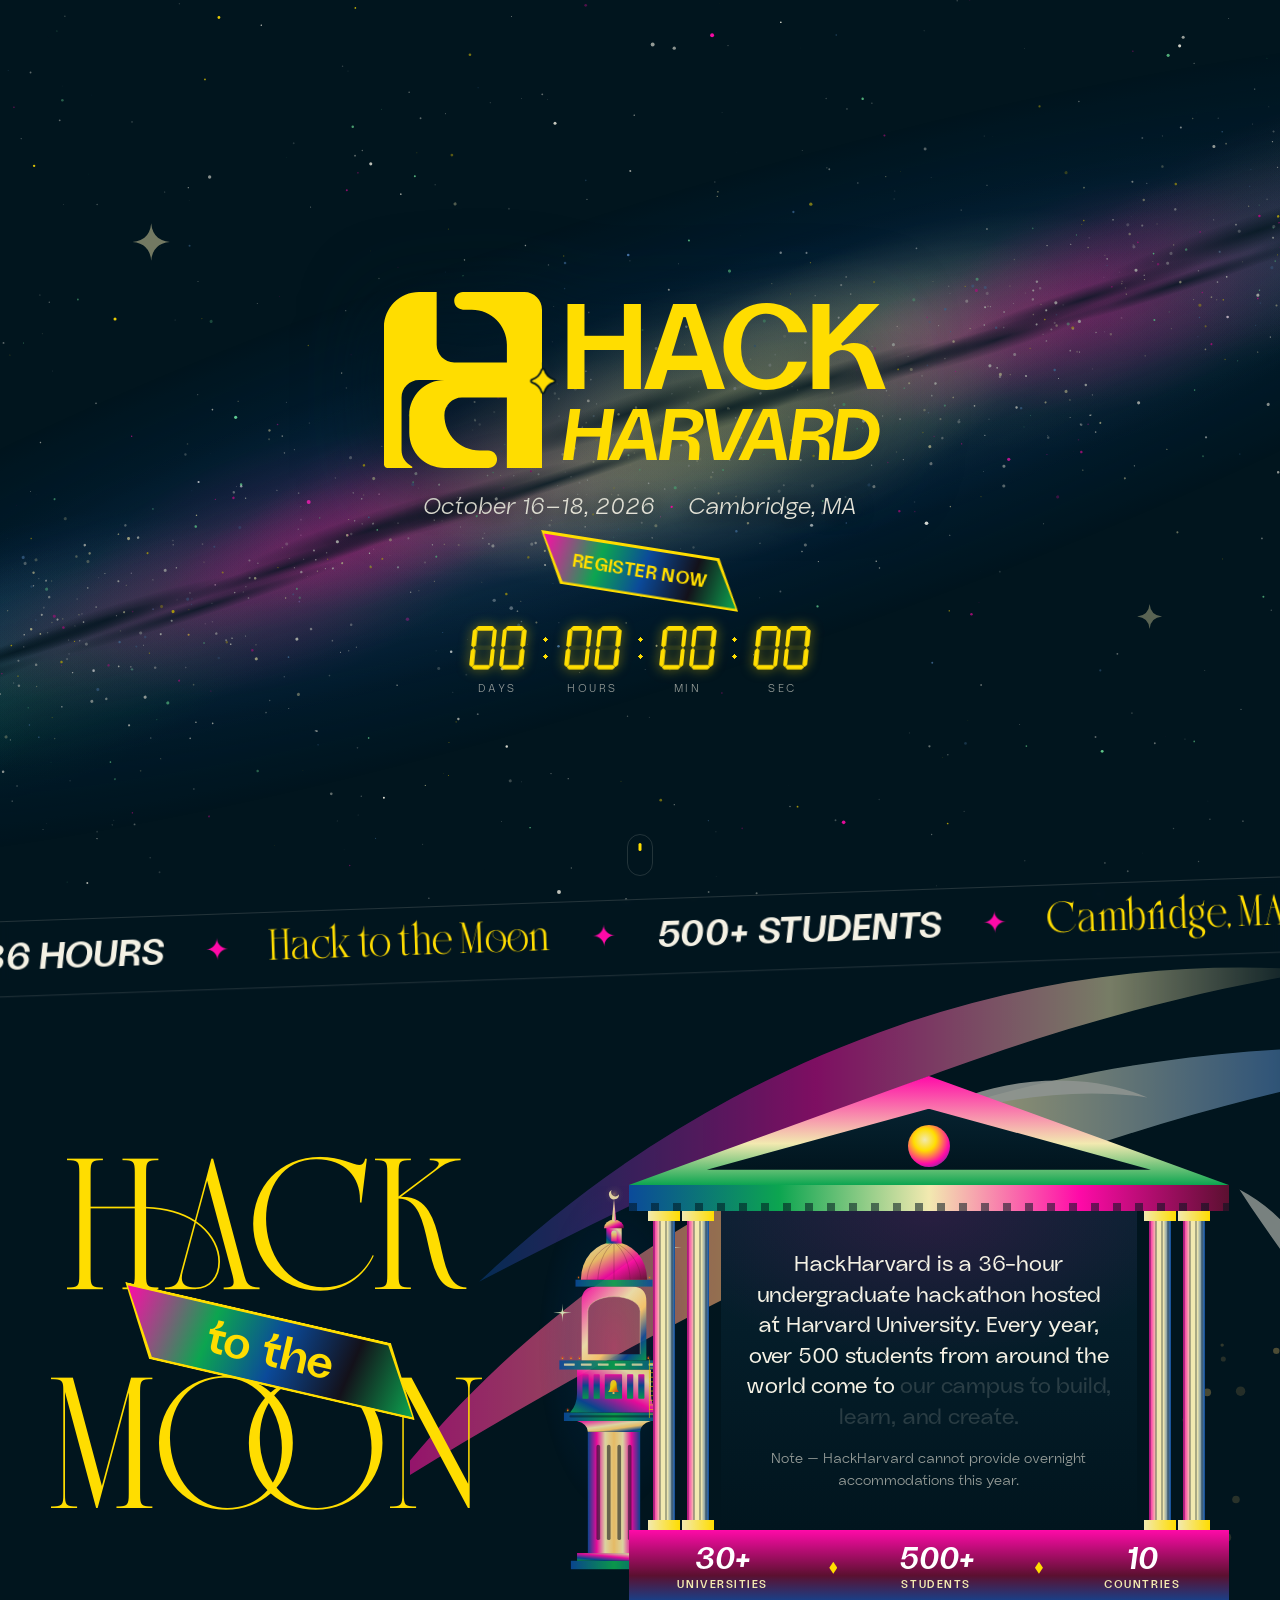
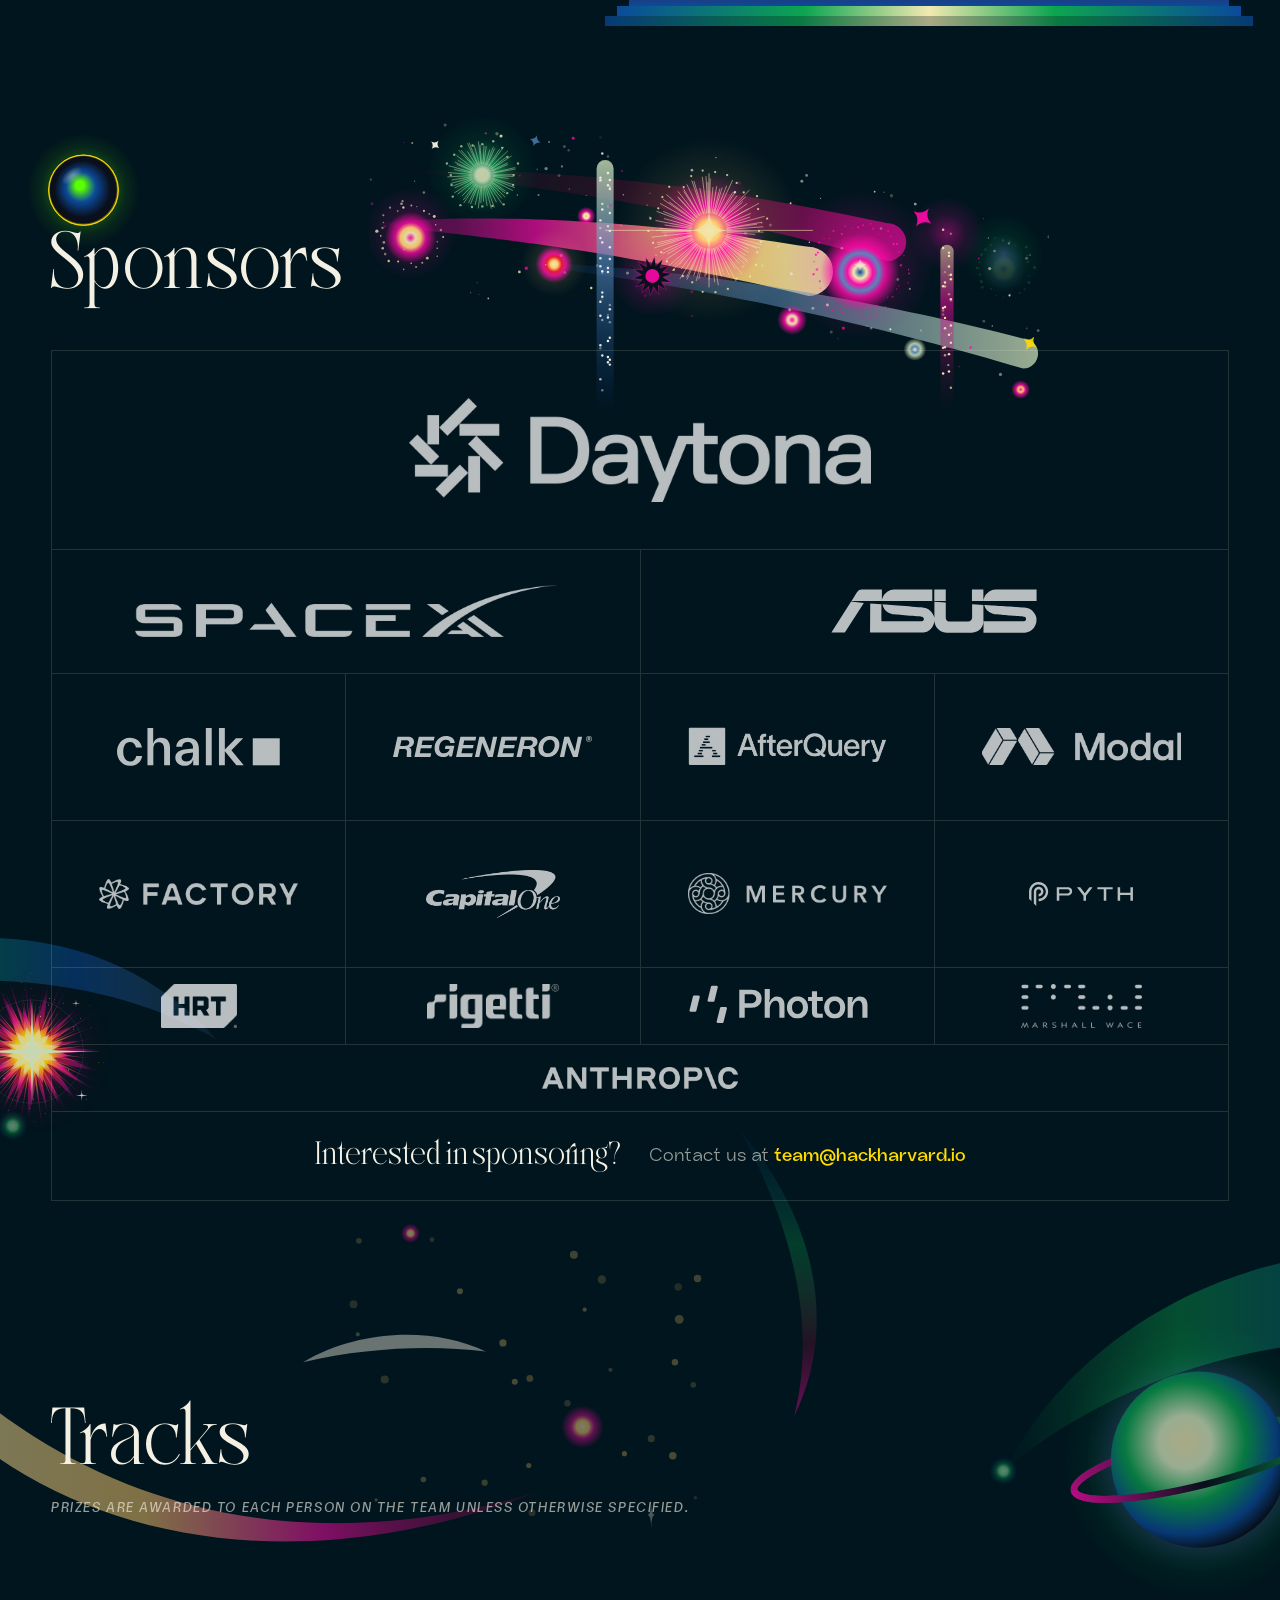
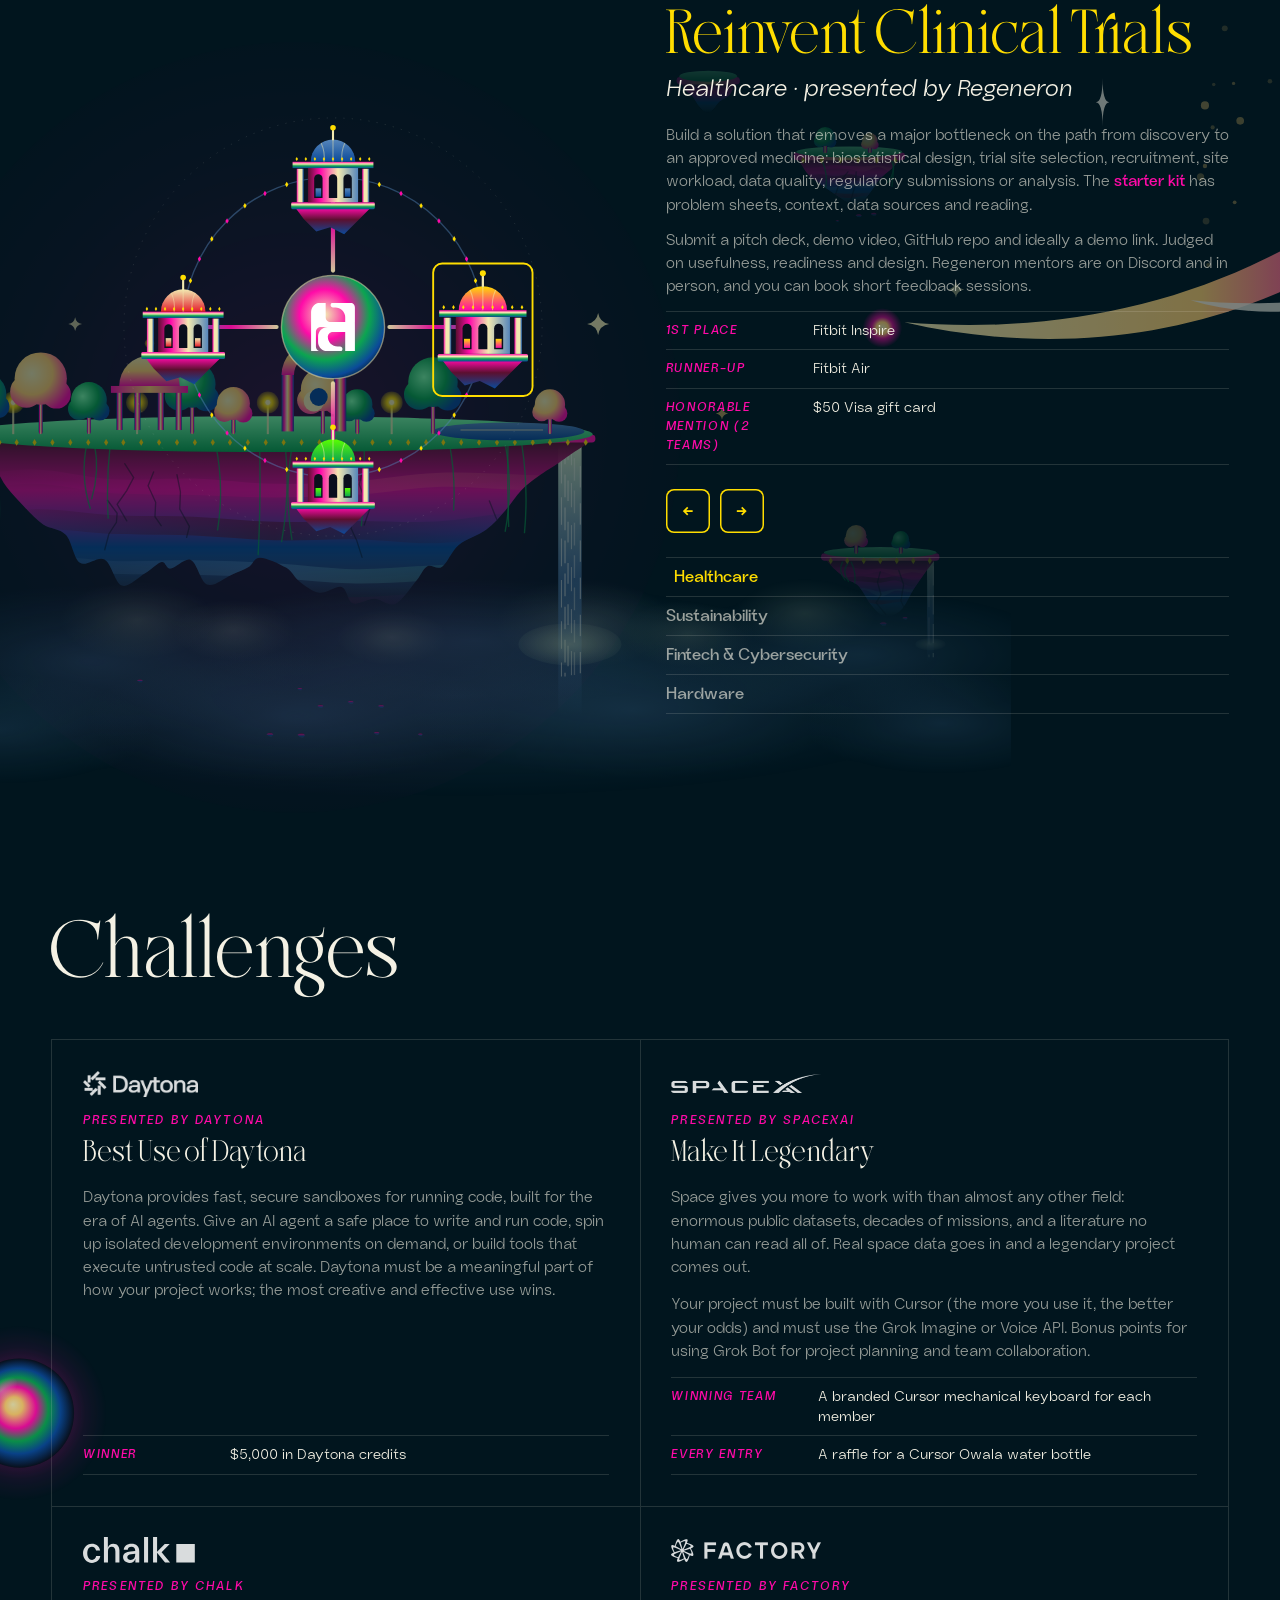
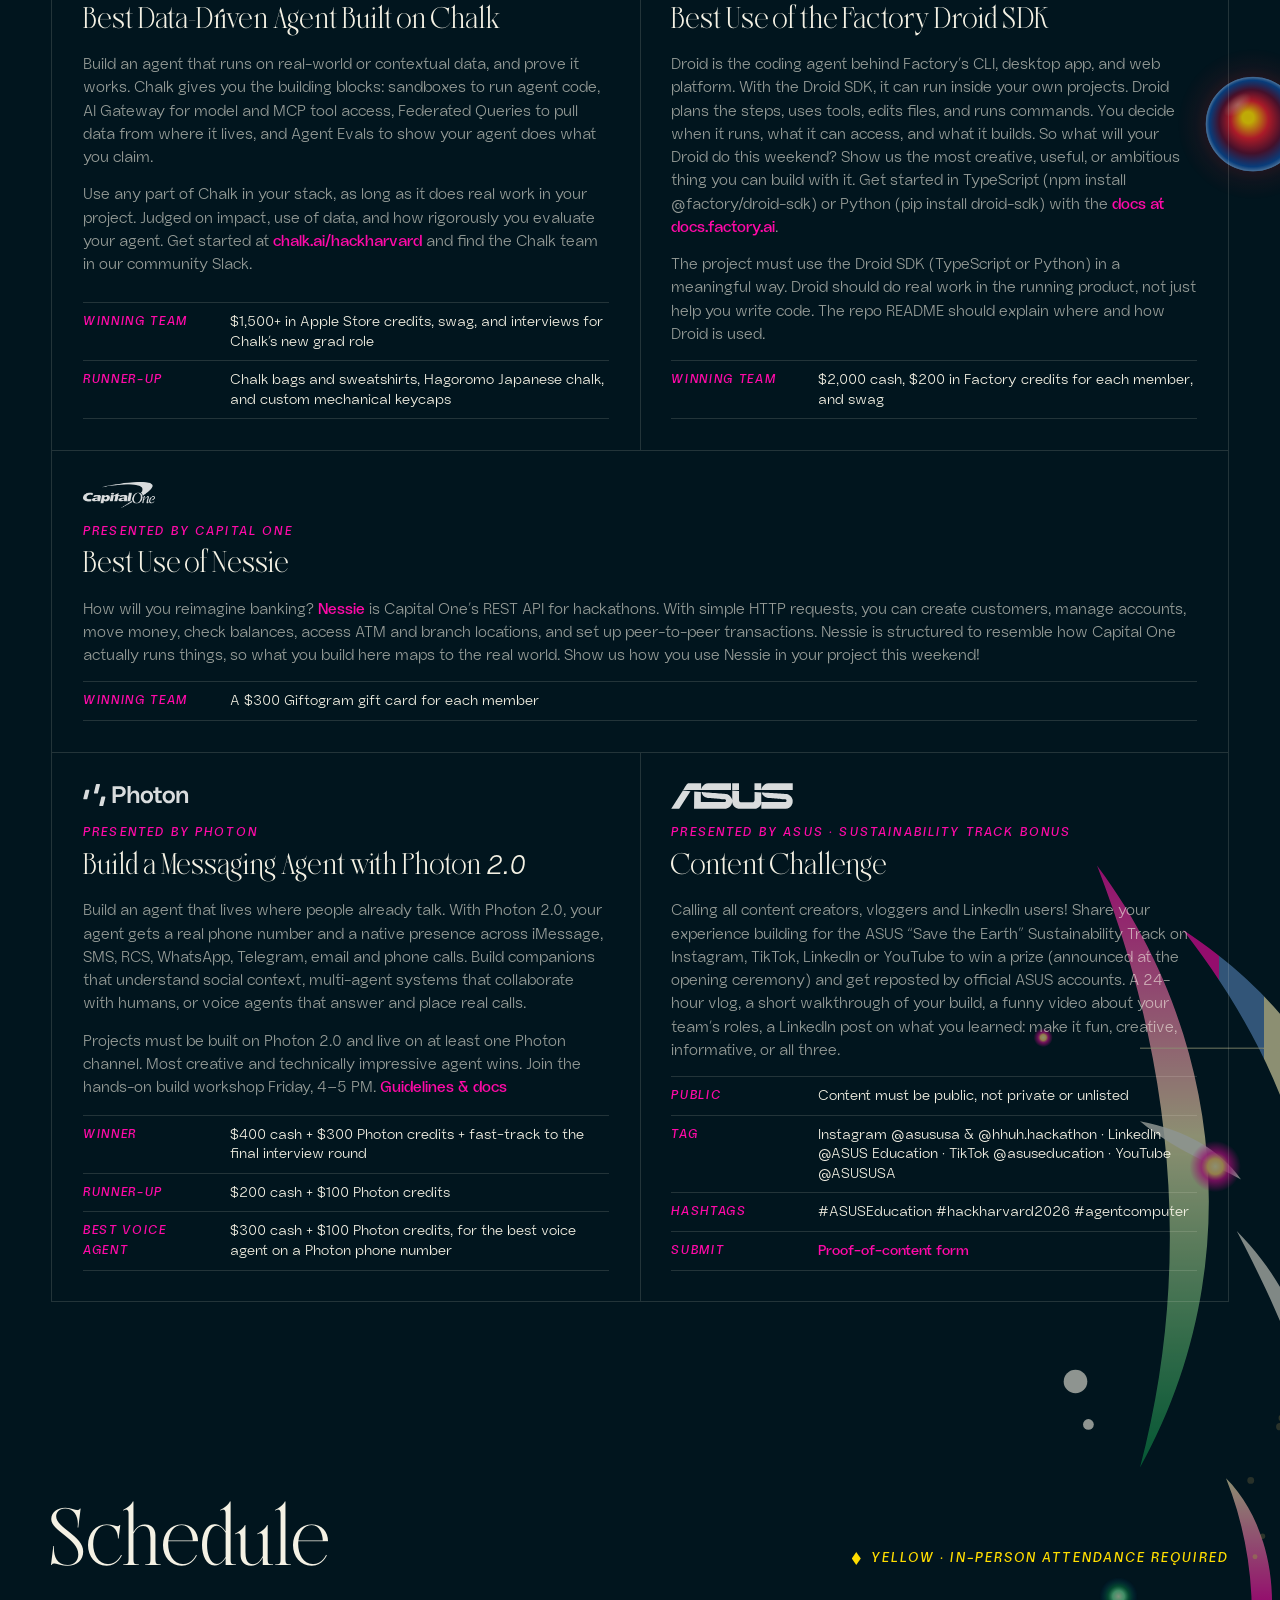
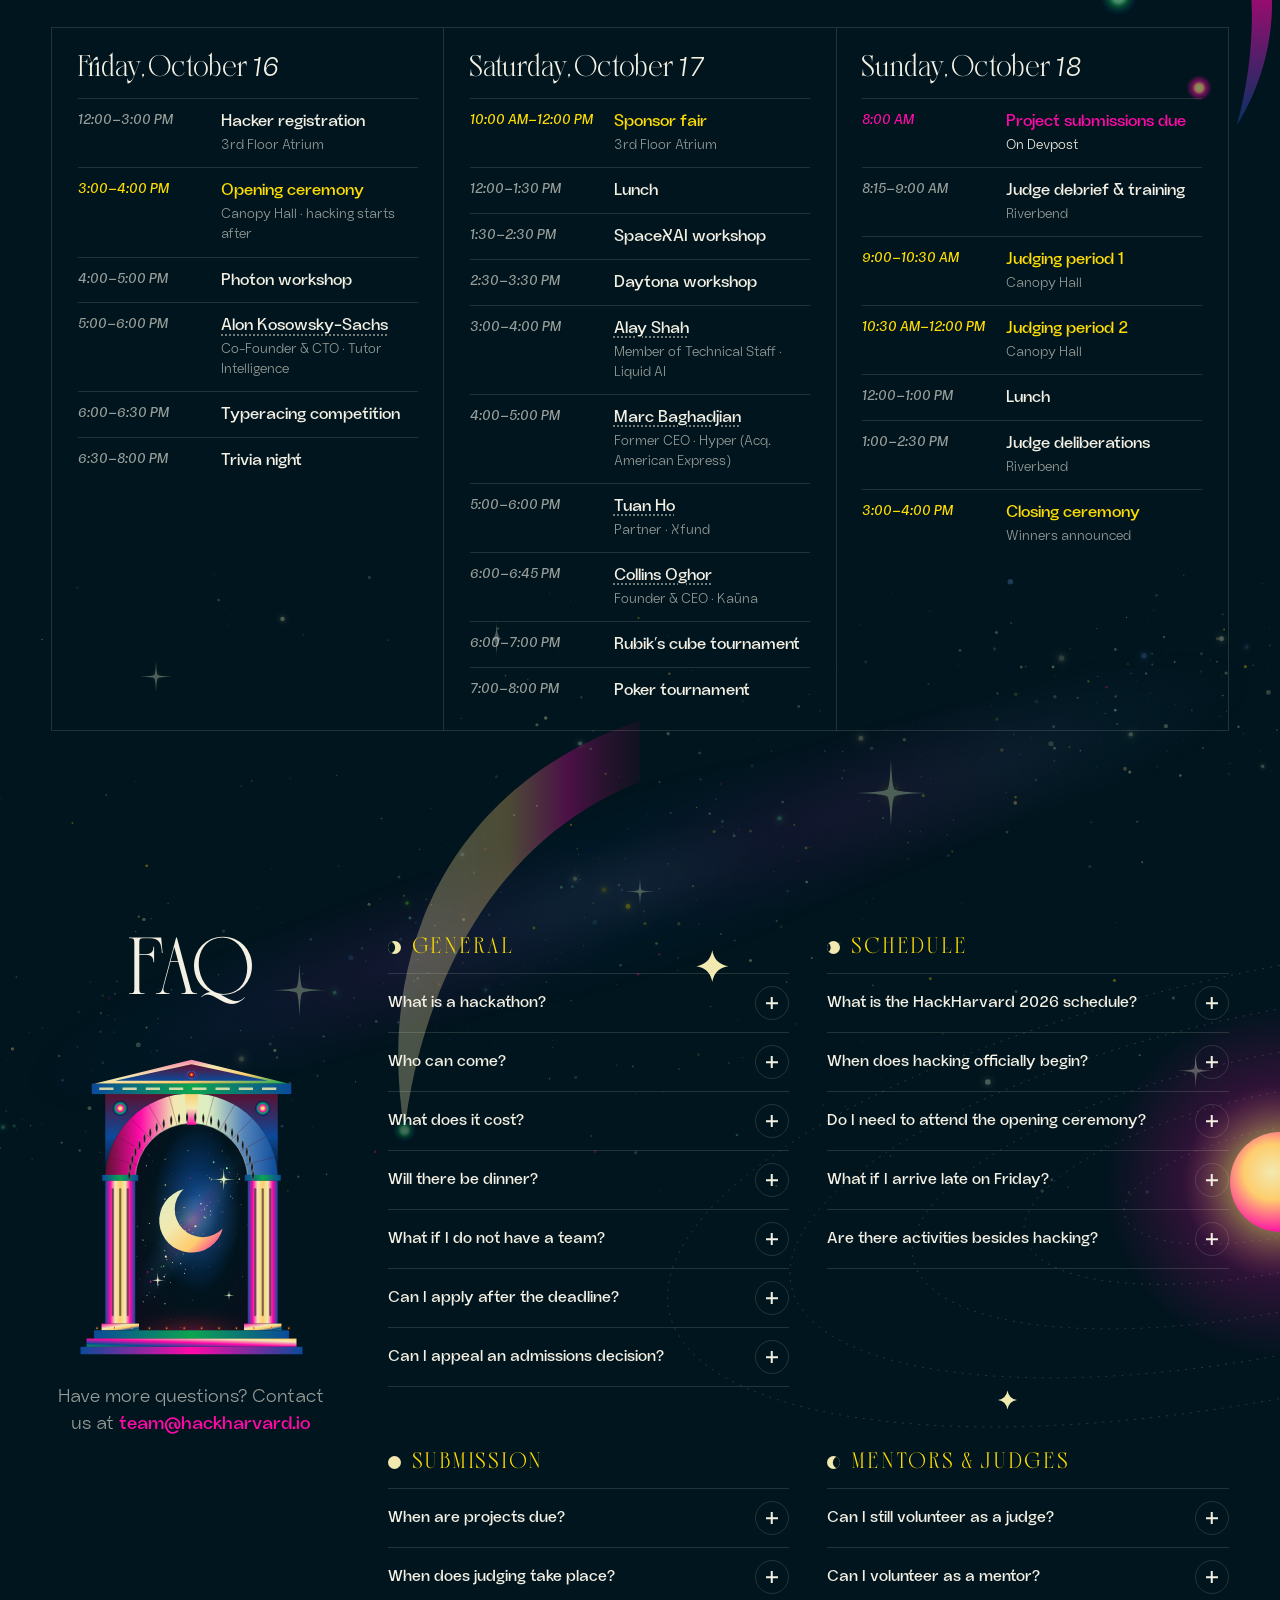
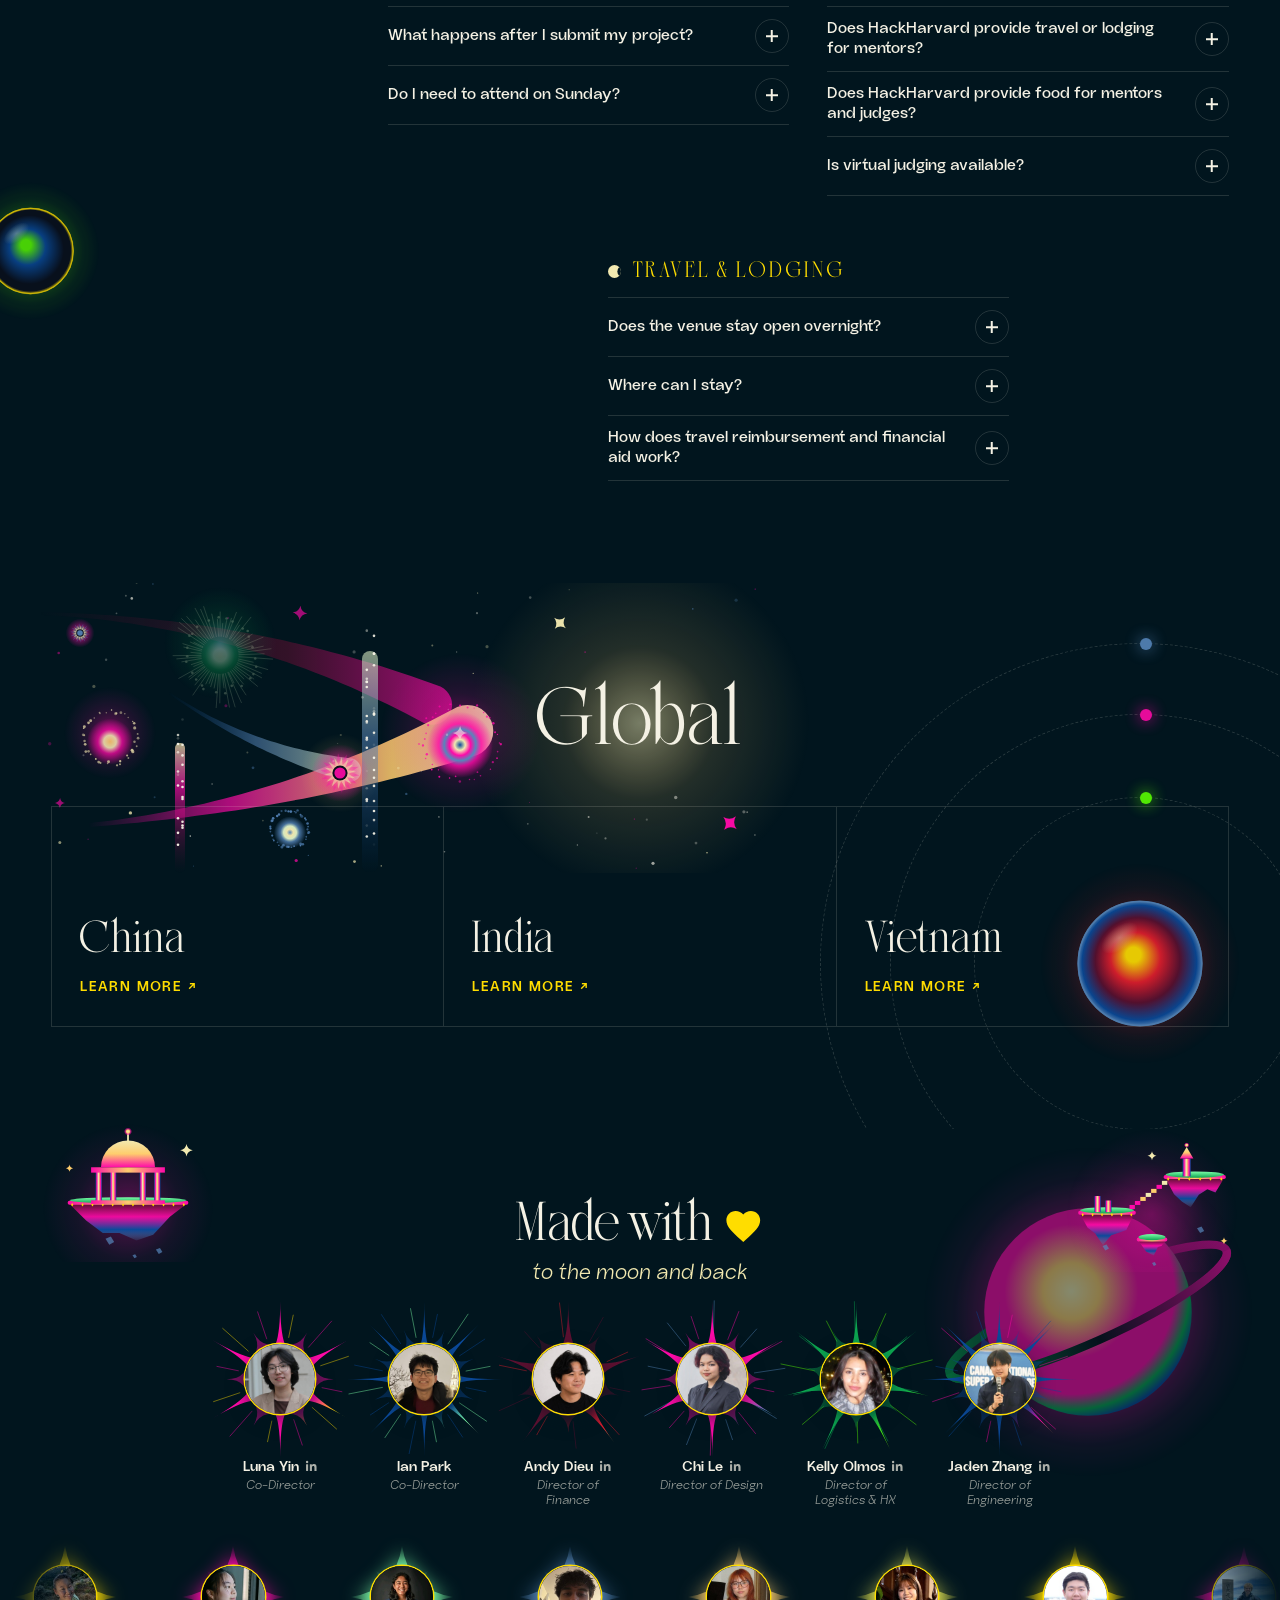
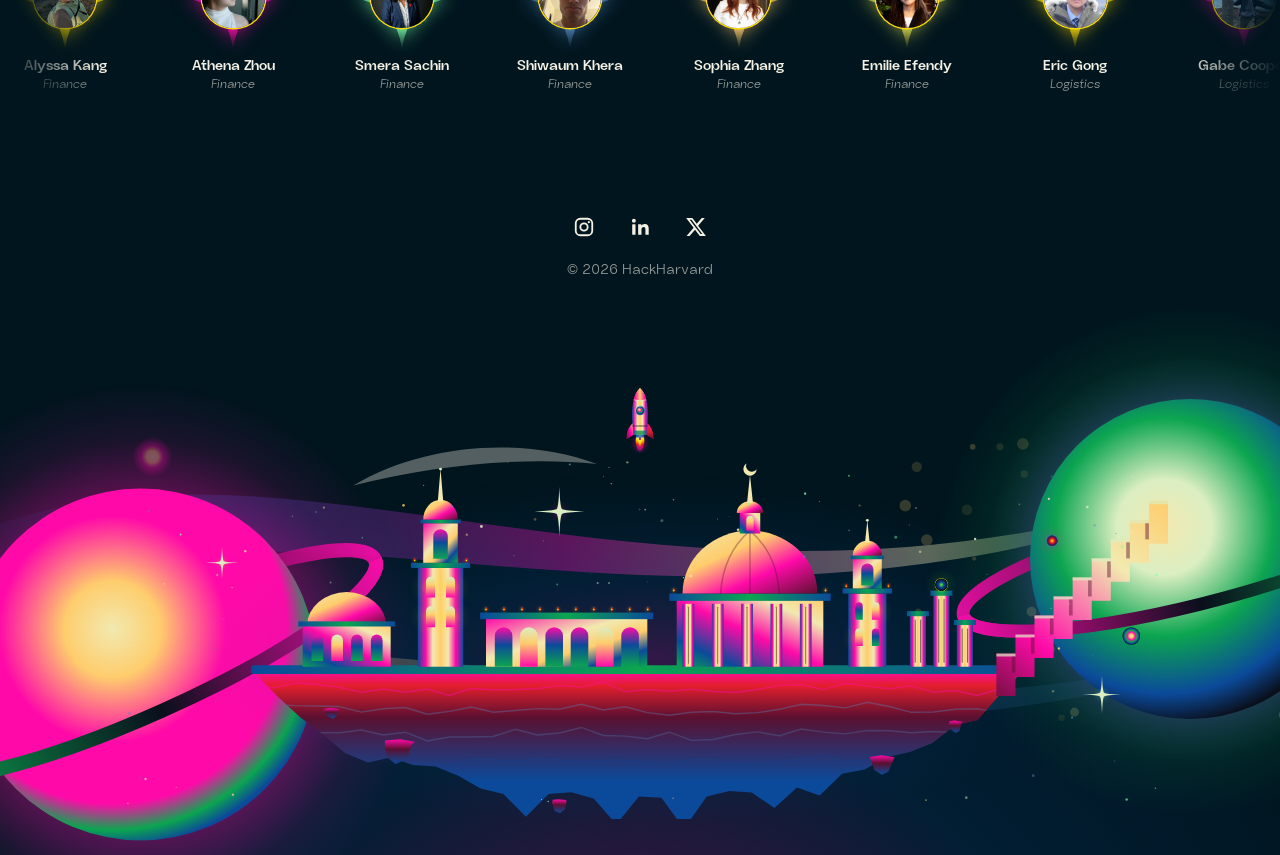
==== index.html @ cd0a4788 "Update Marc Baghadjian's schedule line Co-Authored-By: Claude Opus 5.5 <noreply@anthropic.com>" ====
<!doctype html>
<html lang="en">
<head>
  <meta charset="utf-8" />
  <meta name="viewport" content="width=device-width, initial-scale=1" />
  <title>HackHarvard 2026 — Hack to the Moon</title>
  <meta name="description" content="HackHarvard is a 36-hour undergraduate hackathon hosted at Harvard University. October 16–18, 2026 · Cambridge, MA." />
  <meta name="theme-color" content="#01151e" />
  <meta property="og:title" content="HackHarvard 2026 — Hack to the Moon" />
  <meta property="og:description" content="A 36-hour undergraduate hackathon at Harvard University. October 16–18, 2026 · Cambridge, MA." />
  <meta property="og:image" content="assets/img/og-art.jpg" />
  <link rel="icon" type="image/png" sizes="32x32" href="assets/img/favicon-32.png?v=20261016a" />
  <link rel="apple-touch-icon" href="assets/img/apple-touch-icon.png?v=20261016a" />
  <link rel="preload" href="assets/fonts/Makcasa-Regular.woff2" as="font" type="font/woff2" crossorigin />
  <link rel="preload" href="assets/fonts/AVEstiana-Black.woff2" as="font" type="font/woff2" crossorigin />
  <link rel="preload" href="assets/fonts/AVEstiana-BlackOblique.woff2" as="font" type="font/woff2" crossorigin />
  <link rel="stylesheet" href="css/style.css?v=20261016a" />
</head>
<body class="is-loading">

  <!-- Preloader: beams draw and spin, a star becomes the supernova, moon phases fill, then a flash reveals the site -->
  <div class="loader" aria-hidden="true">
    <svg class="loader__art" viewBox="-420 -320 840 640" data-loader-art></svg>
    <div class="loader__flash"></div>
  </div>

  <canvas class="stars" aria-hidden="true"></canvas>

  <header class="nav">
    <nav class="nav__links" aria-label="Primary">
      <a href="#about">About</a>
      <a href="#sponsors">Sponsors</a>
      <a href="#tracks">Tracks</a>
      <a href="#challenges">Challenges</a>
      <a href="#schedule">Schedule</a>
      <a href="#faq">FAQ</a>
    </nav>
    <div class="nav__right">
      <nav class="nav__links" aria-label="More">
        <a href="#global">Global</a>
        <a href="#team">Team</a>
      </nav>
      <div class="phase" title="Scroll progress" aria-hidden="true"><span class="phase__shadow"></span></div>
      <a class="btn btn--small" href="https://portal.hackharvard.io">Portal</a>
      <button class="nav__burger" aria-label="Open menu" aria-expanded="false"><span></span><span></span></button>
    </div>
  </header>

  <div class="menu" aria-hidden="true">
    <a href="#about">About</a><a href="#sponsors">Sponsors</a><a href="#tracks">Tracks</a><a href="#challenges">Challenges</a><a href="#schedule">Schedule</a>
    <a href="#faq">FAQ</a><a href="#global">Global</a><a href="#team">Team</a>
    <a class="btn" href="https://portal.hackharvard.io">Portal</a>
  </div>

  <main id="top">

    <!-- ============ HERO ============ -->
    <section class="hero">
      <div class="hero__bg" aria-hidden="true">
        <img class="deco deco--milkyway" src="assets/svg/stardust-milkyway.svg" alt="" />
      </div>

      <div class="hero__copy">
        <!-- Main lockup: H mark (with the brand's sparkle star) + HACK / HARVARD (italic) -->
        <h1 class="lockup" aria-label="HackHarvard">
          <span class="lockup__markwrap">
            <span class="lockup__mark" aria-hidden="true"></span>
            <span class="spark" aria-hidden="true">
              <span class="spark__ring"></span>
              <svg viewBox="-50 -50 100 100">
                <g class="spark__star"><path class="spark__gap" d="M0 -21Q5 -5 21 0Q5 5 0 21Q-5 5 -21 0Q-5 -5 0 -21Z"/><path d="M0 -21Q5 -5 21 0Q5 5 0 21Q-5 5 -21 0Q-5 -5 0 -21Z"/></g>
                <path class="spark__glint" d="M0 -46Q1 -6 3 -3Q6 -1 46 0Q6 1 3 3Q1 6 0 46Q-1 6 -3 3Q-6 1 -46 0Q-6 -1 -3 -3Q-1 -6 0 -46Z"/>
              </svg>
            </span>
          </span>
          <span class="lockup__text">
            <span class="lockup__line"><span>HACK</span></span>
            <span class="lockup__line"><em>HARVARD</em></span>
          </span>
        </h1>
        <p class="hero__date">October 16–18, 2026 <span>·</span> Cambridge, MA</p>
        <div class="hero__cta">
          <a class="btn btn--hero" href="https://portal.hackharvard.io">Register now</a>
        </div>
        <!-- Countdown: glowing seven-segment digits (built in js/main.js), blinking colons -->
        <div class="countdown" role="timer" aria-label="Countdown to HackHarvard">
          <div><b data-cd="d">00</b><span>days</span></div><i class="countdown__colon" aria-hidden="true"></i>
          <div><b data-cd="h">00</b><span>hours</span></div><i class="countdown__colon" aria-hidden="true"></i>
          <div><b data-cd="m">00</b><span>min</span></div><i class="countdown__colon" aria-hidden="true"></i>
          <div><b data-cd="s">00</b><span>sec</span></div>
        </div>
      </div>

      <a class="scroll-hint" href="#about" aria-label="Scroll down"><span></span></a>
    </section>

    <!-- ============ MARQUEE ============ -->
    <div class="marquee-wrap" aria-hidden="true">
    <div class="marquee">
      <div class="marquee__track">
        <span>36 hours</span><i>✦</i><span class="serif">Hack to the Moon</span><i>✦</i><span>500+ students</span><i>✦</i>
        <span class="serif">Cambridge, MA</span><i>✦</i><span>10 countries</span><i>✦</i><span class="serif">Harvard University</span><i>✦</i><span>Oct 16–18</span><i>✦</i>
        <span>36 hours</span><i>✦</i><span class="serif">Hack to the Moon</span><i>✦</i><span>500+ students</span><i>✦</i>
        <span class="serif">Cambridge, MA</span><i>✦</i><span>10 countries</span><i>✦</i><span class="serif">Harvard University</span><i>✦</i><span>Oct 16–18</span><i>✦</i>
      </div>
    </div>
    </div>

    <!-- ============ ABOUT ============ -->
    <section class="section about" id="about">
      <img class="deco deco--ribbons deco--ribbons-sweep" data-depth=".06" src="assets/svg/ribbons-sweep.svg" alt="" aria-hidden="true" />
      <img class="deco deco--orb-about" data-depth="-.2" src="assets/svg/orb-secondary.svg" alt="" aria-hidden="true" />

      <!-- HACK to the MOON lockup (same component as the footer) -->
      <h2 class="moonlock reveal" aria-label="Hack to the Moon">
        <span class="moonlock__word" aria-hidden="true">HACK</span>
        <span class="moonlock__mid" aria-hidden="true">
          <span class="btn moonlock__tag">to the</span>
        </span>
        <span class="moonlock__word" aria-hidden="true">MOON</span>
      </h2>

      <!-- About copy set inside a utopian Greek temple standing on a podium -->
      <div class="temple reveal" style="--d:.15s">
        <!-- bell tower stands just left of the temple -->
        <div class="deco deco--tower" data-depth=".05" data-tower>
          <img src="assets/svg/utopia-tower.svg?v=20261016a" alt="" aria-hidden="true" />
          <output class="tower__wpm" aria-live="polite"><b></b><span>WPM</span><small></small></output>
          <button class="tower__bell" type="button" aria-label="Ring the bell to reset the typing test" tabindex="-1">
            <svg viewBox="176 346 48 58" aria-hidden="true"><defs><linearGradient id="bell-g" x1="0" y1="0" x2="1" y2="1"><stop offset="0" stop-color="var(--butter)"/><stop offset=".5" stop-color="var(--yellow)"/><stop offset="1" stop-color="var(--red)"/></linearGradient></defs>
              <path d="M200,350C190,350 188,362 188,374C188,384 184,390 180,394H220C216,390 212,384 212,374C212,362 210,350 200,350Z" fill="url(#bell-g)"/><circle cx="200" cy="398" r="4" fill="var(--butter)"/></svg>
          </button>
        </div>
        <div class="temple__pediment" aria-hidden="true"><span class="temple__orb"></span></div>
        <div class="temple__entablature" aria-hidden="true"></div>
        <div class="temple__body">
          <span class="temple__col" aria-hidden="true"></span>
          <span class="temple__col" aria-hidden="true"></span>
          <div class="temple__cella">
            <p class="scrub" data-scrub>HackHarvard is a 36-hour undergraduate hackathon hosted at Harvard University. Every year, over 500 students from around the world come to our campus to build, learn, and create.</p>
            <p class="temple__note">Note — HackHarvard cannot provide overnight accommodations this year.</p>
          </div>
          <span class="temple__col" aria-hidden="true"></span>
          <span class="temple__col" aria-hidden="true"></span>
        </div>
        <div class="temple__podium">
          <div class="stat"><b data-count="30" data-suffix="+">0</b><span>universities</span></div>
          <i aria-hidden="true"></i>
          <div class="stat"><b data-count="500" data-suffix="+">0</b><span>students</span></div>
          <i aria-hidden="true"></i>
          <div class="stat"><b data-count="10">0</b><span>countries</span></div>
        </div>
        <div class="temple__step" aria-hidden="true"></div>
        <div class="temple__step temple__step--2" aria-hidden="true"></div>
      </div>
    </section>

    <!-- ============ SPONSORS ============ -->
    <section class="section sponsors" id="sponsors">
      <img class="deco deco--ribbons deco--ribbons-arc" data-depth="-.05" src="assets/svg/ribbons-arc.svg" alt="" aria-hidden="true" />
      <img class="deco deco--planet-sponsors" data-depth="-.1" src="assets/svg/planet-tide.svg" alt="" aria-hidden="true" />
      <div class="sponsors__head">
        <h2 class="title reveal">Sponsors</h2>
        <!-- a comet garden of blooms, ray bursts and light pillars arcing down from the title, behind the logos -->
        <div class="sponsors__garden" aria-hidden="true"><img src="assets/svg/sponsors-garden.svg?v=20261006a" alt="" /></div>
      </div>
      <!-- Ordered by sponsorship level, highest first -->
      <div class="logo-grid">
        <!-- the supernova sits on the grid's left edge, on the line between AfterQuery and Mercury -->
        <img class="deco deco--nova" data-depth="-.12" src="assets/svg/explosion-supernova.svg" alt="" aria-hidden="true" />
        <a class="logo logo--diamond reveal" href="https://www.daytona.io" target="_blank" rel="noopener"><img src="assets/img/sponsors/daytona.png" alt="Daytona" loading="lazy" /></a>
        <a class="logo logo--feature reveal" href="https://x.ai/" target="_blank" rel="noopener"><img src="assets/img/sponsors/spacexai.png" alt="SpaceXAI" loading="lazy" /></a>
        <a class="logo logo--feature reveal" href="https://www.asus.com" target="_blank" rel="noopener"><img src="assets/img/sponsors/asus.svg" alt="ASUS" loading="lazy" style="max-height: 44px" /></a>
        <a class="logo reveal" href="https://chalk.ai" target="_blank" rel="noopener"><img src="assets/img/sponsors/chalk.svg" alt="Chalk" loading="lazy" style="max-height: 38px" /></a>
        <a class="logo reveal" href="https://www.regeneron.com" target="_blank" rel="noopener"><img src="assets/img/sponsors/regeneron.svg" alt="Regeneron" loading="lazy" /></a>
        <a class="logo reveal" href="https://www.afterquery.com" target="_blank" rel="noopener"><img src="assets/img/sponsors/afterquery.png" alt="AfterQuery" loading="lazy" /></a>
        <a class="logo reveal" href="https://modal.com" target="_blank" rel="noopener"><img src="assets/img/sponsors/modal.png" alt="Modal" loading="lazy" /></a>
        <a class="logo reveal" href="https://factory.com" target="_blank" rel="noopener"><img src="assets/img/sponsors/factory.png" alt="Factory" loading="lazy" /></a>
        <a class="logo reveal" href="https://www.capitalone.com" target="_blank" rel="noopener"><img src="assets/img/sponsors/capitalone.png" alt="Capital One" loading="lazy" /></a>
        <a class="logo reveal" href="https://mercury.com" target="_blank" rel="noopener"><img src="assets/img/sponsors/mercury.png" alt="Mercury" loading="lazy" /></a>
        <a class="logo reveal" href="https://www.pyth.network" target="_blank" rel="noopener"><img src="assets/img/sponsors/pyth.svg" alt="Pyth Network" loading="lazy" style="max-height: 36px" /></a>
        <a class="logo logo--strip reveal" href="https://www.hudsonrivertrading.com" target="_blank" rel="noopener"><img src="assets/img/sponsors/hrt.png" alt="Hudson River Trading" loading="lazy" /></a>
        <a class="logo logo--strip reveal" href="https://www.rigetti.com" target="_blank" rel="noopener"><img src="assets/img/sponsors/rigetti.png" alt="Rigetti Computing" loading="lazy" /></a>
        <a class="logo logo--strip reveal" href="https://photon.codes" target="_blank" rel="noopener"><img src="assets/img/sponsors/photon.svg" alt="Photon" loading="lazy" /></a>
        <a class="logo logo--strip reveal" href="https://www.mwam.com" target="_blank" rel="noopener"><img src="assets/img/sponsors/marshall.png" alt="Marshall Wace" loading="lazy" /></a>
        <a class="logo logo--last reveal" href="https://www.anthropic.com" target="_blank" rel="noopener"><img src="assets/img/sponsors/anthropic.png" alt="Anthropic" loading="lazy" /></a>
        <div class="sponsor-cta reveal">
          <p class="sponsor-cta__q">Interested in sponsoring?</p>
          <a class="sponsor-cta__link" href="mailto:team@hackharvard.io?subject=Sponsoring%20HackHarvard%202026">
            Contact us at <span class="sponsor-cta__mail">team@hackharvard.io</span>
          </a>
        </div>
      </div>
    </section>

    <!-- ============ TRACKS ============ -->
    <section class="section tracks" id="tracks">
      <!-- a floating park (gazebo, moon arch, lamp-lit paths, a pond spilling into a waterfall) behind the wheel -->
      <img class="deco deco--park" data-depth=".05" src="assets/svg/tracks-park.svg" alt="" aria-hidden="true" />
      <img class="deco deco--ribbons deco--ribbons-orbit" data-depth=".05" src="assets/svg/ribbons-orbit.svg" alt="" aria-hidden="true" />
      <img class="deco deco--orb-tracks" data-depth="-.25" src="assets/svg/orb-main.svg" alt="" aria-hidden="true" />
      <h2 class="title reveal">Tracks</h2>
      <p class="tracks__note reveal">Prizes are awarded to each person on the team unless otherwise specified.</p>

      <div class="sat-wrap reveal">
        <div class="sat" data-satellite>
          <svg class="sat__svg" viewBox="-330 -330 660 660" role="group" aria-label="Track station — select a pavilion">
            <defs>
              <!-- banded, iridescent fills borrowed from the utopia arch / skyline art -->
              <linearGradient id="uBand" x1="0" x2="0" y1="0" y2="1">
                <stop offset="0" stop-color="#ff0aa8"/><stop offset=".35" stop-color="#f2e9b0"/><stop offset=".65" stop-color="#0ca550"/><stop offset="1" stop-color="#0b4a9a"/>
              </linearGradient>
              <linearGradient id="uCol" x1="0" x2="1">
                <stop offset="0" stop-color="#ff0aa8"/><stop offset=".3" stop-color="#f2e9b0"/><stop offset=".7" stop-color="#f2e9b0"/><stop offset="1" stop-color="#0b4a9a"/>
              </linearGradient>
              <linearGradient id="uBody" x1="0" x2="1">
                <stop offset="0" stop-color="#5b1030"/><stop offset=".25" stop-color="#ff0aa8"/><stop offset=".6" stop-color="#f2e9b0"/><stop offset="1" stop-color="#5686bb"/>
              </linearGradient>
              <linearGradient id="uRock" x1="0" x2="0" y1="0" y2="1">
                <stop offset="0" stop-color="#ff0aa8"/><stop offset=".45" stop-color="#5b1030"/><stop offset="1" stop-color="#0b4a9a"/>
              </linearGradient>
              <linearGradient id="uSpoke" x1="0" x2="1">
                <stop offset="0" stop-color="#f2e9b0"/><stop offset=".5" stop-color="#ff0aa8"/><stop offset="1" stop-color="#5686bb"/>
              </linearGradient>
              <radialGradient id="uCore" cx=".42" cy=".38" r=".7">
                <stop offset="0" stop-color="#f2e9b0"/><stop offset=".35" stop-color="#ff0aa8"/><stop offset=".62" stop-color="#0ca550"/><stop offset=".85" stop-color="#0b4a9a"/><stop offset="1" stop-color="#01151e"/>
              </radialGradient>
              <linearGradient id="m0" x1="0" x2="0" y1="0" y2="1"><stop offset="0" stop-color="#ffdd00"/><stop offset="1" stop-color="#ff0aa8"/></linearGradient>
              <linearGradient id="m1" x1="0" x2="0" y1="0" y2="1"><stop offset="0" stop-color="#5aff00"/><stop offset="1" stop-color="#0ca550"/></linearGradient>
              <linearGradient id="m2" x1="0" x2="0" y1="0" y2="1"><stop offset="0" stop-color="#f2e9b0"/><stop offset="1" stop-color="#e41e2d"/></linearGradient>
              <linearGradient id="m3" x1="0" x2="0" y1="0" y2="1"><stop offset="0" stop-color="#5686bb"/><stop offset="1" stop-color="#0b4a9a"/></linearGradient>
              <linearGradient id="m4" x1="0" x2="0" y1="0" y2="1"><stop offset="0" stop-color="#7dffaa"/><stop offset="1" stop-color="#0ca550"/></linearGradient>
              <mask id="satLogo" maskContentUnits="userSpaceOnUse">
                <image href="assets/img/h-mark.svg" x="-31.5" y="-35" width="63" height="70" />
              </mask>
            </defs>
            <circle class="sat__orbit" r="300"/>
            <!-- spokes + ring rotate; pavilions ride the ring and stay upright -->
            <g class="sat__rig" data-rig></g>
            <g class="sat__core">
              <circle r="74" fill="url(#uCore)"/>
              <circle r="74" fill="none" stroke="#f2e9b0" stroke-opacity=".5" stroke-width="2"/>
              <rect x="-40" y="-40" width="80" height="80" fill="#ffffff" mask="url(#satLogo)"/>
            </g>
            <g data-mods></g>
          </svg>
        </div>

        <div class="sat-info" aria-live="polite">
          <h3 class="sat-info__title" data-track-title>Reinvent Clinical Trials</h3>
          <p class="sat-info__name" data-track-name>Healthcare · presented by Regeneron</p>
          <div class="sat-info__body" data-track-body></div>
          <div class="sat-info__nav">
            <button class="btn btn--outline btn--icon" data-track-prev aria-label="Previous track">←</button>
            <button class="btn btn--outline btn--icon" data-track-next aria-label="Next track">→</button>
          </div>
          <ol class="sat-info__list" data-track-list></ol>
        </div>
      </div>
    </section>

    <!-- ============ CHALLENGES ============ -->
    <section class="section challenges" id="challenges">
      <img class="deco deco--orb-challenges" data-depth="-.15" src="assets/svg/orb-full.svg" alt="" aria-hidden="true" />
      <h2 class="title reveal">Challenges</h2>
      <div class="chal">
        <article class="chal__card reveal">
          <img class="chal__logo" src="assets/img/sponsors/daytona.png" alt="Daytona" loading="lazy" />
          <p class="chal__by">Presented by Daytona</p>
          <h3>Best Use of Daytona</h3>
          <p>Daytona provides fast, secure sandboxes for running code, built for the era of AI agents. Give an AI agent a safe place to write and run code, spin up isolated development environments on demand, or build tools that execute untrusted code at scale. Daytona must be a meaningful part of how your project works; the most creative and effective use wins.</p>
          <ul class="prizes"><li><b>Winner</b><span>$5,000 in Daytona credits</span></li></ul>
        </article>
        <article class="chal__card reveal">
          <img class="chal__logo" src="assets/img/sponsors/spacexai.png" alt="SpaceXAI" loading="lazy" />
          <p class="chal__by">Presented by SpaceXAI</p>
          <h3>Make It Legendary</h3>
          <p>Space gives you more to work with than almost any other field: enormous public datasets, decades of missions, and a literature no human can read all of. Real space data goes in and a legendary project comes out.</p>
          <p>Your project must be built with Cursor (the more you use it, the better your odds) and must use the Grok Imagine or Voice API. Bonus points for using Grok Bot for project planning and team collaboration.</p>
          <ul class="prizes">
            <li><b>Winning team</b><span>A branded Cursor mechanical keyboard for each member</span></li>
            <li><b>Every entry</b><span>A raffle for a Cursor Owala water bottle</span></li>
          </ul>
        </article>
        <article class="chal__card reveal">
          <img class="chal__logo" src="assets/img/sponsors/chalk.svg" alt="Chalk" loading="lazy" />
          <p class="chal__by">Presented by Chalk</p>
          <h3>Best Data-Driven Agent Built on Chalk</h3>
          <p>Build an agent that runs on real-world or contextual data, and prove it works. Chalk gives you the building blocks: sandboxes to run agent code, AI Gateway for model and MCP tool access, Federated Queries to pull data from where it lives, and Agent Evals to show your agent does what you claim.</p>
          <p>Use any part of Chalk in your stack, as long as it does real work in your project. Judged on impact, use of data, and how rigorously you evaluate your agent. Get started at <a href="https://chalk.ai/hackharvard" target="_blank" rel="noopener">chalk.ai/hackharvard</a> and find the Chalk team in our community Slack.</p>
          <ul class="prizes">
            <li><b>Winning team</b><span>$1,500+ in Apple Store credits, swag, and interviews for Chalk’s new grad role</span></li>
            <li><b>Runner-up</b><span>Chalk bags and sweatshirts, Hagoromo Japanese chalk, and custom mechanical keycaps</span></li>
          </ul>
        </article>
        <article class="chal__card reveal">
          <img class="chal__logo" src="assets/img/sponsors/factory.png" alt="Factory" loading="lazy" />
          <p class="chal__by">Presented by Factory</p>
          <h3>Best Use of the Factory Droid SDK</h3>
          <p>Droid is the coding agent behind Factory’s CLI, desktop app, and web platform. With the Droid SDK, it can run inside your own projects. Droid plans the steps, uses tools, edits files, and runs commands. You decide when it runs, what it can access, and what it builds. So what will your Droid do this weekend? Show us the most creative, useful, or ambitious thing you can build with it. Get started in TypeScript (npm install @factory/droid-sdk) or Python (pip install droid-sdk) with the <a href="https://docs.factory.ai" target="_blank" rel="noopener">docs at docs.factory.ai</a>.</p>
          <p>The project must use the Droid SDK (TypeScript or Python) in a meaningful way. Droid should do real work in the running product, not just help you write code. The repo README should explain where and how Droid is used.</p>
          <ul class="prizes"><li><b>Winning team</b><span>$2,000 cash, $200 in Factory credits for each member, and swag</span></li></ul>
        </article>
        <article class="chal__card chal__card--wide reveal">
          <img class="chal__logo" src="assets/img/sponsors/capitalone.png" alt="Capital One" loading="lazy" />
          <p class="chal__by">Presented by Capital One</p>
          <h3>Best Use of Nessie</h3>
          <p>How will you reimagine banking? <a href="https://nessieisreal.com/" target="_blank" rel="noopener">Nessie</a> is Capital One’s REST API for hackathons. With simple HTTP requests, you can create customers, manage accounts, move money, check balances, access ATM and branch locations, and set up peer-to-peer transactions. Nessie is structured to resemble how Capital One actually runs things, so what you build here maps to the real world. Show us how you use Nessie in your project this weekend!</p>
          <ul class="prizes"><li><b>Winning team</b><span>A $300 Giftogram gift card for each member</span></li></ul>
        </article>
        <article class="chal__card reveal">
          <img class="chal__logo" src="assets/img/sponsors/photon.svg" alt="Photon" loading="lazy" />
          <p class="chal__by">Presented by Photon</p>
          <h3>Build a Messaging Agent with Photon <span>2.0</span></h3>
          <p>Build an agent that lives where people already talk. With Photon 2.0, your agent gets a real phone number and a native presence across iMessage, SMS, RCS, WhatsApp, Telegram, email and phone calls. Build companions that understand social context, multi-agent systems that collaborate with humans, or voice agents that answer and place real calls.</p>
          <p>Projects must be built on Photon 2.0 and live on at least one Photon channel. Most creative and technically impressive agent wins. Join the hands-on build workshop Friday, 4–5 PM. <a href="https://somethingreat.notion.site/Hackathon-Guidelines-for-Photon-2-0-3f8e443f36bb81f9893fed0d08a4c01d" target="_blank" rel="noopener">Guidelines &amp; docs</a></p>
          <ul class="prizes">
            <li><b>Winner</b><span>$400 cash + $300 Photon credits + fast-track to the final interview round</span></li>
            <li><b>Runner-up</b><span>$200 cash + $100 Photon credits</span></li>
            <li><b>Best voice agent</b><span>$300 cash + $100 Photon credits, for the best voice agent on a Photon phone number</span></li>
          </ul>
        </article>
        <article class="chal__card reveal">
          <img class="chal__logo" src="assets/img/sponsors/asus.svg" alt="ASUS" loading="lazy" />
          <p class="chal__by">Presented by ASUS · Sustainability track bonus</p>
          <h3>Content Challenge</h3>
          <p>Calling all content creators, vloggers and LinkedIn users! Share your experience building for the ASUS “Save the Earth” Sustainability Track on Instagram, TikTok, LinkedIn or YouTube to win a prize (announced at the opening ceremony) and get reposted by official ASUS accounts. A 24-hour vlog, a short walkthrough of your build, a funny video about your team’s roles, a LinkedIn post on what you learned: make it fun, creative, informative, or all three.</p>
          <ul class="chal__reqs">
            <li><b>Public</b><span>Content must be public, not private or unlisted</span></li>
            <li><b>Tag</b><span>Instagram @asususa &amp; @hhuh.hackathon · LinkedIn @ASUS Education · TikTok @asuseducation · YouTube @ASUSUSA</span></li>
            <li><b>Hashtags</b><span>#ASUSEducation #hackharvard2026 #agentcomputer</span></li>
            <li><b>Submit</b><span><a href="https://forms.cloud.microsoft/r/ALeANFVf7C?origin=lprLink" target="_blank" rel="noopener">Proof-of-content form</a></span></li>
          </ul>
        </article>
      </div>
    </section>

    <!-- ============ SCHEDULE ============ -->
    <section class="section schedule" id="schedule">
      <img class="deco deco--ribbons deco--ribbons-cascade" data-depth=".08" src="assets/svg/ribbons-cascade.svg" alt="" aria-hidden="true" />
      <img class="deco deco--orb-schedule" data-depth="-.18" src="assets/svg/orb-secondary.svg" alt="" aria-hidden="true" />
      <div class="schedule__head">
        <h2 class="title reveal">Schedule</h2>
        <p class="schedule__legend reveal"><i aria-hidden="true"></i>Yellow · in-person attendance required</p>
      </div>
      <div class="sched">
      <div class="sched__day reveal">
        <h3>Friday, October <span>16</span></h3>
        <ol>
          <li><time>12:00–3:00 PM</time><div><b>Hacker registration</b><span>3rd Floor Atrium</span></div></li>
          <li class="is-key"><time>3:00–4:00 PM</time><div><b>Opening ceremony</b><span>Canopy Hall · hacking starts after</span></div></li>
          <li><time>4:00–5:00 PM</time><div><b>Photon workshop</b></div></li>
          <li><time>5:00–6:00 PM</time><div><b><a href="https://www.linkedin.com/in/alon-kosowsky-sachs" target="_blank" rel="noopener">Alon Kosowsky-Sachs</a></b><span>Co-Founder &amp; CTO · Tutor Intelligence</span></div></li>
          <li><time>6:00–6:30 PM</time><div><b>Typeracing competition</b></div></li>
          <li><time>6:30–8:00 PM</time><div><b>Trivia night</b></div></li>
        </ol>
      </div>
      <div class="sched__day reveal">
        <h3>Saturday, October <span>17</span></h3>
        <ol>
          <li class="is-key"><time>10:00 AM–12:00 PM</time><div><b>Sponsor fair</b><span>3rd Floor Atrium</span></div></li>
          <li><time>12:00–1:30 PM</time><div><b>Lunch</b></div></li>
          <li><time>1:30–2:30 PM</time><div><b>SpaceXAI workshop</b></div></li>
          <li><time>2:30–3:30 PM</time><div><b>Daytona workshop</b></div></li>
          <li><time>3:00–4:00 PM</time><div><b><a href="https://www.linkedin.com/in/alayrshah" target="_blank" rel="noopener">Alay Shah</a></b><span>Member of Technical Staff · Liquid AI</span></div></li>
          <li><time>4:00–5:00 PM</time><div><b><a href="https://www.linkedin.com/in/marcbaghadjian" target="_blank" rel="noopener">Marc Baghadjian</a></b><span>Former CEO · Hyper (Acq. American Express)</span></div></li>
          <li><time>5:00–6:00 PM</time><div><b><a href="https://www.linkedin.com/in/hotuan" target="_blank" rel="noopener">Tuan Ho</a></b><span>Partner · Xfund</span></div></li>
          <li><time>6:00–6:45 PM</time><div><b><a href="https://www.linkedin.com/in/collinsoghor" target="_blank" rel="noopener">Collins Oghor</a></b><span>Founder &amp; CEO · Kaüna</span></div></li>
          <li><time>6:00–7:00 PM</time><div><b>Rubik’s cube tournament</b></div></li>
          <li><time>7:00–8:00 PM</time><div><b>Poker tournament</b></div></li>
        </ol>
      </div>
      <div class="sched__day reveal">
        <h3>Sunday, October <span>18</span></h3>
        <ol>
          <li class="is-due"><time>8:00 AM</time><div><b>Project submissions due</b><span>On Devpost</span></div></li>
          <li><time>8:15–9:00 AM</time><div><b>Judge debrief &amp; training</b><span>Riverbend</span></div></li>
          <li class="is-key"><time>9:00–10:30 AM</time><div><b>Judging period 1</b><span>Canopy Hall</span></div></li>
          <li class="is-key"><time>10:30 AM–12:00 PM</time><div><b>Judging period 2</b><span>Canopy Hall</span></div></li>
          <li><time>12:00–1:00 PM</time><div><b>Lunch</b></div></li>
          <li><time>1:00–2:30 PM</time><div><b>Judge deliberations</b><span>Riverbend</span></div></li>
          <li class="is-key"><time>3:00–4:00 PM</time><div><b>Closing ceremony</b><span>Winners announced</span></div></li>
        </ol>
      </div>
      </div>
    </section>

    <!-- ============ FAQ ============ -->
    <section class="section faq" id="faq">
      <img class="deco deco--stardust" data-depth=".05" src="assets/svg/stardust-field.svg" alt="" aria-hidden="true" />
      <!-- A big solar system drifting behind the questions: planets orbit on tilted ellipses (each counter-spins to stay round once flattened) -->
      <svg class="deco sol" data-depth=".04" viewBox="-310 -130 620 260" aria-hidden="true">
        <defs><radialGradient id="sol-halo"><stop offset="0" style="stop-color:var(--cream);stop-opacity:0.9"/><stop offset="0.25" style="stop-color:var(--butter);stop-opacity:0.55"/><stop offset="0.55" style="stop-color:var(--magenta);stop-opacity:0.18"/><stop offset="1" style="stop-color:var(--magenta);stop-opacity:0"/></radialGradient><radialGradient id="sol-sun" cx=".42" cy=".4" r=".62"><stop offset="0" style="stop-color:var(--cream)"/><stop offset="0.45" style="stop-color:var(--butter)"/><stop offset="1" style="stop-color:var(--magenta)"/></radialGradient><linearGradient id="sol-ring" x1="0" x2="1"><stop offset="0" style="stop-color:var(--green)"/><stop offset="0.5" style="stop-color:var(--ink)"/><stop offset="1" style="stop-color:var(--magenta)"/></linearGradient><radialGradient id="sol-p0" cx=".38" cy=".38" r=".7"><stop offset="0" style="stop-color:var(--cream)"/><stop offset="0.5" style="stop-color:var(--magenta)"/><stop offset="1" style="stop-color:var(--wine)"/></radialGradient><radialGradient id="sol-p1" cx=".38" cy=".38" r=".7"><stop offset="0" style="stop-color:var(--glow)"/><stop offset="0.5" style="stop-color:var(--green)"/><stop offset="1" style="stop-color:var(--blue)"/></radialGradient><radialGradient id="sol-p2" cx=".38" cy=".38" r=".7"><stop offset="0" style="stop-color:var(--cream)"/><stop offset="0.5" style="stop-color:var(--butter)"/><stop offset="1" style="stop-color:var(--magenta)"/></radialGradient><radialGradient id="sol-p3" cx=".38" cy=".38" r=".7"><stop offset="0" style="stop-color:var(--glow)"/><stop offset="0.5" style="stop-color:var(--blue-l)"/><stop offset="1" style="stop-color:var(--blue)"/></radialGradient><radialGradient id="sol-p4" cx=".38" cy=".38" r=".7"><stop offset="0" style="stop-color:var(--cream)"/><stop offset="0.5" style="stop-color:var(--mint)"/><stop offset="1" style="stop-color:var(--green)"/></radialGradient></defs>
        <path class="sol__spark" d="M0 -7Q1 -1 7 0Q1 1 0 7Q-1 1 -7 0Q-1 -1 0 -7Z" transform="translate(-250 -95) scale(1)" style="--d:0s"/><path class="sol__spark" d="M0 -7Q1 -1 7 0Q1 1 0 7Q-1 1 -7 0Q-1 -1 0 -7Z" transform="translate(232 -104) scale(0.7)" style="--d:-1.2s"/><path class="sol__spark" d="M0 -7Q1 -1 7 0Q1 1 0 7Q-1 1 -7 0Q-1 -1 0 -7Z" transform="translate(-120 96) scale(0.6)" style="--d:-2.1s"/><path class="sol__spark" d="M0 -7Q1 -1 7 0Q1 1 0 7Q-1 1 -7 0Q-1 -1 0 -7Z" transform="translate(286 62) scale(0.9)" style="--d:-0.6s"/><path class="sol__spark" d="M0 -7Q1 -1 7 0Q1 1 0 7Q-1 1 -7 0Q-1 -1 0 -7Z" transform="translate(40 -118) scale(0.5)" style="--d:-1.7s"/>
        <g transform="rotate(-12)"><g transform="scale(1 0.34)"><circle class="sol__orbit" r="70"/><circle class="sol__orbit" r="115"/><circle class="sol__orbit" r="165"/><circle class="sol__orbit" r="220"/><circle class="sol__orbit" r="275"/></g></g>
        <circle class="sol__halo" r="78" fill="url(#sol-halo)"/>
        <circle class="sol__sun" r="22" fill="url(#sol-sun)"/>
        <g transform="rotate(-12)"><g transform="scale(1 0.34)"><g class="sol__spin" style="--t:9s;--d:-0.0s"><g transform="translate(70 0)"><g class="sol__keep"><ellipse rx="6" ry="17.65" fill="url(#sol-p0)"/></g></g></g><g class="sol__spin" style="--t:15s;--d:-5.55s"><g transform="translate(115 0)"><g class="sol__keep"><ellipse rx="9" ry="26.47" fill="url(#sol-p1)"/></g></g></g><g class="sol__spin" style="--t:24s;--d:-17.76s"><g transform="translate(165 0)"><g class="sol__keep"><ellipse rx="26.400000000000002" ry="17.65" fill="none" stroke="url(#sol-ring)" stroke-width="2.4"/><ellipse rx="12" ry="35.29" fill="url(#sol-p2)"/></g></g></g><g class="sol__spin" style="--t:34s;--d:-3.74s"><g transform="translate(220 0)"><g class="sol__keep"><ellipse rx="8" ry="23.53" fill="url(#sol-p3)"/></g></g></g><g class="sol__spin" style="--t:48s;--d:-23.04s"><g transform="translate(275 0)"><g class="sol__keep"><ellipse rx="5" ry="14.71" fill="url(#sol-p4)"/></g></g></g></g></g>
      </svg>
      <img class="deco deco--ribbons deco--ribbons-veil" data-depth=".06" src="assets/svg/ribbons-veil.svg" alt="" aria-hidden="true" />
      <img class="deco deco--planet-faq" data-depth="-.12" src="assets/svg/planet-rose.svg" alt="" aria-hidden="true" />
      <div class="faq__aside">
        <h2 class="title reveal">FAQ</h2>
        <div class="gate" data-gate aria-hidden="true">
          <img class="deco deco--gate" src="assets/svg/utopia-arch-gate.svg" alt="" />
          <svg class="gate__lamps" viewBox="0 0 600 800"></svg>
        </div>
        <p class="faq__contact">Have more questions? Contact us at <a href="mailto:team@hackharvard.io">team@hackharvard.io</a></p>
      </div>
      <!-- grouped by topic; each label carries one step of a moon-phase sequence -->
      <div class="faq__list">
        <div class="faq__group" role="group" aria-labelledby="faq-general">
          <h3 class="faq__label" id="faq-general"><span class="faq__phase" style="--x:-45%" aria-hidden="true"></span>General</h3>
        <details class="reveal"><summary>What is a hackathon?<i></i></summary>
          <div><p>A weekend-long building sprint where students team up to make software, hardware, art, tools, and experiments from scratch.</p></div></details>
        <details class="reveal"><summary>Who can come?<i></i></summary>
          <div><p>HackHarvard is open to undergraduate students. Teams can include students from different schools and experience levels.</p></div></details>
        <details class="reveal"><summary>What does it cost?<i></i></summary>
          <div><p>The event is free for accepted hackers, including lunch, workshops, mentorship, and event programming. Lunch is available in limited quantities on a first-come, first-served basis for hackers at the venue, so we also recommend exploring the restaurants in Harvard Square and Allston.</p></div></details>
        <details class="reveal"><summary>Will there be dinner?<i></i></summary>
          <div><p>Dinner will not be served at the venue due to various limitations and restrictions, and because hackers are not required to be at the venue during mealtimes. Lunch is provided in limited quantities to support hackers on-site during the daytime programming, and we order carefully to avoid food waste. We highly recommend exploring the restaurants Harvard Square and Allston have to offer.</p></div></details>
        <details class="reveal"><summary>What if I do not have a team?<i></i></summary>
          <div><p>You can form a team at the event. There will be time and space to meet other hackers before building begins.</p></div></details>
        <details class="reveal"><summary>Can I apply after the deadline?<i></i></summary>
          <div><p>Applications are closed. Late applications and requests to take another participant’s place are not guaranteed and will only be considered if space becomes available.</p></div></details>
        <details class="reveal"><summary>Can I appeal an admissions decision?<i></i></summary>
          <div><p>Applicants may contact the HackHarvard team with a substantive reason for reconsideration. Appeals are reviewed individually and do not guarantee admission.</p></div></details>
        </div>
        <div class="faq__group" role="group" aria-labelledby="faq-schedule">
          <h3 class="faq__label" id="faq-schedule"><span class="faq__phase" style="--x:-72%" aria-hidden="true"></span>Schedule</h3>
        <details class="reveal"><summary>What is the HackHarvard 2026 schedule?<i></i></summary>
          <div><p>See the full <a href="#schedule">schedule</a> for every talk, workshop and activity, Friday through Sunday.</p></div></details>
        <details class="reveal"><summary>When does hacking officially begin?<i></i></summary>
          <div><p>Hacking officially begins after the opening ceremony at approximately 4:00 PM on Friday, October 16.</p></div></details>
        <details class="reveal"><summary>Do I need to attend the opening ceremony?<i></i></summary>
          <div><p>The opening ceremony takes place Friday from 3:00–4:00 PM. We strongly encourage all hackers to attend so they do not miss important event information.</p></div></details>
        <details class="reveal"><summary>What if I arrive late on Friday?<i></i></summary>
          <div><p>Please contact the HackHarvard team as soon as possible if you expect to miss the 12:00–3:00 PM registration window. Late arrival may affect your ability to participate.</p></div></details>
        <details class="reveal"><summary>Are there activities besides hacking?<i></i></summary>
          <div><p>Yes. HackHarvard includes talks, workshops, sponsor activities, mentorship, and other programming. Friday evening features a Photon workshop, a talk from Tutor Intelligence CTO Alon Kosowsky-Sachs, a typeracing competition and trivia night with prizes. Saturday includes a sponsor fair in the morning, workshops from SpaceX AI and Daytona, talks on AI, startups, venture capital, and healthcare, and a Rubik’s cube tournament and poker tournament in the evening.</p></div></details>
        </div>
        <div class="faq__group" role="group" aria-labelledby="faq-submission">
          <h3 class="faq__label" id="faq-submission"><span class="faq__phase" style="--x:101%" aria-hidden="true"></span>Submission</h3>
        <details class="reveal"><summary>When are projects due?<i></i></summary>
          <div><p>All projects must be submitted on Devpost by 8:00 AM on Sunday, October 18.</p></div></details>
        <details class="reveal"><summary>When does judging take place?<i></i></summary>
          <div><p>Judging takes place from 9:00 AM–12:00 PM on Sunday, October 18. Judges will complete training and debriefing from 8:00–9:00 AM.</p></div></details>
        <details class="reveal"><summary>What happens after I submit my project?<i></i></summary>
          <div><p>After submissions close at 8:00 AM, judges evaluate projects from 9:00 AM–12:00 PM. Judges deliberate from 1:00–2:30 PM, and winners are announced during the closing ceremony.</p></div></details>
        <details class="reveal"><summary>Do I need to attend on Sunday?<i></i></summary>
          <div><p>Yes. Hackers need to be at the venue for judging (9:00 AM–12:00 PM) to demo their projects to judges, and for the closing ceremony (3:00–4:00 PM), where winners are announced.</p></div></details>
        </div>
        <div class="faq__group" role="group" aria-labelledby="faq-mentors">
          <h3 class="faq__label" id="faq-mentors"><span class="faq__phase" style="--x:45%" aria-hidden="true"></span>Mentors &amp; judges</h3>
        <details class="reveal"><summary>Can I still volunteer as a judge?<i></i></summary>
          <div><p>The judge panel is currently full. Mentor opportunities may still be available.</p></div></details>
        <details class="reveal"><summary>Can I volunteer as a mentor?<i></i></summary>
          <div><p>Yes. Mentors may come and go during Friday and Saturday. The busiest building periods are generally Friday from 4:00–8:00 PM and Saturday from 12:00–8:00 PM.</p></div></details>
        <details class="reveal"><summary>Does HackHarvard provide travel or lodging for mentors?<i></i></summary>
          <div><p>HackHarvard does not currently provide travel reimbursement or lodging for mentors.</p></div></details>
        <details class="reveal"><summary>Does HackHarvard provide food for mentors and judges?<i></i></summary>
          <div><p>No. Our priority is providing lunch for hackers. We recommend exploring Harvard Square and Allston and the restaurants they have to offer, and we’re happy to give recommendations!</p></div></details>
        <details class="reveal"><summary>Is virtual judging available?<i></i></summary>
          <div><p>No. Judging for HackHarvard 2026 will take place in person.</p></div></details>
        </div>
        <div class="faq__group" role="group" aria-labelledby="faq-travel">
          <h3 class="faq__label" id="faq-travel"><span class="faq__phase" style="--x:72%" aria-hidden="true"></span>Travel &amp; lodging</h3>
        <details class="reveal"><summary>Does the venue stay open overnight?<i></i></summary>
          <div><p>No. The venue closes overnight, and overnight stays are not permitted. Participants must arrange their own accommodations and return the following day. Daily re-check-in is not required.</p></div></details>
        <details class="reveal"><summary>Where can I stay?<i></i></summary>
          <div><p>Participants are responsible for arranging their own accommodations for the duration of HackHarvard. While we are not able to offer housing this year, we encourage attendees to explore nearby hotels, hostels, or short-term rentals.</p></div></details>
        <details class="reveal"><summary>How does travel reimbursement and financial aid work?<i></i></summary>
          <div><p>Travel reimbursement and financial aid are limited and are not guaranteed. Selected participants will receive separate communication with information about eligibility, amounts, covered expenses, and next steps. Participants should not assume funding will be available unless they receive confirmation.</p></div></details>
        </div>
      </div>
    </section>

    <!-- ============ GLOBAL ============ -->
    <section class="section global" id="global">
      <img class="deco deco--ribbons deco--ribbons-drift" data-depth="-.05" src="assets/svg/ribbons-drift.svg" alt="" aria-hidden="true" />
      <div class="orbit" aria-hidden="true">
        <img class="orbit__core" src="assets/svg/orb-full.svg" alt="" />
        <div class="orbit__ring r1"><span></span></div>
        <div class="orbit__ring r2"><span></span></div>
        <div class="orbit__ring r3"><span></span></div>
      </div>
      <img class="deco deco--comet" data-depth=".15" src="assets/svg/stardust-comet-trail.svg" alt="" aria-hidden="true" />
      <svg class="constellation" viewBox="0 0 400 400" aria-hidden="true" data-constellation></svg>
      <div class="global__head">
        <h2 class="title reveal">Global</h2>
        <div class="global__garden" aria-hidden="true"><img src="assets/svg/global-garden.svg?v=20261006b" alt="" /></div>
      </div>
      <div class="sites">
        <a class="site reveal" href="https://hhuh.io/china">
          <h3>China</h3>
          <b>Learn more ↗</b>
        </a>
        <a class="site reveal" style="--d:.1s" href="https://hhuh.io/india">
          <h3>India</h3>
          <b>Learn more ↗</b>
        </a>
        <a class="site reveal" style="--d:.2s" href="https://hhuh.io/vietnam">
          <h3>Vietnam</h3>
          <b>Learn more ↗</b>
        </a>
      </div>
    </section>

    <!-- ============ TEAM ============ -->
    <section class="section team" id="team">
      <!-- two floating islands flank the heading -->
      <img class="deco deco--island deco--island-dome" src="assets/svg/island-dome.svg" alt="" aria-hidden="true" />
      <img class="deco deco--island deco--island-steps" src="assets/svg/island-steps.svg" alt="" aria-hidden="true" />
      <img class="deco deco--ribbons deco--ribbons-wave" data-depth="-.04" src="assets/svg/ribbons-wave.svg" alt="" aria-hidden="true" />
      <h2 class="title team__title reveal">Made with
        <svg class="heart" viewBox="0 0 24 24" role="img" aria-label="love">
          <path d="M12 21.35l-1.45-1.32C5.4 15.36 2 12.28 2 8.5 2 5.42 4.42 3 7.5 3c1.74 0 3.41.81 4.5 2.09C13.09 3.81 14.76 3 16.5 3 19.58 3 22 5.42 22 8.5c0 3.78-3.4 6.86-8.55 11.54L12 21.35z"/>
        </svg>
      </h2>
      <p class="team__sub reveal">to the moon and back</p>
    </section>
    <!-- Team planets: built in js/main.js from the TEAM list (placeholders for now) -->
    <div class="team__rows" data-team aria-label="The HackHarvard 2026 team"></div>

    <!-- ============ FOOTER ============ -->
    <footer class="footer">
      <div class="footer__bar">
        <nav class="footer__social" aria-label="Social">
          <a href="https://www.instagram.com/hhuh.hackathon/" target="_blank" rel="noopener" aria-label="Instagram"><svg viewBox="0 0 24 24" aria-hidden="true"><rect x="3" y="3" width="18" height="18" rx="5" fill="none" stroke="currentColor" stroke-width="2"/><circle cx="12" cy="12" r="4" fill="none" stroke="currentColor" stroke-width="2"/><circle cx="17.3" cy="6.7" r="1.2"/></svg></a>
          <a href="https://www.linkedin.com/company/hackharvard/" target="_blank" rel="noopener" aria-label="LinkedIn"><svg viewBox="0 0 24 24" aria-hidden="true"><rect x="3.5" y="9" width="3.6" height="11.5" rx=".6"/><circle cx="5.3" cy="5.2" r="2.1"/><path d="M10 9h3.4v1.7c.6-1.1 2-2 3.8-2 3.1 0 4.3 2 4.3 5.1v6.7h-3.6v-6c0-1.5-.4-2.6-1.9-2.6-1.6 0-2.4 1.1-2.4 2.6v6H10z"/></svg></a>
          <a href="https://x.com/Hack_Harvard" target="_blank" rel="noopener" aria-label="X"><svg viewBox="0 0 24 24" aria-hidden="true"><path d="M18.244 2.25h3.308l-7.227 8.26 8.502 11.24H16.17l-5.214-6.817L4.99 21.75H1.68l7.73-8.835L1.254 2.25H8.08l4.713 6.231zm-1.161 17.52h1.833L7.084 4.126H5.117z"/></svg></a>
        </nav>
        <span>© 2026 HackHarvard</span>
      </div>
      <button class="rocket" aria-label="Back to top" title="Back to top">
        <img src="assets/svg/rocket.svg" alt="" />
      </button>
      <img class="deco deco--planet deco--planet-l" src="assets/svg/planet-rose.svg" alt="" aria-hidden="true" />
      <img class="deco deco--planet deco--planet-r" src="assets/svg/planet-tide.svg" alt="" aria-hidden="true" />
      <img class="deco deco--skyline" src="assets/svg/utopia-skyline.svg" alt="" aria-hidden="true" />
    </footer>
  </main>

  <script src="js/main.js?v=20261016a" defer></script>
  <script src="js/egg.js?v=20261016a" defer></script>
</body>
</html>
---- css/style.css ----
/* ==========================================================================
   HackHarvard 2026 — "Hack to the Moon"
   Type: Makcasa (display/header) + AV Estiana (number, title, body, date)
   ========================================================================== */

@font-face { font-family: "Makcasa"; src: url("../assets/fonts/Makcasa-Regular.woff2") format("woff2"); font-weight: 400; unicode-range: U+0000-002F, U+003A-10FFFF; font-display: swap; }
@font-face { font-family: "Estiana"; src: url("../assets/fonts/AVEstiana-Light.woff2") format("woff2"); font-weight: 300; font-display: swap; }
@font-face { font-family: "Estiana"; src: url("../assets/fonts/AVEstiana-LightOblique.woff2") format("woff2"); font-weight: 300; font-style: italic; font-display: swap; }
@font-face { font-family: "Estiana"; src: url("../assets/fonts/AVEstiana-Regular.woff2") format("woff2"); font-weight: 400; font-display: swap; }
@font-face { font-family: "Estiana"; src: url("../assets/fonts/AVEstiana-Medium.woff2") format("woff2"); font-weight: 500; font-display: swap; }
@font-face { font-family: "Estiana"; src: url("../assets/fonts/AVEstiana-MediumOblique.woff2") format("woff2"); font-weight: 500; font-style: italic; font-display: swap; }
@font-face { font-family: "Estiana"; src: url("../assets/fonts/AVEstiana-Bold.woff2") format("woff2"); font-weight: 700; font-display: swap; }
@font-face { font-family: "Estiana"; src: url("../assets/fonts/AVEstiana-BoldOblique.woff2") format("woff2"); font-weight: 700; font-style: italic; font-display: swap; }
@font-face { font-family: "Estiana"; src: url("../assets/fonts/AVEstiana-Black.woff2") format("woff2"); font-weight: 900; font-display: swap; }
@font-face { font-family: "Estiana"; src: url("../assets/fonts/AVEstiana-BlackOblique.woff2") format("woff2"); font-weight: 900; font-style: italic; font-display: swap; }

:root {
  /* Theme palette ("on season") */
  --space: #01151e;       /* matches the illustration background */
  --space-2: #062230;
  --ink: #0a0f1c;
  --yellow: #ffdd00;      /* wordmark */
  --magenta: #ff0aa8;
  --green: #0ca550;
  --lime: #5aff00;
  --mint: #7dffaa;
  --blue: #0b4a9a;
  --blue-l: #5686bb;
  --cream: #f2e9b0;
  --red: #e41e2d;         /* main brand red */
  --glow: #dbeec2;        /* pale core of orbs and novas */
  --butter: #fecd6d;      /* warm mid-tone of glows and domes */
  --wine: #5b1030;        /* deep mauve shadow end of gradients */

  --text: #f4f1e4;
  --muted: rgba(244, 241, 228, .62);
  --line: rgba(244, 241, 228, .14);

  --serif: "Makcasa", "Estiana", serif;
  --sans: "Estiana", sans-serif;

  --gutter: clamp(16px, 4vw, 56px);
  --max: 1320px;
  --ease: cubic-bezier(.2, .8, .2, 1);
  --ease-in-out: cubic-bezier(.7, 0, .2, 1);
}

*, *::before, *::after { box-sizing: border-box; }
html { scroll-behavior: smooth; -webkit-text-size-adjust: 100%; overflow-x: clip; }
body {
  margin: 0;
  background: var(--space);
  color: var(--text);
  font-family: var(--sans);
  font-weight: 300;
  font-size: 18px;
  line-height: 1.55;
  overflow-x: hidden; overflow-x: clip;
  -webkit-font-smoothing: antialiased;
  -webkit-tap-highlight-color: transparent;
}
body.is-loading { overflow: hidden; }
img { max-width: 100%; display: block; }
a { color: inherit; }
button { font: inherit; color: inherit; background: none; border: 0; cursor: pointer; padding: 0; }
::selection { background: var(--magenta); color: #fff; }
:focus-visible { outline: 2px solid var(--yellow); outline-offset: 3px; border-radius: 4px; }

/* ---------- Background stars ---------- */
.stars { position: fixed; inset: 0; width: 100%; height: 100%; z-index: -1; pointer-events: none; }

/* ---------- Preloader: moons build out → yellow boom + beams + supernova over them → flash ---------- */
.loader { position: fixed; inset: 0; z-index: 100; display: grid; place-items: center; overflow: hidden; background: var(--space); transition: background-color .5s ease .2s; }
.loader__art { position: relative; width: min(96vw, 900px); height: auto; overflow: visible; transition: opacity .5s ease .15s, scale .9s var(--ease); }
.loader__flash {
  position: absolute; left: 50%; top: 50%; width: 110vmax; aspect-ratio: 1; translate: -50% -50%; border-radius: 50%; opacity: 0; scale: 0; pointer-events: none;
  background: radial-gradient(circle, #fff 0%, var(--cream) 22%, rgba(255, 221, 0, .85) 42%, rgba(255, 10, 168, .45) 62%, rgba(255, 10, 168, 0) 71%);
}
.loader.is-open { background-color: transparent; pointer-events: none; }
.loader.is-open .loader__art { opacity: 0; scale: 1.25; }
.loader.is-open .loader__flash { animation: flash .9s var(--ease) forwards; }

.lb-beams { animation: spin 3s linear infinite; }
.lb-ray { stroke-width: 1; vector-effect: non-scaling-stroke; opacity: 0; transition: opacity .45s ease; }
.lb-spin { animation: spin 4s linear infinite; }
.lb-star, .lb-burst { opacity: 0; }
.lb-star { transform: scale(0) rotate(-180deg); }
.lb-burst { transform: scale(.15) rotate(-60deg); }
/* 1 · moon phases build out from the middle */
.lb-fill { opacity: 0; transform-box: fill-box; transform-origin: center; transform: scale(.4); transition: opacity .25s var(--ease), transform .35s var(--ease); transition-delay: calc(.05s + var(--i) * .15s); }
.is-playing .lb-fill { opacity: 1; transform: none; }
/* 2 · the moons stay; the boom happens on top of them */
/* 3 · … then the small yellow boom, beams of light and the supernova */
.is-boom .lb-ray { opacity: 1; transition-delay: calc(.35s + var(--i) * .01s); }
.is-boom .lb-star { animation: starPop .75s var(--ease) .3s both; }
@keyframes starPop { 0% { opacity: 1; transform: scale(0) rotate(-180deg); } 60% { opacity: 1; transform: none; } 100% { opacity: 0; transform: scale(1.15); } }
.is-boom .lb-burst { opacity: 1; transform: none; transition: opacity .3s ease .75s, transform .55s var(--ease) .75s; }
@keyframes flash { 0% { opacity: 0; scale: .1; } 20% { opacity: 1; scale: 1.3; } 45% { opacity: .9; } 100% { opacity: 0; scale: 2.6; } }

/* ---------- Nav ---------- */
.nav {
  position: fixed; top: 0; left: 0; right: 0; z-index: 30;
  display: flex; align-items: center; justify-content: space-between; gap: 24px;
  padding: 14px var(--gutter) 28px;
  background: linear-gradient(180deg, rgba(0, 0, 0, .78), rgba(0, 0, 0, 0));
  transition: opacity .5s var(--ease), transform .5s var(--ease);
}
.nav:not(.is-shown) { opacity: 0; transform: translateY(-100%); pointer-events: none; }
.nav__links { display: flex; gap: 6px; margin-left: -12px; }
.nav__links a {
  position: relative; text-decoration: none; font-size: 15px; font-weight: 400; padding: 8px 12px; color: var(--muted);
  transition: color .3s;
}
.nav__links a::after {
  content: ""; position: absolute; left: 50%; bottom: 2px; width: 4px; height: 4px; border-radius: 50%;
  background: var(--yellow); transform: translateX(-50%) scale(0); transition: transform .3s var(--ease);
}
.nav__links a:hover, .nav__links a.is-active { color: var(--text); }
.nav__links a.is-active::after { transform: translateX(-50%) scale(1); }
.nav__right { display: flex; align-items: center; gap: 14px; margin-left: auto; flex: none; }
.nav__right .nav__links { margin: 0 4px 0 0; }

/* Moon-phase scroll indicator */
.phase {
  --p: 0; width: 26px; height: 26px; border-radius: 50%; position: relative; overflow: hidden;
  background: radial-gradient(circle at 35% 35%, var(--cream), var(--yellow));
  box-shadow: 0 0 18px rgba(255, 221, 0, calc(var(--p) * .6));
}
.phase__shadow { position: absolute; inset: -1px; border-radius: 50%; background: var(--space-2); transform: translateX(calc(var(--p) * 105% + 12%)); }

.nav__burger { display: none; width: 40px; height: 40px; position: relative; }
.nav__burger span { position: absolute; left: 9px; right: 9px; height: 1.5px; background: var(--text); transition: transform .4s var(--ease); }
.nav__burger span:first-child { top: 15px; }
.nav__burger span:last-child { top: 24px; }
.menu-open .nav__burger span:first-child { transform: translateY(4.5px) rotate(45deg); }
.menu-open .nav__burger span:last-child { transform: translateY(-4.5px) rotate(-45deg); }

.menu {
  position: fixed; inset: 0; z-index: 29; background: var(--space); padding: 120px var(--gutter) 40px;
  display: flex; flex-direction: column; gap: 6px;
  clip-path: circle(0% at calc(100% - 40px) 40px); transition: clip-path .7s var(--ease-in-out);
}
.menu a:not(.btn) { font: 400 clamp(40px, 12vw, 64px)/1.1 var(--serif); text-decoration: none; }
.menu .btn { margin-top: 24px; align-self: flex-start; }
.menu-open .menu { clip-path: circle(150% at calc(100% - 40px) 40px); }
.menu-open { overflow: hidden; }

/* ---------- Buttons: the tilted "APPLY" tag, or a plain yellow outline ---------- */
.btn {
  position: relative; isolation: isolate; display: inline-flex; align-items: center; justify-content: center;
  padding: 20px 56px; rotate: 9deg;
  color: var(--yellow); text-decoration: none;
  font: 900 24px/1 var(--sans); letter-spacing: .02em; text-transform: uppercase;
  transition: filter .4s;
}
.btn::before, .btn::after { content: ""; position: absolute; z-index: -1; clip-path: polygon(0 0, 87% 0, 100% 100%, 13% 100%); }
.btn::before { inset: 0; background: var(--yellow); }                         /* outline */
.btn::after {                                                                     /* fill */
  inset: 2.5px 3px;
  background: linear-gradient(100deg, var(--magenta) 0%, #0ca550 30%, var(--blue) 52%, #13111a 76%, #0ca550 100%);
}
.btn:hover { filter: brightness(1.15) drop-shadow(0 8px 22px rgba(255, 10, 168, .45)); }
.btn--outline { rotate: 0deg; border-radius: 8px; background: transparent; box-shadow: inset 0 0 0 1.5px var(--yellow); font-size: 15px; }
.btn--outline::before, .btn--outline::after { content: none; }
.btn--outline:hover { filter: none; background: rgba(255, 221, 0, .1); }
.btn--small { padding: 9px 26px; font-size: 14px; rotate: 6deg; }
.btn--hero { white-space: nowrap; padding: 16px 36px; font-size: 18px; }
.btn--icon { width: 44px; height: 44px; padding: 0; justify-content: center; font-size: 17px; letter-spacing: 0; }
.tag { align-self: flex-start; padding: 7px 12px; border-radius: 999px; box-shadow: inset 0 0 0 1px var(--yellow); font: italic 500 12px/1 var(--sans); letter-spacing: .14em; text-transform: uppercase; color: var(--yellow); }

/* ---------- Shared section bits ---------- */
.section { position: relative; max-width: var(--max); margin: 0 auto; padding: clamp(64px, 8vw, 104px) var(--gutter); }
.title { font: 400 clamp(48px, 6.5vw, 96px)/.9 var(--serif); margin: 0 0 clamp(28px, 3.5vw, 48px); letter-spacing: -.01em; }
.dot { display: inline-block; width: 6px; height: 6px; border-radius: 50%; background: var(--lime); box-shadow: 0 0 12px var(--lime); animation: pulse 2s infinite; }

/* Reveal on scroll */
.reveal { opacity: 0; transform: translateY(40px); filter: blur(6px); transition: opacity 1s var(--ease), transform 1s var(--ease), filter 1s var(--ease); transition-delay: var(--d, 0s); }
.reveal.is-in { opacity: 1; transform: none; filter: none; }

/* ---------- Hero ---------- */
.hero {
  position: relative; min-height: 100svh;
  display: grid; place-items: center; text-align: center;
  padding: 88px var(--gutter) 80px; overflow: hidden;
}
.hero__bg { position: absolute; inset: 0; z-index: -1; pointer-events: none; overflow: hidden; }
.hero__bg .deco--milkyway { left: 50%; top: 50%; width: max(130vw, 170vh); translate: -50% -50%; opacity: 0; animation: milkyway 36s ease-in-out infinite; will-change: transform; transition: opacity 2.4s var(--ease) .2s; }
.is-ready .hero__bg .deco--milkyway { opacity: .68; }
.hero__copy { position: relative; display: grid; justify-items: center; margin-top: 9vh; }

/* Main lockup: H mark + HACK / HARVARD */
.lockup {
  display: flex; align-items: center; gap: .16em; margin: 0;
  font: 900 clamp(52px, 9.5vw, 148px)/.86 var(--sans); letter-spacing: -.02em; text-transform: uppercase;
  color: var(--yellow); filter: drop-shadow(0 10px 40px rgba(1, 21, 30, .9));
}
.lockup__mark {
  flex: none; height: var(--mark-h, 1.5em); aspect-ratio: 307.92 / 342.13; background: currentColor;
  -webkit-mask: url("../assets/img/h-mark.svg") center / contain no-repeat;
          mask: url("../assets/img/h-mark.svg") center / contain no-repeat;
}
/* ---- logo star: the brand's four-point sparkle on the H's right edge, popping in then twinkling ---- */
.lockup__markwrap { position: relative; display: block; flex: none; }
.lockup__markwrap .lockup__mark { display: block; }
.spark { position: absolute; left: 100.5%; top: 50.5%; width: calc(var(--mark-h, 1.5em) * .29);  /* placed as in the brand logo */ aspect-ratio: 1; translate: -50% -50%; pointer-events: none; }
.spark svg { position: absolute; inset: 0; width: 100%; height: 100%; overflow: visible; }
.spark__star { fill: currentColor; stroke: currentColor; stroke-width: 2; stroke-linejoin: round; transform-origin: 0 0; scale: 0; }   /* round join = soft tips */
.spark__star .spark__gap { fill: var(--space); stroke: var(--space); stroke-width: 9; }                                            /* the thin gap around the star, as in the logo */
.spark__glint { fill: var(--cream); transform-origin: 0 0; rotate: 45deg; scale: 0; opacity: 0; filter: drop-shadow(0 0 3px var(--yellow)) drop-shadow(0 0 6px rgba(255, 221, 0, .6)); }   /* long thin flare laid over the star */
.spark__ring { position: absolute; inset: 0; border-radius: 50%; border: 2px solid var(--yellow); opacity: 0; }
.is-ready .spark__star { animation: sparkPop .9s var(--ease) .35s both, sparkTwinkle 4.5s ease-in-out 2.4s infinite; }
.is-ready .spark__glint { animation: sparkGlint 2.2s ease-in-out 1.1s infinite; }
.is-ready .spark__ring { animation: sparkRing 1.2s var(--ease) .4s both; }
@keyframes sparkPop { 0% { scale: 0; rotate: -90deg; } 45% { scale: 2.4; rotate: 0deg; } 100% { scale: 1; rotate: 0deg; } }
@keyframes sparkRing { 0% { opacity: .9; scale: .1; } 100% { opacity: 0; scale: 3.2; } }
@keyframes sparkTwinkle { 0%, 70%, 100% { scale: 1; rotate: 0deg; } 80% { scale: 1.6; rotate: 45deg; } 90% { scale: .9; rotate: 90deg; } }
@keyframes sparkGlint { 0%, 100% { opacity: 0; scale: .2; rotate: 25deg; } 35% { opacity: 1; scale: 1; rotate: 45deg; } 55% { opacity: .5; scale: .6; rotate: 52deg; } 75% { opacity: .9; scale: .85; rotate: 60deg; } }   /* stays on the diagonals: an 8-point sparkle */
.lockup__text { display: flex; flex-direction: column; align-items: flex-start; text-align: left; }
.lockup__line { display: block; overflow: hidden; padding: .04em .08em 0 0; }
.lockup__line > * { display: inline-block; }
.lockup em { font-style: italic; }
.lockup__line--fit { font-size: var(--fit, .58em); }
.hero__date { font: italic 300 clamp(17px, 1.8vw, 24px)/1.3 var(--sans); margin: 24px 0 24px; text-shadow: 0 2px 18px rgba(1, 21, 30, .95); }
.hero__date span { color: var(--magenta); margin: 0 8px; }
.hero__cta { display: flex; flex-wrap: wrap; justify-content: center; gap: 14px; }

/* ---------- Countdown: glowing seven-segment digits with blinking colons, straight on the sky ---------- */
.countdown { display: flex; align-items: flex-start; gap: clamp(10px, 1.8vw, 18px); margin-top: 30px; }
.countdown div { display: grid; gap: 10px; justify-items: center; }
.countdown b { display: flex; gap: .12em; font-size: clamp(30px, 3.4vw, 46px); color: var(--yellow); transform: skewX(-6deg); filter: drop-shadow(0 0 6px rgba(255, 221, 0, .55)); }
.countdown div > span { font-size: 11px; letter-spacing: .24em; text-transform: uppercase; color: var(--muted); }
.countdown__colon { align-self: flex-start; width: 5px; height: clamp(30px, 3.4vw, 46px);
  background: radial-gradient(circle, var(--yellow) 60%, transparent 62%) center 28% / 5px 5px no-repeat, radial-gradient(circle, var(--yellow) 60%, transparent 62%) center 72% / 5px 5px no-repeat;
  animation: pulse 1s steps(1) infinite; }
/* seven-segment digit: unlit segments stay faintly visible, like a real display */
.seg { position: relative; width: .56em; height: 1em; }
.seg i { position: absolute; background: currentColor; opacity: .09; }
.seg .a, .seg .d, .seg .g { left: .06em; right: .06em; height: .11em; clip-path: polygon(.055em 0, calc(100% - .055em) 0, 100% 50%, calc(100% - .055em) 100%, .055em 100%, 0 50%); }
.seg .a { top: 0; } .seg .g { top: calc(50% - .055em); } .seg .d { bottom: 0; }
.seg .b, .seg .c, .seg .e, .seg .f { width: .11em; height: calc(50% - .06em); clip-path: polygon(50% 0, 100% .055em, 100% calc(100% - .055em), 50% 100%, 0 calc(100% - .055em), 0 .055em); }
.seg .f { left: 0; top: .055em; } .seg .b { right: 0; top: .055em; } .seg .e { left: 0; bottom: .055em; } .seg .c { right: 0; bottom: .055em; }
.seg[data-n="0"] :is(.a, .b, .c, .d, .e, .f) { opacity: 1; }
.seg[data-n="1"] :is(.b, .c) { opacity: 1; }
.seg[data-n="2"] :is(.a, .b, .d, .e, .g) { opacity: 1; }
.seg[data-n="3"] :is(.a, .b, .c, .d, .g) { opacity: 1; }
.seg[data-n="4"] :is(.b, .c, .f, .g) { opacity: 1; }
.seg[data-n="5"] :is(.a, .c, .d, .f, .g) { opacity: 1; }
.seg[data-n="6"] :is(.a, .c, .d, .e, .f, .g) { opacity: 1; }
.seg[data-n="7"] :is(.a, .b, .c) { opacity: 1; }
.seg[data-n="8"] :is(.a, .b, .c, .d, .e, .f, .g) { opacity: 1; }
.seg[data-n="9"] :is(.a, .b, .c, .d, .f, .g) { opacity: 1; }
.sr { position: absolute; width: 1px; height: 1px; overflow: hidden; clip-path: inset(50%); white-space: nowrap; }

/* Hero entrance (runs after loader) */

.scroll-hint { position: absolute; left: 50%; bottom: 24px; width: 26px; height: 42px; border: 1px solid var(--line); border-radius: 20px; transform: translateX(-50%); }
.scroll-hint span { position: absolute; left: 50%; top: 8px; width: 3px; height: 8px; border-radius: 2px; background: var(--yellow); transform: translateX(-50%); animation: scrolly 2s var(--ease) infinite; }

/* ---------- Marquee ---------- */
.marquee {
  overflow: hidden; border-block: 1px solid var(--line); padding: 14px 0;
  transform: rotate(-2deg) scale(1.03); background: rgba(1, 21, 30, .6); backdrop-filter: blur(4px);
}
.marquee__track { display: flex; align-items: center; gap: 40px; width: max-content; animation: marquee 40s linear infinite; }
.marquee span { font: italic 900 clamp(22px, 2.8vw, 38px)/1 var(--sans); text-transform: uppercase; white-space: nowrap; }
.marquee span.serif { font: 400 clamp(26px, 3.4vw, 46px)/1 var(--serif); text-transform: none; color: var(--yellow); }
.marquee i { font-style: normal; color: var(--magenta); font-size: 28px; }


/* ---------- About: copy inside a utopian Greek temple on a podium ---------- */
.about { display: grid; grid-template-columns: auto minmax(0, 1fr); gap: clamp(32px, 5vw, 80px); align-items: center; }
.temple { position: relative; max-width: 600px; width: 100%; justify-self: end; display: grid; justify-items: center; }
.temple__pediment { position: relative; width: 100%; aspect-ratio: 5.5 / 1; clip-path: polygon(50% 0, 100% 100%, 0 100%); background: linear-gradient(180deg, var(--magenta), var(--cream) 62%, var(--green)); }
.temple__pediment::after { /* tympanum */
  content: ""; position: absolute; inset: 30% 13% 14%; clip-path: polygon(50% 0, 100% 100%, 0 100%);
  background: linear-gradient(180deg, #062230, var(--space));
}
.temple__orb {
  position: absolute; left: 50%; top: 64%; z-index: 1; width: 7%; aspect-ratio: 1; translate: -50% -50%; border-radius: 50%;
  background: radial-gradient(circle at 40% 35%, var(--cream), var(--yellow) 30%, var(--magenta) 65%, var(--blue));
  animation: lamp 3s ease-in-out infinite;
}
.temple__entablature {
  width: 100%; height: 26px;
  background: repeating-linear-gradient(90deg, rgba(1, 21, 30, .55) 0 8px, transparent 8px 22px) bottom / 100% 8px no-repeat,
              linear-gradient(90deg, var(--blue), var(--green) 25%, var(--cream) 50%, var(--magenta) 75%, #5b1030);
}
.temple__body { width: 92%; display: grid; grid-template-columns: auto auto minmax(0, 1fr) auto auto; gap: clamp(6px, 1vw, 12px); }
.temple__col {
  position: relative; width: clamp(14px, 1.8vw, 22px); margin: 10px 0;
  background: repeating-linear-gradient(90deg, rgba(1, 21, 30, .3) 0 2px, transparent 2px 6px),
              linear-gradient(90deg, var(--magenta), var(--cream) 35%, var(--cream) 65%, var(--blue));
}
.temple__col::before, .temple__col::after { content: ""; position: absolute; left: -5px; right: -5px; height: 10px; background: linear-gradient(90deg, var(--cream), var(--yellow)); }
.temple__col::before { top: -10px; }
.temple__col::after { bottom: -10px; }
.temple__cella {
  display: grid; align-content: center; text-align: center; padding: clamp(24px, 3vw, 40px) clamp(12px, 2vw, 26px);
  background: radial-gradient(110% 80% at 50% 0%, rgba(255, 10, 168, .14), transparent 60%), linear-gradient(180deg, #062230, var(--space));
}
.scrub { font: 400 clamp(17px, 1.7vw, 23px)/1.4 var(--sans); margin: 0; letter-spacing: -.01em; }
.scrub .w { opacity: .16; transition: opacity .3s, color .3s; }
.scrub .w.on { opacity: 1; }
.scrub .w.hl.on { color: var(--yellow); font-style: italic; }
.scrub.is-typing .w { opacity: 1; }
.scrub.is-typing .w.hl { font-style: italic; }
.scrub .c { opacity: .16; transition: opacity .15s, color .15s; }
.scrub .c.t { opacity: 1; }
.scrub .w.hl .c.t { color: var(--yellow); }
.scrub .w .c.x { color: var(--magenta); }
.scrub .c.cur { box-shadow: -2px 0 var(--cream); }
.temple__note { margin: 16px 0 0; color: var(--muted); font-size: 14px; }
.temple__podium {
  width: 100%; display: flex; align-items: center; justify-content: space-around; padding: 16px 18px;
  background: linear-gradient(180deg, var(--magenta), #5b1030 60%, var(--blue));
}
.temple__podium .stat { display: grid; justify-items: center; gap: 5px; }
.temple__podium b { font: italic 900 clamp(24px, 2.4vw, 32px)/.9 var(--sans); color: #fff; }
.temple__podium span { font: 700 11px/1 var(--sans); letter-spacing: .14em; text-transform: uppercase; color: var(--cream); }
.temple__podium i { width: 8px; height: 12px; clip-path: polygon(50% 0, 100% 50%, 50% 100%, 0 50%); background: var(--yellow); animation: lamp 2.4s ease-in-out infinite; }
.temple__step { width: 104%; height: 10px; background: linear-gradient(90deg, var(--blue), var(--green) 30%, var(--cream) 50%, var(--green) 70%, var(--blue)); }
.temple__step--2 { width: 108%; opacity: .7; }

/* ---------- Tracks: interactive satellite ---------- */
.sat-wrap { display: grid; grid-template-columns: minmax(0, 1fr) minmax(0, 1fr); gap: clamp(24px, 4vw, 64px); align-items: center; }
.sat { position: relative; isolation: isolate; width: 100%; max-width: 460px; justify-self: center; touch-action: pan-y; user-select: none; -webkit-user-select: none; }
.sat__svg { width: 100%; height: auto; overflow: visible; cursor: grab; animation: bob 7s ease-in-out infinite; }
.sat.is-dragging .sat__svg { cursor: grabbing; }
.sat__orbit { fill: none; stroke: rgba(244, 241, 228, .16); stroke-dasharray: 2 10; }
.sat__core { pointer-events: none; }
.module { cursor: pointer; outline: none; }
.module__body { transition: transform .5s var(--ease), filter .5s; transform-box: fill-box; transform-origin: center; }
.module__ring { fill: none; stroke: var(--yellow); stroke-width: 2.5; opacity: 0; transition: opacity .4s; }
.module__float { animation: bob 5s ease-in-out infinite; animation-delay: var(--delay, 0s); }
.module__lamp { animation: lamp 2.4s ease-in-out infinite; animation-delay: var(--delay, 0s); }
.module:hover .module__body, .module:focus-visible .module__body { filter: brightness(1.12); }
.module.is-active .module__body { transform: scale(1.08); }
.module.is-active .module__ring { opacity: 1; }
.sat-info { position: relative; }
.sat-info__title { font: 400 clamp(44px, 5vw, 76px)/.92 var(--serif); margin: 0 0 10px; color: var(--yellow); min-height: 1.84em; display: flex; align-items: flex-end; }
.sat-info__title.swap { animation: swapIn .6s var(--ease); }
.sat-info__name { font: italic 300 clamp(18px, 1.8vw, 24px)/1 var(--sans); margin: 0 0 24px; }
.sat-info__body { display: grid; margin-bottom: 24px; }
.sat-info__card { grid-area: 1 / 1; opacity: 0; visibility: hidden; transition: opacity .5s var(--ease), visibility .5s; }
.sat-info__card.is-active { opacity: 1; visibility: visible; }
.sat-info__card p { margin: 0 0 12px; color: var(--muted); font-size: 15px; line-height: 1.55; }
.sat-info__card a, .chal a { color: var(--magenta); font-weight: 500; text-decoration: underline; text-decoration-color: transparent; text-underline-offset: 4px; transition: text-decoration-color .3s; }
.sat-info__card a:hover, .chal a:hover { text-decoration-color: currentColor; }
.tracks__note { margin: calc(clamp(28px, 3.5vw, 48px) * -.6) 0 clamp(20px, 2.5vw, 32px); font: italic 500 13px/1.4 var(--sans); letter-spacing: .12em; text-transform: uppercase; color: var(--muted); }
.prizes, .chal__reqs { list-style: none; margin: 4px 0 0; padding: 0; border-top: 1px solid var(--line); }
.prizes li, .chal__reqs li { display: grid; grid-template-columns: 9.5em 1fr; gap: 14px; padding: 9px 0; border-bottom: 1px solid var(--line); font-size: 14px; line-height: 1.4; }
.prizes b, .chal__reqs b { font: italic 500 12px/1.6 var(--sans); letter-spacing: .14em; text-transform: uppercase; color: var(--magenta); }
.sat-info__nav { display: flex; gap: 10px; margin-bottom: 24px; }
.sat-info__list { list-style: none; margin: 0; padding: 0; border-top: 1px solid var(--line); }
.sat-info__list button {
  width: 100%; display: flex; justify-content: space-between; align-items: center; padding: 11px 0; border-bottom: 1px solid var(--line);
  font: 500 16px/1 var(--sans); color: var(--muted); text-align: left; transition: color .3s, padding .4s var(--ease);
}
.sat-info__list button:hover { color: var(--text); padding-left: 8px; }
.sat-info__list button[aria-current="true"] { color: var(--yellow); padding-left: 8px; }

/* ---------- Challenges ---------- */
.chal { display: grid; grid-template-columns: 1fr 1fr; border-top: 1px solid var(--line); border-left: 1px solid var(--line); }
.chal__card { display: flex; flex-direction: column; border-right: 1px solid var(--line); border-bottom: 1px solid var(--line); padding: clamp(22px, 2.4vw, 34px); }
.chal__card--wide { grid-column: 1 / -1; }
.chal__logo { align-self: flex-start; height: 26px; width: auto; max-width: 150px; margin-bottom: 16px; object-fit: contain; object-position: left; filter: brightness(0) invert(1); opacity: .85; }
.chal__by { margin: 0 0 10px; font: italic 500 12px/1.3 var(--sans); letter-spacing: .18em; text-transform: uppercase; color: var(--magenta); }
.chal__card h3 { margin: 0 0 16px; font: 400 clamp(26px, 2.4vw, 36px)/1.05 var(--serif); }
.chal__card h3 span { font: italic 300 .86em/1 var(--sans); }   /* Makcasa has no numerals */
.chal__card > p:not(.chal__by) { margin: 0 0 14px; color: var(--muted); font-size: 15px; line-height: 1.55; }
.chal__card .prizes, .chal__reqs { margin-top: auto; }
.deco--orb-challenges { right: -50px; top: 6%; width: clamp(110px, 12vw, 180px); opacity: .75; animation: float 11s ease-in-out infinite; }

/* ---------- Sponsors ---------- */
.logo-grid { position: relative; display: grid; grid-template-columns: repeat(8, 1fr); border-top: 1px solid var(--line); border-left: 1px solid var(--line); }
.logo {
  position: relative; display: grid; place-items: center; grid-column: span 2; aspect-ratio: 2 / 1; padding: 12% 16%;
  border-right: 1px solid var(--line); border-bottom: 1px solid var(--line); overflow: hidden;
}
.logo::before {
  content: ""; position: absolute; inset: 0; opacity: 0; transition: opacity .5s;
  background: radial-gradient(circle at var(--mx, 50%) var(--my, 50%), rgba(255, 10, 168, .25), transparent 60%);
}
.logo:hover::before { opacity: 1; }
.logo img { max-height: 48px; width: auto; object-fit: contain; filter: brightness(0) invert(1); opacity: .72; transition: opacity .4s, transform .5s var(--ease); }
.logo:hover img { opacity: 1; transform: scale(1.06); }
.logo--diamond { grid-column: 1 / -1; aspect-ratio: auto; padding: 4% 14%; }
.logo--diamond img { max-height: 104px; }
.logo--feature { grid-column: span 4; aspect-ratio: auto; padding: 6% 14%; }
.logo--last { grid-column: 1 / -1; aspect-ratio: auto; padding: 22px 14%; }
.logo--last img { max-height: 22px; }
.logo--strip { aspect-ratio: auto; padding: 16px 12%; }
.logo--strip img { max-height: 44px; }
.logo--feature img { max-height: 72px; }

/* sponsor call-to-action: a strip that continues the logo grid; the whole strip is the link */
.sponsor-cta {
  position: relative; overflow: hidden; display: flex; align-items: center;
  grid-column: 1 / -1; justify-content: center; gap: 12px 28px; flex-wrap: wrap; padding: 26px clamp(20px, 3vw, 36px); border-right: 1px solid var(--line); border-bottom: 1px solid var(--line);
}
.sponsor-cta::before {
  content: ""; position: absolute; inset: 0; opacity: 0; transition: opacity .5s; pointer-events: none;
  background: radial-gradient(circle at var(--mx, 50%) var(--my, 50%), rgba(255, 10, 168, .25), transparent 60%);
}
.sponsor-cta:hover::before { opacity: 1; }
.sponsor-cta__q { margin: 0; font: 400 clamp(26px, 2.6vw, 38px)/1.1 var(--serif); }
.sponsor-cta__link { font: 300 clamp(16px, 1.4vw, 19px)/1.4 var(--sans); color: var(--muted); text-decoration: none; }   /* a plain line, not a button */
.sponsor-cta__link::after { content: ""; position: absolute; inset: 0; }          /* stretch the click area over the strip */
.sponsor-cta__mail { color: var(--yellow); font-weight: 500; text-decoration: underline; text-decoration-color: transparent; text-underline-offset: 4px; transition: text-decoration-color .3s; }
.sponsor-cta:hover .sponsor-cta__mail { text-decoration-color: currentColor; }

.confetti { position: fixed; inset: 0; z-index: 90; pointer-events: none; overflow: hidden; }
.confetti__bit { position: absolute; margin: -6px 0 0 -6px; opacity: 0; }
.confetti__bit--spark { clip-path: polygon(50% 0, 60% 40%, 100% 50%, 60% 60%, 50% 100%, 40% 60%, 0 50%, 40% 40%); }
.confetti__bit--diamond { clip-path: polygon(50% 0, 100% 50%, 50% 100%, 0 50%); }
.confetti__bit--dot { border-radius: 50%; }
.skymark { position: absolute; height: auto; overflow: visible; translate: -50% -50%; }
.skymark line { stroke: var(--text); stroke-width: 1; }
.skymark circle { fill: var(--text); }

/* ---------- Global ---------- */
.global { overflow: hidden; }
.global .title { text-align: center; }
.global__head { position: relative; }
.global__garden { position: absolute; left: 50%; top: 50%; z-index: -1; width: min(1200px, 100vw); translate: -50% -50%; pointer-events: none; user-select: none; }
.global__garden img { display: block; width: 100%; height: auto; max-width: none; }
.orbit { position: absolute; right: -180px; top: 60px; width: 640px; height: 640px; z-index: -1; opacity: .9; transition: opacity .5s; }
.orbit__ring { position: absolute; border: 1px dashed rgba(244, 241, 228, .18); border-radius: 50%; animation: spin linear infinite; }
.orbit__ring span { position: absolute; top: -6px; left: 50%; width: 12px; height: 12px; border-radius: 50%; }
.r1 { inset: 24%; animation-duration: 14s; } .r1 span { background: var(--lime); box-shadow: 0 0 16px var(--lime); }
.r2 { inset: 11%; animation-duration: 24s; animation-direction: reverse; } .r2 span { background: var(--magenta); box-shadow: 0 0 16px var(--magenta); }
.r3 { inset: 0; animation-duration: 38s; } .r3 span { background: var(--blue-l); box-shadow: 0 0 16px var(--blue-l); }

.constellation { position: absolute; right: 4%; top: 24px; width: min(420px, 38vw); height: auto; aspect-ratio: 1; z-index: -1; pointer-events: none; overflow: visible; }
.constellation g { opacity: 0; transition: opacity .5s; }
.constellation g.is-on { opacity: 1; }
.constellation path { fill: none; stroke: var(--cream); stroke-opacity: .55; stroke-width: 1; stroke-dasharray: 1; stroke-dashoffset: 1; vector-effect: non-scaling-stroke; }
.constellation .is-on path { stroke-dashoffset: 0; transition: stroke-dashoffset 1.6s var(--ease); }
.constellation circle { transform-box: fill-box; transform-origin: center; scale: 0; transition: scale .5s var(--ease); transition-delay: var(--d, 0s); }
.constellation .is-on circle { scale: 1; }
.constellation .cap { fill: var(--yellow); filter: drop-shadow(0 0 4px var(--yellow)); }
.global.is-tracing .orbit { opacity: .25; }   /* the orbit dims while a country is traced */
.sites { display: grid; grid-template-columns: repeat(3, 1fr); border-top: 1px solid var(--line); border-left: 1px solid var(--line); }
.site {
  position: relative; overflow: hidden; display: flex; flex-direction: column; justify-content: flex-end; gap: 12px; padding: 28px; min-height: 220px; text-decoration: none;
  border-right: 1px solid var(--line); border-bottom: 1px solid var(--line);
}
.site::before {
  content: ""; position: absolute; inset: 0; opacity: 0; transition: opacity .5s; pointer-events: none;
  background: radial-gradient(circle at var(--mx, 50%) var(--my, 50%), rgba(255, 10, 168, .25), transparent 60%);
}
.site:hover::before { opacity: 1; }
.site > * { position: relative; }
.site h3 { font: 400 clamp(40px, 3.6vw, 56px)/1 var(--serif); margin: 0; }
.site b { font-weight: 700; font-size: 14px; letter-spacing: .1em; text-transform: uppercase; color: var(--yellow); }

/* ---------- Team: made with ♥ — planets carousel ---------- */
.team { padding-top: clamp(48px, 6vw, 72px); padding-bottom: 12px; text-align: center; }   /* tight, so heading + both rows fit one screen */
.team__title { display: inline-flex; align-items: center; gap: .18em; margin-bottom: 8px; font-size: clamp(36px, 4.4vw, 64px); }
.heart { width: .72em; height: .72em; fill: var(--yellow); }
.team__sub { margin: 0; font: italic 300 clamp(16px, 1.6vw, 21px)/1.3 var(--sans); color: var(--cream); }
.team__rows { display: grid; gap: clamp(16px, 2vw, 28px); padding: 28px 0 clamp(48px, 6vw, 80px); }

/* featured: seven hand-built utopian planets, static */
.team__featured { display: flex; flex-wrap: nowrap; justify-content: center; align-items: flex-start; gap: clamp(20px, 3vw, 44px); max-width: var(--max); margin: 0 auto; padding: 0 var(--gutter); }
.uplanet { margin: 0; flex: 0 1 132px; min-width: 0; display: grid; grid-template-rows: auto 1fr; align-content: start; justify-items: center; gap: 26px; }
.uplanet__art { position: relative; width: 100%; aspect-ratio: 1; transition: scale .5s var(--ease); }
.uplanet:hover .uplanet__art { scale: 1.06; }
.member__link { position: relative; display: inline-flex; align-items: center; gap: 5px; color: inherit; text-decoration: none; transition: color .3s; }
.member__link::after { content: ""; position: absolute; inset: -8px -4px; }   /* bigger tap area without shifting layout */
.member__link svg { width: 14px; height: 14px; fill: currentColor; opacity: .7; transition: opacity .3s; }
.member__link:hover, .member__link:focus-visible { color: var(--cream); }
.member__link:hover svg, .member__link:focus-visible svg { opacity: 1; }
.uplanet__art, .tstar__art { isolation: isolate; }
.uplanet__art svg { position: absolute; z-index: 0; inset: -27%; width: 154%; height: 154%; overflow: visible; }
.uplanet .face { left: 17%; top: 17%; width: 66%; }
.uplanet__nova { transform-origin: 0 0; animation: spin 40s linear infinite; }
.uplanet__nova--rev { animation-direction: reverse; }
.uplanet__rays { transform-origin: 0 0; animation: spin 70s linear infinite reverse; }
.uplanet:hover .uplanet__nova { animation-duration: 8s; }

/* shared face spot (placeholder silhouette until a photo is added) */
.face {
  position: absolute; z-index: 2; border-radius: 50%; overflow: hidden; aspect-ratio: 1;
  transform: translateZ(0);   /* own layer: iOS Safari otherwise paints the animated star SVGs over the photo */
  box-shadow: 0 0 0 1.5px var(--yellow), 0 6px 18px rgba(1, 21, 30, .6);
  background: radial-gradient(circle at 50% 38%, rgba(242, 233, 176, .55) 0 17%, transparent 18%),
              radial-gradient(ellipse 34% 26% at 50% 94%, rgba(242, 233, 176, .55) 0 97%, transparent 100%),
              linear-gradient(180deg, #062230, var(--space));
}
.face img { width: 100%; height: 100%; object-fit: cover; }

/* carousel: everyone else as stars */
.team__row { overflow: hidden; -webkit-mask-image: linear-gradient(90deg, transparent, #000 8%, #000 92%, transparent); mask-image: linear-gradient(90deg, transparent, #000 8%, #000 92%, transparent); }
.team__track { display: flex; align-items: flex-start; gap: clamp(20px, 3vw, 40px); width: max-content; padding: 12px 0; animation: marquee 80s linear infinite; }
.team__row:hover .team__track { animation-play-state: paused; }
/* director filter: hovering a director shows only their members (a still, centred row when they fit) */
.uplanet { outline: none; transition: opacity .4s var(--ease); }
.uplanet:focus-visible .uplanet__art { scale: 1.06; }
.uplanet.is-link { cursor: pointer; }
.team__rows.is-filtered .uplanet:not(.is-active) { opacity: .4; }
.team__rows.is-static .team__track { animation: none; width: auto; max-width: var(--max); margin: 0 auto; flex-wrap: wrap; justify-content: center; row-gap: 28px; }
.team__rows.is-static .team__track > [aria-hidden] { display: none !important; }   /* beats the copy's inline display: contents */
.team__rows.is-filtered .tstar:not(.is-out) { animation: memberIn .5s var(--ease) both; }
.tstar.is-out { display: none; }
.tstar { margin: 0; min-width: 130px; display: grid; justify-items: center; gap: 8px; }
.tstar__art { position: relative; width: 104px; aspect-ratio: 1; display: grid; place-items: center; }
.tstar__art svg { position: absolute; z-index: 0; inset: 0; width: 100%; height: 100%; overflow: visible; filter: drop-shadow(0 0 10px var(--glow)); animation: twinkleStar 4s ease-in-out infinite; animation-delay: var(--delay); }
.tstar .face { width: 60%; position: relative; box-shadow: 0 0 0 1.5px var(--yellow); }
.uplanet figcaption, .tstar figcaption { display: grid; gap: 3px; text-align: center; }
.uplanet figcaption b, .tstar figcaption b { font: 700 14px/1.2 var(--sans); white-space: nowrap; }
.uplanet figcaption span, .tstar figcaption span { font: italic 300 12px/1.25 var(--sans); color: var(--muted); }
@keyframes twinkleStar { 0%, 100% { opacity: .85; } 50% { opacity: 1; } }

/* ---------- Schedule: three joined day columns, like the sponsor grid ---------- */
.schedule__head { display: flex; align-items: baseline; justify-content: space-between; flex-wrap: wrap; gap: 8px 24px; }
.sched { display: grid; grid-template-columns: repeat(3, 1fr); border-top: 1px solid var(--line); border-left: 1px solid var(--line); }
.sched__day { border-right: 1px solid var(--line); border-bottom: 1px solid var(--line); padding: 26px clamp(18px, 2vw, 28px) 18px; }
.sched__day h3 { margin: 0 0 14px; font: 400 clamp(26px, 2.4vw, 36px)/1 var(--serif); }
.sched__day h3 span { font: italic 300 .86em/1 var(--sans); letter-spacing: -.01em; }  /* Makcasa has no numerals */
.sched__day ol { list-style: none; margin: 0; padding: 0; }
.sched__day li { display: grid; grid-template-columns: 7.2em 1fr; gap: 14px; padding: 12px 0; border-top: 1px solid var(--line); }
.sched__day time { font: italic 500 13px/1.35 var(--sans); color: var(--muted); font-variant-numeric: tabular-nums; }
.sched__day b { display: block; font: 500 16px/1.3 var(--sans); }
.sched__day li span { display: block; margin-top: 3px; font-size: 13px; color: var(--muted); }
.sched__day li a { text-decoration: underline dotted; text-decoration-color: var(--muted); text-underline-offset: 4px; transition: color .3s, text-decoration-color .3s; }
.sched__day li a:hover { color: var(--magenta); text-decoration-color: currentColor; }
.sched__day li.is-key b, .sched__day li.is-key time,
.sched__day--key li b, .sched__day--key li time, .sched__day--key h3 { color: var(--yellow); }   /* yellow = must be at the venue */
.sched__day li.is-due b, .sched__day li.is-due time { color: var(--magenta); }
.sched__day li.is-due span { color: var(--text); }
.schedule__legend { display: flex; align-items: center; gap: 10px; margin: 0; font: italic 500 13px/1.3 var(--sans); letter-spacing: .16em; text-transform: uppercase; color: var(--yellow); }
.schedule__legend i { flex: none; width: 9px; height: 13px; clip-path: polygon(50% 0, 100% 50%, 50% 100%, 0 50%); background: var(--yellow); }

/* ---------- FAQ ---------- */
.faq { display: grid; grid-template-columns: minmax(240px, .75fr) 2.25fr; gap: 56px; align-items: start; }
.faq__aside { position: sticky; top: 100px; text-align: center; }
.faq__contact { margin: 28px auto 0; max-width: 300px; font: 300 clamp(16px, 1.4vw, 18px)/1.5 var(--sans); color: var(--muted); }
.faq__contact a, .faq details a { color: var(--magenta); font-weight: 500; text-decoration: underline; text-decoration-color: transparent; text-underline-offset: 4px; transition: text-decoration-color .3s; }
.faq__contact a:hover, .faq details a:hover { text-decoration-color: currentColor; }
.faq__list { display: grid; grid-template-columns: 1fr 1fr; gap: 64px clamp(28px, 3vw, 48px); align-items: start; }
.faq__group:last-child { grid-column: 1 / -1; justify-self: center; width: calc(50% - clamp(28px, 3vw, 48px) / 2); }
.faq__label { display: flex; align-items: center; gap: 12px; margin: 0; padding-bottom: 14px; border-bottom: 1px solid var(--line); font: 400 clamp(20px, 1.8vw, 26px)/1 var(--serif); letter-spacing: .12em; text-transform: uppercase; color: var(--yellow); }
/* moon-phase marker: a cream disc with a space-coloured disc slid across it (--x), stepping crescent → full → crescent down the page */
.faq__phase { position: relative; flex: none; width: 13px; height: 13px; border-radius: 50%; overflow: hidden; background: var(--cream); }
.faq__phase::after { content: ""; position: absolute; inset: 0; border-radius: 50%; background: var(--space); transform: translateX(var(--x)); }
.faq details { border-bottom: 1px solid var(--line); }
.faq summary {
  list-style: none; cursor: pointer; display: flex; justify-content: space-between; align-items: center; gap: 24px;
  padding: 12px 0; font: 500 clamp(15px, 1.2vw, 17px)/1.3 var(--sans); transition: color .3s, padding .4s var(--ease);
}
.faq summary::-webkit-details-marker { display: none; }
.faq summary:hover { color: var(--yellow); padding-left: 8px; }
.faq summary i { flex: none; width: 34px; height: 34px; border-radius: 50%; border: 1px solid var(--line); position: relative; transition: transform .5s var(--ease), border-color .3s, color .3s; }
.faq summary i::before, .faq summary i::after { content: ""; position: absolute; left: 50%; top: 50%; width: 12px; height: 1.5px; background: currentColor; transform: translate(-50%, -50%); }
.faq summary i::after { transform: translate(-50%, -50%) rotate(90deg); }
.faq details[open] summary i { transform: rotate(135deg); border-color: var(--yellow); color: var(--yellow); }
.faq details > div { overflow: hidden; }
.faq details p { margin: 0; padding: 0 40px 16px 0; color: var(--muted); font-size: 15px; }
.faq details ul { margin: -8px 0 14px; padding: 0 40px 0 18px; color: var(--muted); font-size: 15px; }
.faq details li { margin: 4px 0; }
.faq details p b { color: var(--text); font-weight: 500; }
.faq details p + ul { margin-top: -14px; }
.faq details p:has(+ ul) { padding-bottom: 18px; }

/* ---------- Footer ---------- */
main { overflow-y: clip; }   /* decorations (e.g. the team ribbon) must not extend the page below the footer */
.footer { position: relative; isolation: isolate; text-align: center; padding: 0 var(--gutter) 28px; overflow: hidden; }
.footer::before {
  content: ""; position: absolute; left: 50%; bottom: -50vw; width: 120vw; height: 80vw; transform: translateX(-50%); z-index: -1; border-radius: 50%;
  background: radial-gradient(closest-side, rgba(255, 10, 168, .28), rgba(11, 74, 154, .18) 50%, transparent);
}
.moonlock { display: grid; justify-items: center; width: max-content; max-width: 100%; margin: 0 auto; font: 400 clamp(76px, 15vw, 220px)/.78 var(--serif); color: var(--yellow); }
/* solar system behind the FAQ: planet-scale, the sun half off the right edge, dim enough to read over */
.sol { right: -55vw; top: 26%; width: 110vw; height: auto; overflow: visible; }
.sol__orbit { fill: none; stroke: var(--text); stroke-opacity: .16; stroke-width: 1; stroke-dasharray: 2 6; vector-effect: non-scaling-stroke; }
.sol__spin { transform-origin: 0 0; animation: spin var(--t) linear infinite; animation-delay: var(--d); }
.sol__keep { transform-box: fill-box; transform-origin: center; animation: spin var(--t) linear infinite reverse; animation-delay: var(--d); }
.sol__sun { transform-box: fill-box; transform-origin: center; animation: nova 6s ease-in-out infinite; }
.sol__halo { transform-box: fill-box; transform-origin: center; animation: nova 6s ease-in-out infinite reverse; }
.sol__spark { fill: var(--cream); animation: twinkle 2.4s ease-in-out infinite alternate; animation-delay: var(--d); }
.moonlock__mid { position: relative; width: 100%; height: .36em; z-index: 1; }
.moonlock__tag { position: absolute; left: 50%; top: 50%; translate: -50% -50%; rotate: 13deg; padding: .26em 2em; font: 700 .24em/1 var(--sans); text-transform: none; letter-spacing: 0; white-space: nowrap; cursor: default; }
.moonlock__tag:hover { filter: none; }
.rocket { display: block; width: 42px; margin: clamp(64px, 8vw, 104px) auto 0; transition: transform .4s var(--ease); }
.rocket:hover { transform: translateY(-8px); }
.rocket img { width: 100%; animation: hover 3s ease-in-out infinite; }
.rocket.is-launching { animation: launch 1.2s var(--ease-in-out) forwards; }
.footer__bar { display: flex; flex-direction: column; align-items: center; gap: 10px; max-width: var(--max); margin: 0 auto; padding-top: 24px; font-size: 14px; color: var(--muted); }
.footer__social { display: flex; gap: 12px; }
.footer__social a { display: grid; place-items: center; width: 44px; height: 44px; color: var(--text); transition: color .3s, transform .4s var(--ease); }
.footer__social a:hover { color: var(--yellow); transform: translateY(-3px); }
.footer__social svg { width: 22px; height: 22px; fill: currentColor; }

/* ---------- Decorative assets (all gently in motion) ---------- */
.deco { position: absolute; pointer-events: none; user-select: none; z-index: -1; max-width: none; translate: 0 var(--sy, 0px); }
.marquee-wrap { position: relative; }
.deco--tower { right: calc(100% - min(4.8vw, 64px)); bottom: 2%; height: clamp(260px, 30vw, 400px); width: auto; aspect-ratio: 2 / 5; container-type: inline-size; opacity: .9; animation: float 11s ease-in-out infinite; }
.temple > :not(.deco) { position: relative; }
.deco.deco--tower { z-index: 0; }
.deco--tower img { display: block; width: 100%; height: 100%; }
.tower__wpm { position: absolute; left: 33%; top: 30.5%; width: 34%; height: 13.3%; display: grid; place-content: center; justify-items: center; color: var(--cream); opacity: 0; transition: opacity .8s var(--ease); }
.tower__wpm b { font: italic 900 14cqw/1 var(--sans); letter-spacing: -.02em; color: var(--yellow); }
.tower__wpm span { font: 700 3.4cqw/1 var(--sans); letter-spacing: .4em; margin: .6em -.4em 0 0; color: var(--magenta); }
.tower__wpm small { font: 500 3cqw/1 var(--sans); letter-spacing: .2em; margin: .9em -.2em 0 0; color: var(--cream); }
.deco--tower.is-done .tower__wpm { opacity: 1; }
.tower__bell { position: absolute; left: 45.375%; top: 50.15%; width: 8.5%; padding: 0; border: 0; background: none; cursor: pointer; pointer-events: auto; transform-origin: 50% 8%; }
.tower__bell svg { display: block; width: 100%; height: auto; }
.tower__bell.is-ringing { animation: ring .9s var(--ease); }
@keyframes ring { 20% { rotate: 16deg; } 45% { rotate: -11deg; } 70% { rotate: 5deg; } 100% { rotate: 0deg; } }
.deco--orb-about { left: 2%; bottom: 8%; width: clamp(90px, 9vw, 140px); animation: float 8s ease-in-out infinite reverse; }
.deco--orb-tracks { left: -70px; bottom: 6%; width: clamp(120px, 14vw, 210px); opacity: .85; animation: float 9s ease-in-out infinite; }
.deco--comet { left: -2%; bottom: 2%; width: min(520px, 44vw); opacity: .85; animation: comet 10s ease-in-out infinite; }
.deco--nova { --w: clamp(150px, 13vw, 200px); grid-area: 4 / 1; left: calc(var(--w) * -.62); top: calc(var(--w) * -.5); width: var(--w); opacity: .9; animation: spin 120s linear infinite, nova 6s ease-in-out infinite; }
.gate { position: relative; z-index: 0; width: min(280px, 80%); margin: 8px auto 0; animation: float 12s ease-in-out infinite; }
.gate::before { content: ""; position: absolute; inset: -18% -30%; z-index: -1; border-radius: 50%; opacity: 0; transition: opacity 1.2s var(--ease);
  background: radial-gradient(closest-side, rgba(255, 221, 0, .32), rgba(255, 10, 168, .16) 55%, transparent); }
.gate.is-full::before { opacity: 1; }
.deco--gate { position: relative; display: block; width: 100%; transition: filter 1.2s var(--ease); }
.gate.is-full .deco--gate { filter: brightness(1.18) saturate(1.1); }
.gate__lamps { position: absolute; inset: 0; width: 100%; height: 100%; overflow: visible; }
.gate__lamp { fill: var(--ink); stroke: var(--cream); stroke-opacity: .35; stroke-width: 1.5; transform-box: fill-box; transform-origin: center; transition: fill .5s, stroke-opacity .5s, scale .6s var(--ease); }
.gate__lamp.is-lit { fill: var(--yellow); stroke: var(--cream); stroke-opacity: 1; scale: 1.25; filter: drop-shadow(0 0 6px rgba(255, 221, 0, .9)); }   /* one lamp per question opened */
.orbit__core { position: absolute; left: 34%; top: 34%; width: 32%; animation: nova 7s ease-in-out infinite; }
/* big ribbon backdrops (one composition per section, from the brand art): soft, slow, behind everything */
.deco--ribbons { opacity: .58; animation: drift 26s ease-in-out infinite alternate; }
.deco--ribbons-sweep { right: -22vw; top: -10%; width: min(1240px, 90vw); }
.deco--ribbons-arc { left: -20vw; bottom: -30%; width: min(1160px, 84vw); opacity: .5; animation-duration: 31s; }
.deco--ribbons-cascade { right: -26vw; top: -12%; width: min(1160px, 84vw); animation-duration: 23s; }
.deco--ribbons-wave { left: -6vw; top: -40%; width: 112vw; opacity: .4; animation-duration: 34s; }
/* floating islands: small utopian outposts framing open space at the page edges (never behind copy) */
.deco--island { animation: float 10s ease-in-out infinite; }
.deco--island-steps { right: 3vw; top: 0; width: clamp(140px, 14vw, 210px); }
.deco--island-dome { left: 3vw; top: -10px; width: clamp(140px, 14vw, 200px); animation-duration: 12s; animation-direction: reverse; }
.deco--ribbons-orbit { right: -24vw; top: -14%; width: min(1180px, 86vw); opacity: .5; animation-duration: 29s; }
.deco--ribbons-veil { left: -30vw; top: 2%; width: min(1100px, 80vw); opacity: .4; animation-duration: 33s; }
.deco--ribbons-drift { left: -10vw; top: 8%; width: 120vw; opacity: .5; animation-duration: 27s; }
/* Sponsors heading: a comet garden trails off to the right of the title */
.sponsors__head { display: flex; align-items: flex-start; gap: clamp(12px, 2vw, 28px); margin-bottom: clamp(28px, 3.5vw, 48px); }
.sponsors__head .title { margin: 0; flex: none; }
.sponsors__garden { position: relative; z-index: -1; container-type: inline-size; align-self: stretch; flex: 0 1 680px; min-width: 0; pointer-events: none; user-select: none; }   /* only as tall as the title */
.sponsors__garden img { position: absolute; left: 0; top: calc(50% - 23cqw); width: 100%; height: auto; max-width: none; }   /* still; the streak's yellow head sits level with the title (23cqw = its depth in the art), the rest of the arc hangs behind the grid */
.deco--planet-sponsors { right: -60px; bottom: -110px; width: clamp(200px, 22vw, 340px); opacity: .7; animation: float 17s ease-in-out infinite; }
.deco--orb-schedule { left: -40px; bottom: 4%; width: clamp(100px, 11vw, 170px); opacity: .8; animation: float 10s ease-in-out infinite reverse; }
.deco--planet-faq { right: 2%; bottom: 0; width: clamp(220px, 26vw, 400px); opacity: .55; animation: float 18s ease-in-out infinite reverse; }
.deco--stardust { left: -6vw; top: 8%; width: 112vw; opacity: .35; }
/* Tracks backdrop: a whole floating park behind the wheel; the right side is kept faint so the track list reads */
.deco--park { left: -7vw; bottom: calc(-2% - 10.75vw); width: 86vw; opacity: .48; }   /* extra canvas below = room for the cloud bank */   /* island edge + waterfall land in the gap left of the list */
.deco--planet { z-index: -1; animation: float 16s ease-in-out infinite; }
.deco--planet-l { left: -11vw; top: 30%; width: clamp(300px, 44vw, 760px); }
.deco--planet-r { right: -13vw; bottom: 6%; width: clamp(280px, 40vw, 680px); animation-duration: 19s; animation-direction: reverse; }
.deco--planet.is-draggable { pointer-events: auto; cursor: grab; touch-action: none; -webkit-user-drag: none; }
.deco--planet.is-held { cursor: grabbing; animation-play-state: paused; }
.egg-note { position: absolute; z-index: -1; width: 180px; margin: 0; translate: -50% -50%; text-align: center; font: italic 300 14px/1.4 var(--sans); color: var(--muted); opacity: 0; transition: opacity .6s; }
.egg-note.is-shown { opacity: 1; }
.egg-sol { width: min(900px, 130vw); height: auto; overflow: visible; translate: -50% -50%; }
.deco--skyline { position: relative; z-index: 0; display: block; width: min(1100px, 100%); margin: 0 auto 8px; animation: float 13s ease-in-out infinite; }

/* ---------- Keyframes ---------- */
@keyframes marquee { to { transform: translateX(-50%); } }
@keyframes memberIn { from { opacity: 0; transform: translateY(12px); } to { opacity: 1; transform: none; } }
@keyframes float { 0%, 100% { transform: translateY(0) rotate(0); } 50% { transform: translateY(-16px) rotate(.6deg); } }
@keyframes milkyway { 0%, 100% { transform: rotate(0deg) scale(1); } 50% { transform: rotate(2.5deg) scale(1.05) translate(1%, -1.5%); } }   /* transform only: an animated filter repaints the whole layer each frame */
@keyframes drift { from { transform: translate(-2%, 0) rotate(-1deg); } to { transform: translate(2%, 3%) rotate(1deg); } }
@keyframes comet { 0%, 100% { transform: translate(0, 0); opacity: .85; } 50% { transform: translate(-24px, 12px); opacity: .55; } }
@keyframes nova { 0%, 100% { scale: 1; opacity: .9; } 50% { scale: 1.08; opacity: 1; } }
@keyframes hover { 0%, 100% { transform: translateY(0) rotate(-2deg); } 50% { transform: translateY(-6px) rotate(2deg); } }
@keyframes twinkle { from { opacity: .3; } to { opacity: .7; } }
@keyframes bob { 0%, 100% { transform: translateY(0); } 50% { transform: translateY(-12px); } }
@keyframes breathe { 0%, 100% { opacity: .7; transform: scale(1); } 50% { opacity: 1; transform: scale(1.12); } }
@keyframes pulse { 0%, 100% { opacity: 1; } 50% { opacity: .3; } }
@keyframes lamp { 0%, 100% { opacity: .35; } 50% { opacity: 1; } }
@keyframes sweep { from { background-position: 0 0, 0 -40%; } to { background-position: 0 0, 0 140%; } }
@keyframes scrolly { 0% { opacity: 0; transform: translate(-50%, 0); } 40% { opacity: 1; } 100% { opacity: 0; transform: translate(-50%, 14px); } }
@keyframes spin { to { transform: rotate(360deg); } }
@keyframes swapIn { from { opacity: 0; transform: translateY(24px); filter: blur(6px); } to { opacity: 1; transform: none; filter: none; } }
@keyframes launch { 0% { transform: translateY(0); } 20% { transform: translateY(10px); } 100% { transform: translateY(-120vh); } }

/* ---------- Responsive ---------- */
@media (max-width: 1080px) {
  .nav__links { display: none; }
  .nav__burger { display: block; }
  .faq { grid-template-columns: 1fr; gap: 0; }
  .faq__aside { display: contents; }                       /* its children join the single column… */
  .faq__contact { order: 1; margin-top: 28px; }             /* …so the contact line can follow the questions */
  .gate { display: none; }
  .deco--tower { height: 24vw; }
}
@media (max-width: 960px) {
  .team__featured { flex-wrap: wrap; }
  .uplanet { flex-basis: 140px; }
  .about { grid-template-columns: 1fr; }
  .deco--tower { left: auto; right: -24px; bottom: auto; top: 46%; height: 200px; opacity: .35; }
  .tower__wpm, .tower__bell { display: none; }
  .deco--orb-about { display: none; }
  .temple { justify-self: stretch; max-width: none; }
}
@media (max-width: 900px) {
  .sat-wrap { grid-template-columns: 1fr; }
  .sat { max-width: 400px; }
}
@media (max-width: 820px) {
  .section { overflow-x: clip; }
  .sched { grid-template-columns: 1fr; }
  .chal { grid-template-columns: 1fr; }
  .schedule__head { justify-content: center; }
  .schedule__legend { display: block; text-align: center; letter-spacing: .12em; }
  .schedule__legend i { display: inline-block; margin-right: 8px; vertical-align: -1px; }
  .sched__day { text-align: left; }
  .section, .title { text-align: center; }
  .about { justify-items: center; }
  .sat-info { text-align: center; }
  .sat-info__title { justify-content: center; }
  .sat-info__body, .tracks__note { text-align: left; }
  .sat-info__nav { justify-content: center; }
  .sat-info__list button { justify-content: center; }
  .site { align-items: center; text-align: center; }
  .sponsor-cta { flex-direction: column; text-align: center; }
  .tag { align-self: center; }
  .faq summary { text-align: left; }
  .faq__list { grid-template-columns: 1fr; }
  .faq__list .faq__group { grid-column: auto; width: auto; justify-self: stretch; }
  .faq__contact { margin: 28px auto 0; text-align: center; }
  .gate { margin: 8px auto 0; }
  .footer__bar { flex-direction: column; align-items: center; text-align: center; }
  .deco--nova { --w: 150px; opacity: .6; }
  .sites { grid-template-columns: 1fr; }
  .site { min-height: 140px; }
  .orbit { width: 420px; height: 420px; right: -200px; top: 20px; opacity: .5; }
  .deco--comet { width: 70vw; opacity: .5; }
  .scroll-hint { display: none; }
}
@media (max-width: 560px) {
  .prizes li, .chal__reqs li { grid-template-columns: 1fr; gap: 2px; }
  .deco--orb-challenges { display: none; }
  .sponsors__head { flex-wrap: wrap; }
  .sponsors__garden { flex-basis: 100%; height: 64px; }
  .sponsors__garden img { top: -30%; }
  .global__garden { width: 150vw; }
  .deco--tower { display: none; }
  .deco--comet { top: auto; bottom: -30px; opacity: .35; }
  .uplanet { flex-basis: 104px; }
  .uplanet__art svg { inset: -14%; width: 128%; height: 128%; }   /* keep spikes off the neighbouring photos */
  .team__featured { gap: 22px 10px; }
  body { font-size: 16px; }
  .logo-grid { grid-template-columns: repeat(4, 1fr); }
  .logo--strip, .logo--last, .sponsor-cta { grid-column: 1 / -1; }
  .deco--nova { grid-area: 5 / 1; }   /* 2-up rows: AfterQuery sits above Factory here */
  .countdown { gap: 6px; }
  .countdown b { font-size: 28px; }
  .countdown__colon { height: 28px; }
  .temple__podium { padding: 14px 8px; }
  .lockup { font-size: 13.5vw; }
  .btn--hero { padding: 14px 30px; font-size: 16px; }
  .deco--ribbons { width: 120vw; opacity: .3; }
  .deco--park { width: 150vw; left: -25vw; bottom: -41vw; opacity: .35; }   /* island sits in the gap under the track list */
  .sol { width: 170vw; right: -85vw; top: 40%; }
  .deco--island { width: 30vw; top: auto; bottom: -20px; }
  .deco--island-steps { right: -6vw; }
  .deco--island-dome { left: -6vw; }
  .deco--ribbons-sweep { right: -50vw; }
  .deco--ribbons-arc { left: -50vw; }
  .deco--ribbons-cascade { right: -45vw; }
  .deco--ribbons-orbit { right: -50vw; }
  .deco--ribbons-veil { left: -40vw; }
  .deco--ribbons-drift { width: 160vw; left: -30vw; }
  .deco--planet-sponsors { width: 44vw; right: -16vw; bottom: -60px; }
  .deco--orb-schedule { display: none; }
  .deco--planet-faq { width: 52vw; right: -24vw; bottom: 4%; opacity: .35; }
  .deco--planet-l { width: 64vw; left: -26vw; top: 46%; }
  .deco--planet-r { width: 58vw; right: -22vw; bottom: 14%; }
  .egg-note { width: 104px; font-size: 12px; }
  .faq details p { padding-right: 0; }
}

@media (prefers-reduced-motion: reduce) {
  .spark__star { scale: 1 !important; animation: none !important; }
  .spark__glint, .spark__ring { display: none; }
  .team__row { overflow-x: auto; }
  .team__track { animation: none !important; }
  .tstar__art svg { animation: none !important; }
  .tstar { animation: none !important; }
  *, *::before, *::after { animation-duration: .01ms !important; animation-iteration-count: 1 !important; transition-duration: .01ms !important; scroll-behavior: auto !important; }
  .reveal { opacity: 1 !important; transform: none !important; filter: none !important; }
  .hero__bg .deco--milkyway { opacity: .68 !important; }
}
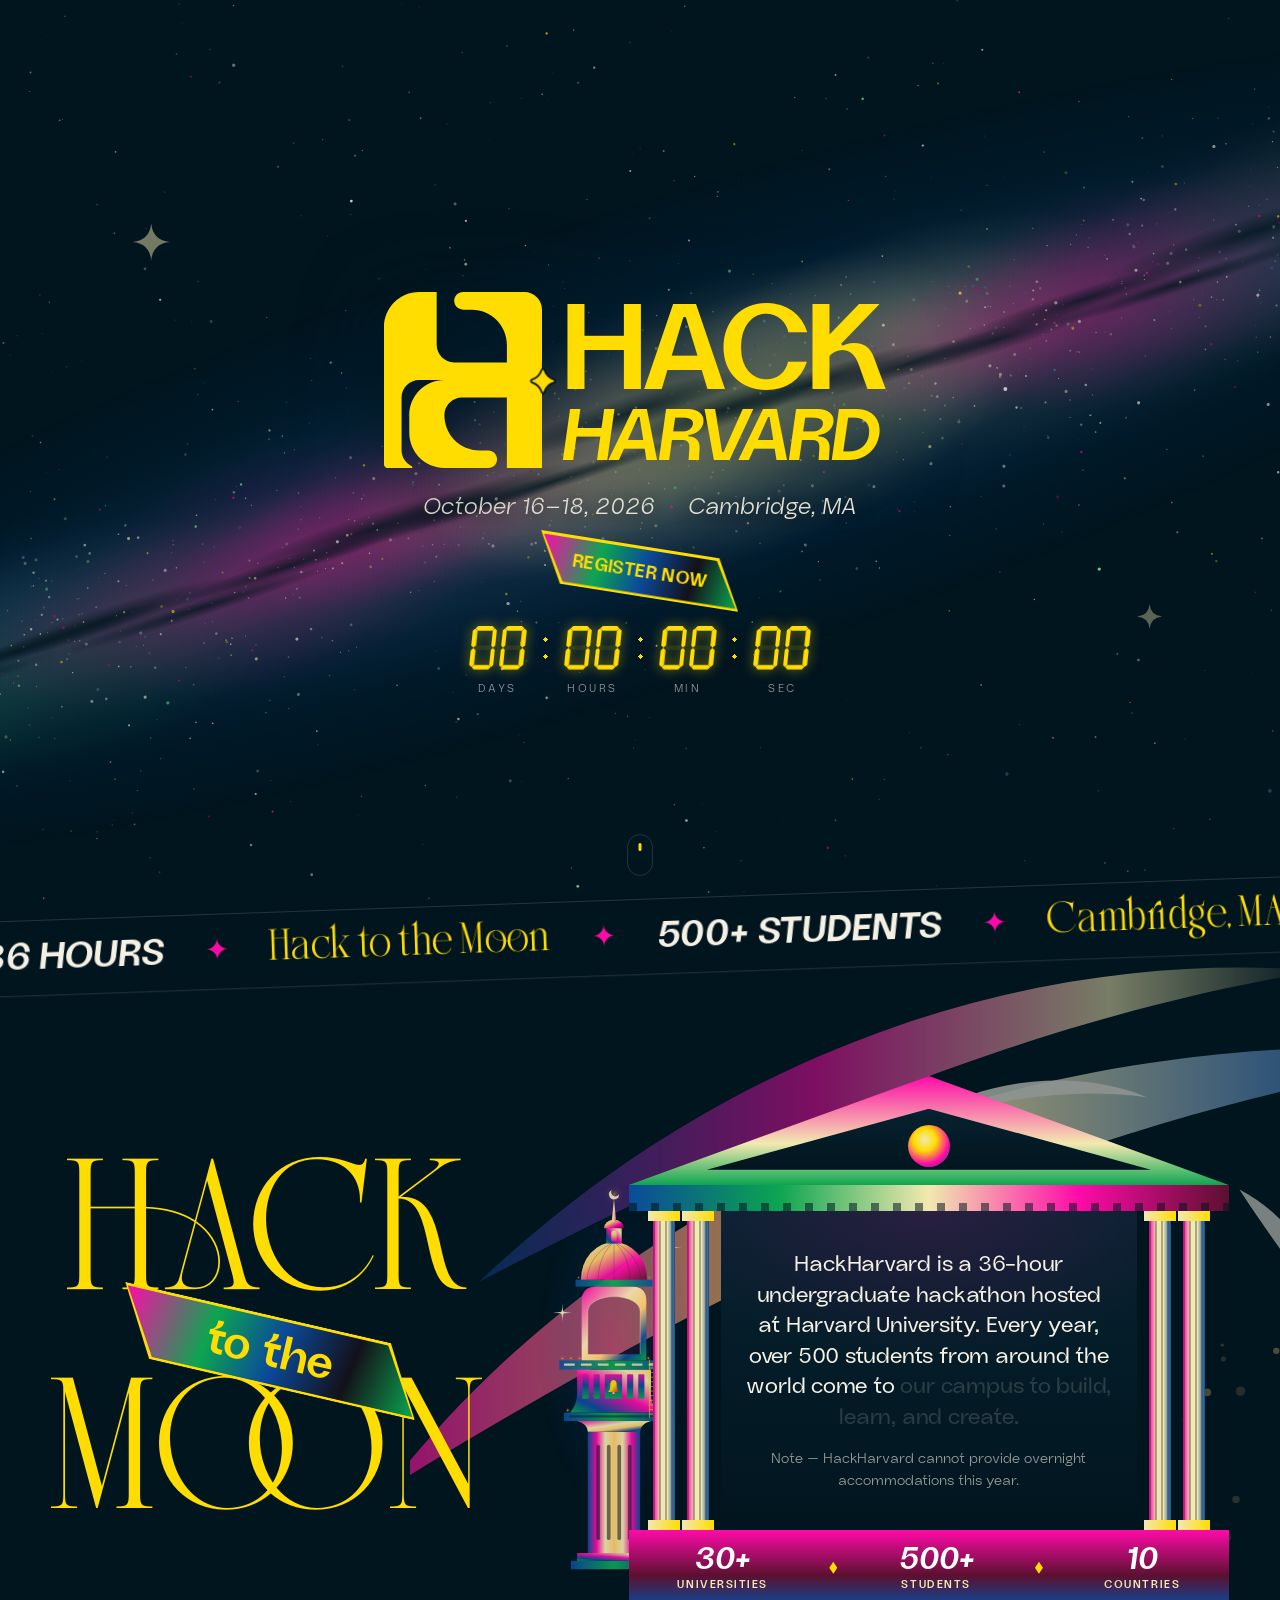
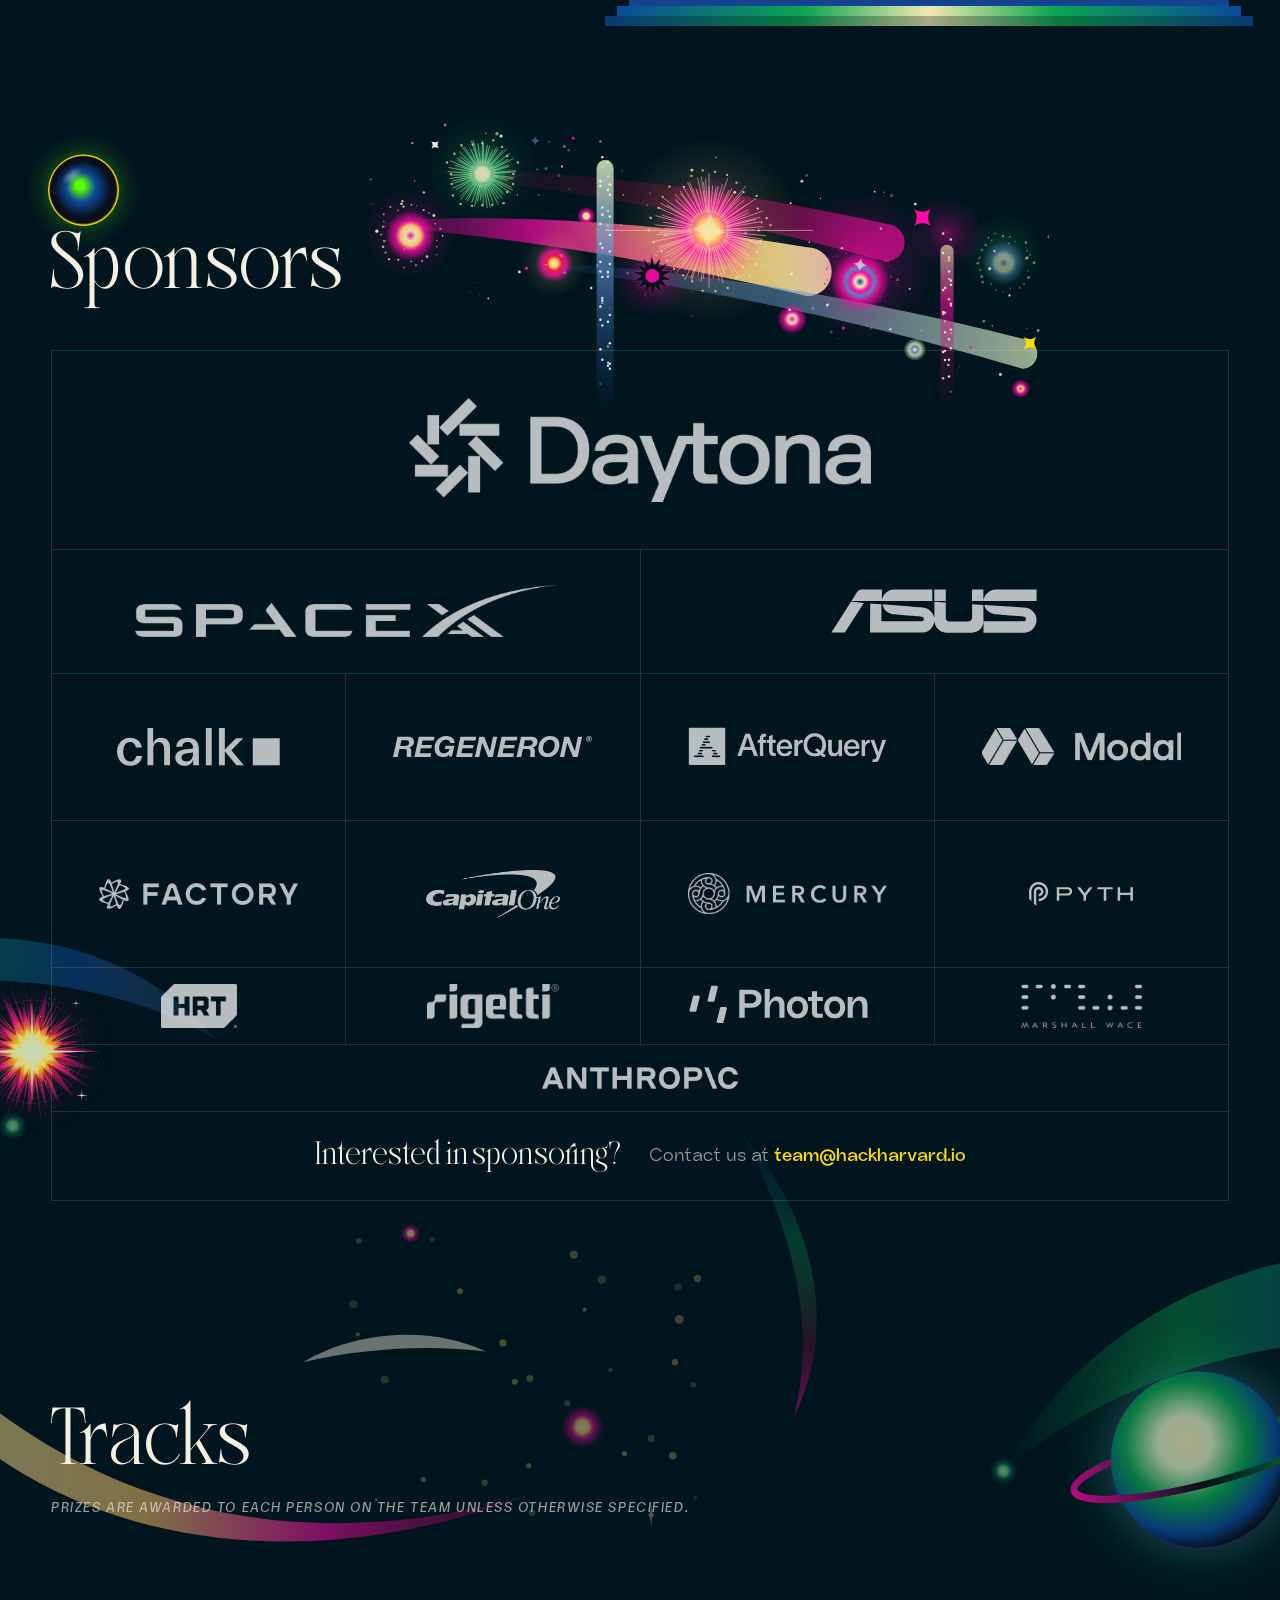
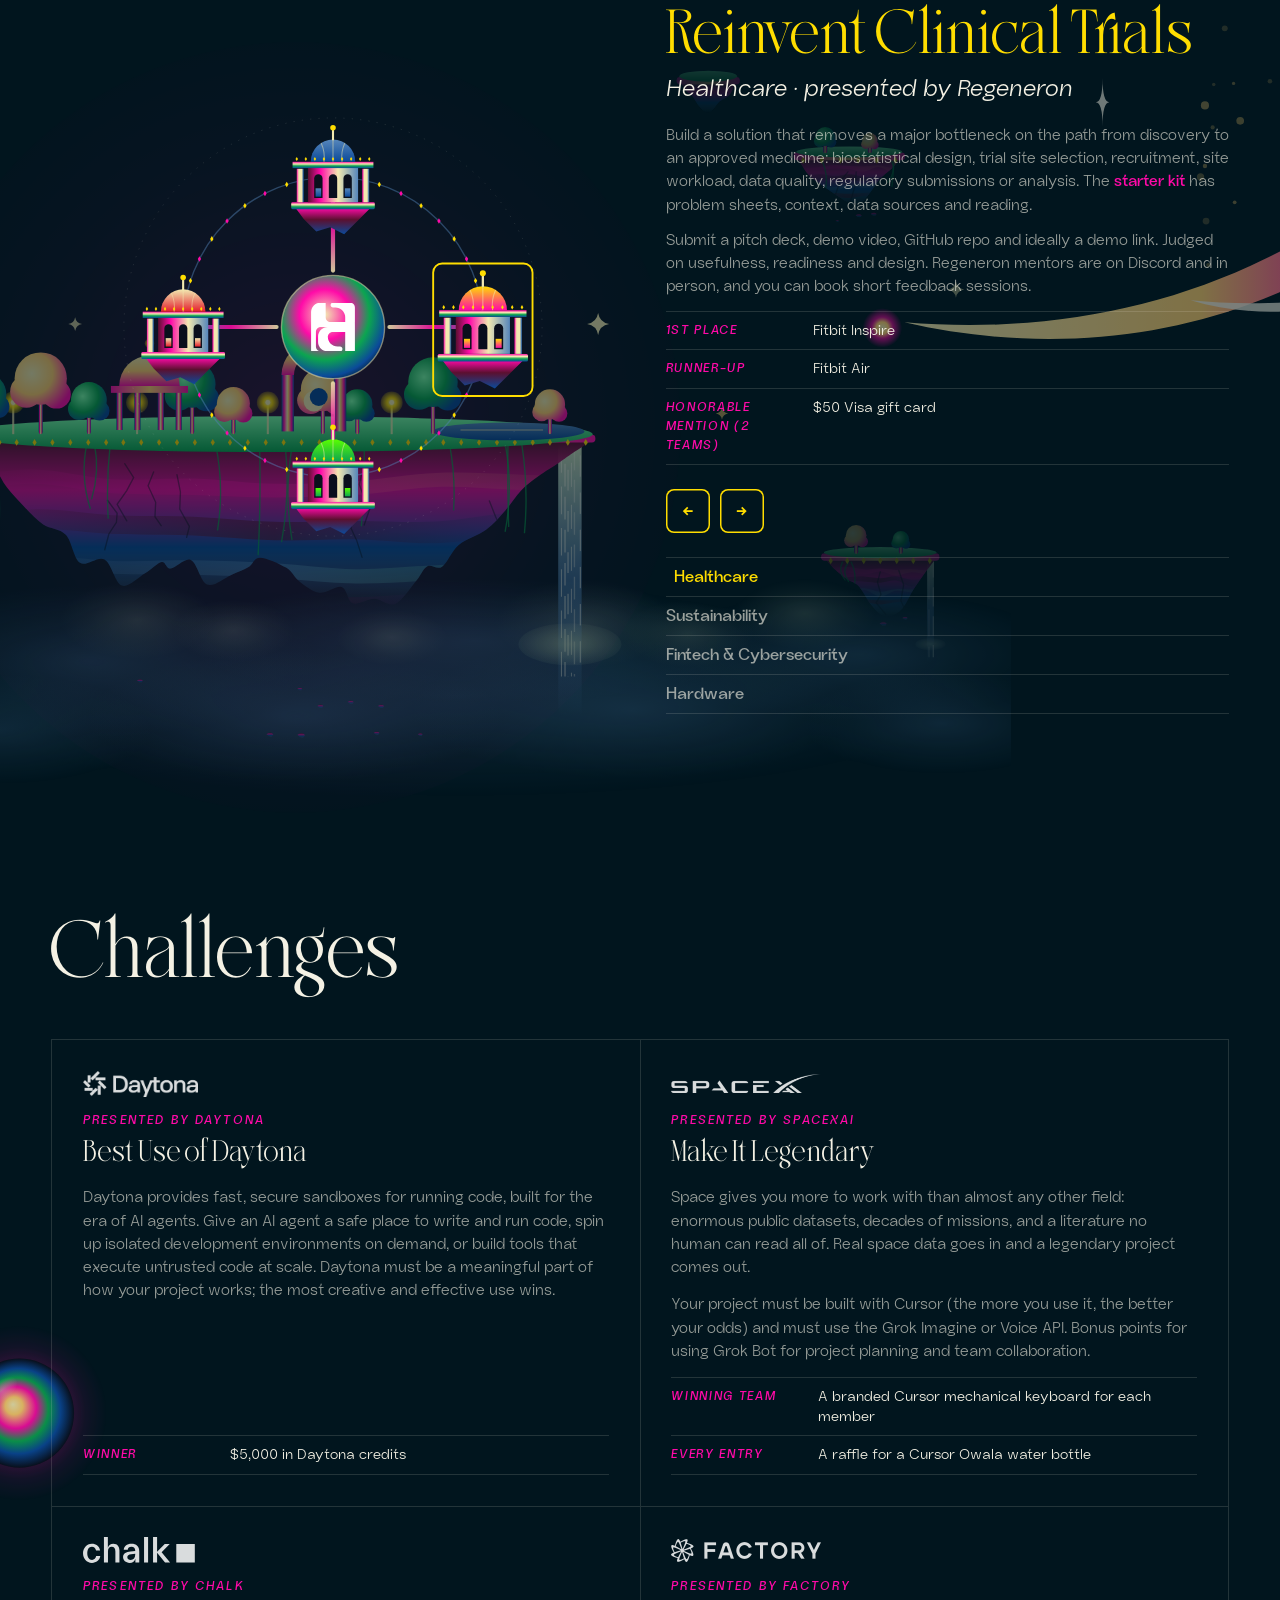
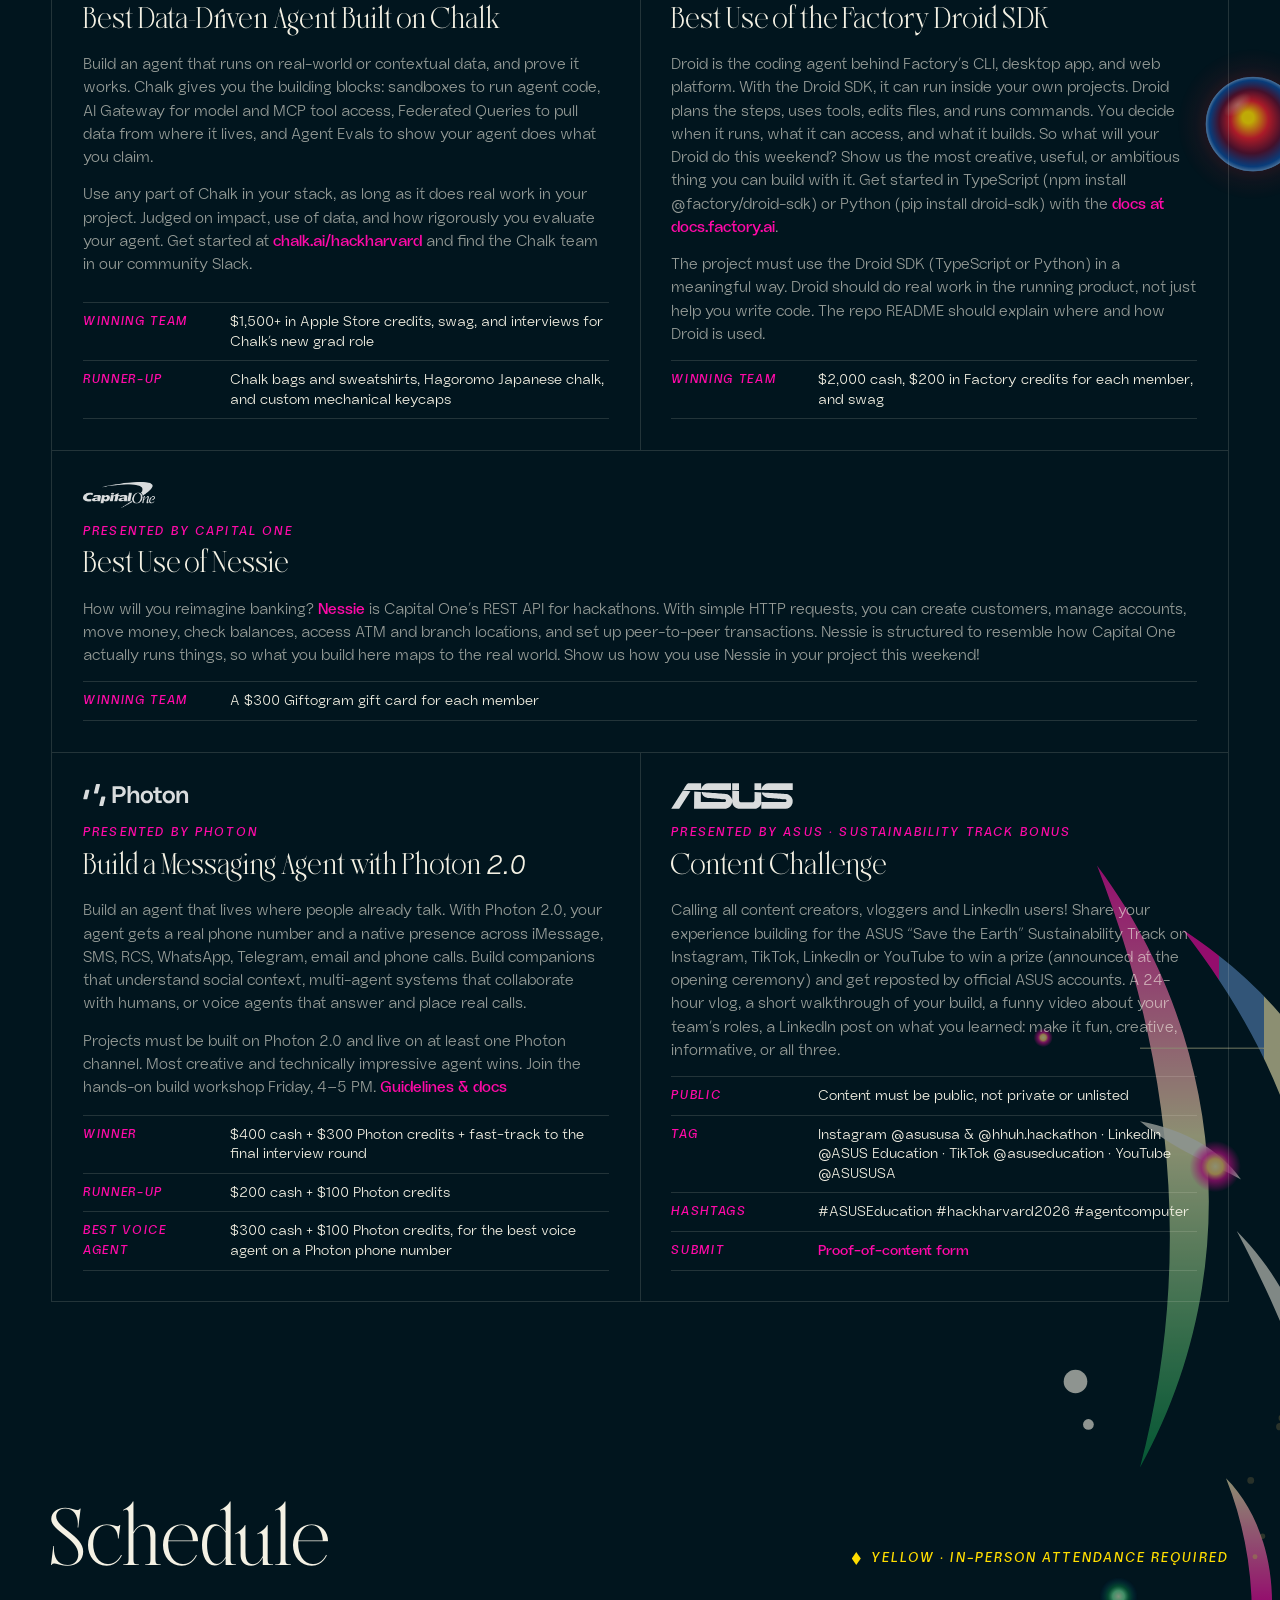
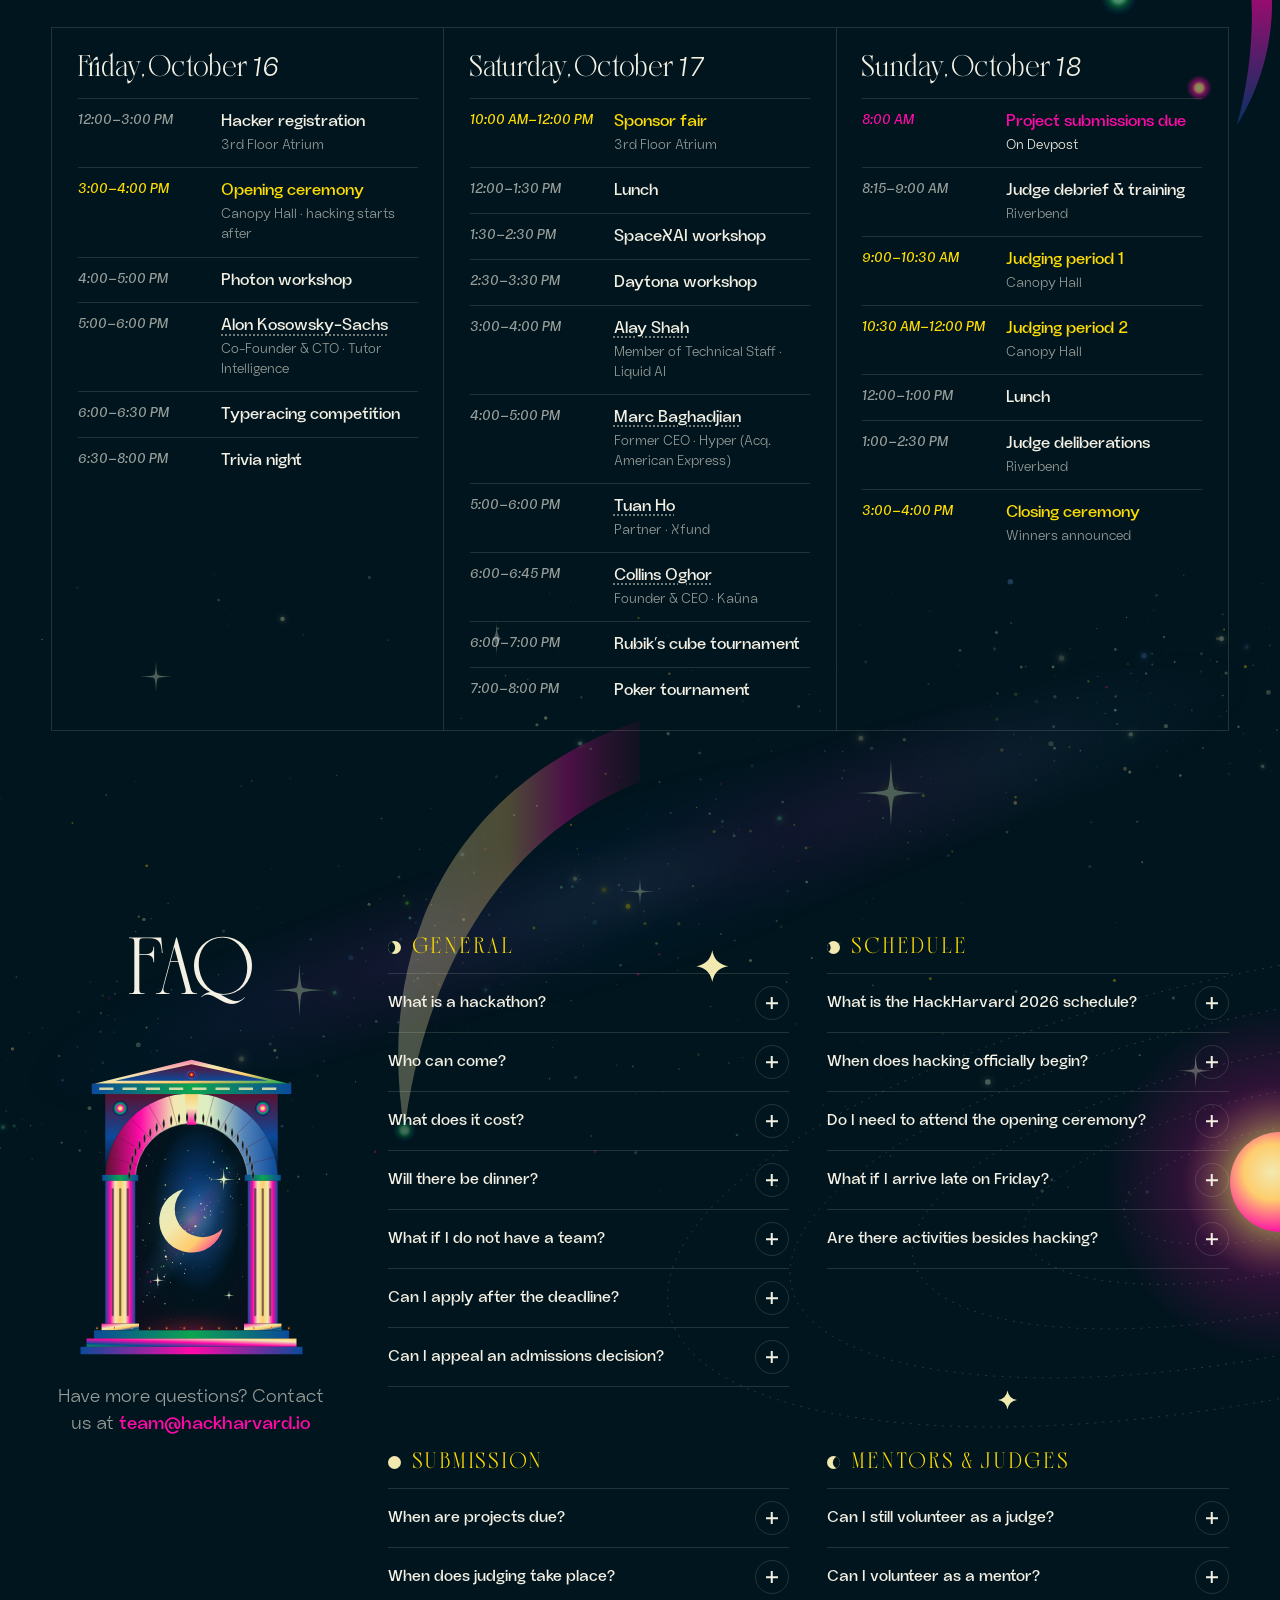
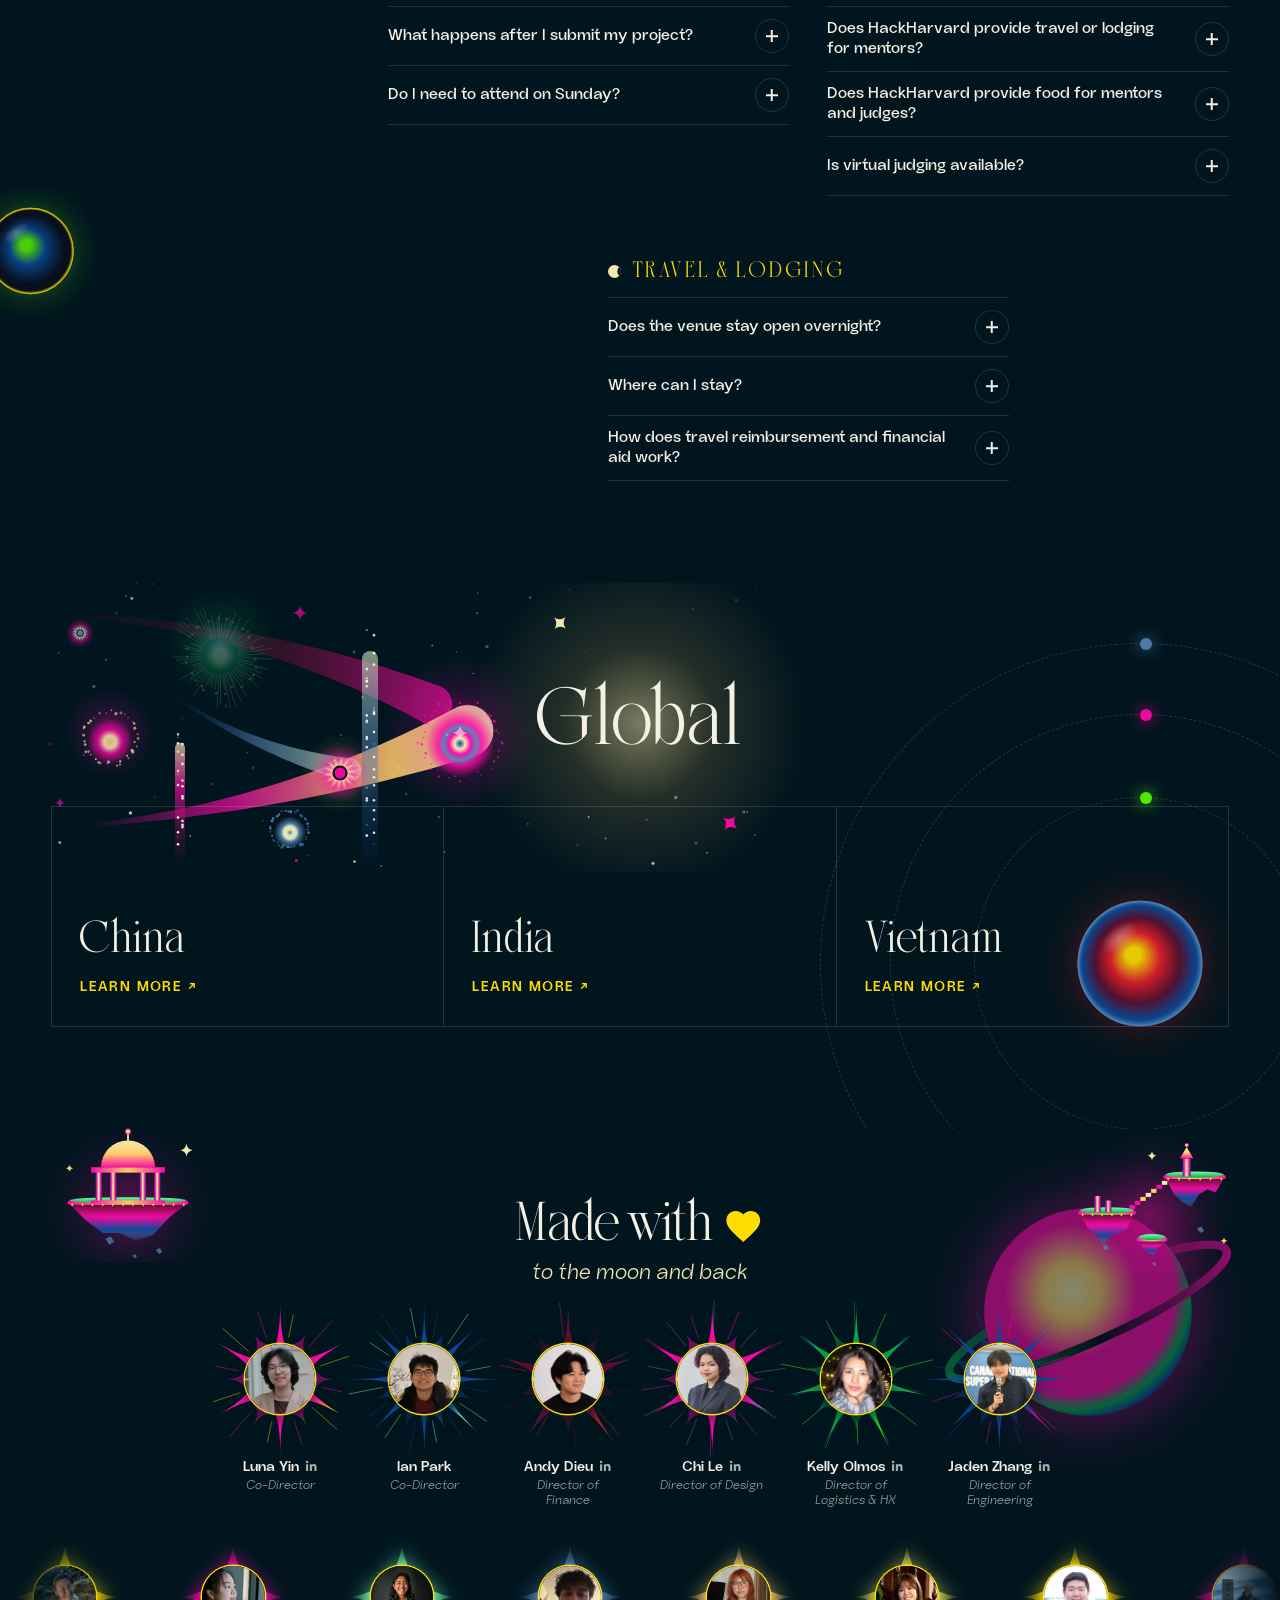
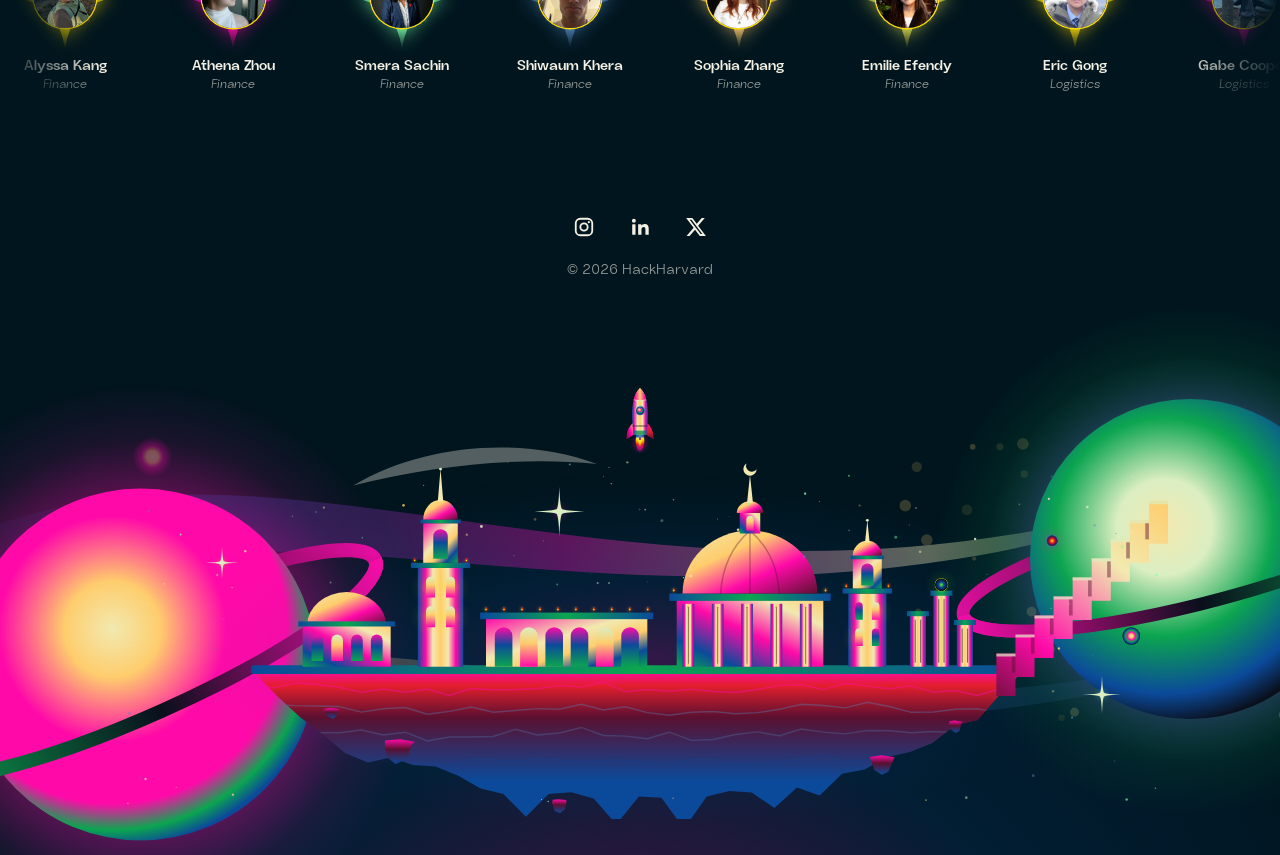
==== commit 58bdf90c: "Team: remove Joshua Gupta, Radha Munver and Rick Yang; add Michael's last name Co-Authored-By: Claud" ====
--- a/index.html
+++ b/index.html
@@ -9,12 +9,12 @@
   <meta property="og:title" content="HackHarvard 2026 — Hack to the Moon" />
   <meta property="og:description" content="A 36-hour undergraduate hackathon at Harvard University. October 16–18, 2026 · Cambridge, MA." />
   <meta property="og:image" content="assets/img/og-art.jpg" />
-  <link rel="icon" type="image/png" sizes="32x32" href="assets/img/favicon-32.png?v=20261016a" />
-  <link rel="apple-touch-icon" href="assets/img/apple-touch-icon.png?v=20261016a" />
+  <link rel="icon" type="image/png" sizes="32x32" href="assets/img/favicon-32.png?v=20261017a" />
+  <link rel="apple-touch-icon" href="assets/img/apple-touch-icon.png?v=20261017a" />
   <link rel="preload" href="assets/fonts/Makcasa-Regular.woff2" as="font" type="font/woff2" crossorigin />
   <link rel="preload" href="assets/fonts/AVEstiana-Black.woff2" as="font" type="font/woff2" crossorigin />
   <link rel="preload" href="assets/fonts/AVEstiana-BlackOblique.woff2" as="font" type="font/woff2" crossorigin />
-  <link rel="stylesheet" href="css/style.css?v=20261016a" />
+  <link rel="stylesheet" href="css/style.css?v=20261017a" />
 </head>
 <body class="is-loading">
 
@@ -124,7 +124,7 @@
       <div class="temple reveal" style="--d:.15s">
         <!-- bell tower stands just left of the temple -->
         <div class="deco deco--tower" data-depth=".05" data-tower>
-          <img src="assets/svg/utopia-tower.svg?v=20261016a" alt="" aria-hidden="true" />
+          <img src="assets/svg/utopia-tower.svg?v=20261017a" alt="" aria-hidden="true" />
           <output class="tower__wpm" aria-live="polite"><b></b><span>WPM</span><small></small></output>
           <button class="tower__bell" type="button" aria-label="Ring the bell to reset the typing test" tabindex="-1">
             <svg viewBox="176 346 48 58" aria-hidden="true"><defs><linearGradient id="bell-g" x1="0" y1="0" x2="1" y2="1"><stop offset="0" stop-color="var(--butter)"/><stop offset=".5" stop-color="var(--yellow)"/><stop offset="1" stop-color="var(--red)"/></linearGradient></defs>
@@ -541,7 +541,7 @@
     </footer>
   </main>
 
-  <script src="js/main.js?v=20261016a" defer></script>
-  <script src="js/egg.js?v=20261016a" defer></script>
+  <script src="js/main.js?v=20261017a" defer></script>
+  <script src="js/egg.js?v=20261017a" defer></script>
 </body>
 </html>
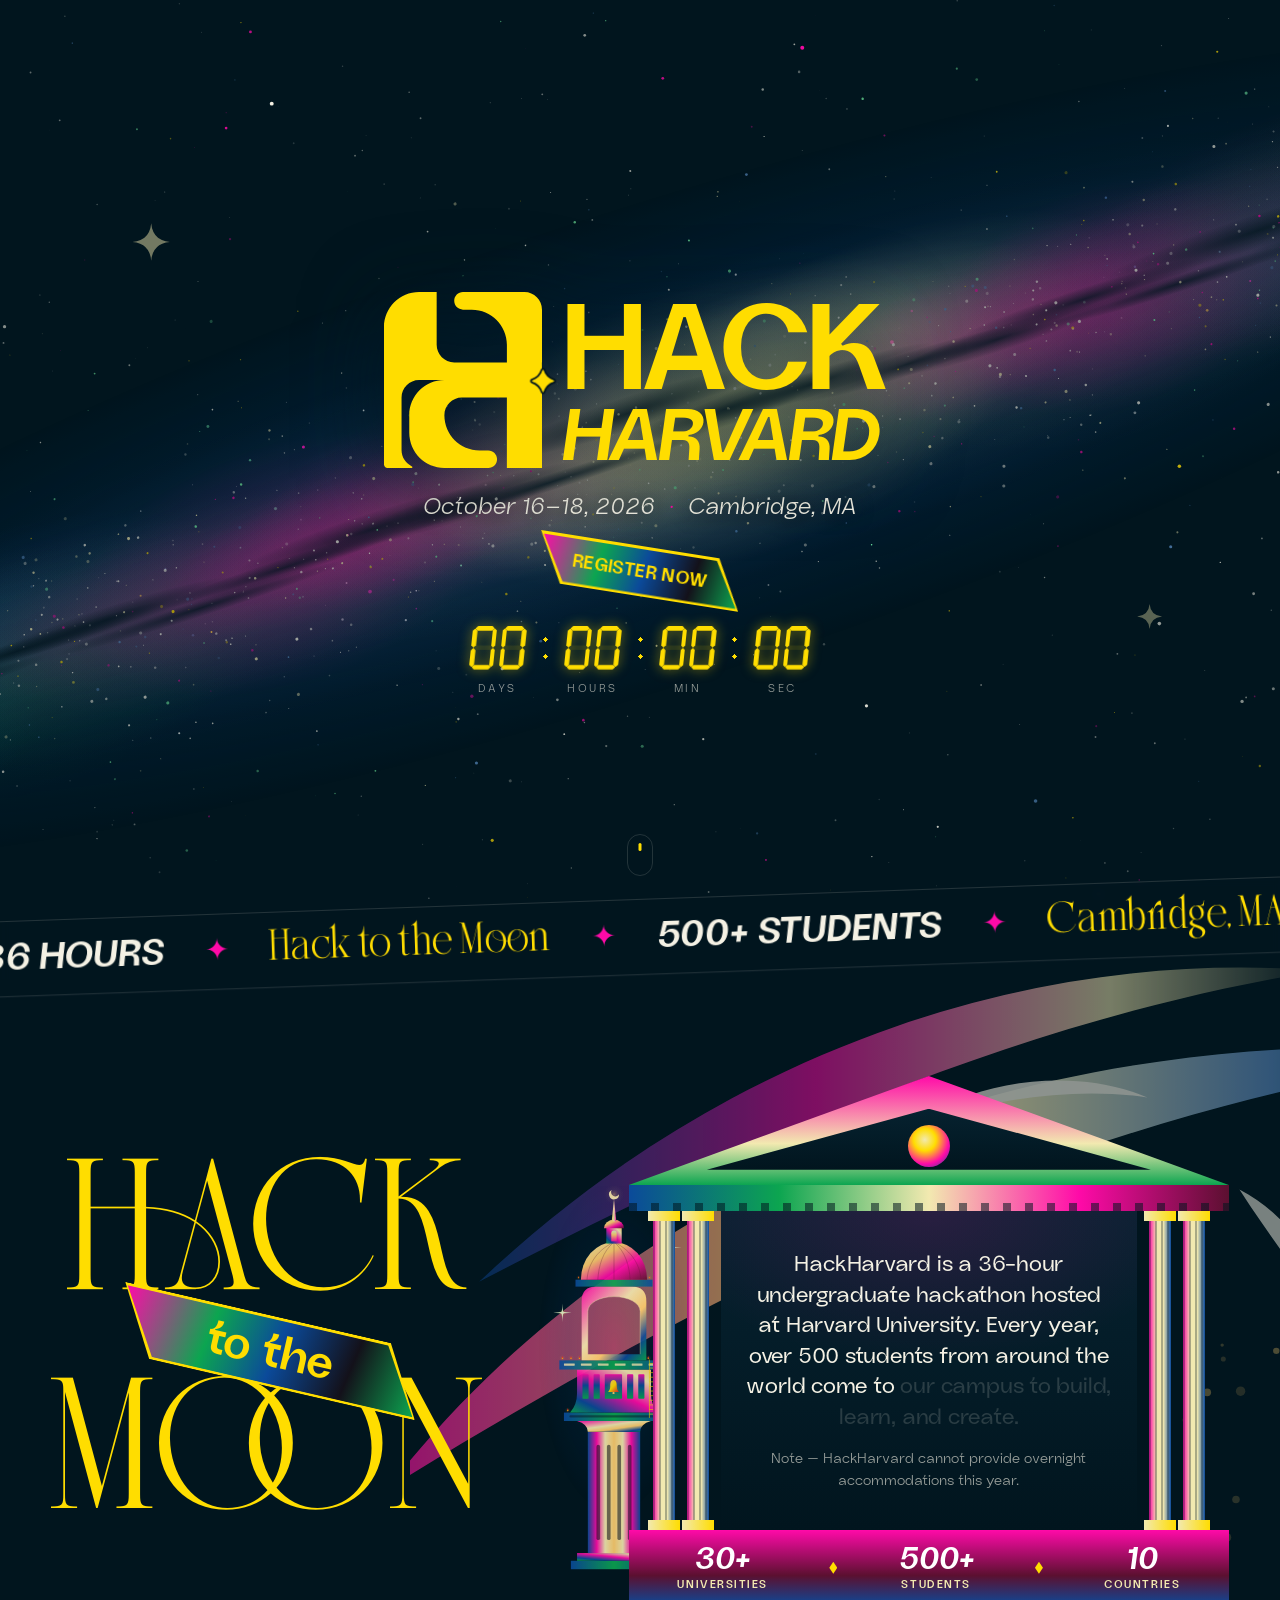
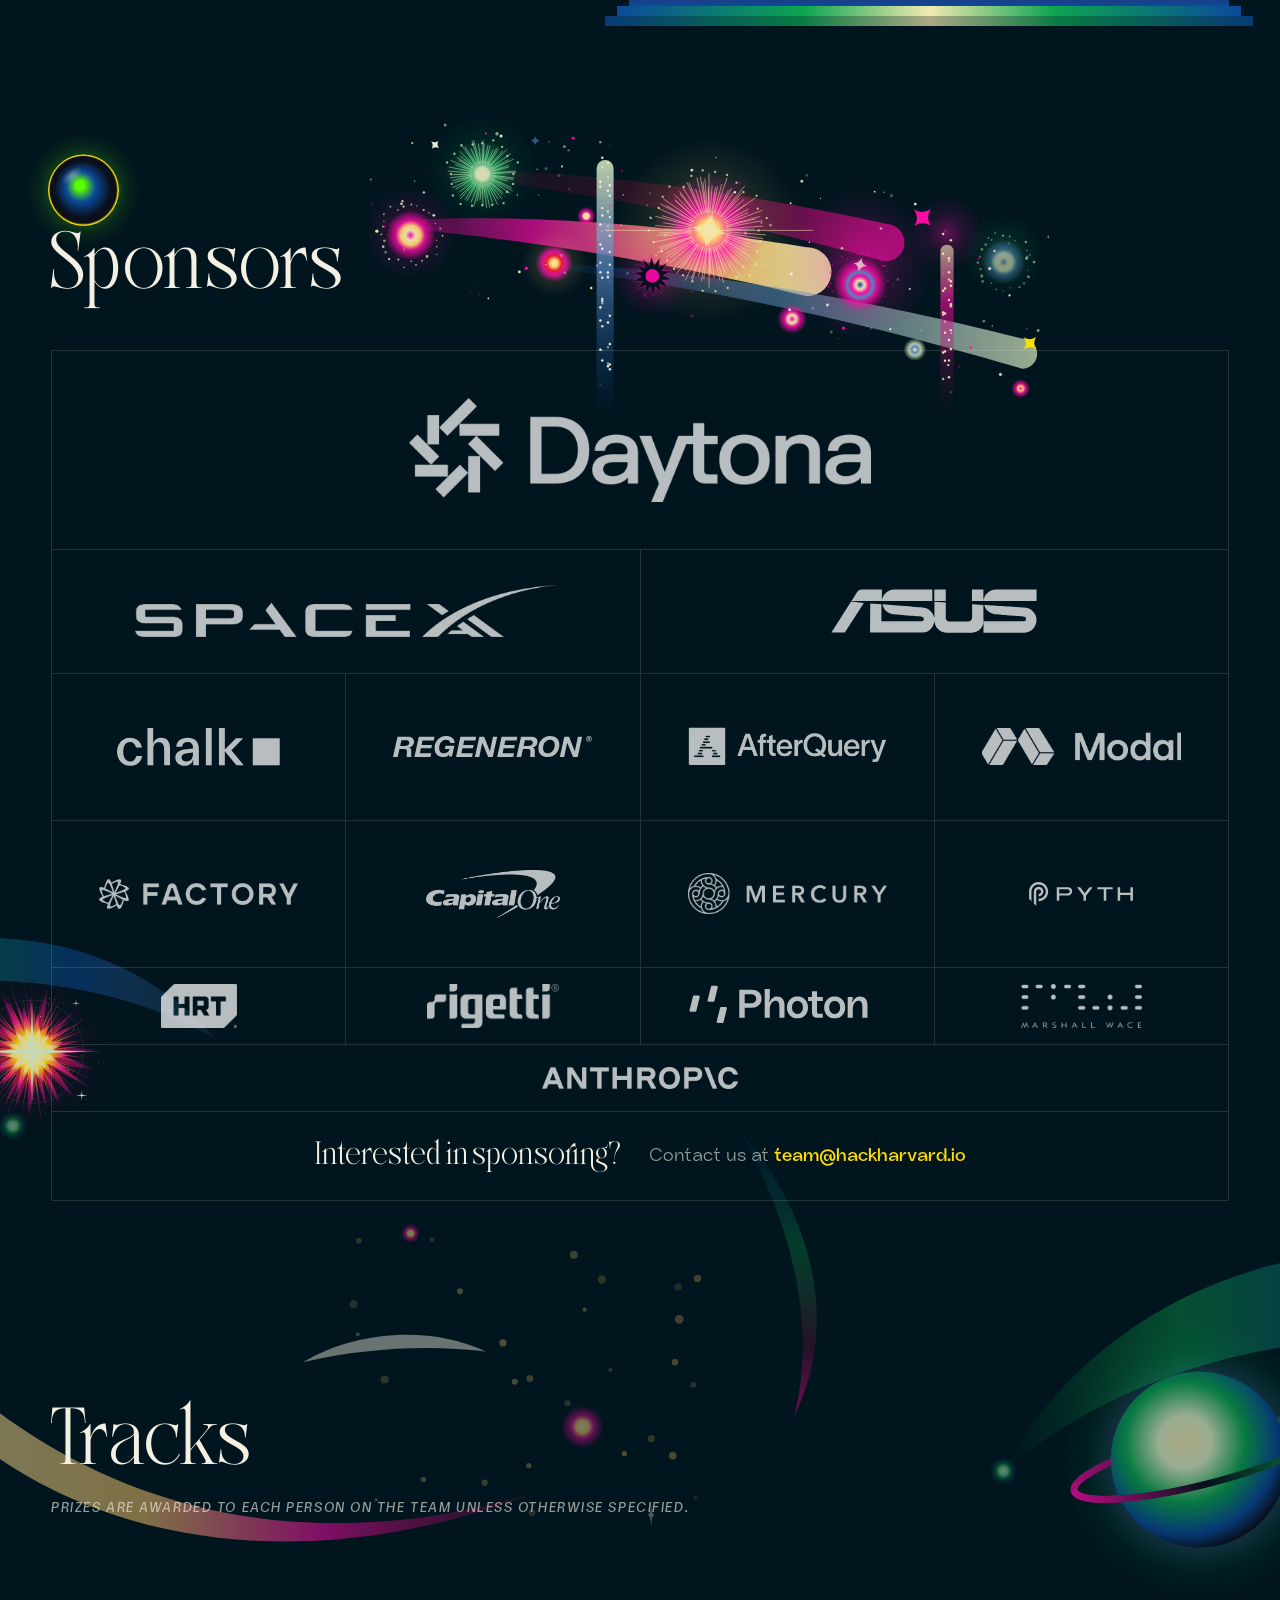
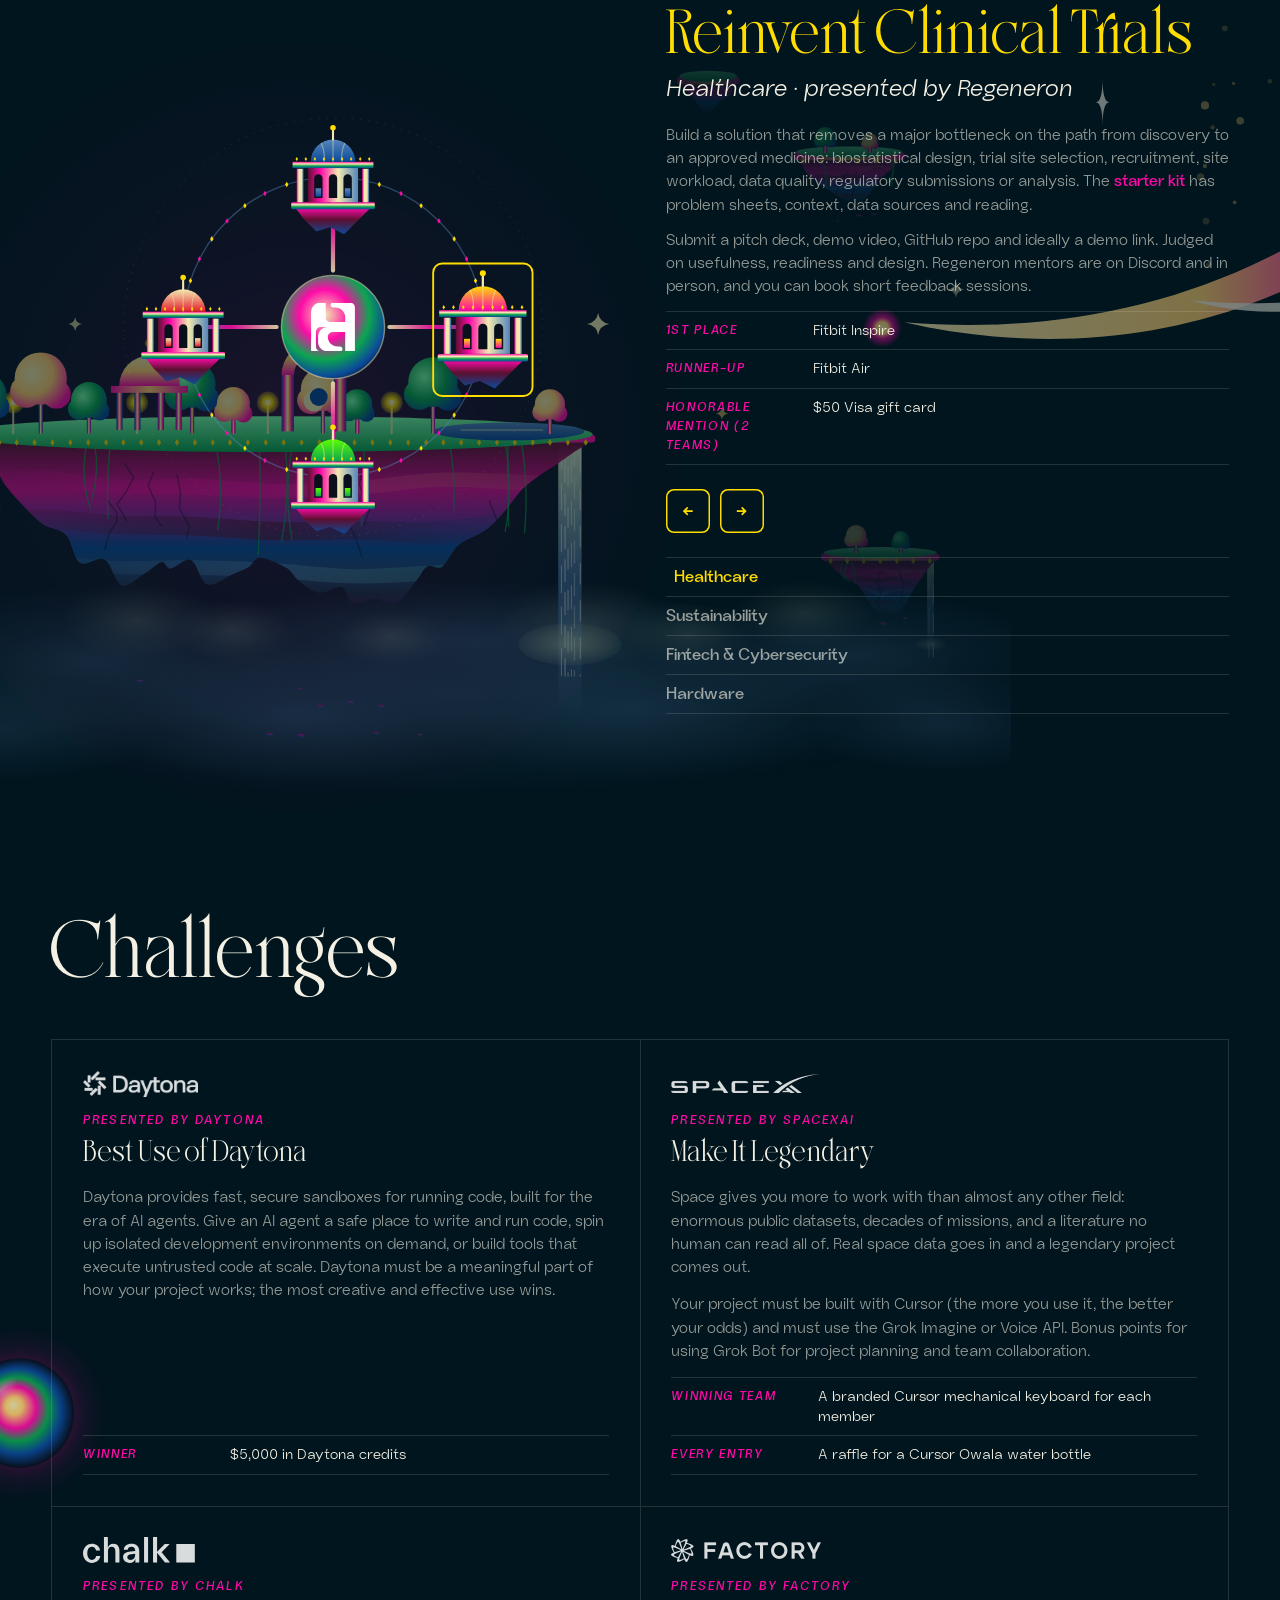
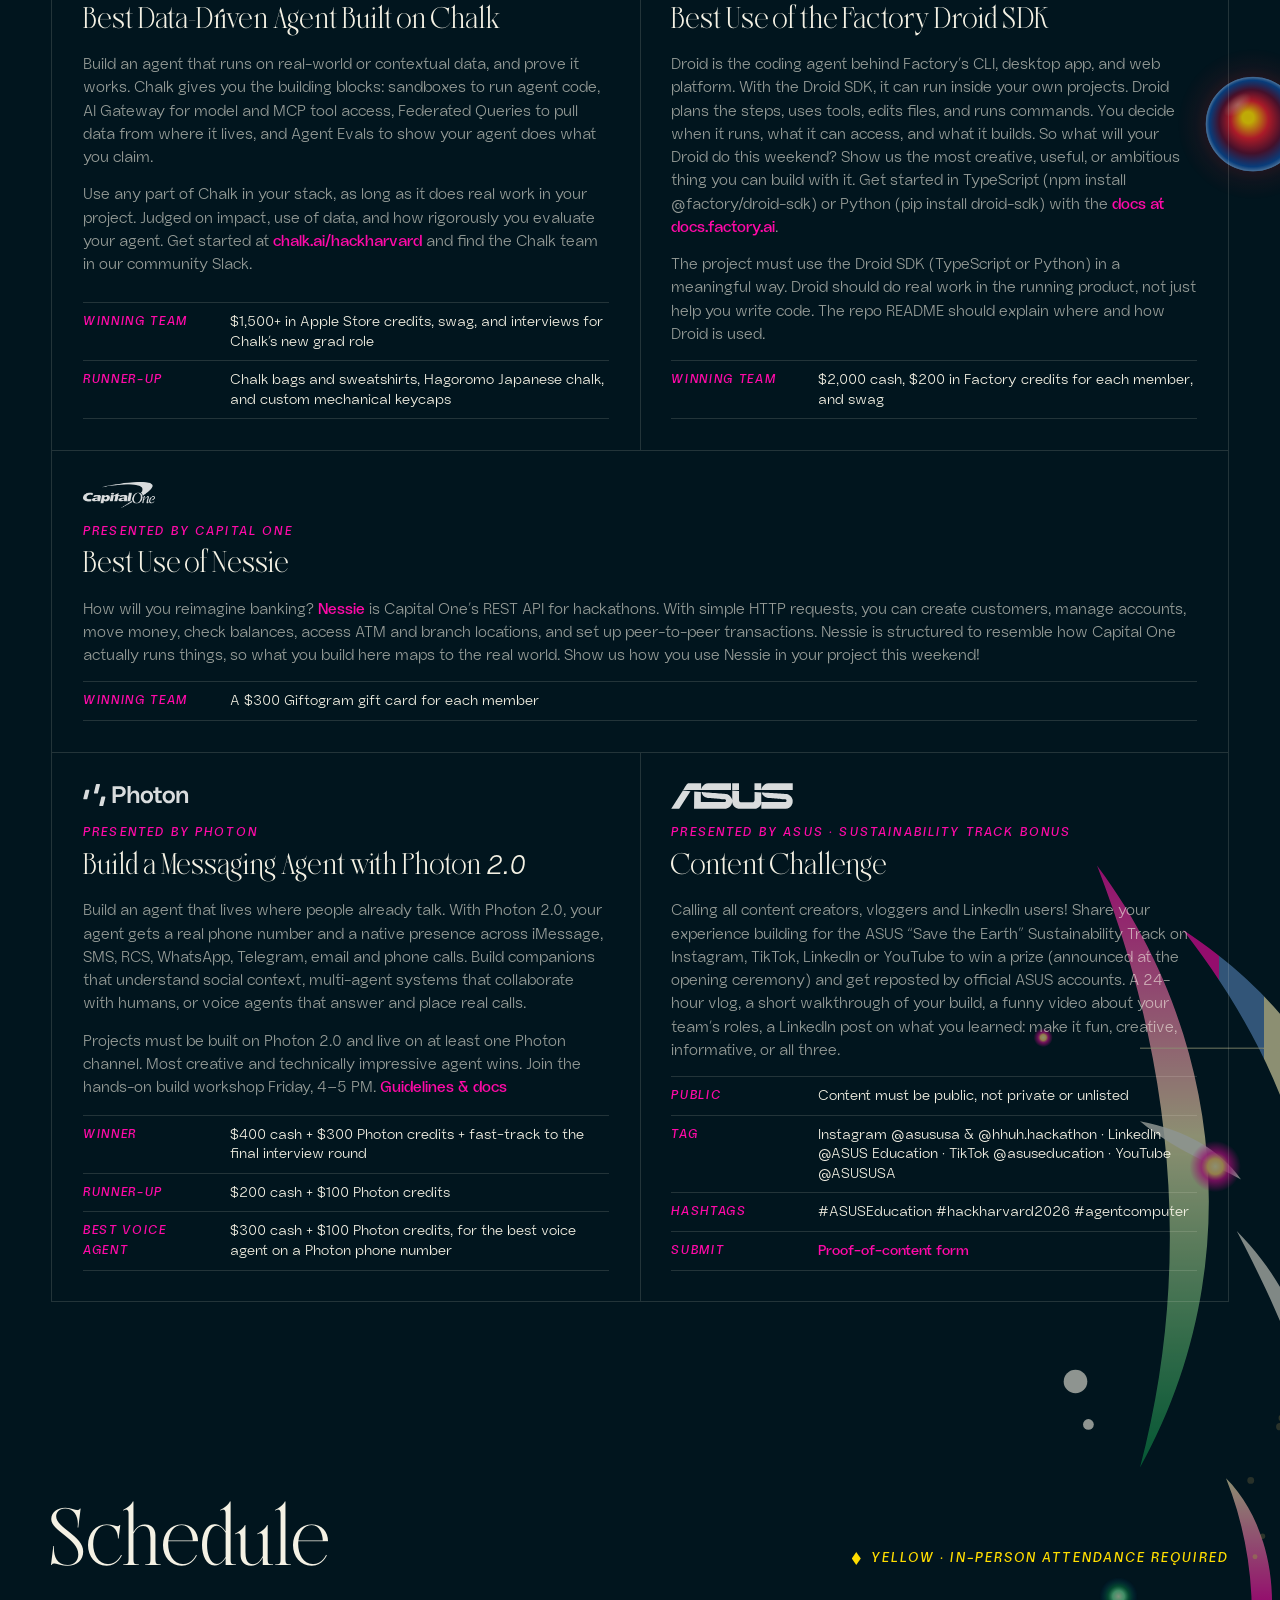
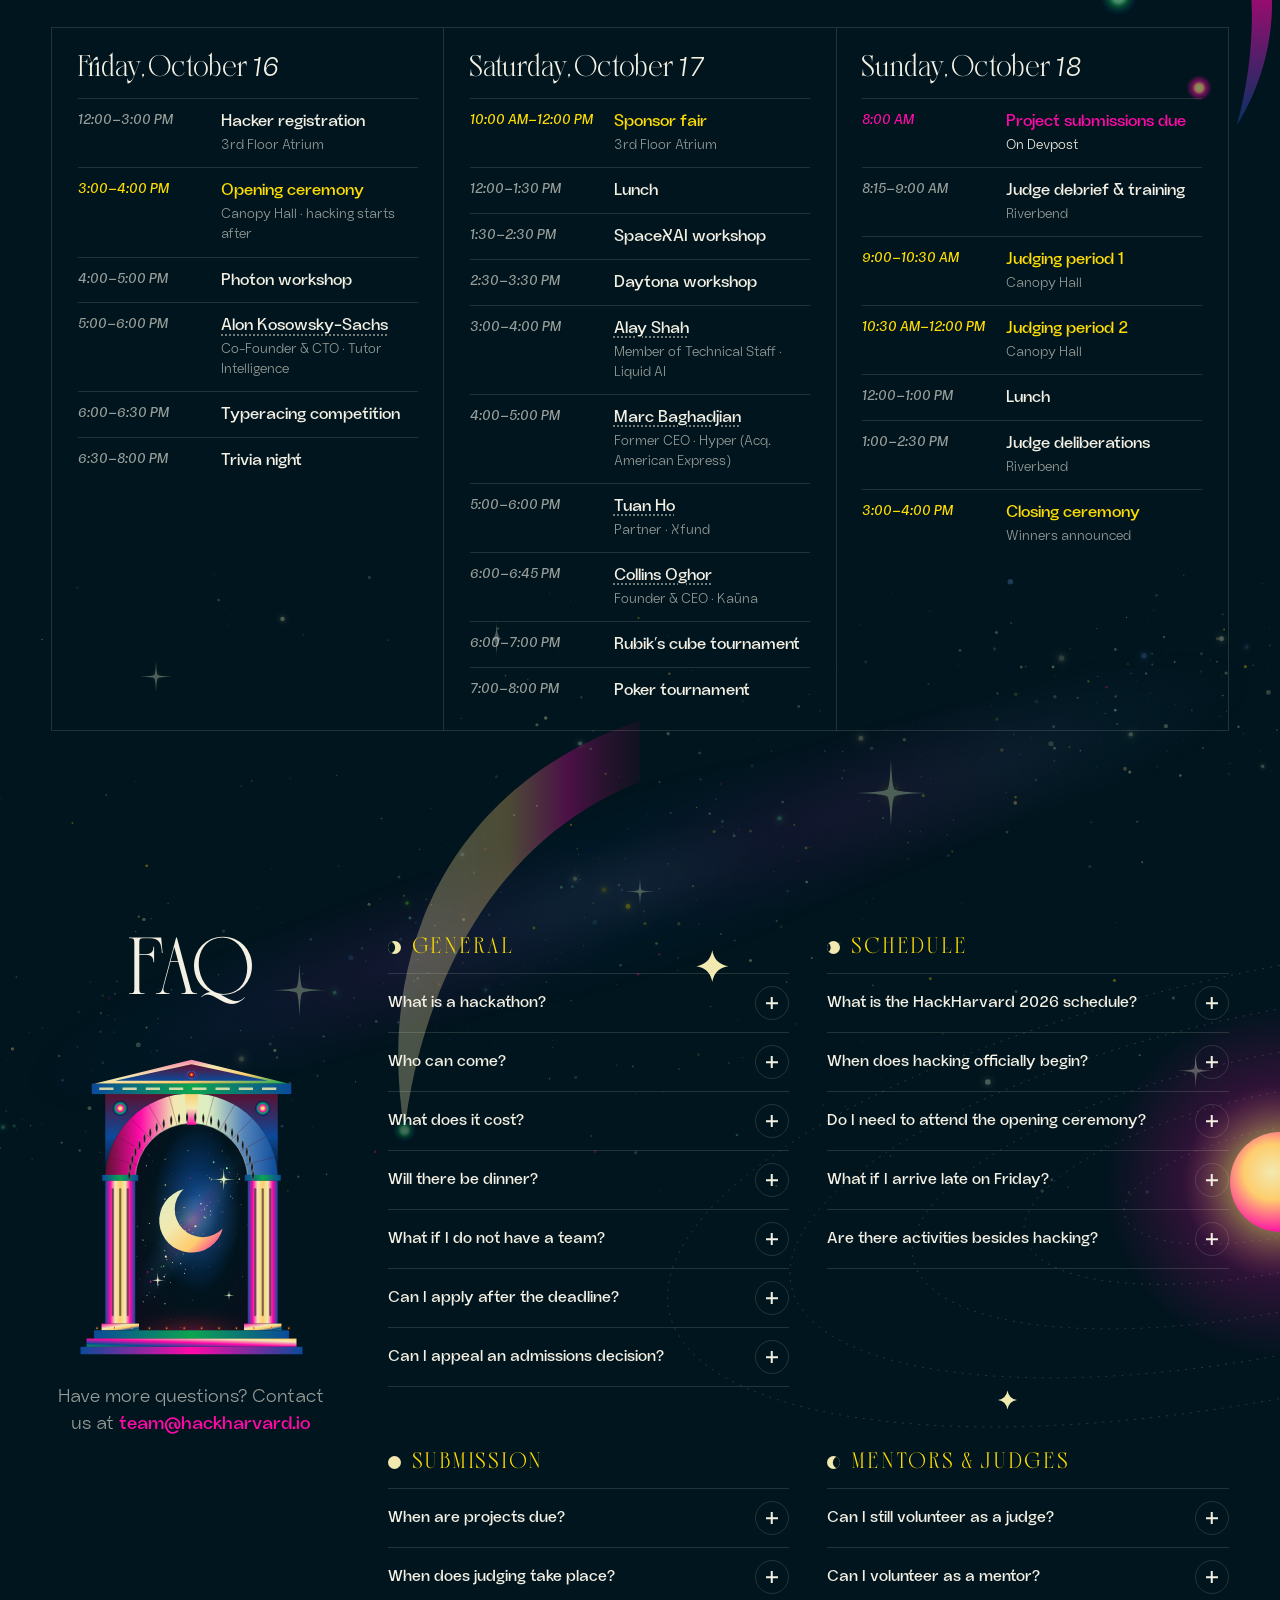
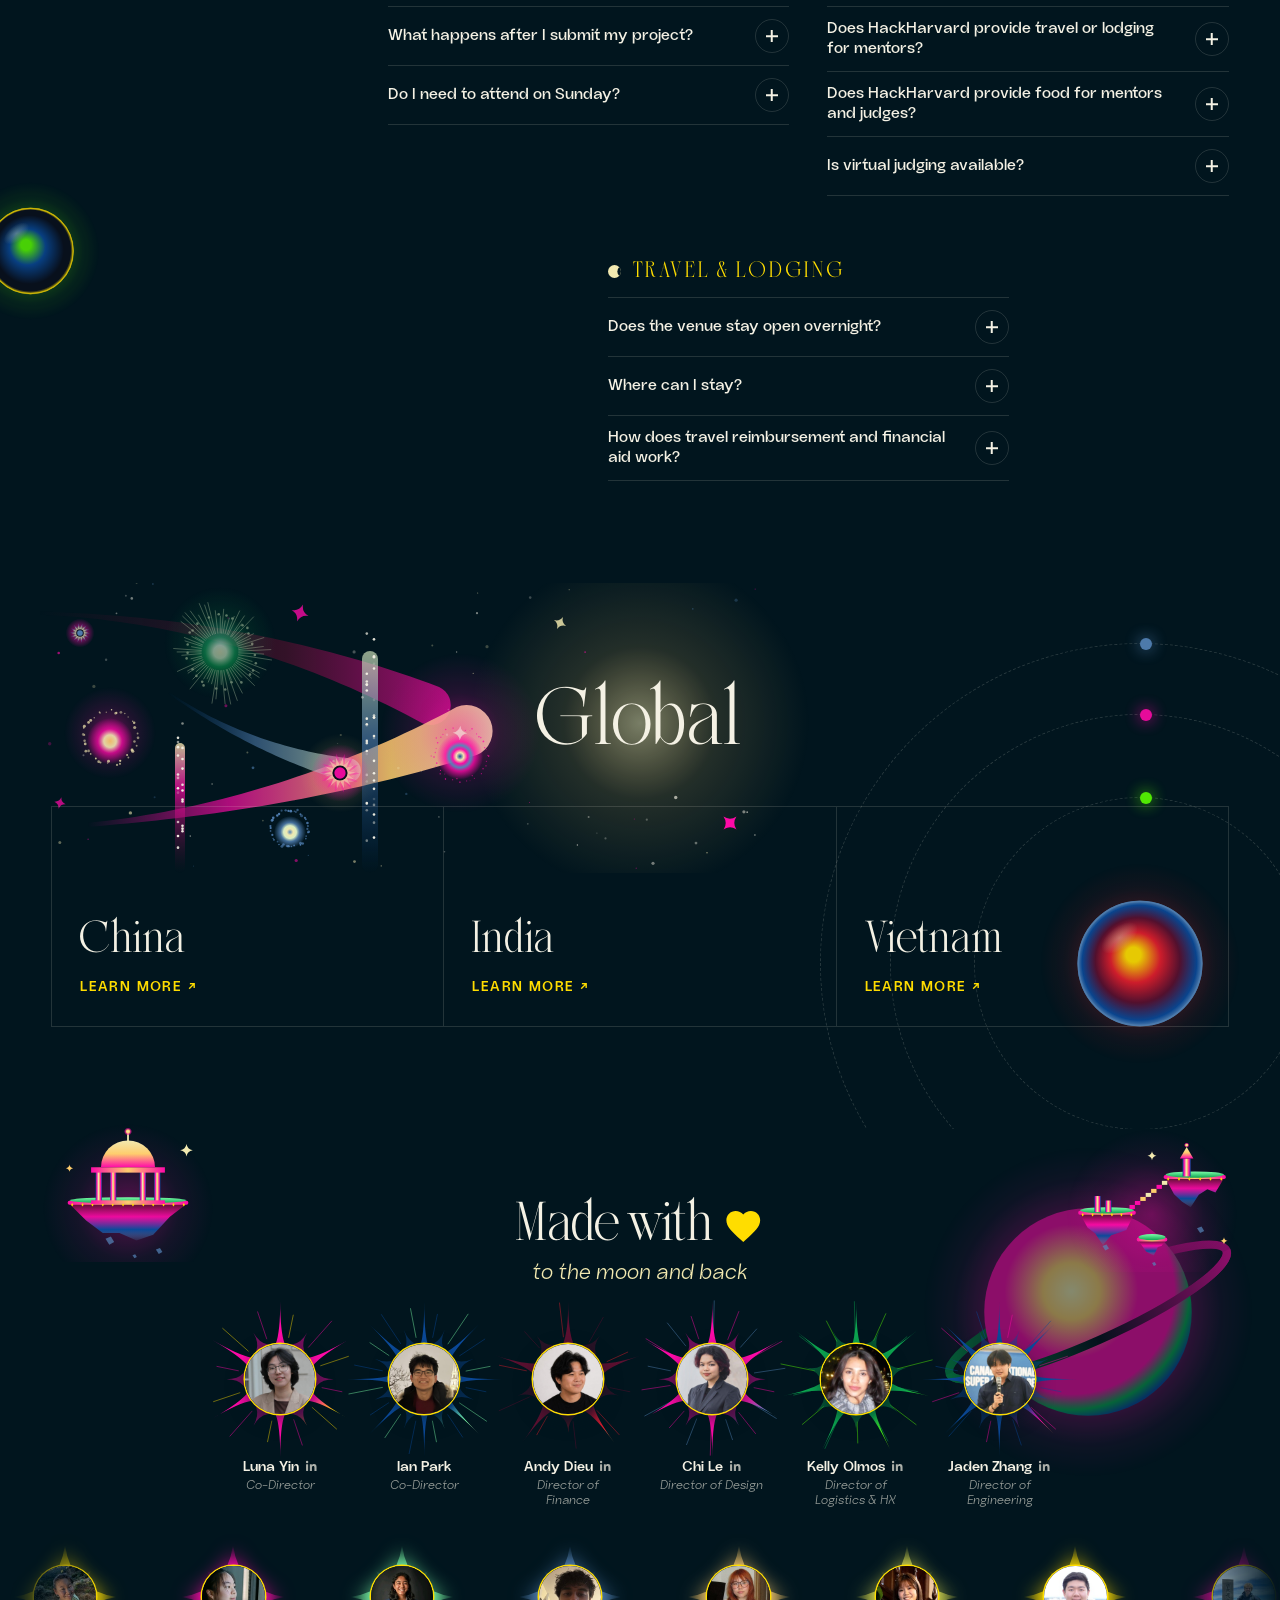
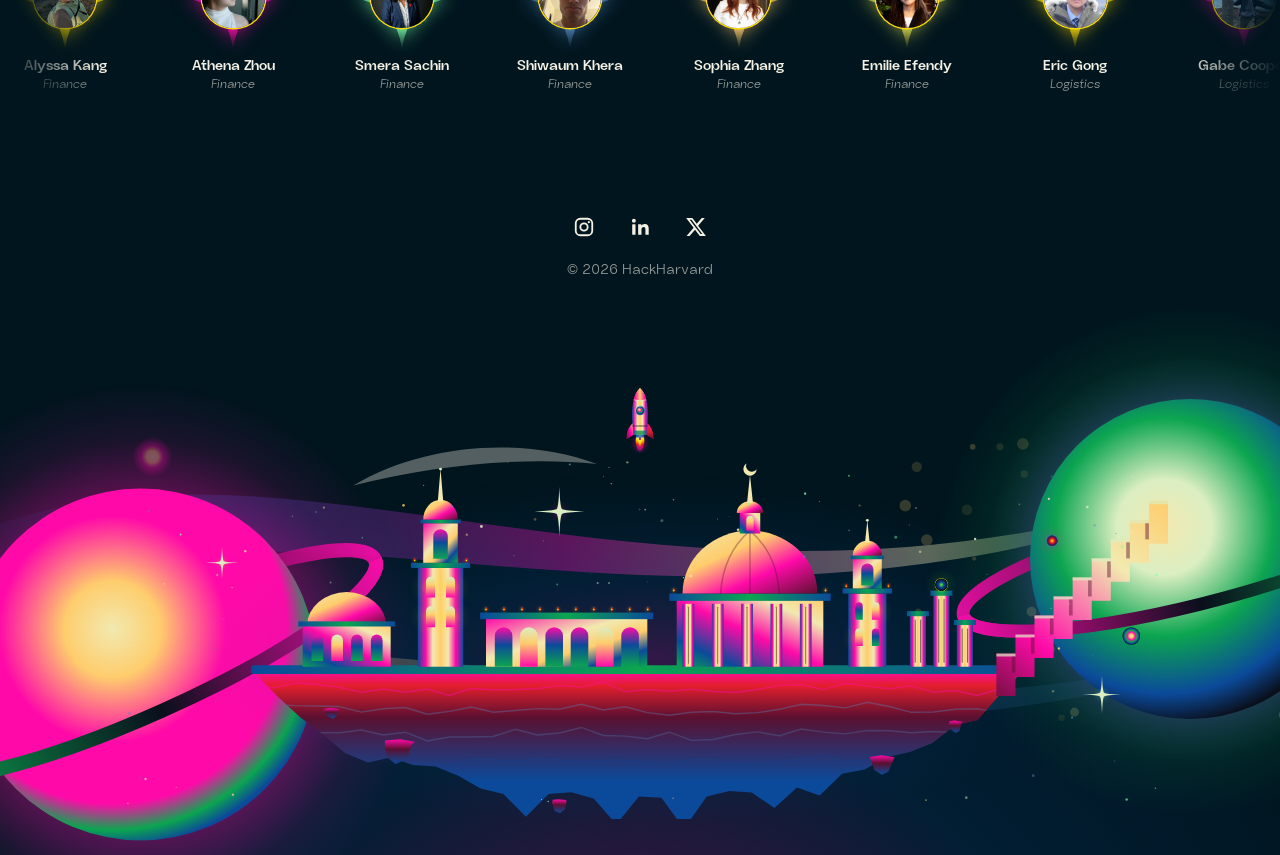
==== commit 4fd926a9: "Team: remove Ha Le, Amy Zhang and Radhik Wickramasinghe Co-Authored-By: Claude Opus 5.5 <noreply@ant" ====
--- a/index.html
+++ b/index.html
@@ -9,12 +9,12 @@
   <meta property="og:title" content="HackHarvard 2026 — Hack to the Moon" />
   <meta property="og:description" content="A 36-hour undergraduate hackathon at Harvard University. October 16–18, 2026 · Cambridge, MA." />
   <meta property="og:image" content="assets/img/og-art.jpg" />
-  <link rel="icon" type="image/png" sizes="32x32" href="assets/img/favicon-32.png?v=20261017a" />
-  <link rel="apple-touch-icon" href="assets/img/apple-touch-icon.png?v=20261017a" />
+  <link rel="icon" type="image/png" sizes="32x32" href="assets/img/favicon-32.png?v=20261017b" />
+  <link rel="apple-touch-icon" href="assets/img/apple-touch-icon.png?v=20261017b" />
   <link rel="preload" href="assets/fonts/Makcasa-Regular.woff2" as="font" type="font/woff2" crossorigin />
   <link rel="preload" href="assets/fonts/AVEstiana-Black.woff2" as="font" type="font/woff2" crossorigin />
   <link rel="preload" href="assets/fonts/AVEstiana-BlackOblique.woff2" as="font" type="font/woff2" crossorigin />
-  <link rel="stylesheet" href="css/style.css?v=20261017a" />
+  <link rel="stylesheet" href="css/style.css?v=20261017b" />
 </head>
 <body class="is-loading">
 
@@ -124,7 +124,7 @@
       <div class="temple reveal" style="--d:.15s">
         <!-- bell tower stands just left of the temple -->
         <div class="deco deco--tower" data-depth=".05" data-tower>
-          <img src="assets/svg/utopia-tower.svg?v=20261017a" alt="" aria-hidden="true" />
+          <img src="assets/svg/utopia-tower.svg?v=20261017b" alt="" aria-hidden="true" />
           <output class="tower__wpm" aria-live="polite"><b></b><span>WPM</span><small></small></output>
           <button class="tower__bell" type="button" aria-label="Ring the bell to reset the typing test" tabindex="-1">
             <svg viewBox="176 346 48 58" aria-hidden="true"><defs><linearGradient id="bell-g" x1="0" y1="0" x2="1" y2="1"><stop offset="0" stop-color="var(--butter)"/><stop offset=".5" stop-color="var(--yellow)"/><stop offset="1" stop-color="var(--red)"/></linearGradient></defs>
@@ -541,7 +541,7 @@
     </footer>
   </main>
 
-  <script src="js/main.js?v=20261017a" defer></script>
-  <script src="js/egg.js?v=20261017a" defer></script>
+  <script src="js/main.js?v=20261017b" defer></script>
+  <script src="js/egg.js?v=20261017b" defer></script>
 </body>
 </html>
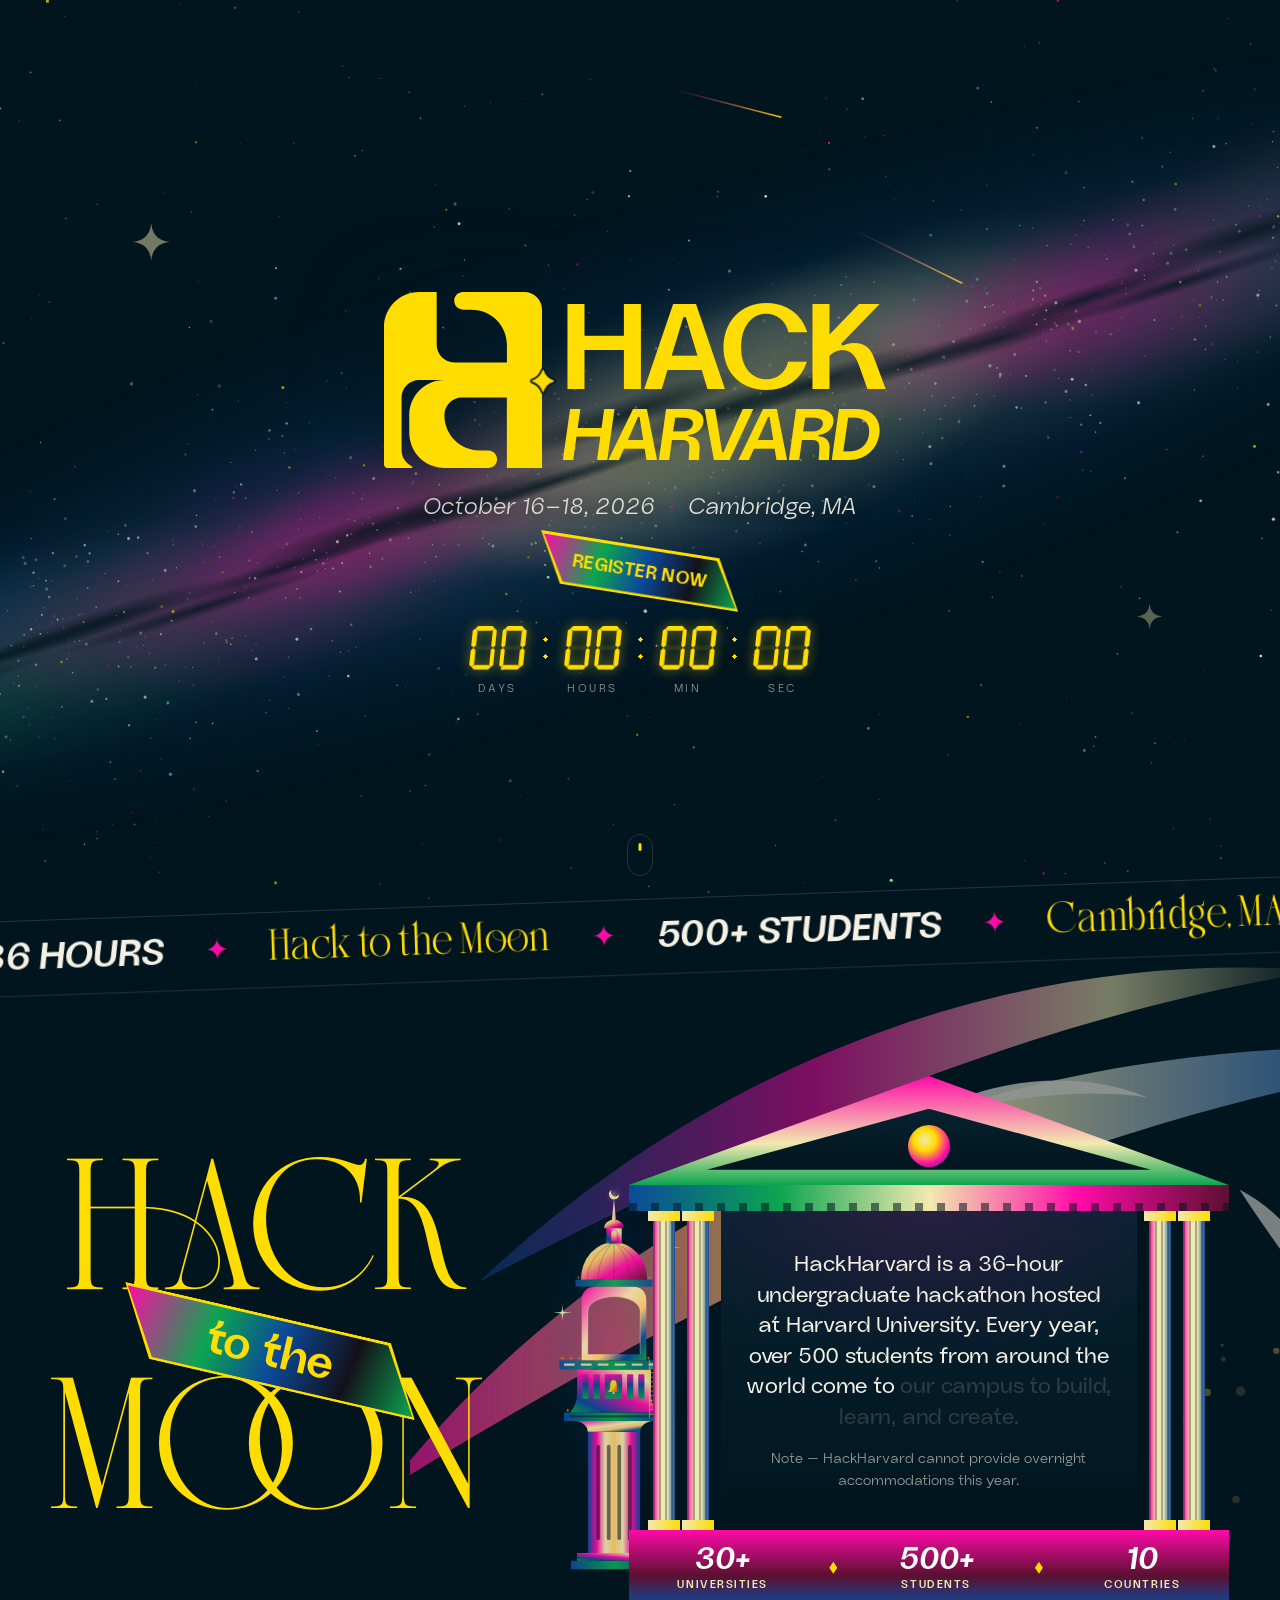
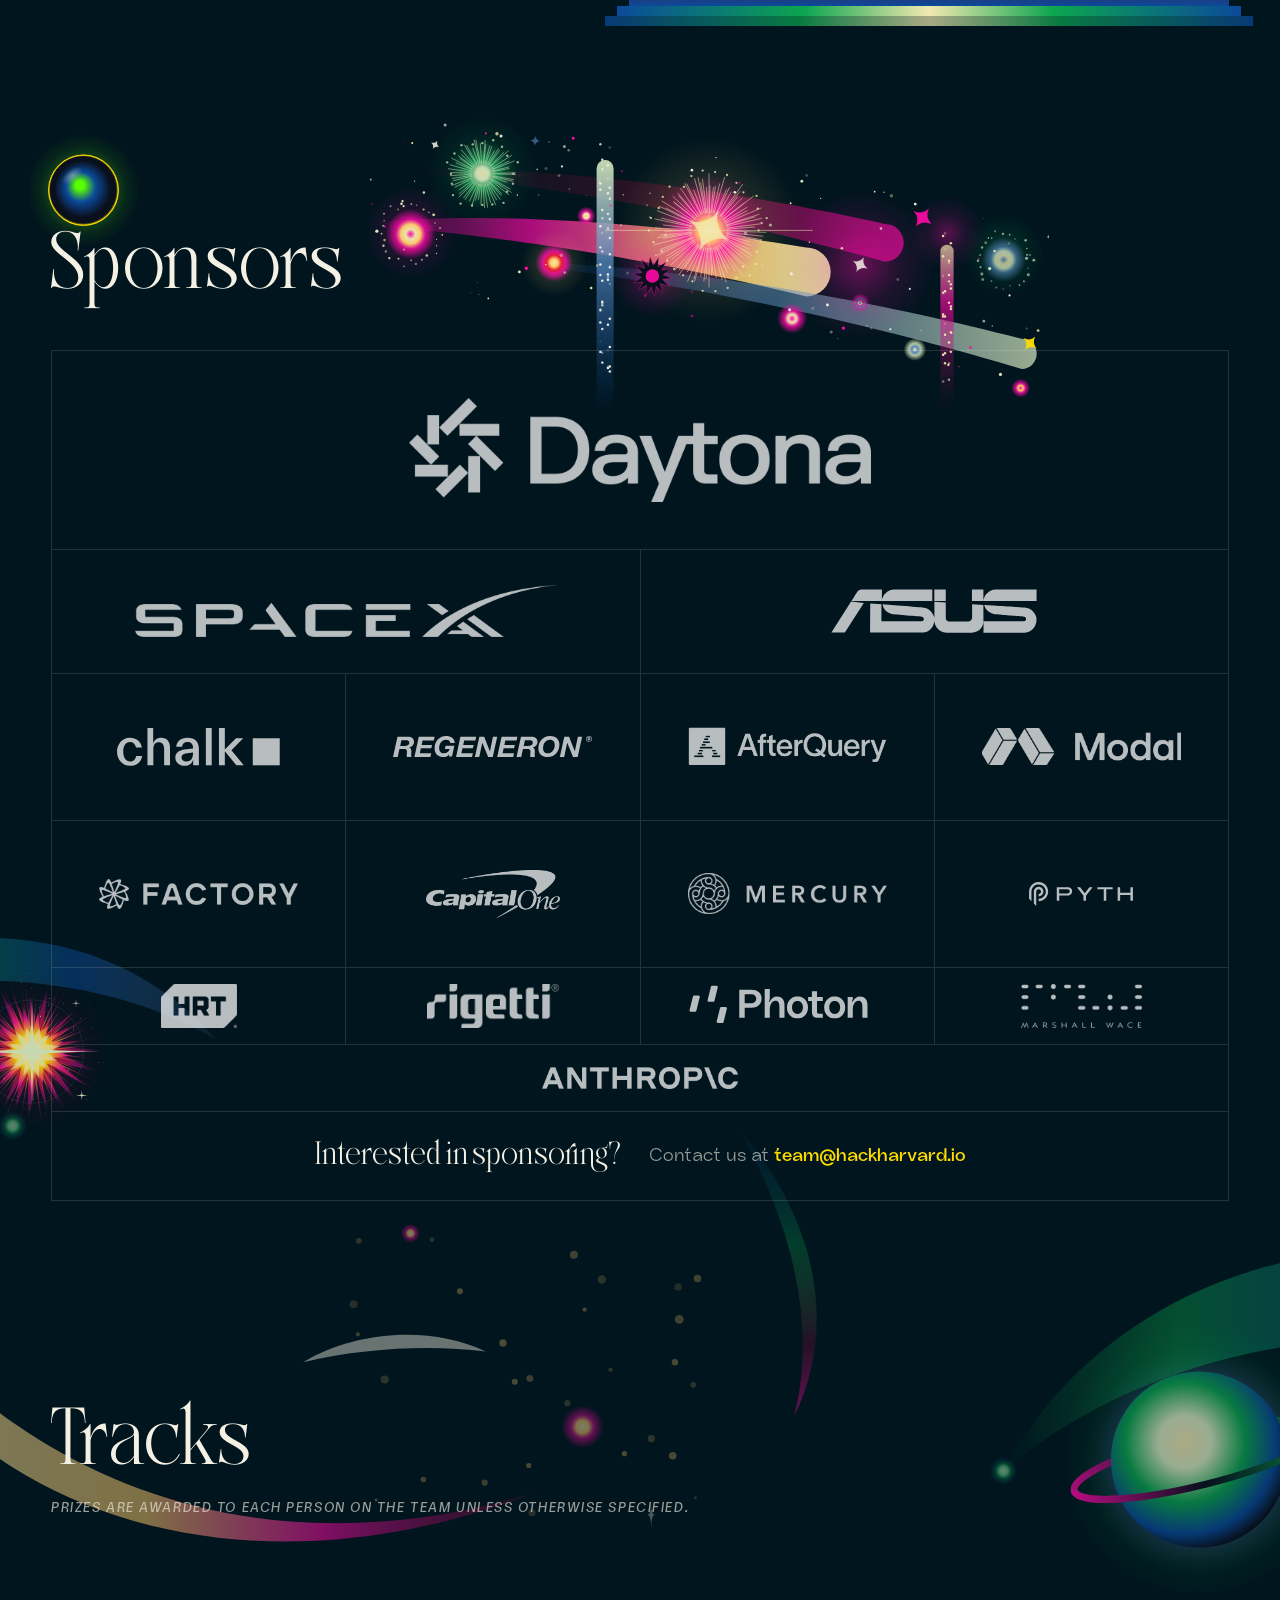
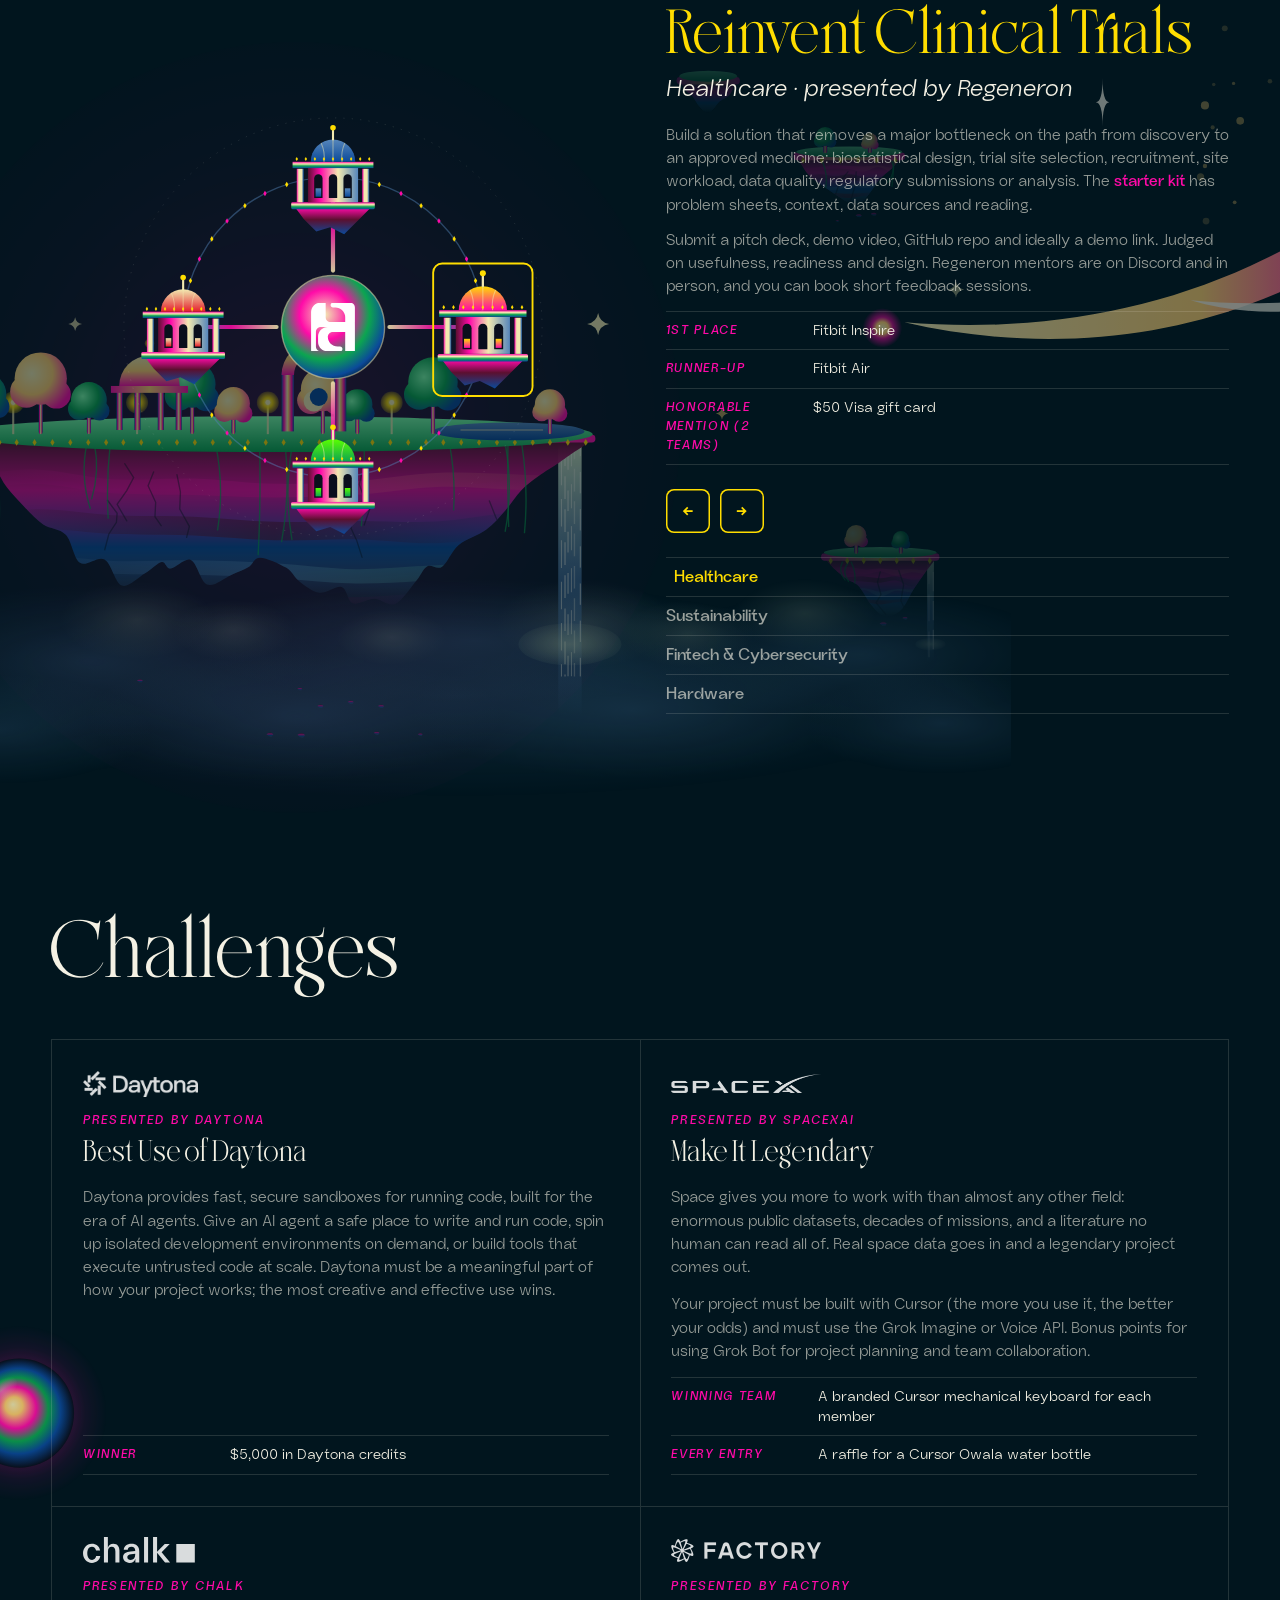
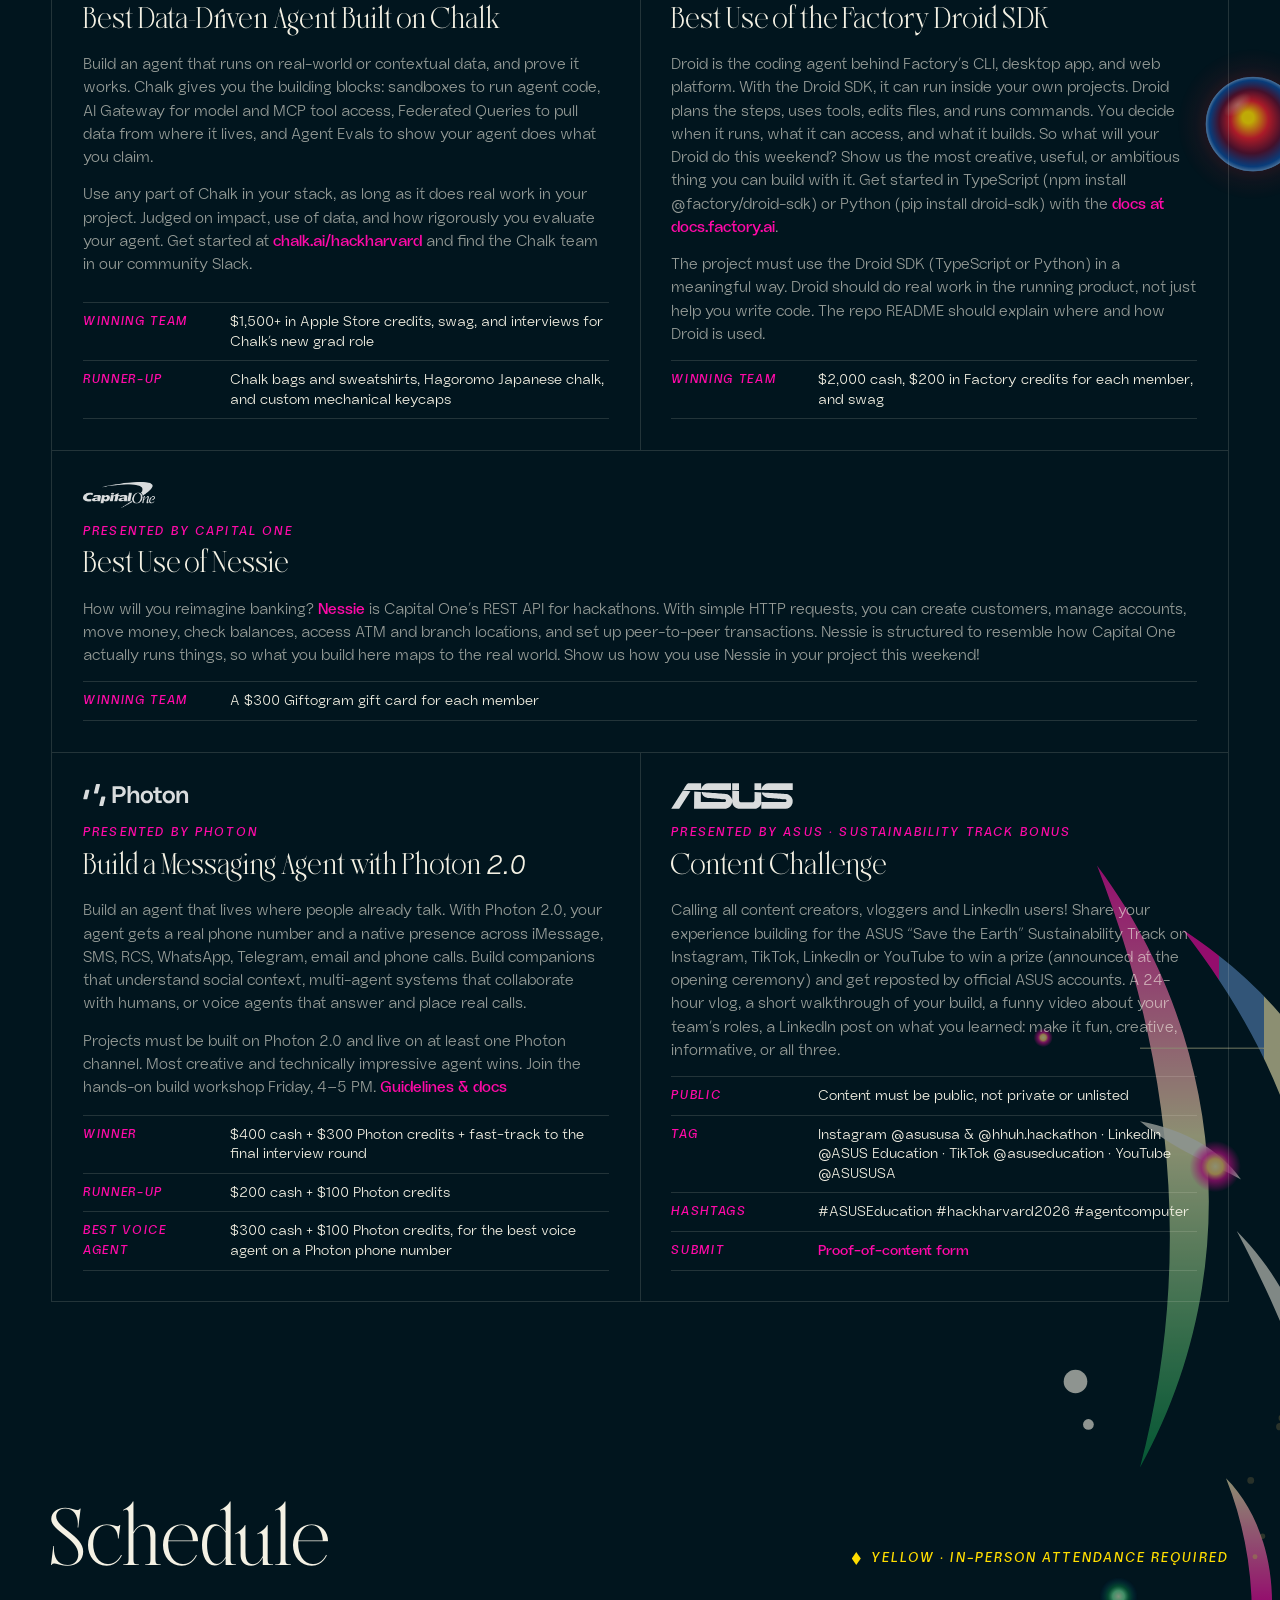
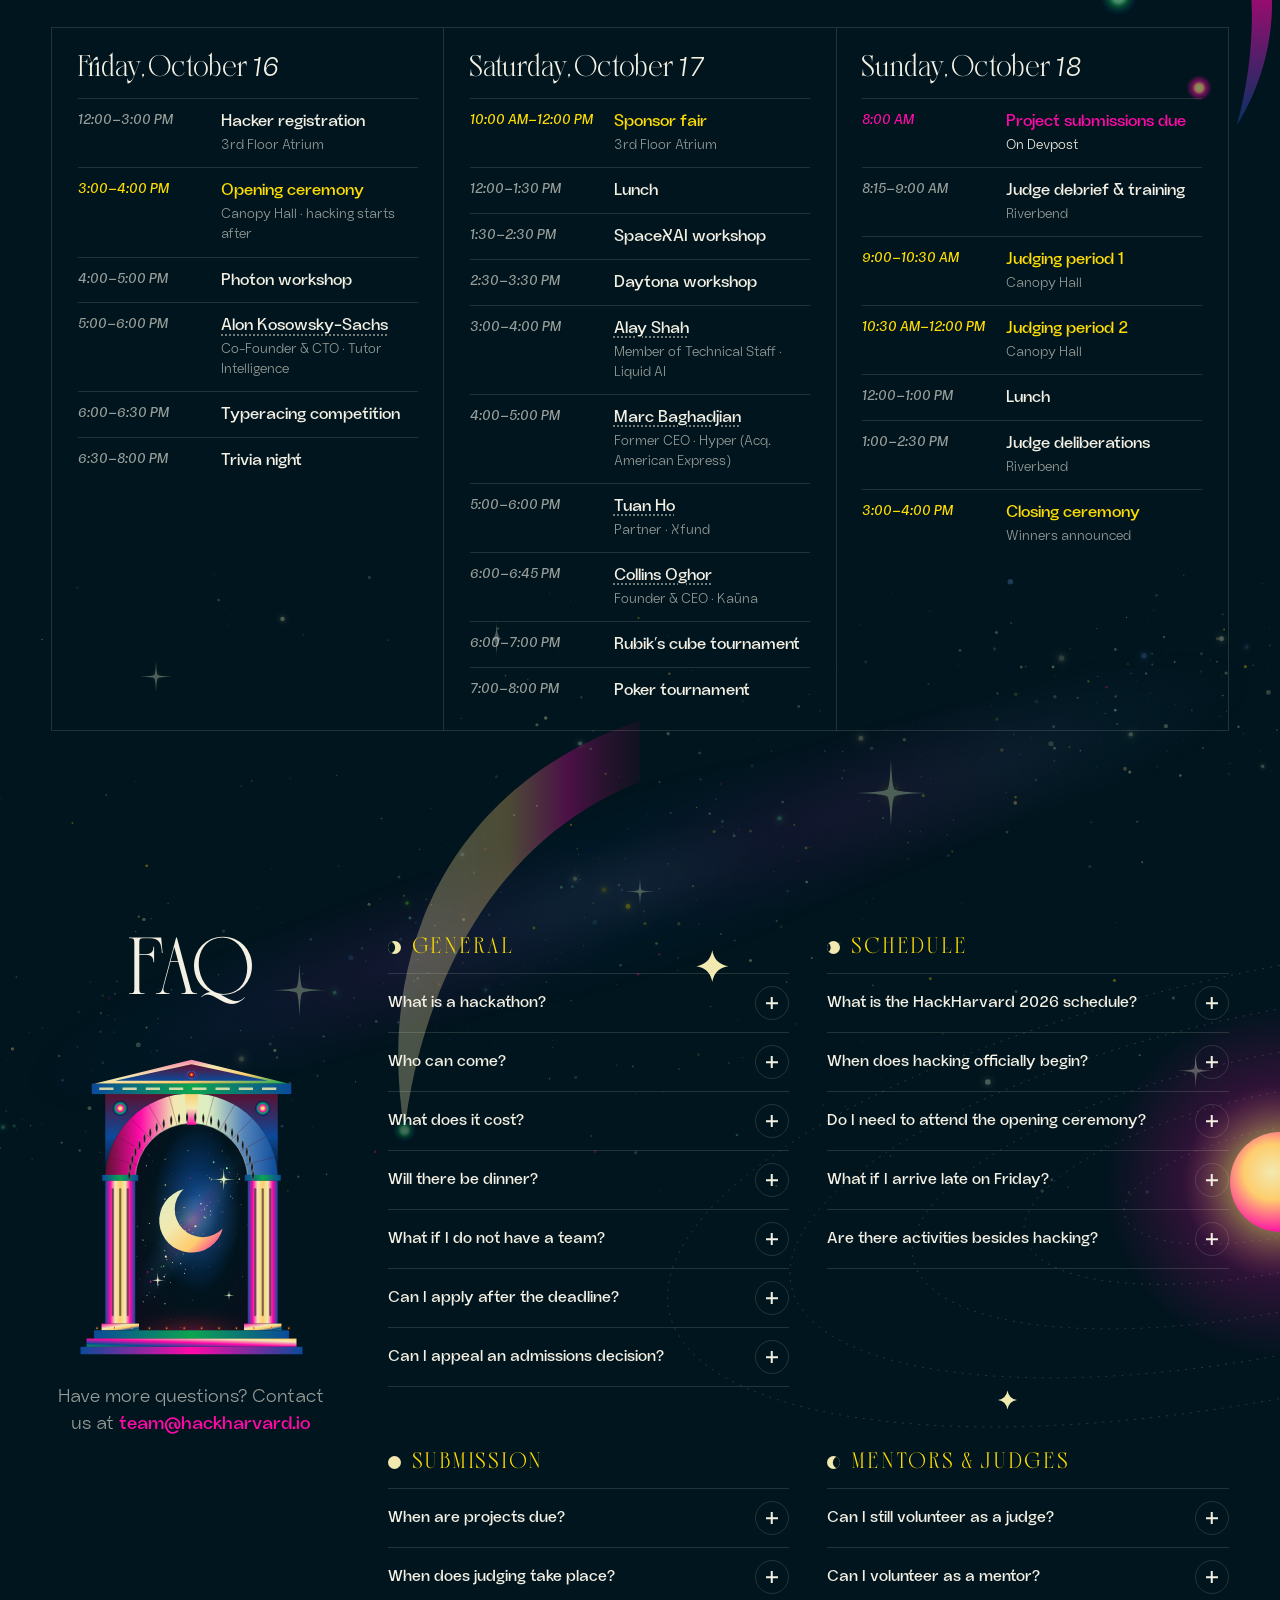
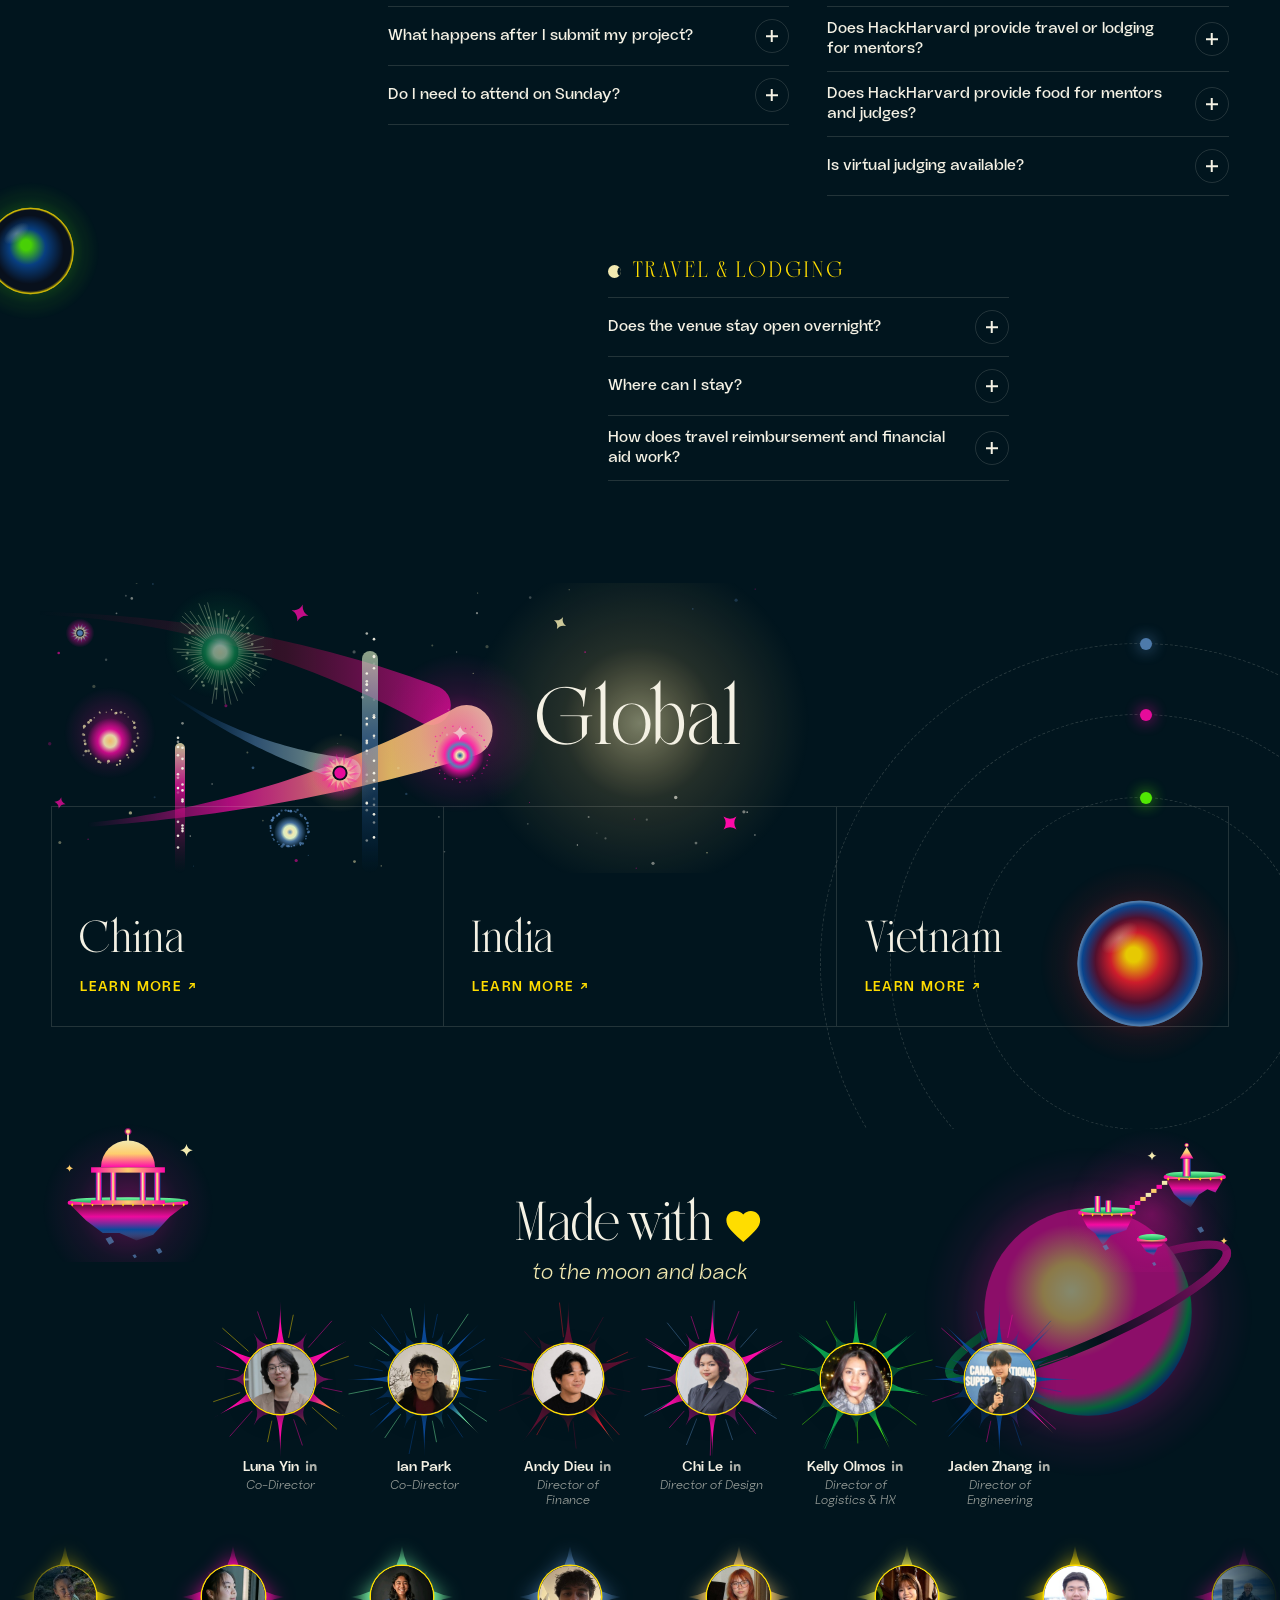
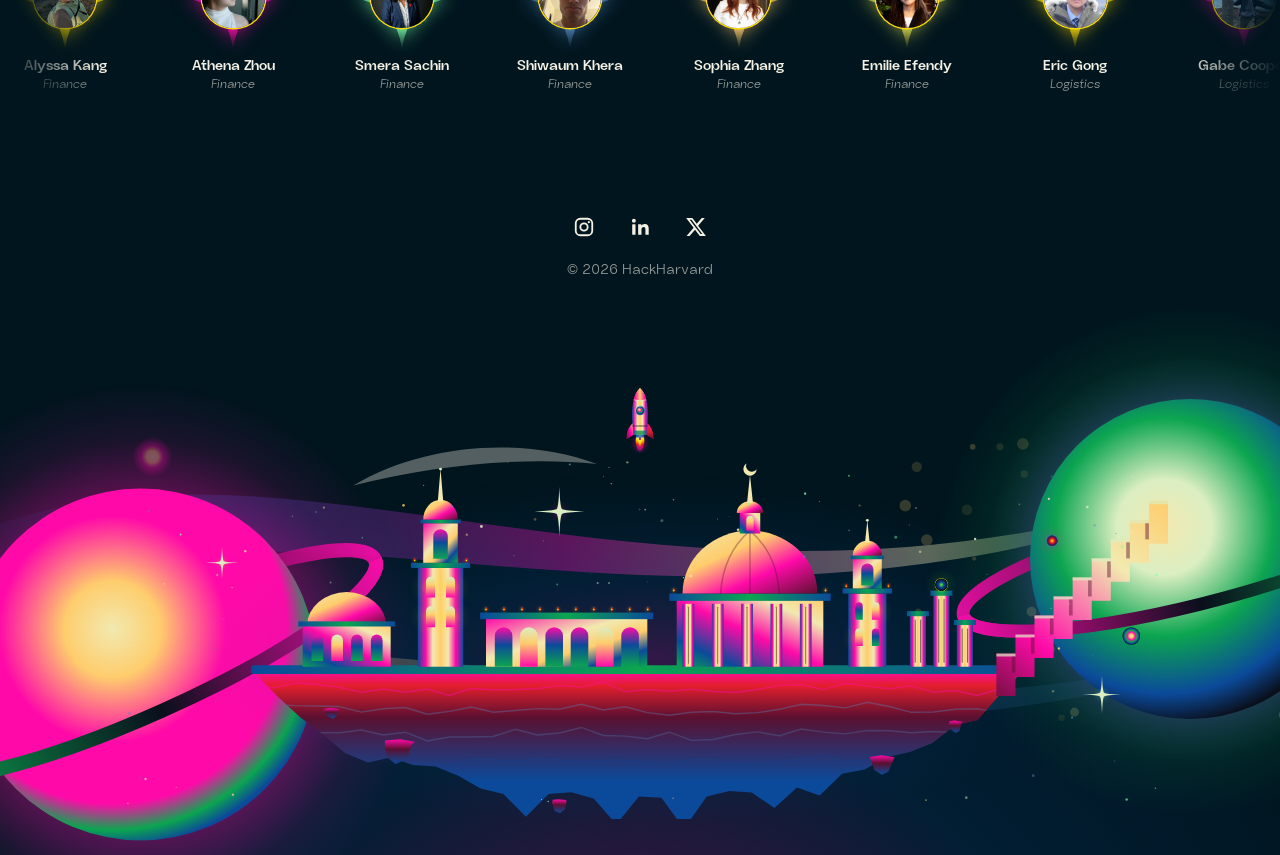
==== commit 484d5bcb: "Team: re-add Rick Yang, remove Anh Nguyen Co-Authored-By: Claude Opus 5.5 <noreply@anthropic.com>" ====
--- a/index.html
+++ b/index.html
@@ -9,12 +9,12 @@
   <meta property="og:title" content="HackHarvard 2026 — Hack to the Moon" />
   <meta property="og:description" content="A 36-hour undergraduate hackathon at Harvard University. October 16–18, 2026 · Cambridge, MA." />
   <meta property="og:image" content="assets/img/og-art.jpg" />
-  <link rel="icon" type="image/png" sizes="32x32" href="assets/img/favicon-32.png?v=20261017b" />
-  <link rel="apple-touch-icon" href="assets/img/apple-touch-icon.png?v=20261017b" />
+  <link rel="icon" type="image/png" sizes="32x32" href="assets/img/favicon-32.png?v=20261017d" />
+  <link rel="apple-touch-icon" href="assets/img/apple-touch-icon.png?v=20261017d" />
   <link rel="preload" href="assets/fonts/Makcasa-Regular.woff2" as="font" type="font/woff2" crossorigin />
   <link rel="preload" href="assets/fonts/AVEstiana-Black.woff2" as="font" type="font/woff2" crossorigin />
   <link rel="preload" href="assets/fonts/AVEstiana-BlackOblique.woff2" as="font" type="font/woff2" crossorigin />
-  <link rel="stylesheet" href="css/style.css?v=20261017b" />
+  <link rel="stylesheet" href="css/style.css?v=20261017d" />
 </head>
 <body class="is-loading">
 
@@ -124,7 +124,7 @@
       <div class="temple reveal" style="--d:.15s">
         <!-- bell tower stands just left of the temple -->
         <div class="deco deco--tower" data-depth=".05" data-tower>
-          <img src="assets/svg/utopia-tower.svg?v=20261017b" alt="" aria-hidden="true" />
+          <img src="assets/svg/utopia-tower.svg?v=20261017d" alt="" aria-hidden="true" />
           <output class="tower__wpm" aria-live="polite"><b></b><span>WPM</span><small></small></output>
           <button class="tower__bell" type="button" aria-label="Ring the bell to reset the typing test" tabindex="-1">
             <svg viewBox="176 346 48 58" aria-hidden="true"><defs><linearGradient id="bell-g" x1="0" y1="0" x2="1" y2="1"><stop offset="0" stop-color="var(--butter)"/><stop offset=".5" stop-color="var(--yellow)"/><stop offset="1" stop-color="var(--red)"/></linearGradient></defs>
@@ -541,7 +541,7 @@
     </footer>
   </main>
 
-  <script src="js/main.js?v=20261017b" defer></script>
-  <script src="js/egg.js?v=20261017b" defer></script>
+  <script src="js/main.js?v=20261017d" defer></script>
+  <script src="js/egg.js?v=20261017d" defer></script>
 </body>
 </html>
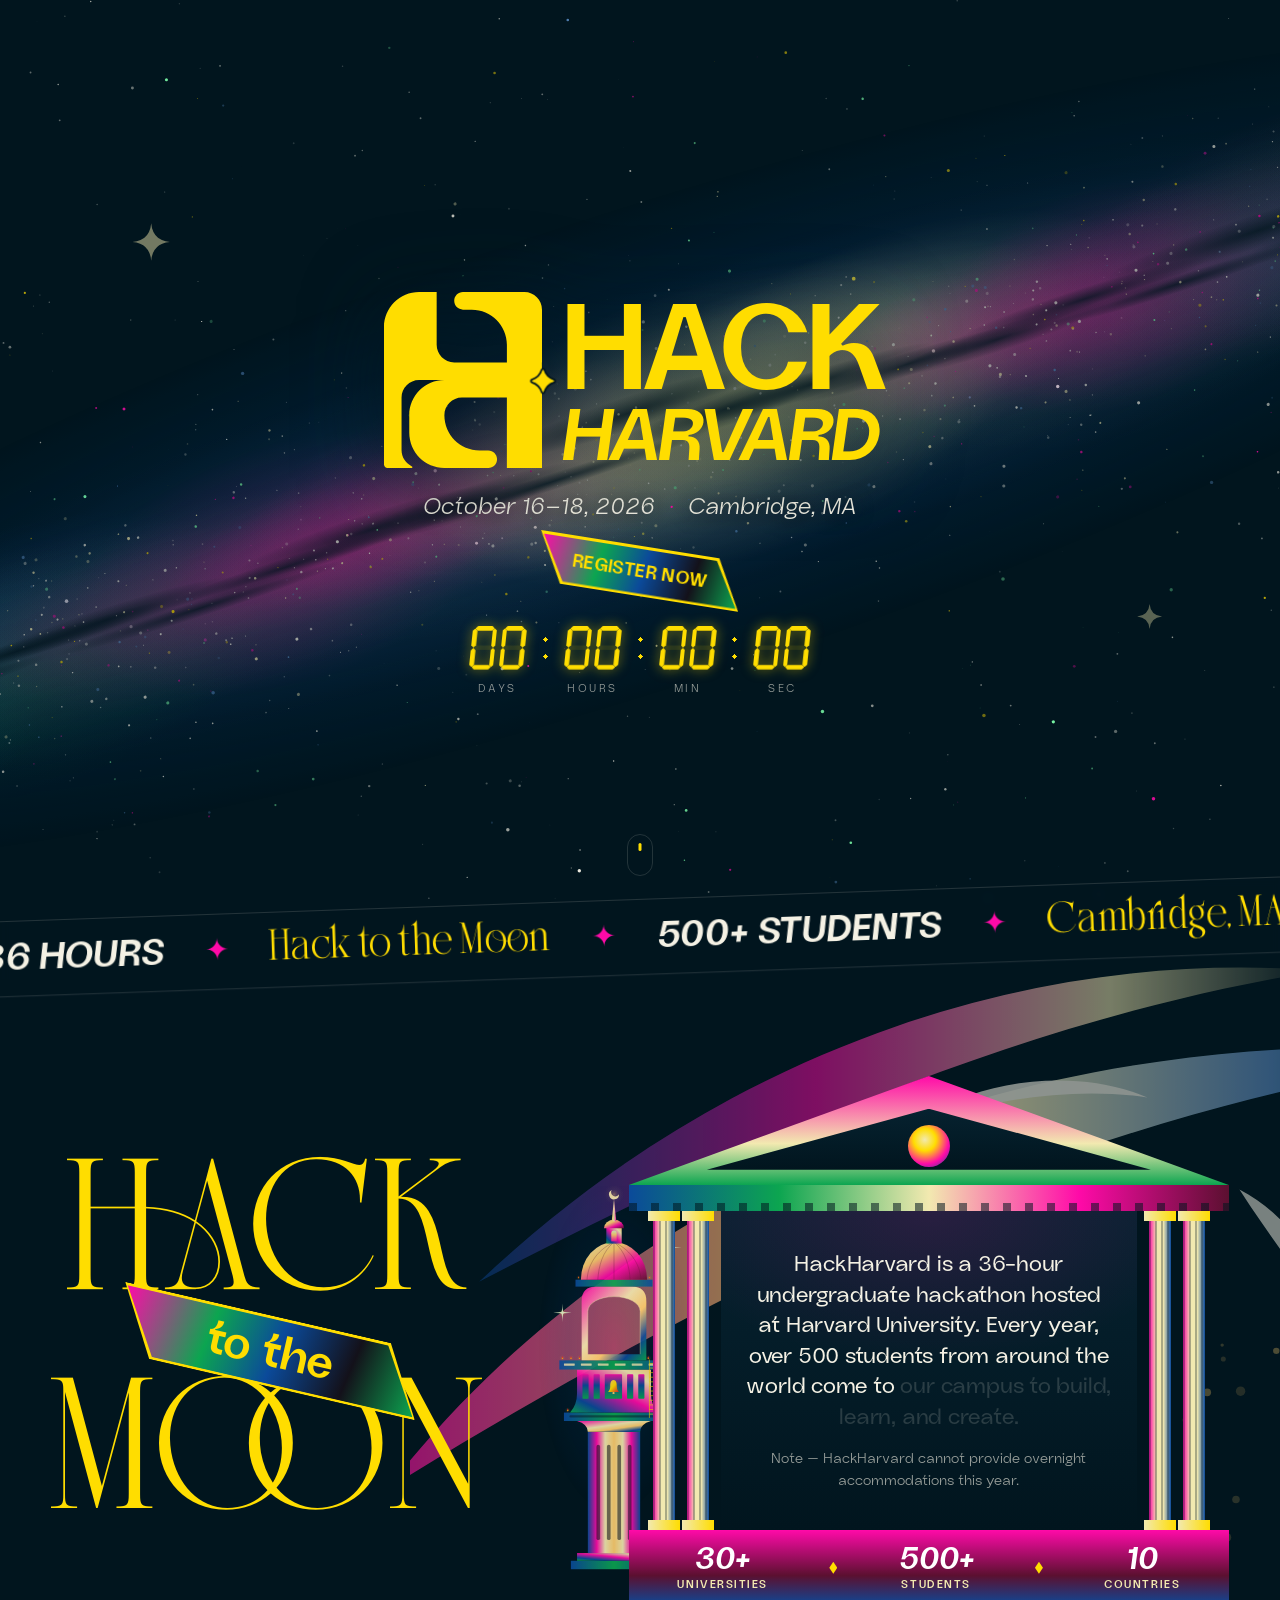
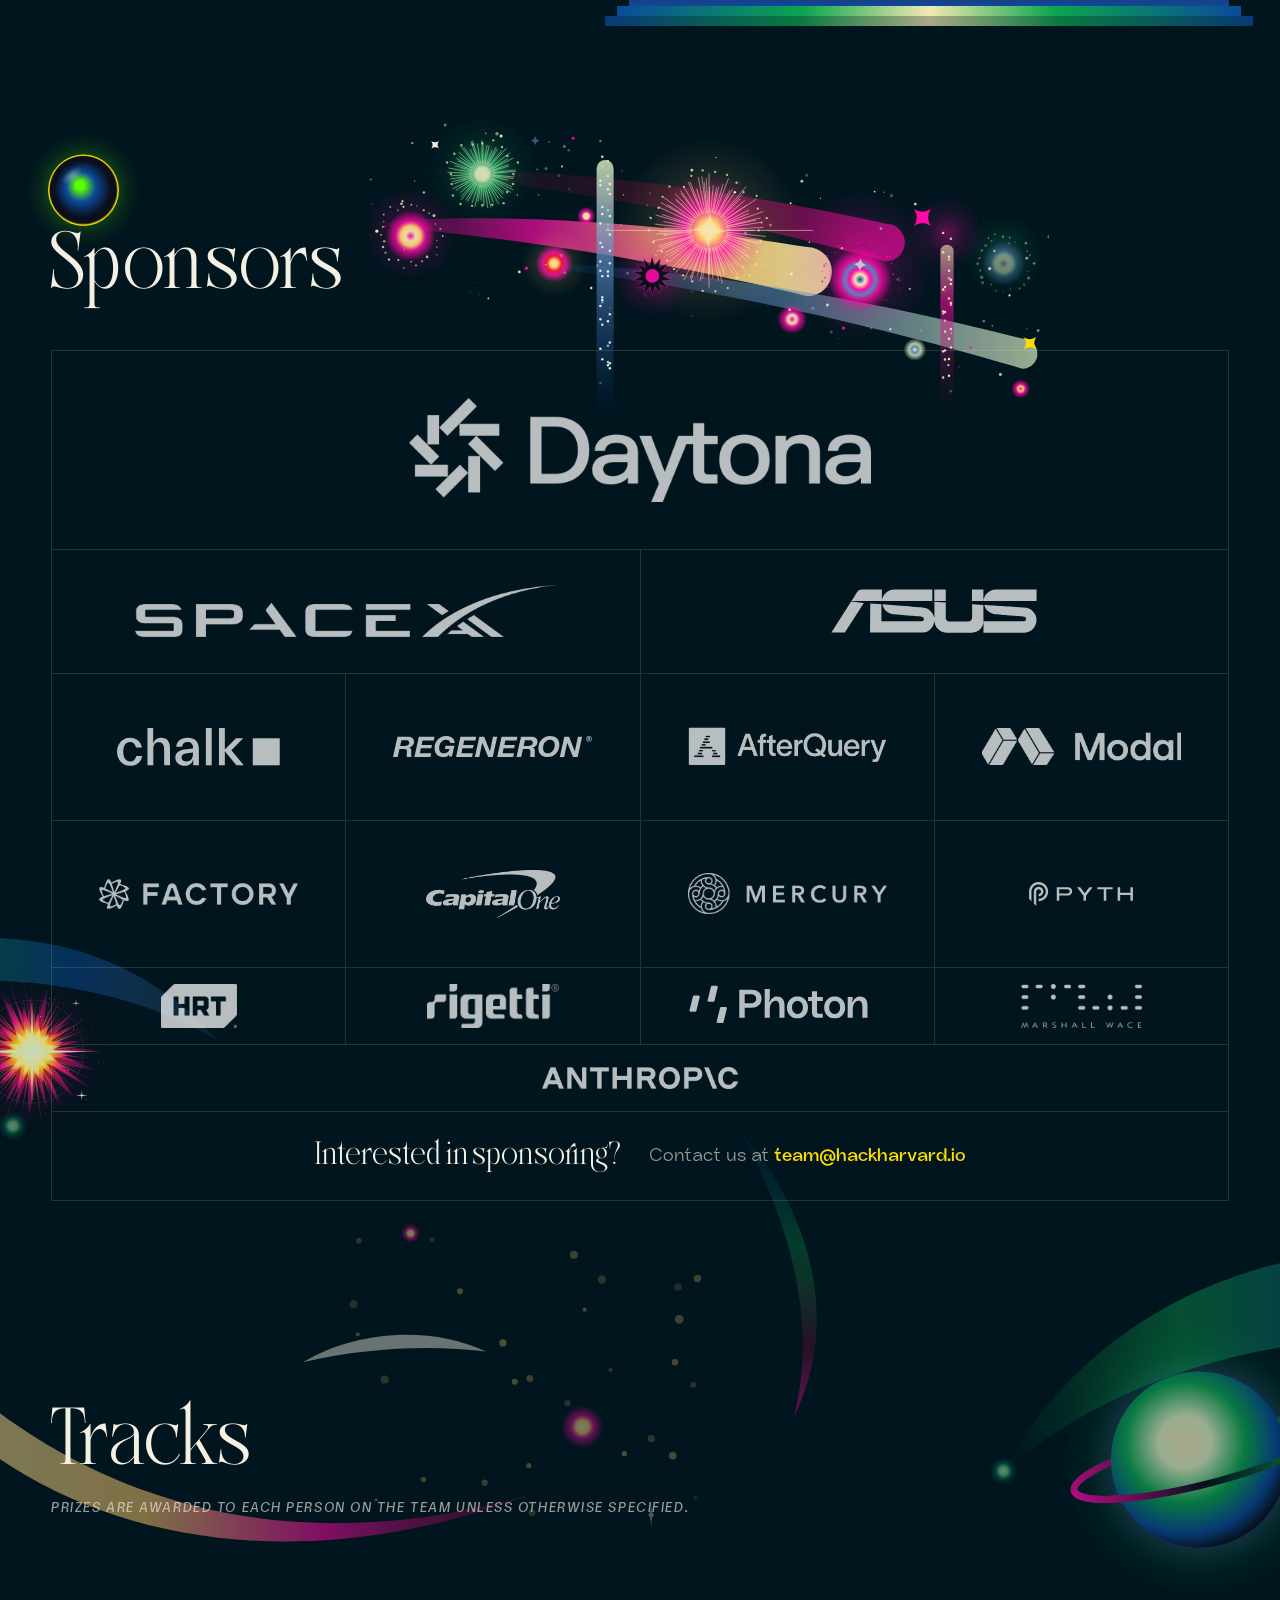
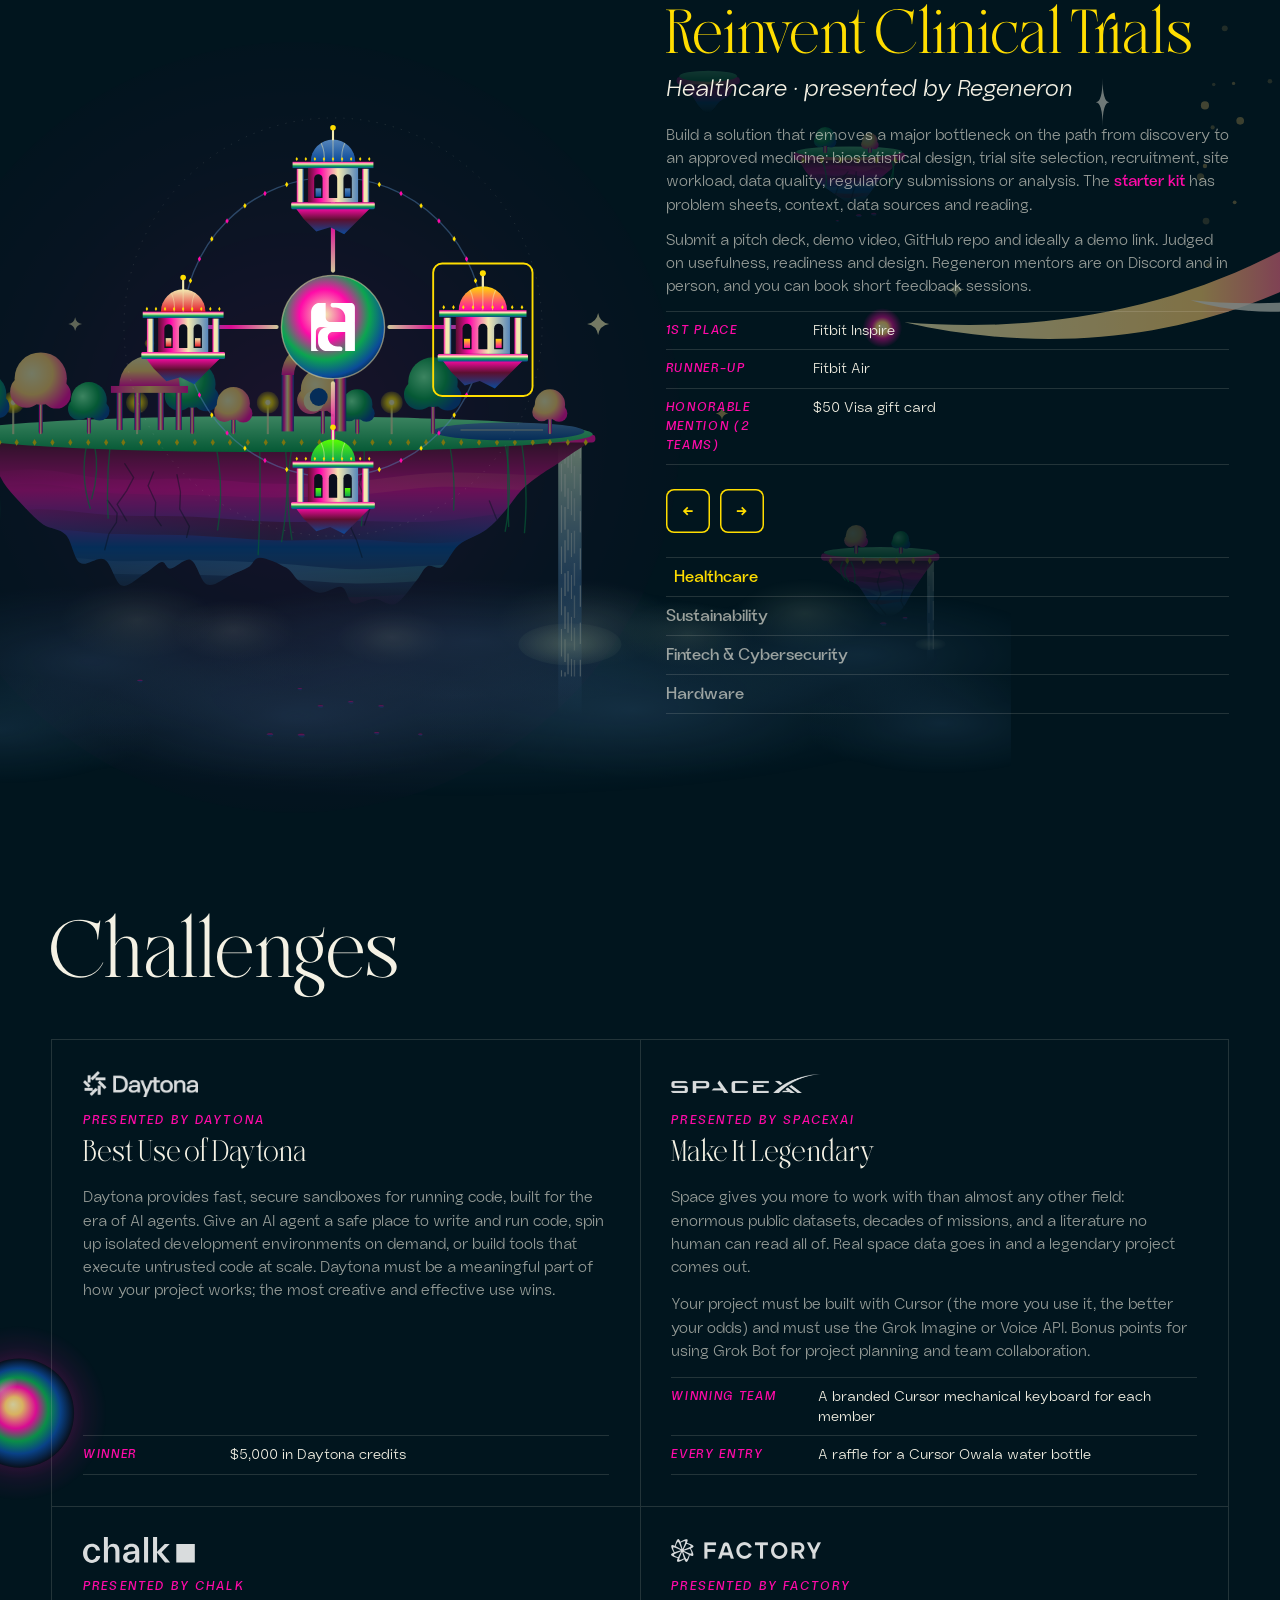
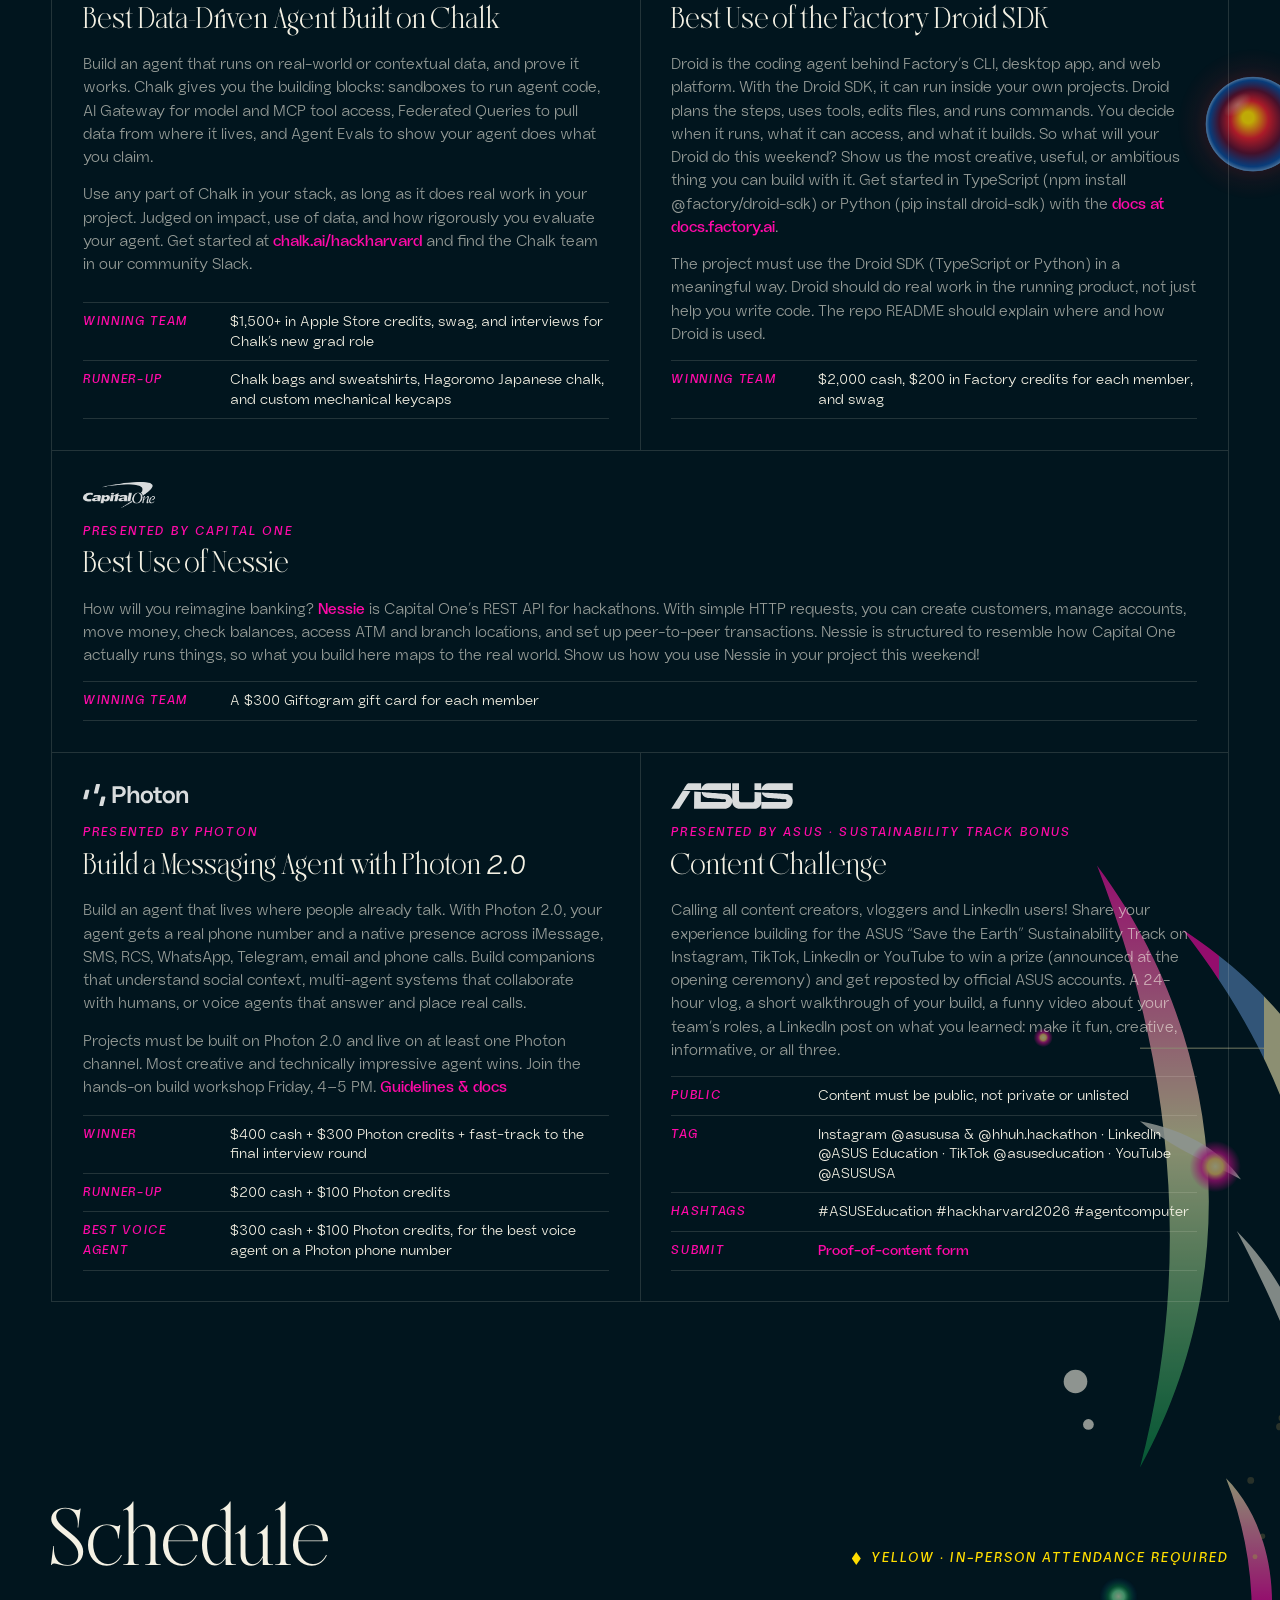
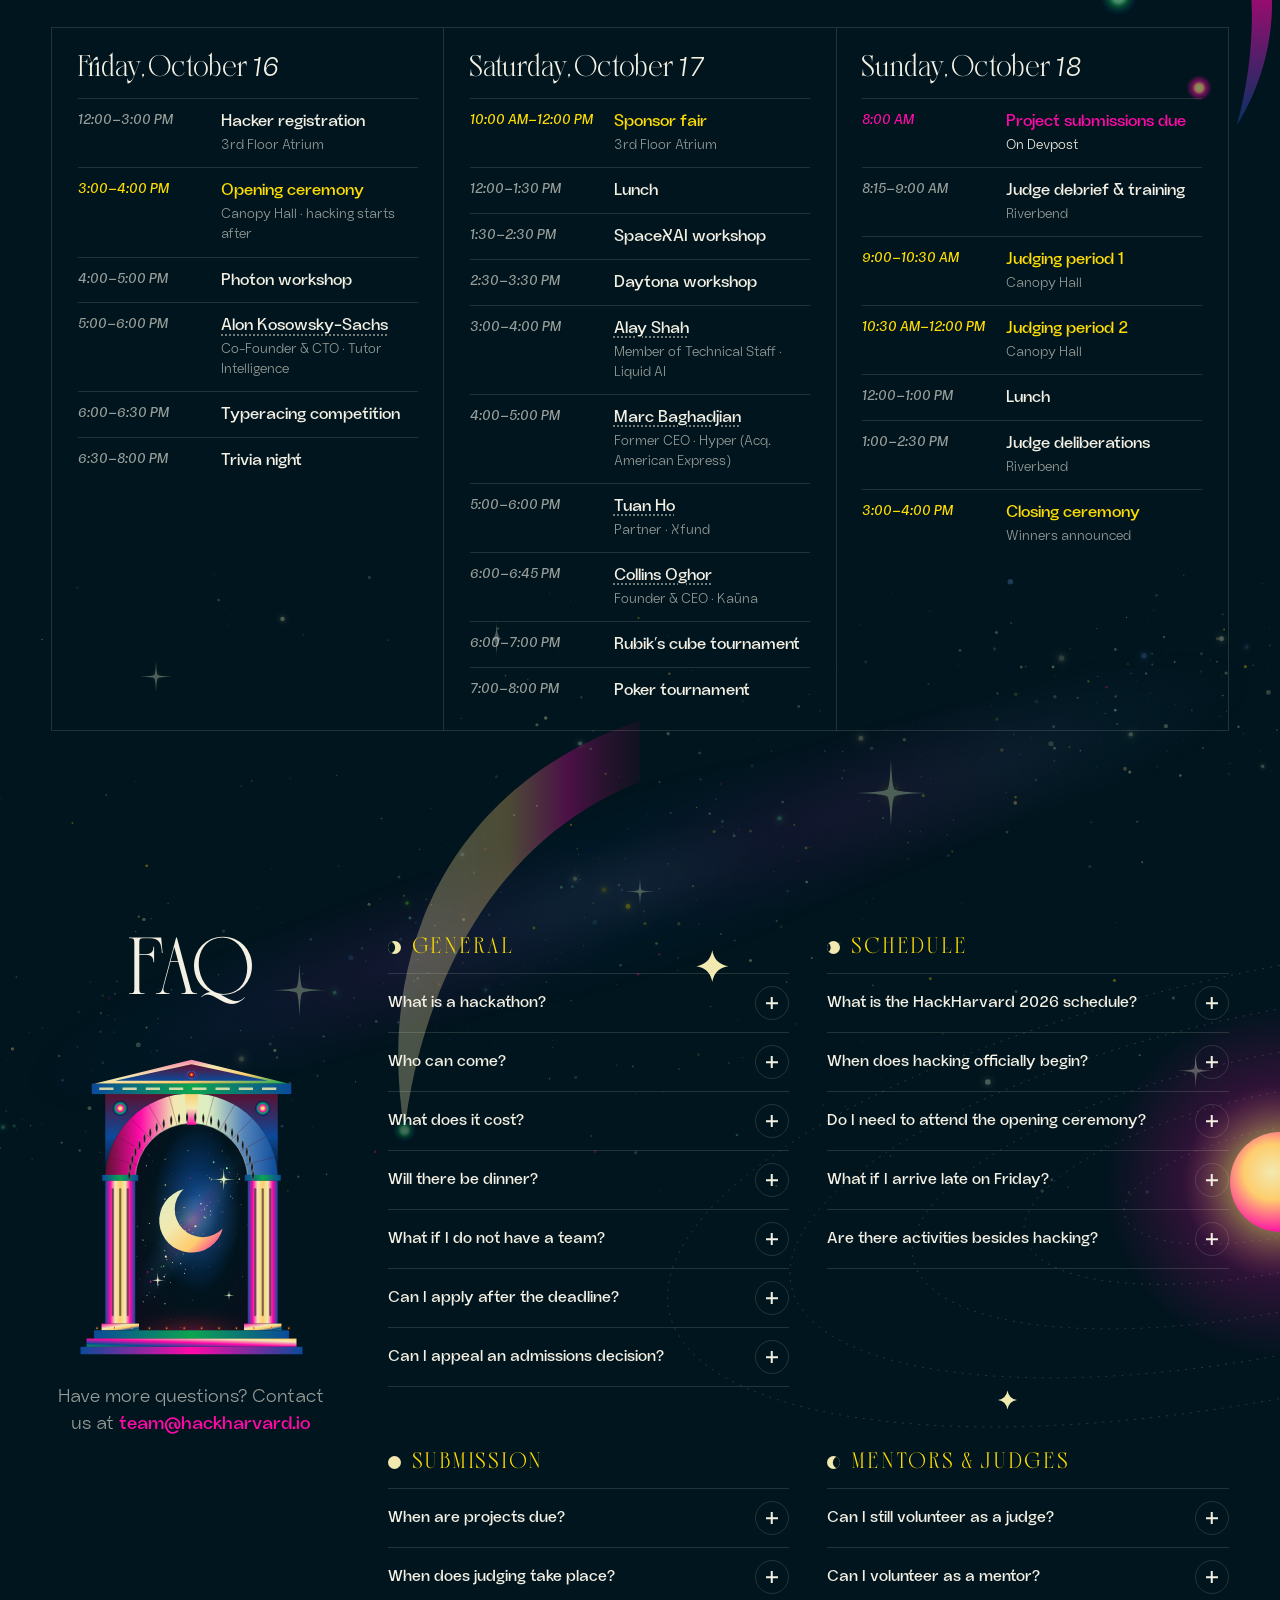
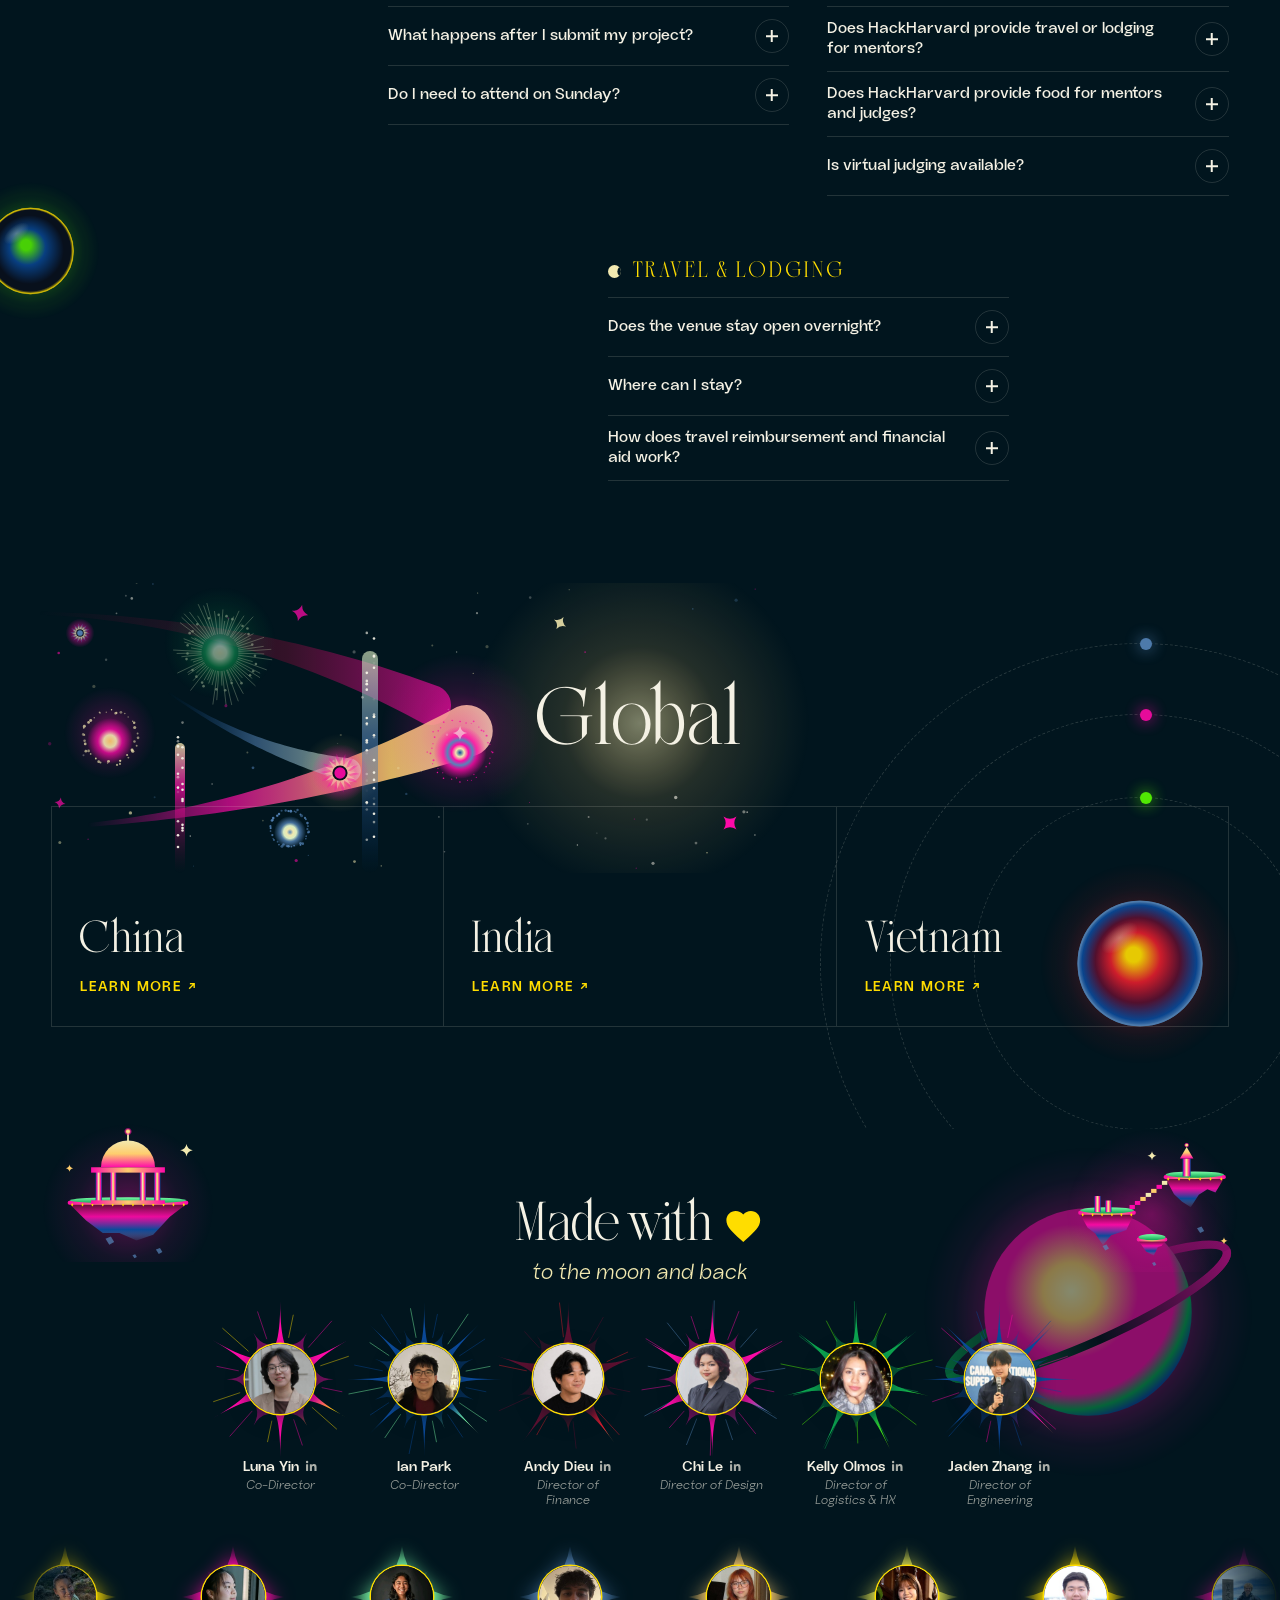
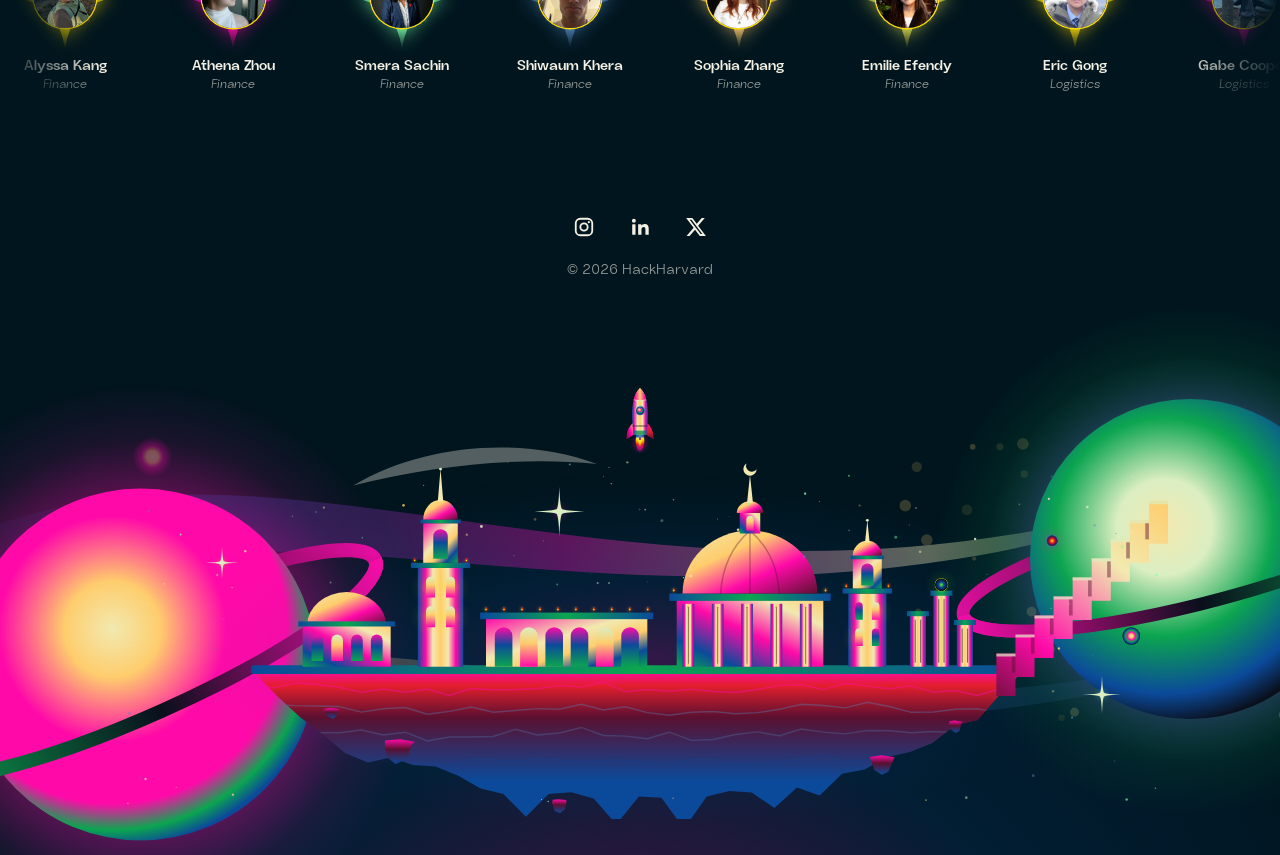
==== commit d2f009de: "Team: re-add Amy Zhang Co-Authored-By: Claude Opus 5.5 <noreply@anthropic.com>" ====
--- a/index.html
+++ b/index.html
@@ -9,12 +9,12 @@
   <meta property="og:title" content="HackHarvard 2026 — Hack to the Moon" />
   <meta property="og:description" content="A 36-hour undergraduate hackathon at Harvard University. October 16–18, 2026 · Cambridge, MA." />
   <meta property="og:image" content="assets/img/og-art.jpg" />
-  <link rel="icon" type="image/png" sizes="32x32" href="assets/img/favicon-32.png?v=20261017d" />
-  <link rel="apple-touch-icon" href="assets/img/apple-touch-icon.png?v=20261017d" />
+  <link rel="icon" type="image/png" sizes="32x32" href="assets/img/favicon-32.png?v=20261018a" />
+  <link rel="apple-touch-icon" href="assets/img/apple-touch-icon.png?v=20261018a" />
   <link rel="preload" href="assets/fonts/Makcasa-Regular.woff2" as="font" type="font/woff2" crossorigin />
   <link rel="preload" href="assets/fonts/AVEstiana-Black.woff2" as="font" type="font/woff2" crossorigin />
   <link rel="preload" href="assets/fonts/AVEstiana-BlackOblique.woff2" as="font" type="font/woff2" crossorigin />
-  <link rel="stylesheet" href="css/style.css?v=20261017d" />
+  <link rel="stylesheet" href="css/style.css?v=20261018a" />
 </head>
 <body class="is-loading">
 
@@ -124,7 +124,7 @@
       <div class="temple reveal" style="--d:.15s">
         <!-- bell tower stands just left of the temple -->
         <div class="deco deco--tower" data-depth=".05" data-tower>
-          <img src="assets/svg/utopia-tower.svg?v=20261017d" alt="" aria-hidden="true" />
+          <img src="assets/svg/utopia-tower.svg?v=20261018a" alt="" aria-hidden="true" />
           <output class="tower__wpm" aria-live="polite"><b></b><span>WPM</span><small></small></output>
           <button class="tower__bell" type="button" aria-label="Ring the bell to reset the typing test" tabindex="-1">
             <svg viewBox="176 346 48 58" aria-hidden="true"><defs><linearGradient id="bell-g" x1="0" y1="0" x2="1" y2="1"><stop offset="0" stop-color="var(--butter)"/><stop offset=".5" stop-color="var(--yellow)"/><stop offset="1" stop-color="var(--red)"/></linearGradient></defs>
@@ -541,7 +541,7 @@
     </footer>
   </main>
 
-  <script src="js/main.js?v=20261017d" defer></script>
-  <script src="js/egg.js?v=20261017d" defer></script>
+  <script src="js/main.js?v=20261018a" defer></script>
+  <script src="js/egg.js?v=20261018a" defer></script>
 </body>
 </html>
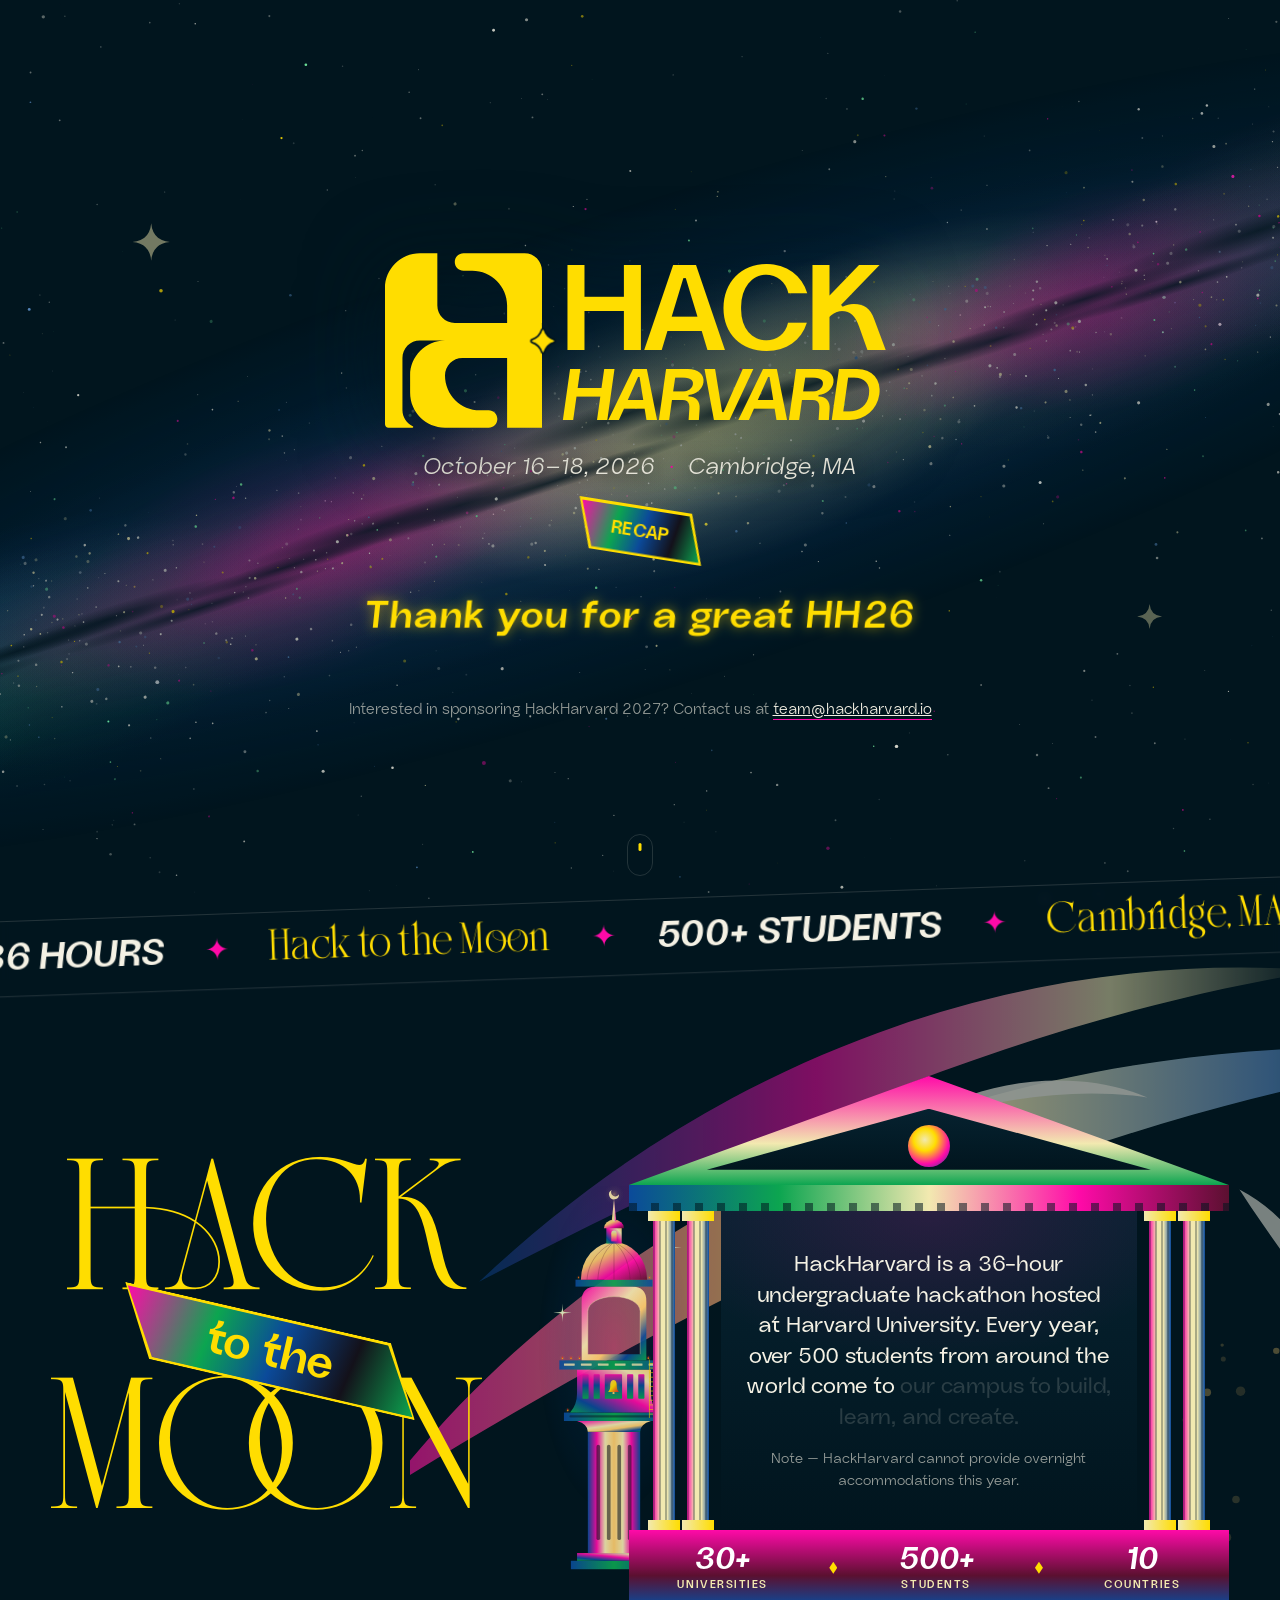
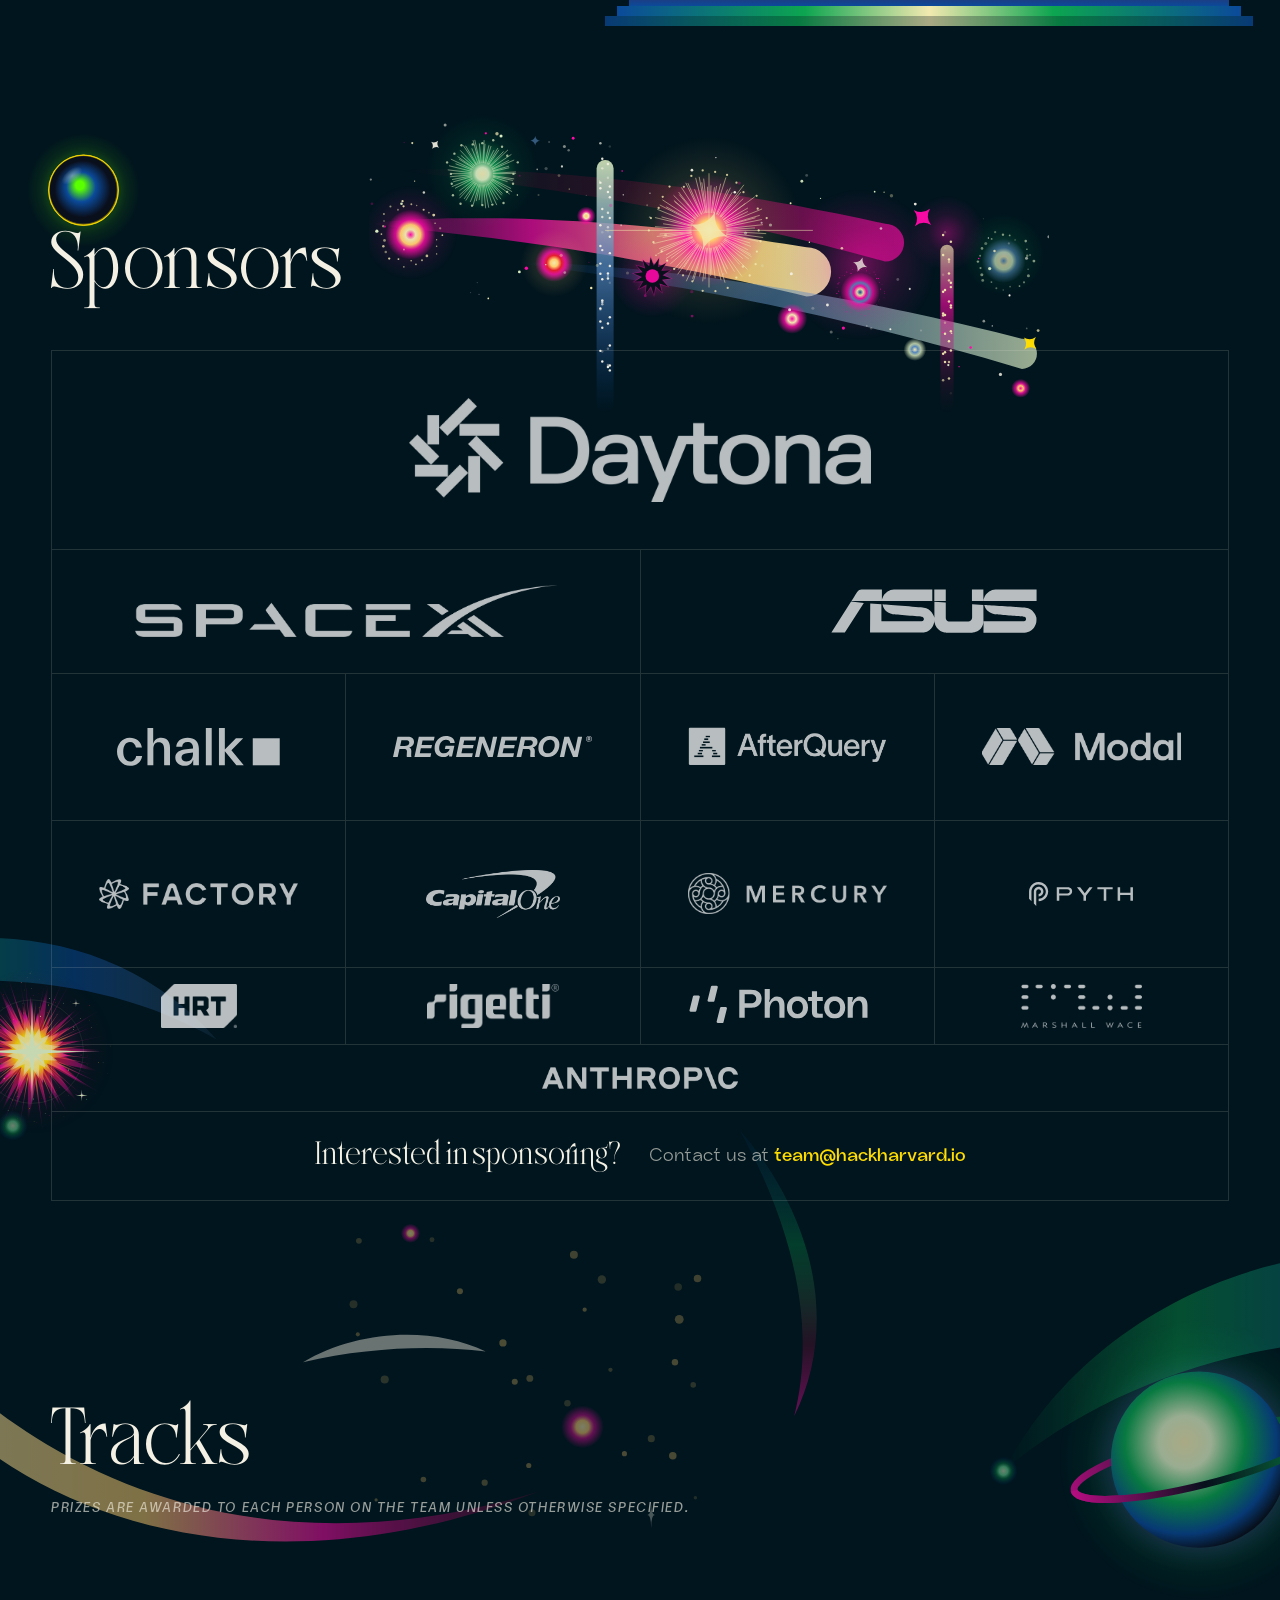
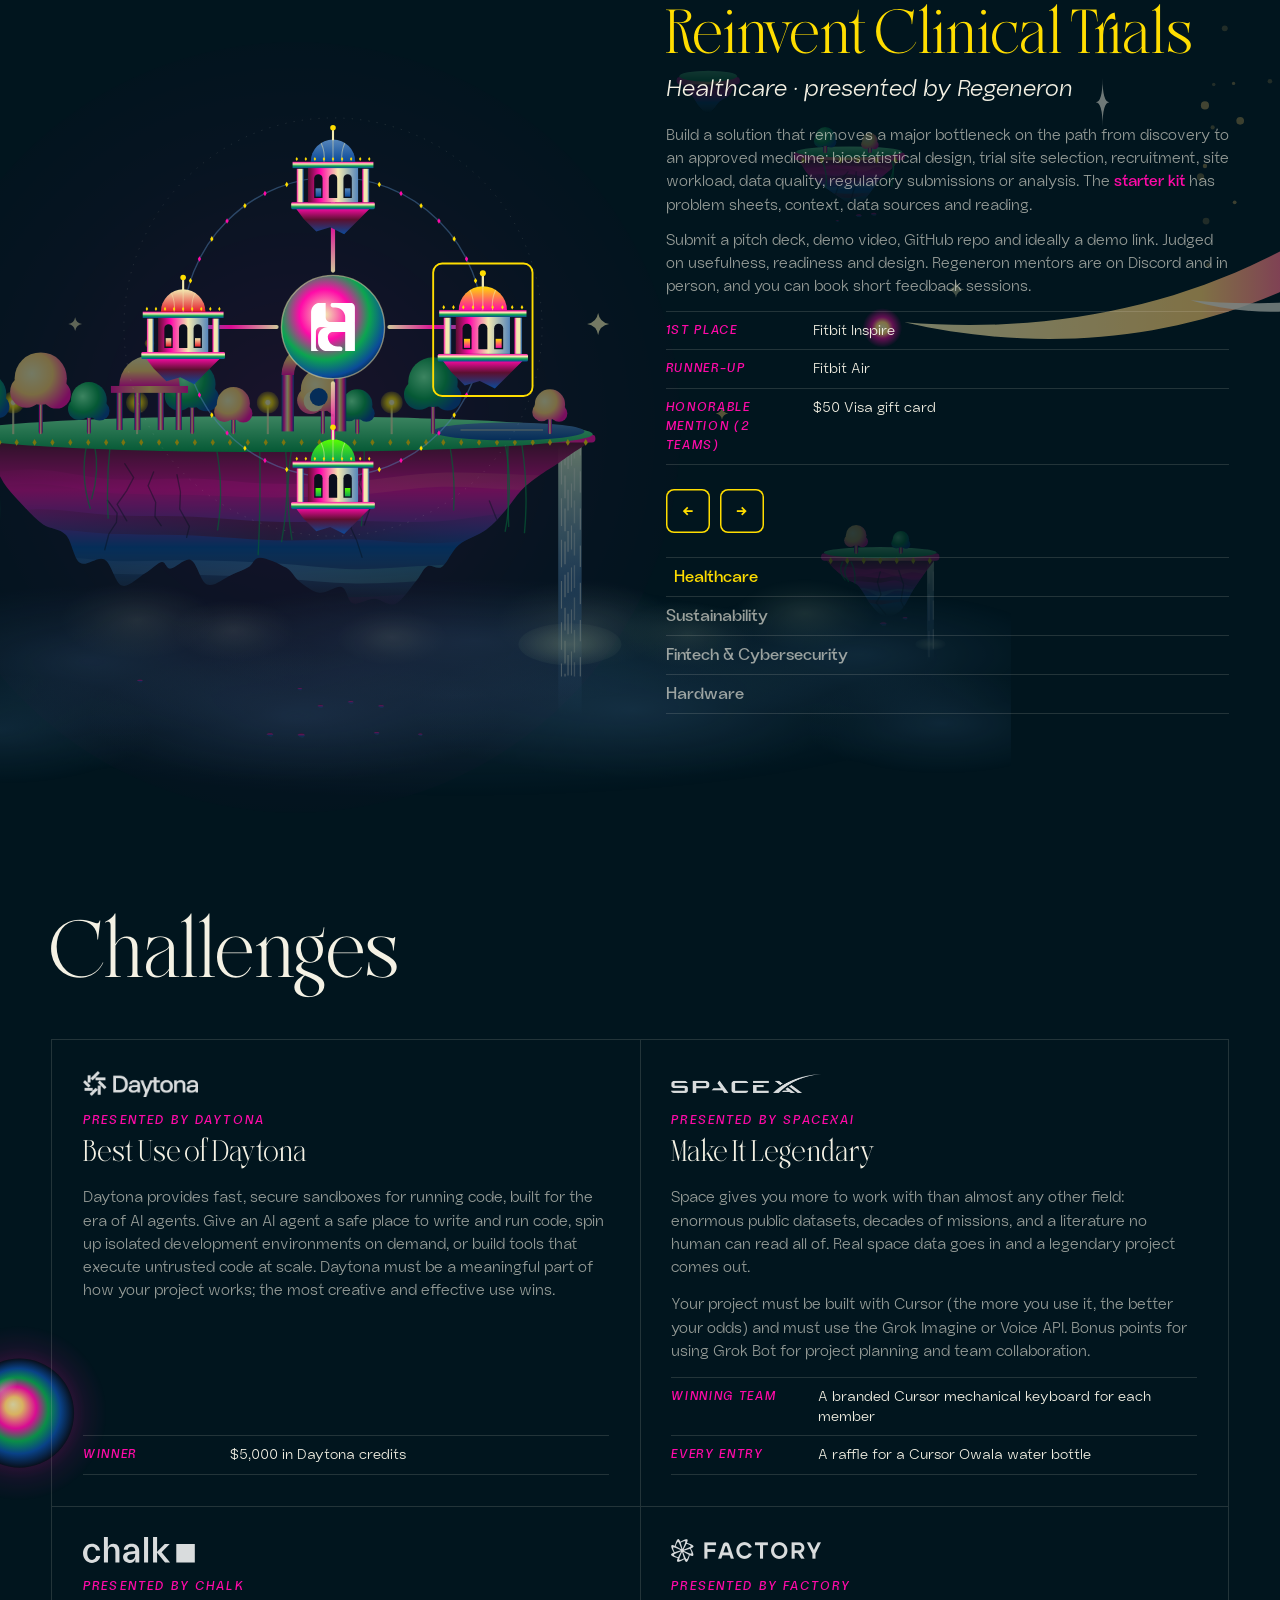
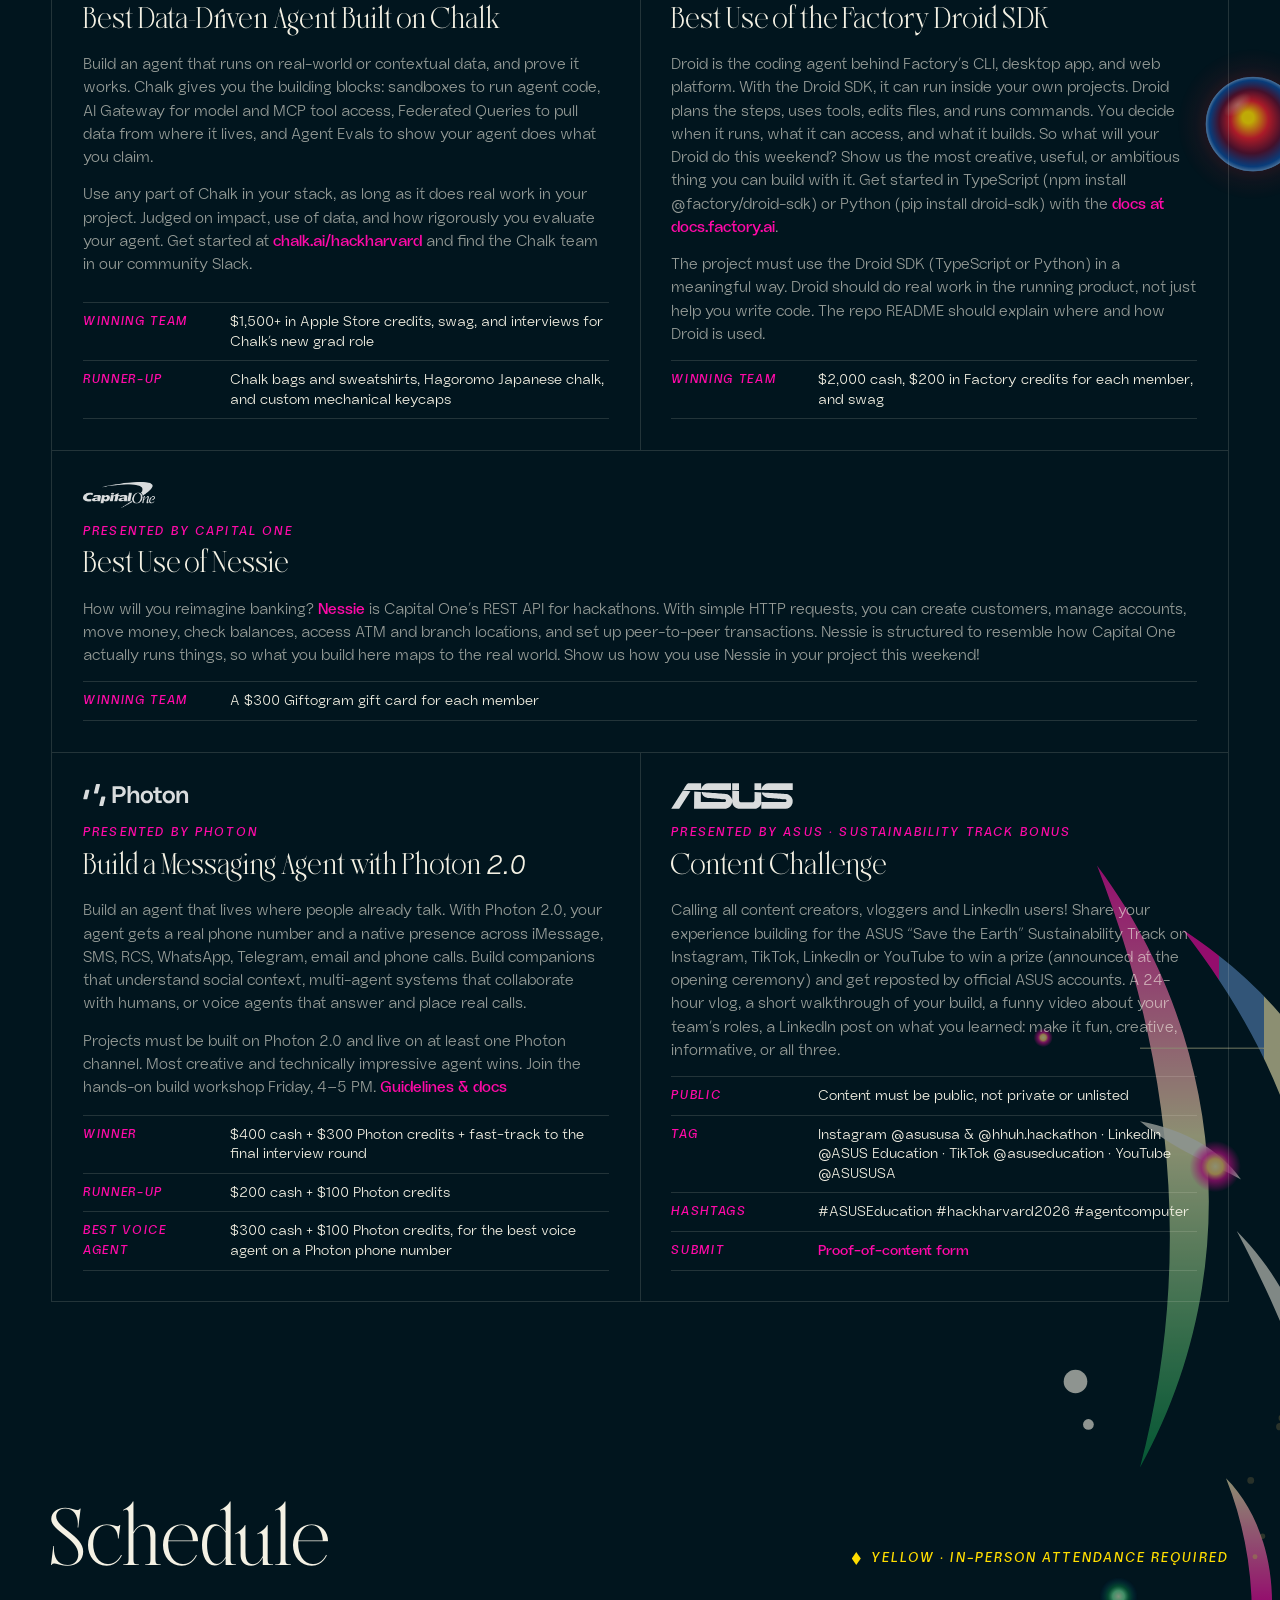
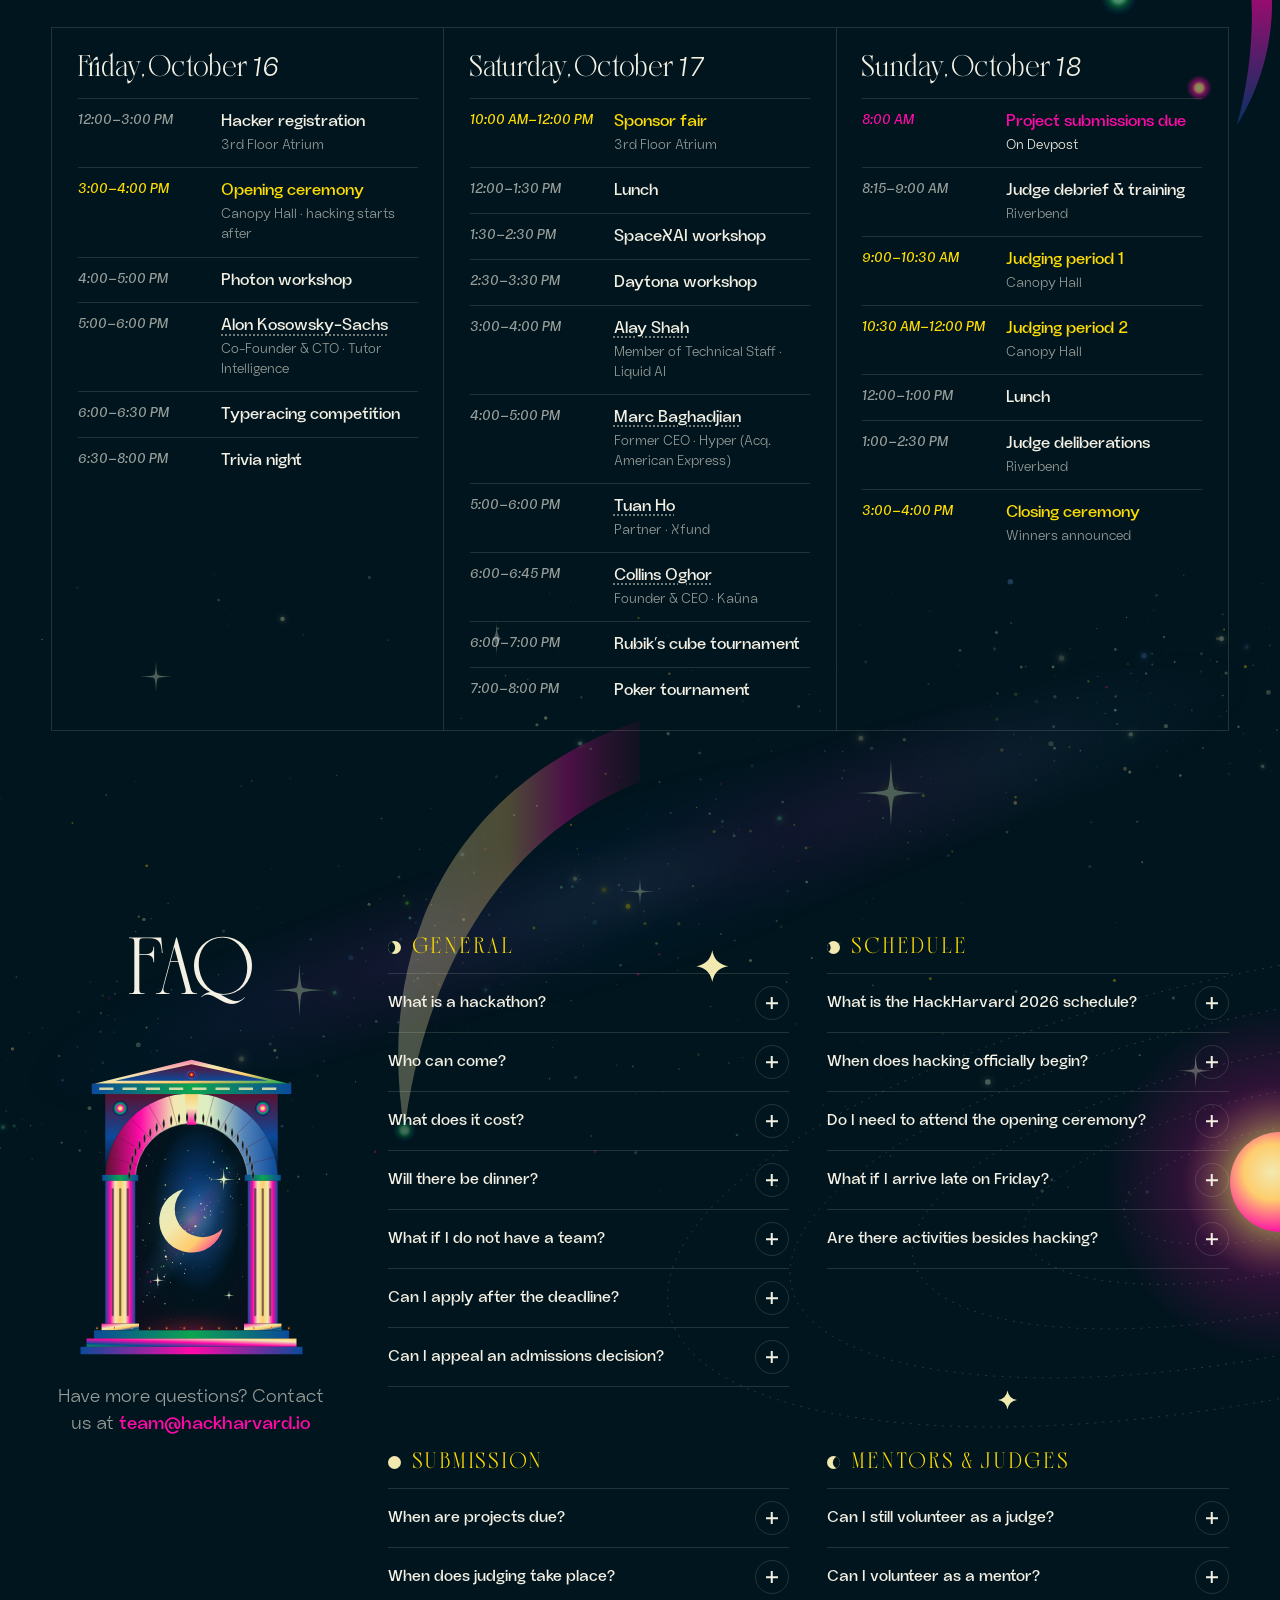
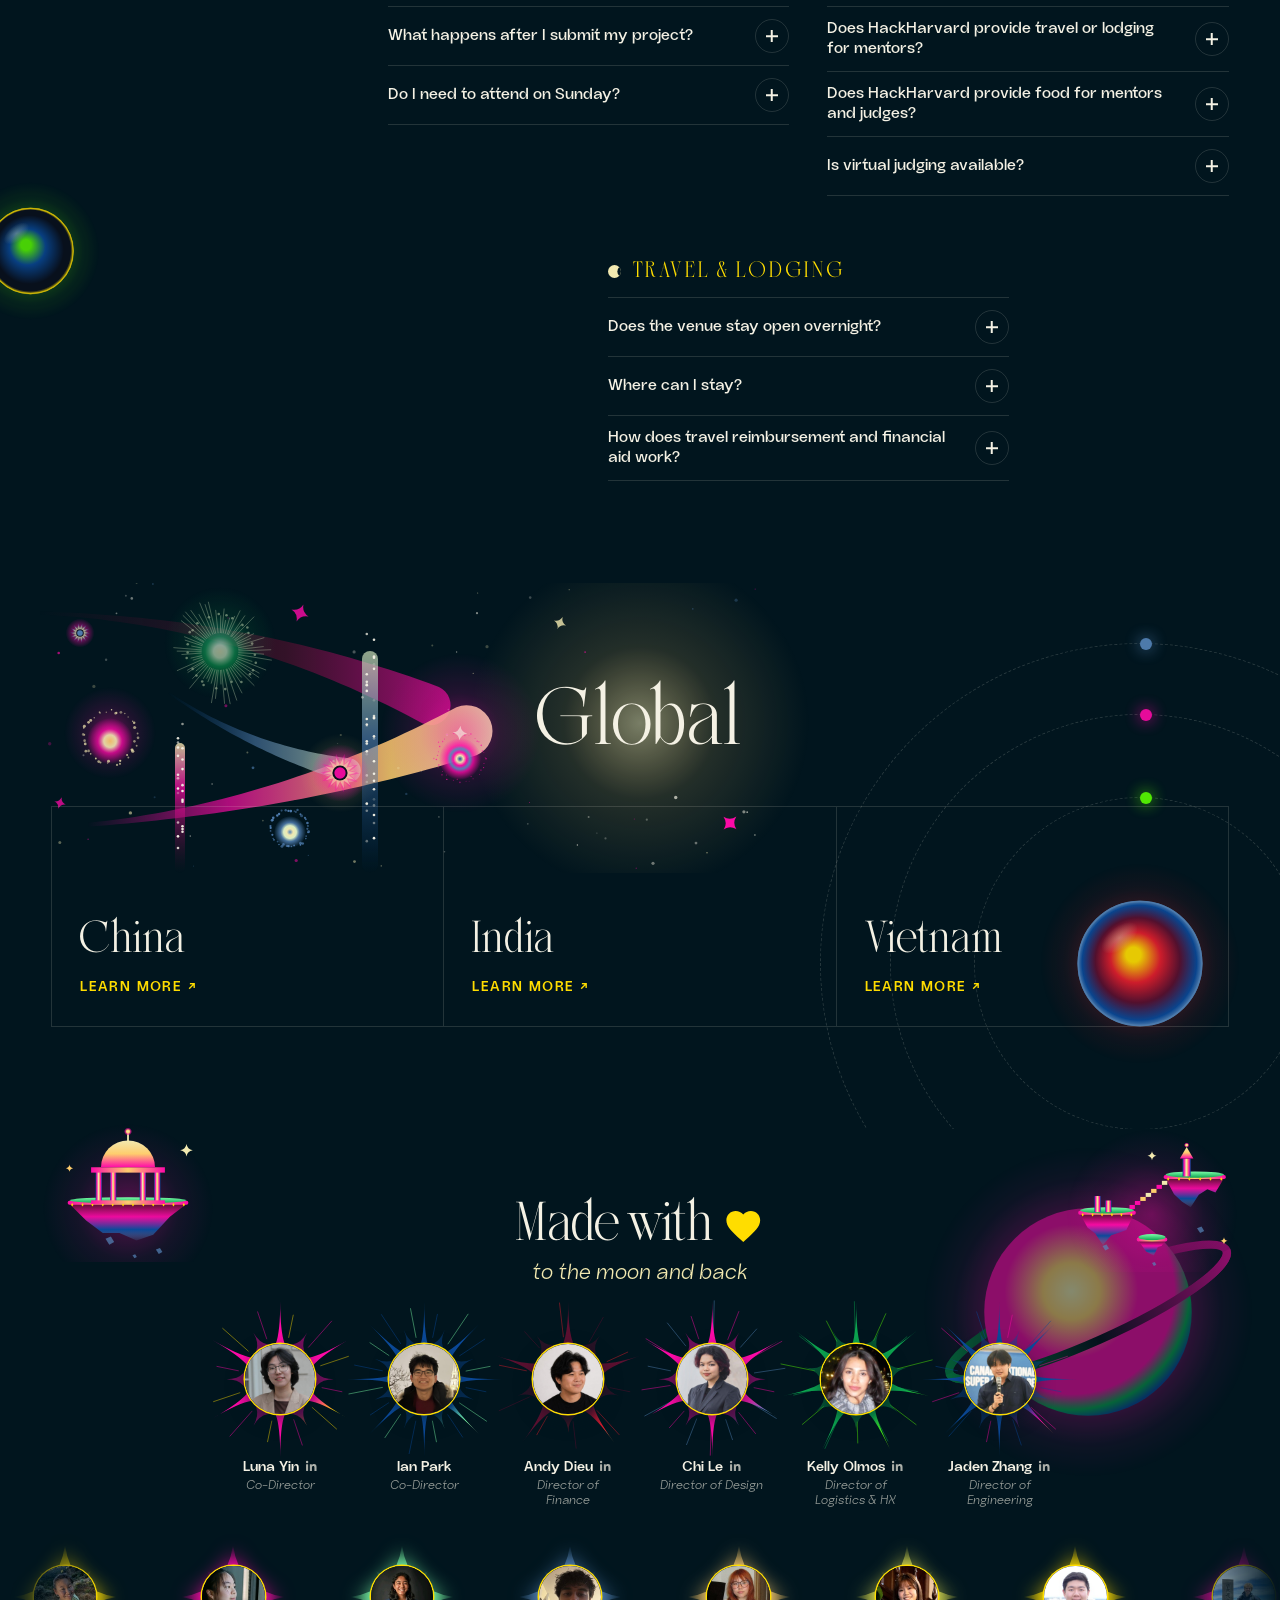
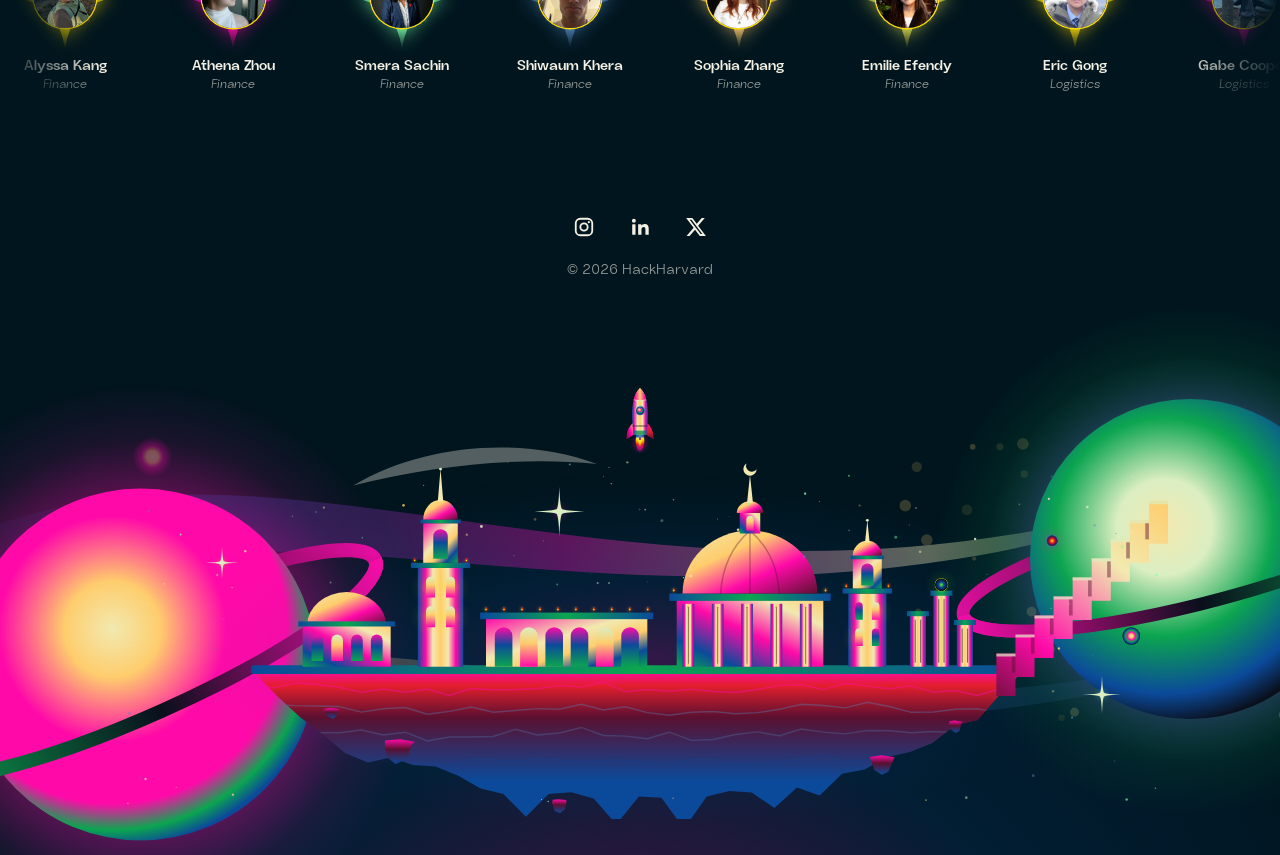
==== commit 1b84294f: "Hero: post-event Recap link, thank-you line and sponsor contact Co-Authored-By: Claude Opus 5.5 <nor" ====
--- a/index.html
+++ b/index.html
@@ -14,7 +14,7 @@
   <link rel="preload" href="assets/fonts/Makcasa-Regular.woff2" as="font" type="font/woff2" crossorigin />
   <link rel="preload" href="assets/fonts/AVEstiana-Black.woff2" as="font" type="font/woff2" crossorigin />
   <link rel="preload" href="assets/fonts/AVEstiana-BlackOblique.woff2" as="font" type="font/woff2" crossorigin />
-  <link rel="stylesheet" href="css/style.css?v=20261018a" />
+  <link rel="stylesheet" href="css/style.css?v=20261019c" />
 </head>
 <body class="is-loading">
 
@@ -80,15 +80,10 @@
         </h1>
         <p class="hero__date">October 16–18, 2026 <span>·</span> Cambridge, MA</p>
         <div class="hero__cta">
-          <a class="btn btn--hero" href="https://portal.hackharvard.io">Register now</a>
-        </div>
-        <!-- Countdown: glowing seven-segment digits (built in js/main.js), blinking colons -->
-        <div class="countdown" role="timer" aria-label="Countdown to HackHarvard">
-          <div><b data-cd="d">00</b><span>days</span></div><i class="countdown__colon" aria-hidden="true"></i>
-          <div><b data-cd="h">00</b><span>hours</span></div><i class="countdown__colon" aria-hidden="true"></i>
-          <div><b data-cd="m">00</b><span>min</span></div><i class="countdown__colon" aria-hidden="true"></i>
-          <div><b data-cd="s">00</b><span>sec</span></div>
-        </div>
+          <a class="btn btn--hero" href="https://drive.google.com/drive/folders/15Vl_FBJRJU5_mGZ5SklmdEg5F_I2UQYF?usp=sharing" target="_blank" rel="noopener">Recap</a>
+        </div>
+        <p class="hero__thanks">Thank you for a great HH26</p>
+        <p class="hero__sponsor">Interested in sponsoring HackHarvard 2027? Contact us at <a href="mailto:team@hackharvard.io">team@hackharvard.io</a></p>
       </div>
 
       <a class="scroll-hint" href="#about" aria-label="Scroll down"><span></span></a>
@@ -541,7 +536,7 @@
     </footer>
   </main>
 
-  <script src="js/main.js?v=20261018a" defer></script>
+  <script src="js/main.js?v=20261019c" defer></script>
   <script src="js/egg.js?v=20261018a" defer></script>
 </body>
 </html>
--- a/css/style.css
+++ b/css/style.css
@@ -225,6 +225,9 @@
 .hero__cta { display: flex; flex-wrap: wrap; justify-content: center; gap: 14px; }
 
 /* ---------- Countdown: glowing seven-segment digits with blinking colons, straight on the sky ---------- */
+.hero__thanks { margin-top: 30px; font-size: clamp(24px, 3vw, 40px); font-weight: 700; letter-spacing: .04em; color: var(--yellow); transform: skewX(-6deg); filter: drop-shadow(0 0 6px rgba(255, 221, 0, .55)); }
+.hero__sponsor { margin-top: 14px; font-size: 15px; color: var(--muted); }
+.hero__sponsor a { color: var(--text); border-bottom: 1px solid var(--magenta); }
 .countdown { display: flex; align-items: flex-start; gap: clamp(10px, 1.8vw, 18px); margin-top: 30px; }
 .countdown div { display: grid; gap: 10px; justify-items: center; }
 .countdown b { display: flex; gap: .12em; font-size: clamp(30px, 3.4vw, 46px); color: var(--yellow); transform: skewX(-6deg); filter: drop-shadow(0 0 6px rgba(255, 221, 0, .55)); }
@@ -747,6 +750,7 @@
   .logo--strip, .logo--last, .sponsor-cta { grid-column: 1 / -1; }
   .deco--nova { grid-area: 5 / 1; }   /* 2-up rows: AfterQuery sits above Factory here */
   .countdown { gap: 6px; }
+  .hero__thanks { font-size: 24px; }
   .countdown b { font-size: 28px; }
   .countdown__colon { height: 28px; }
   .temple__podium { padding: 14px 8px; }
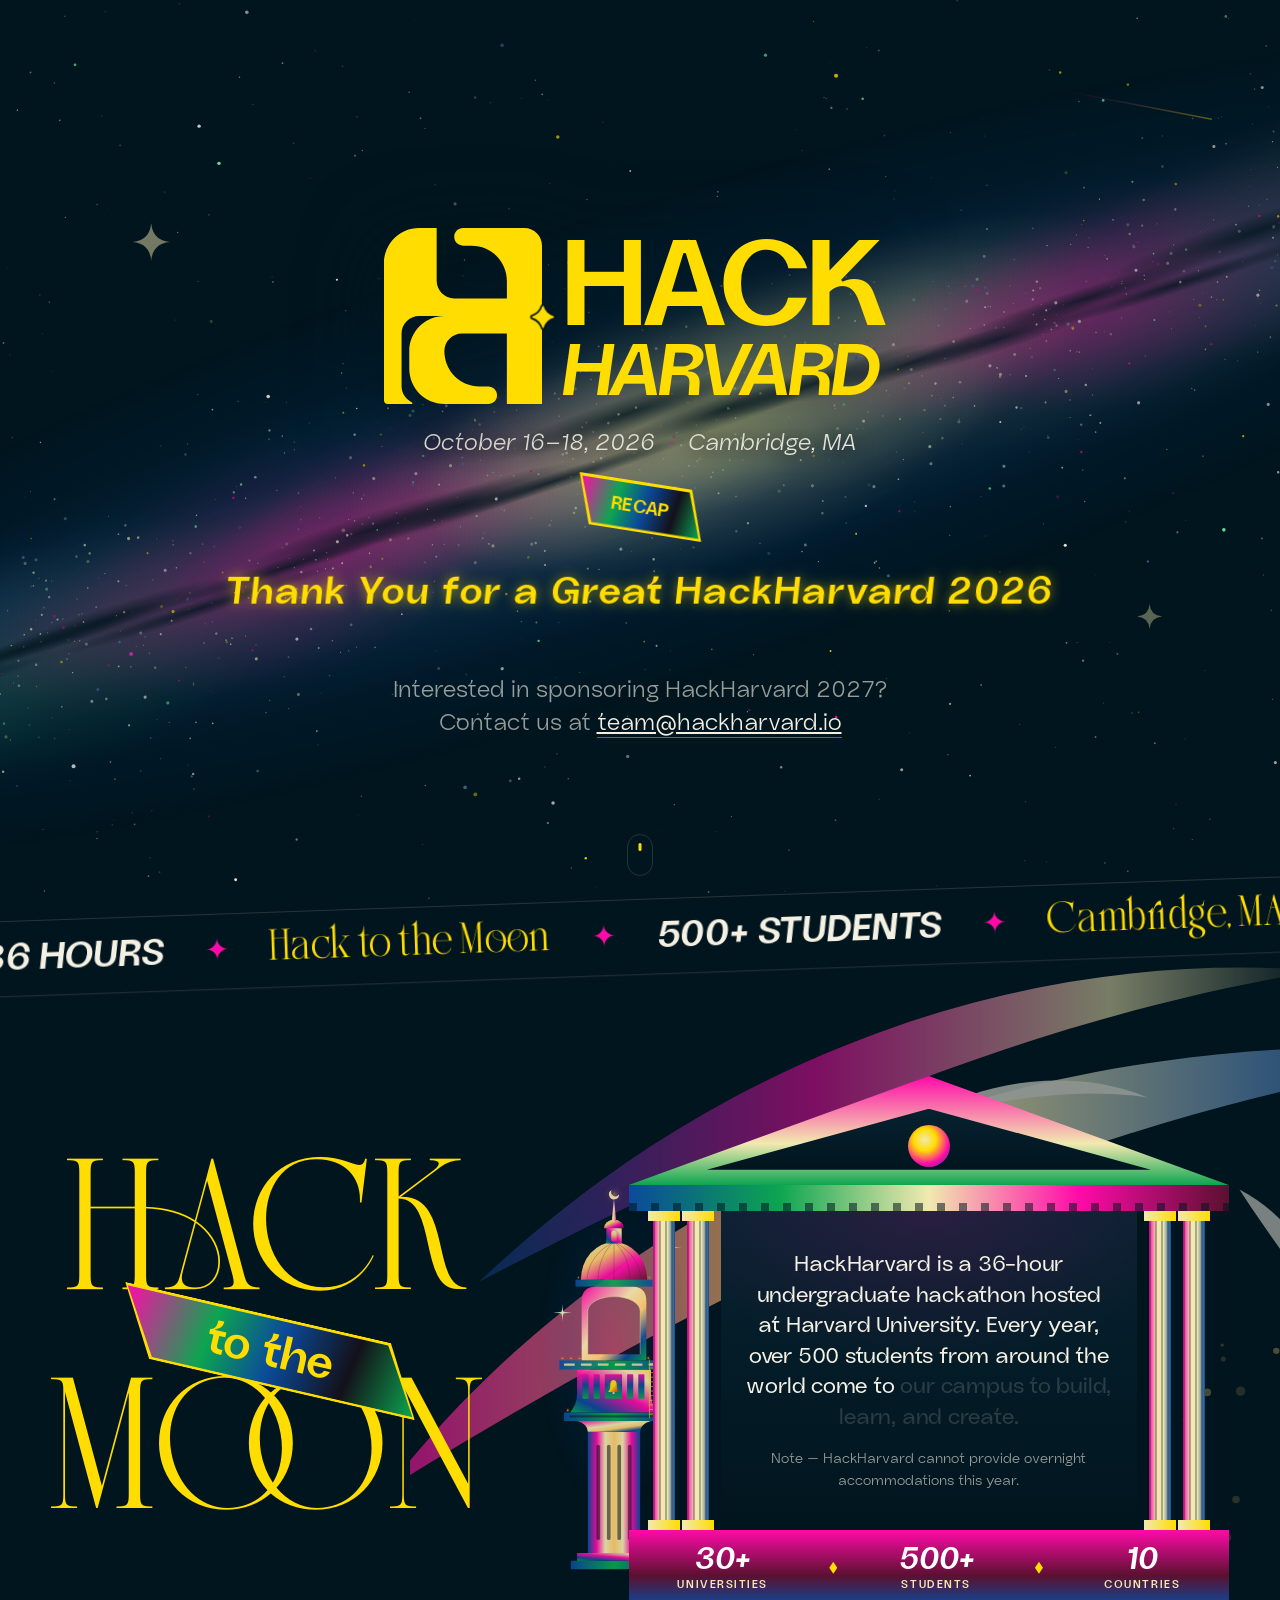
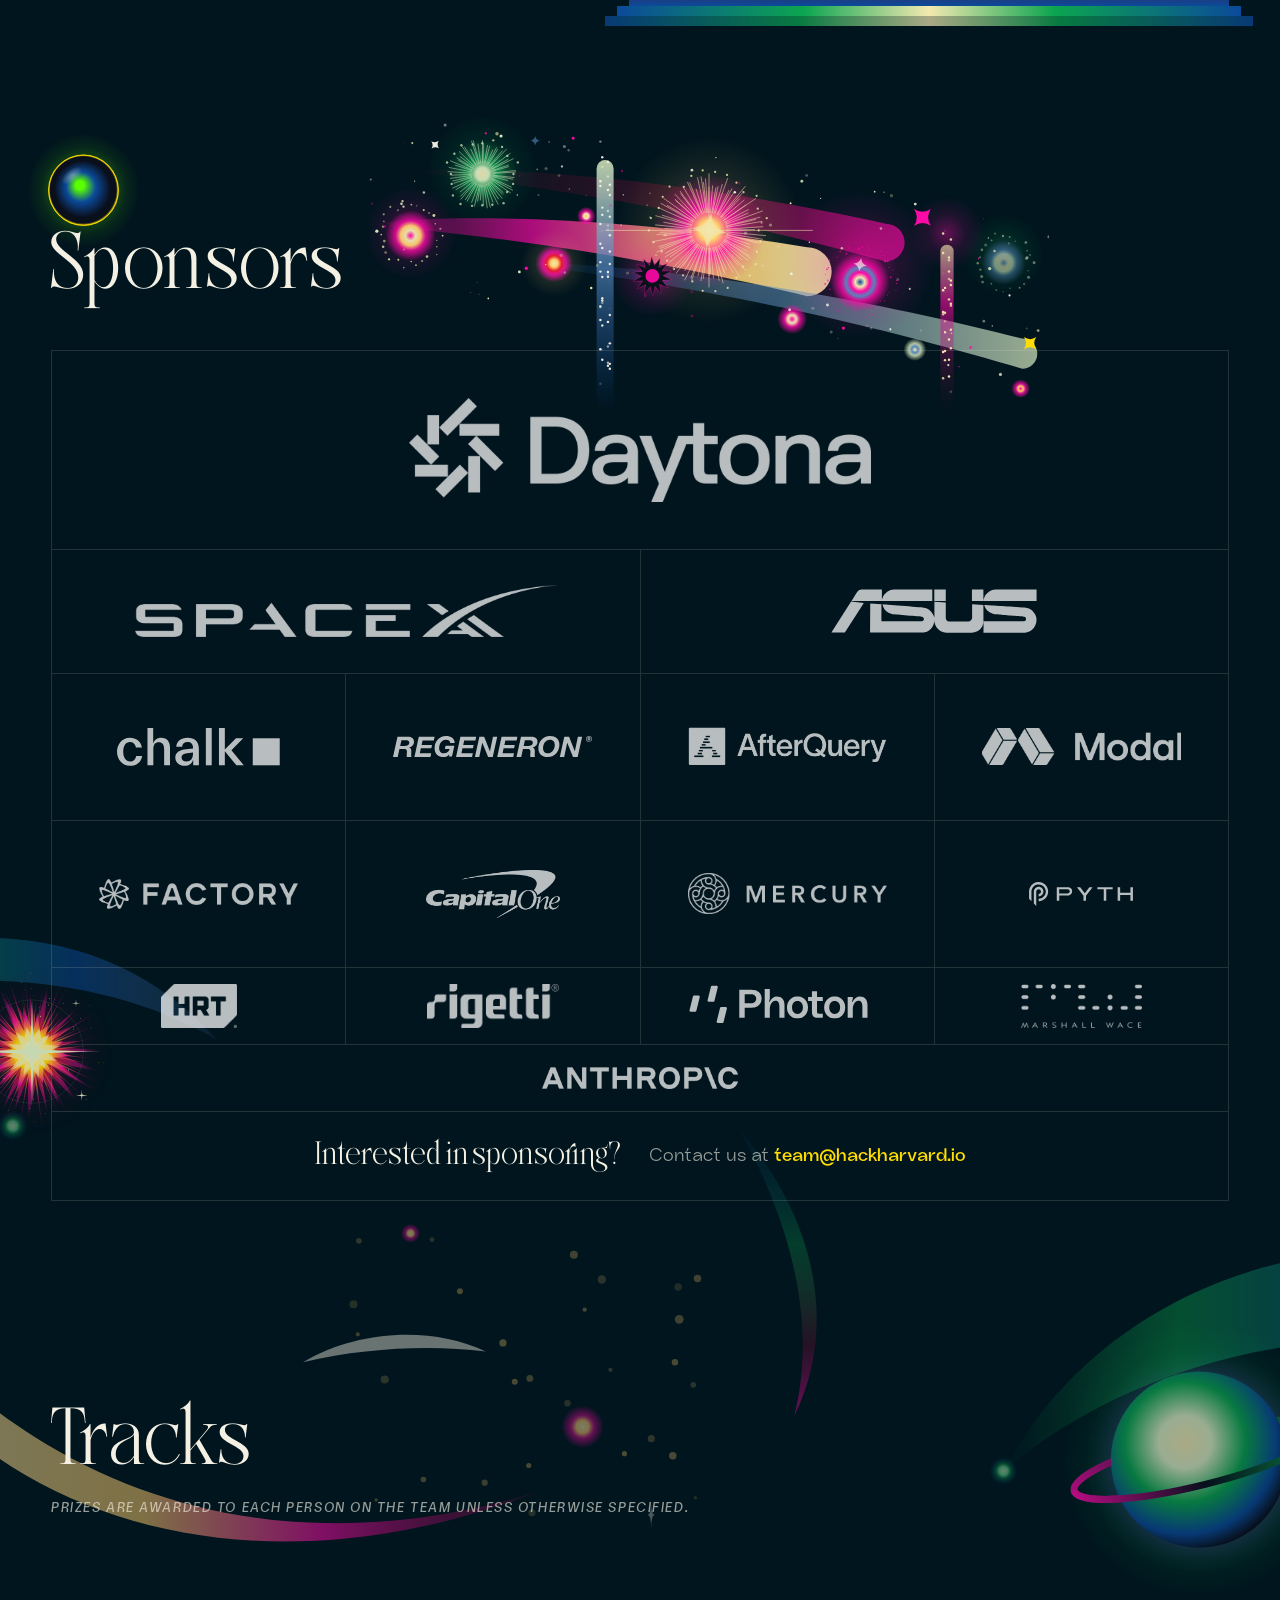
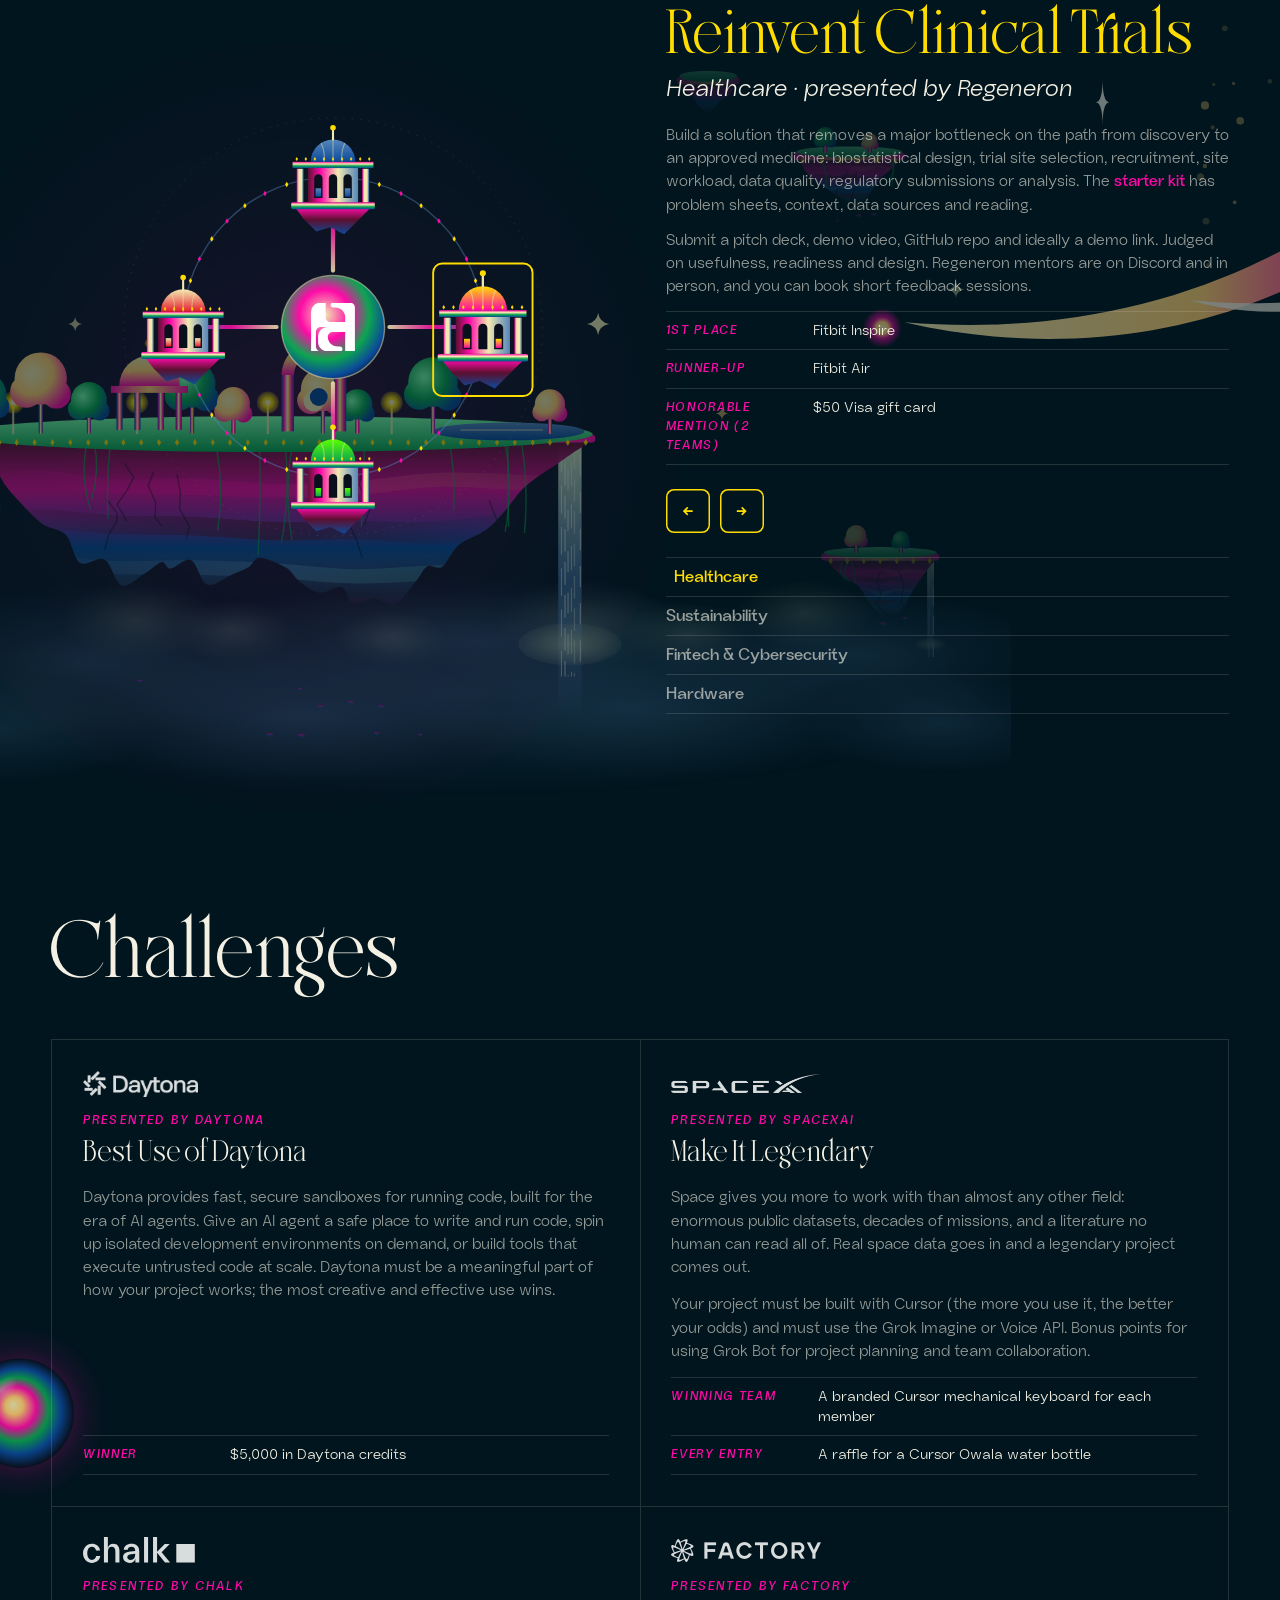
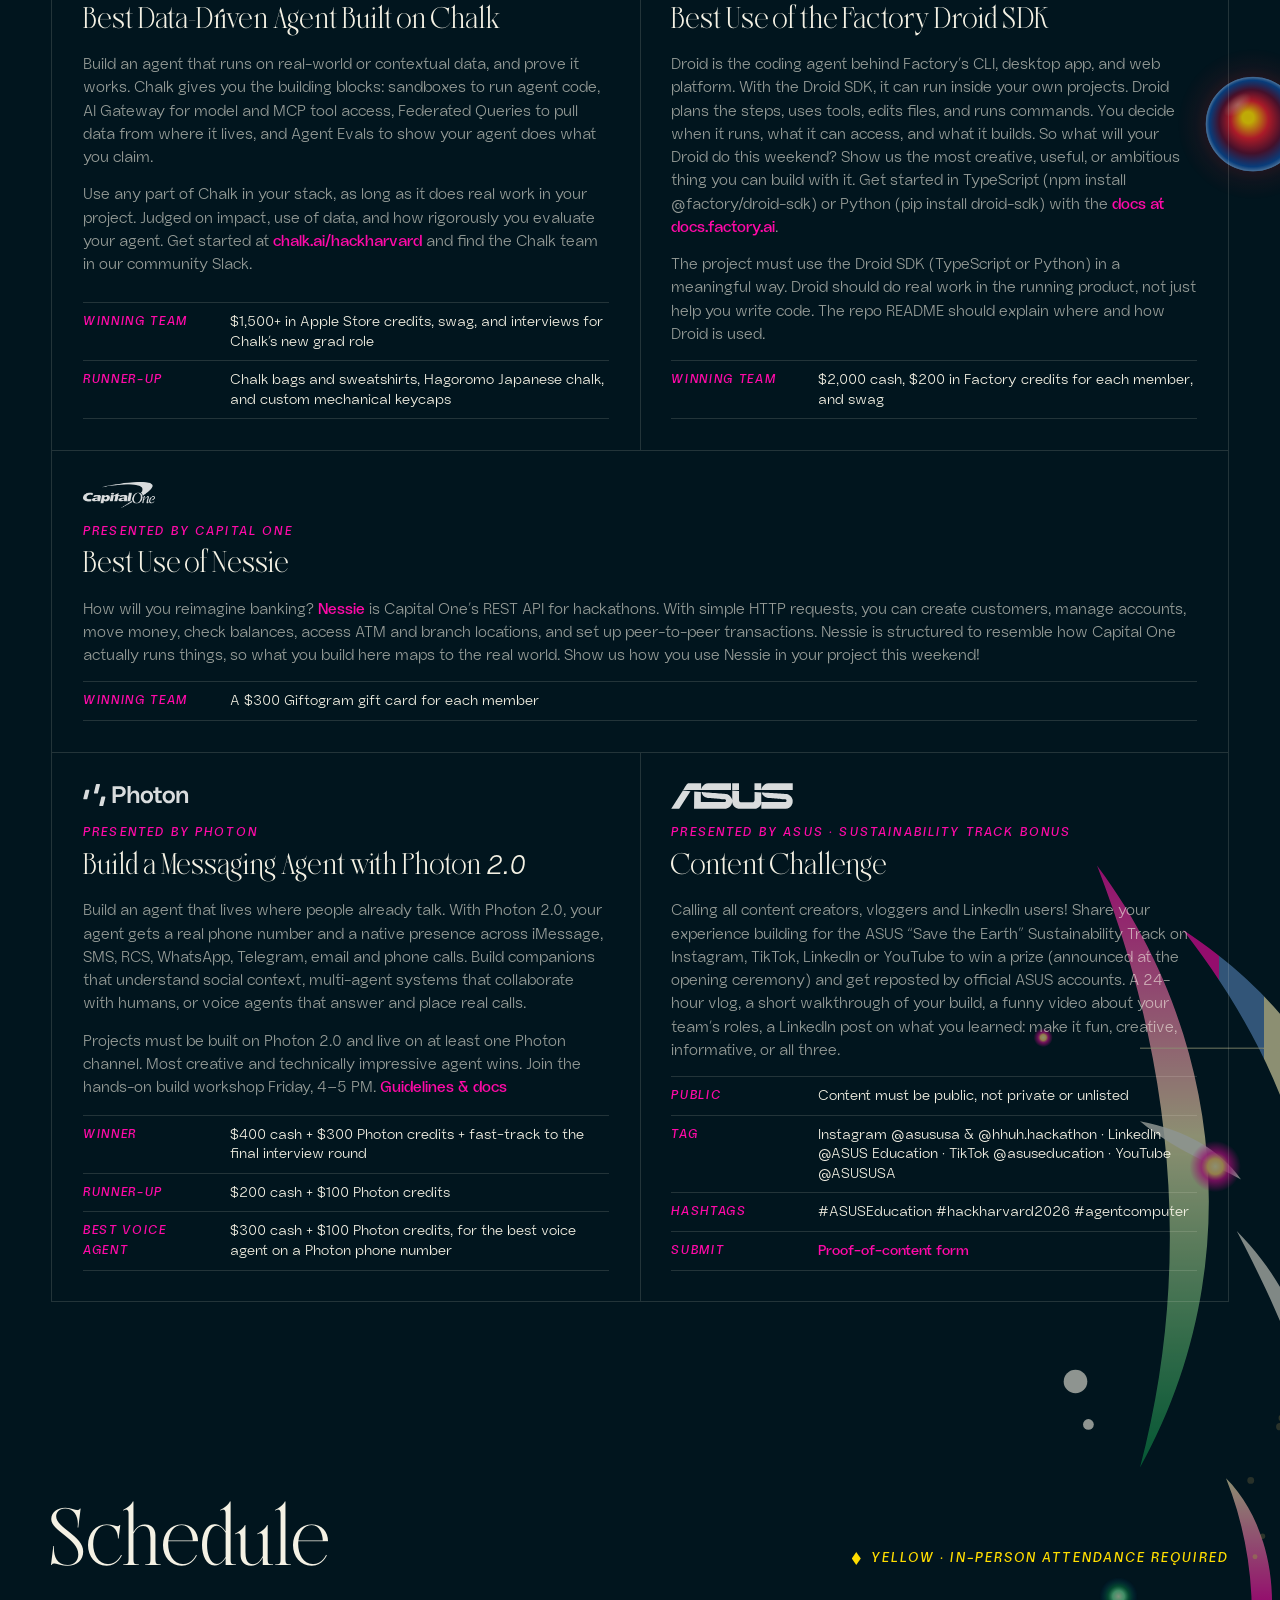
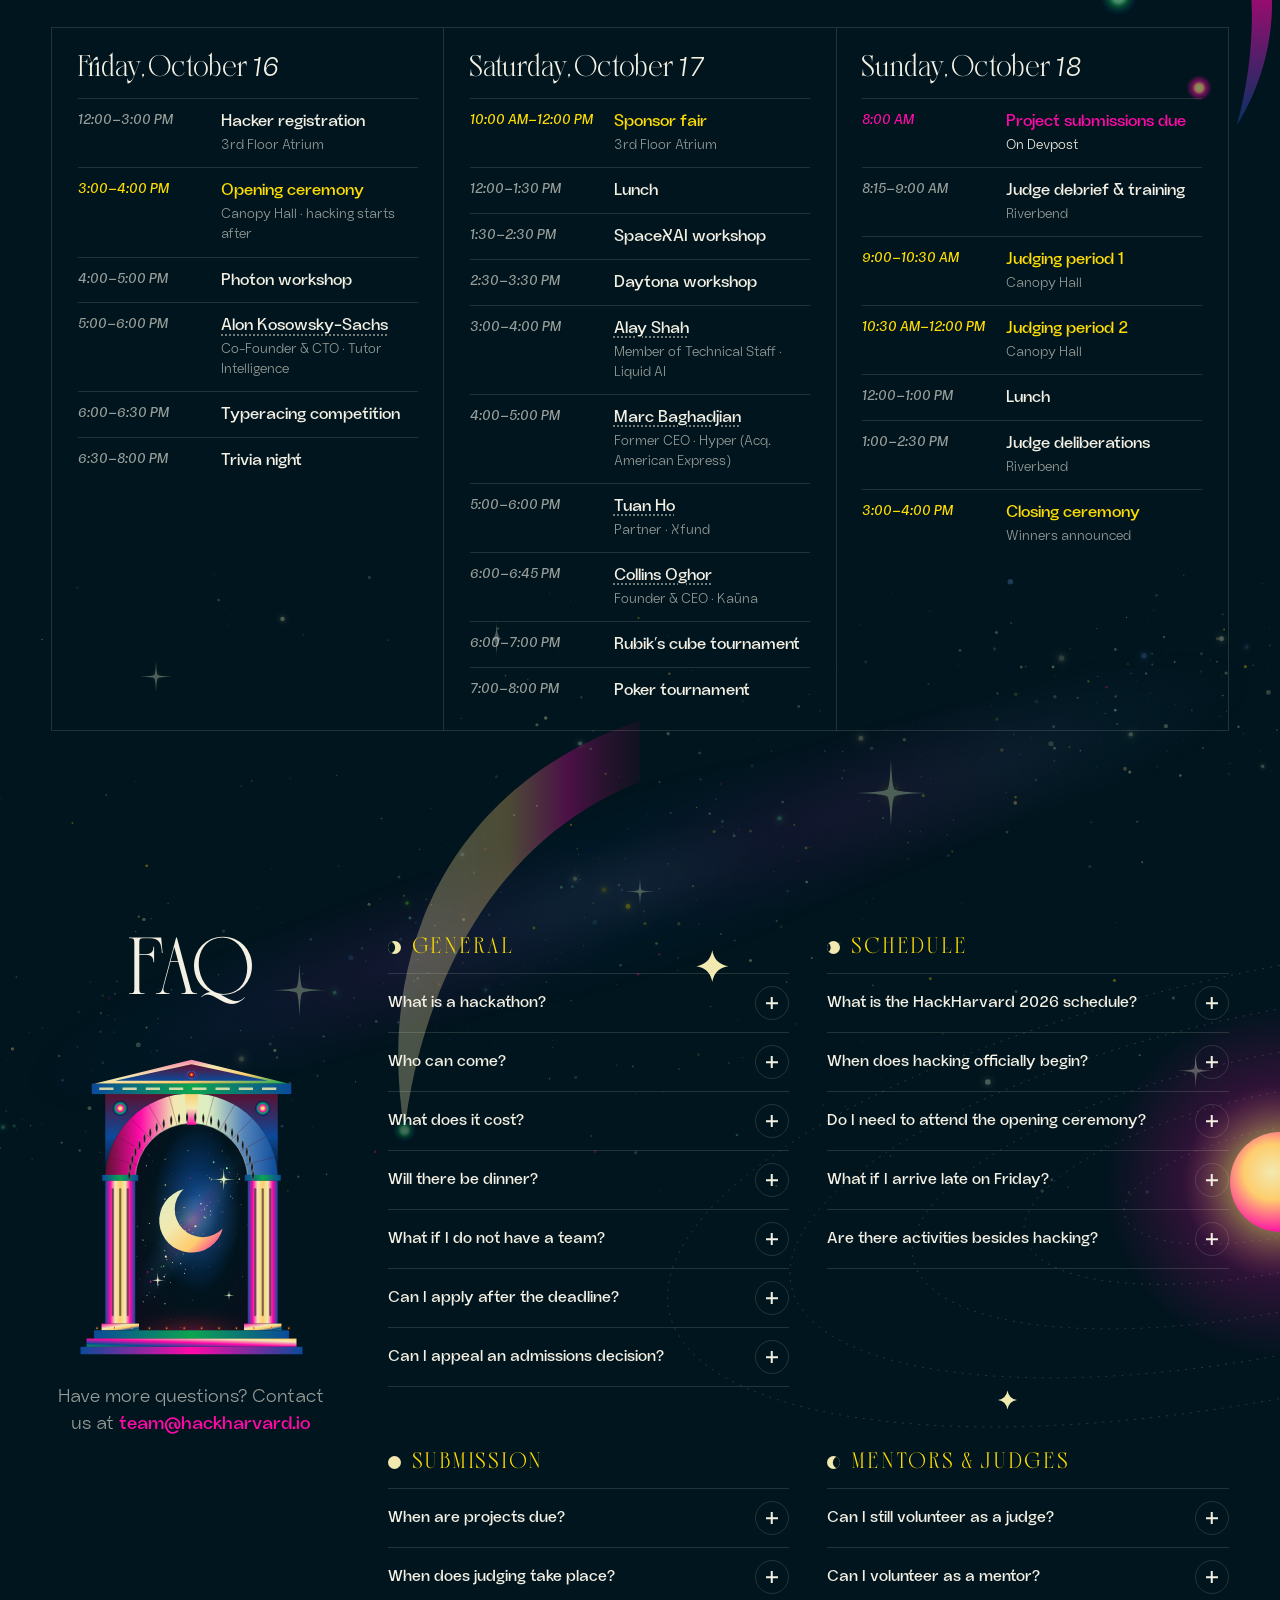
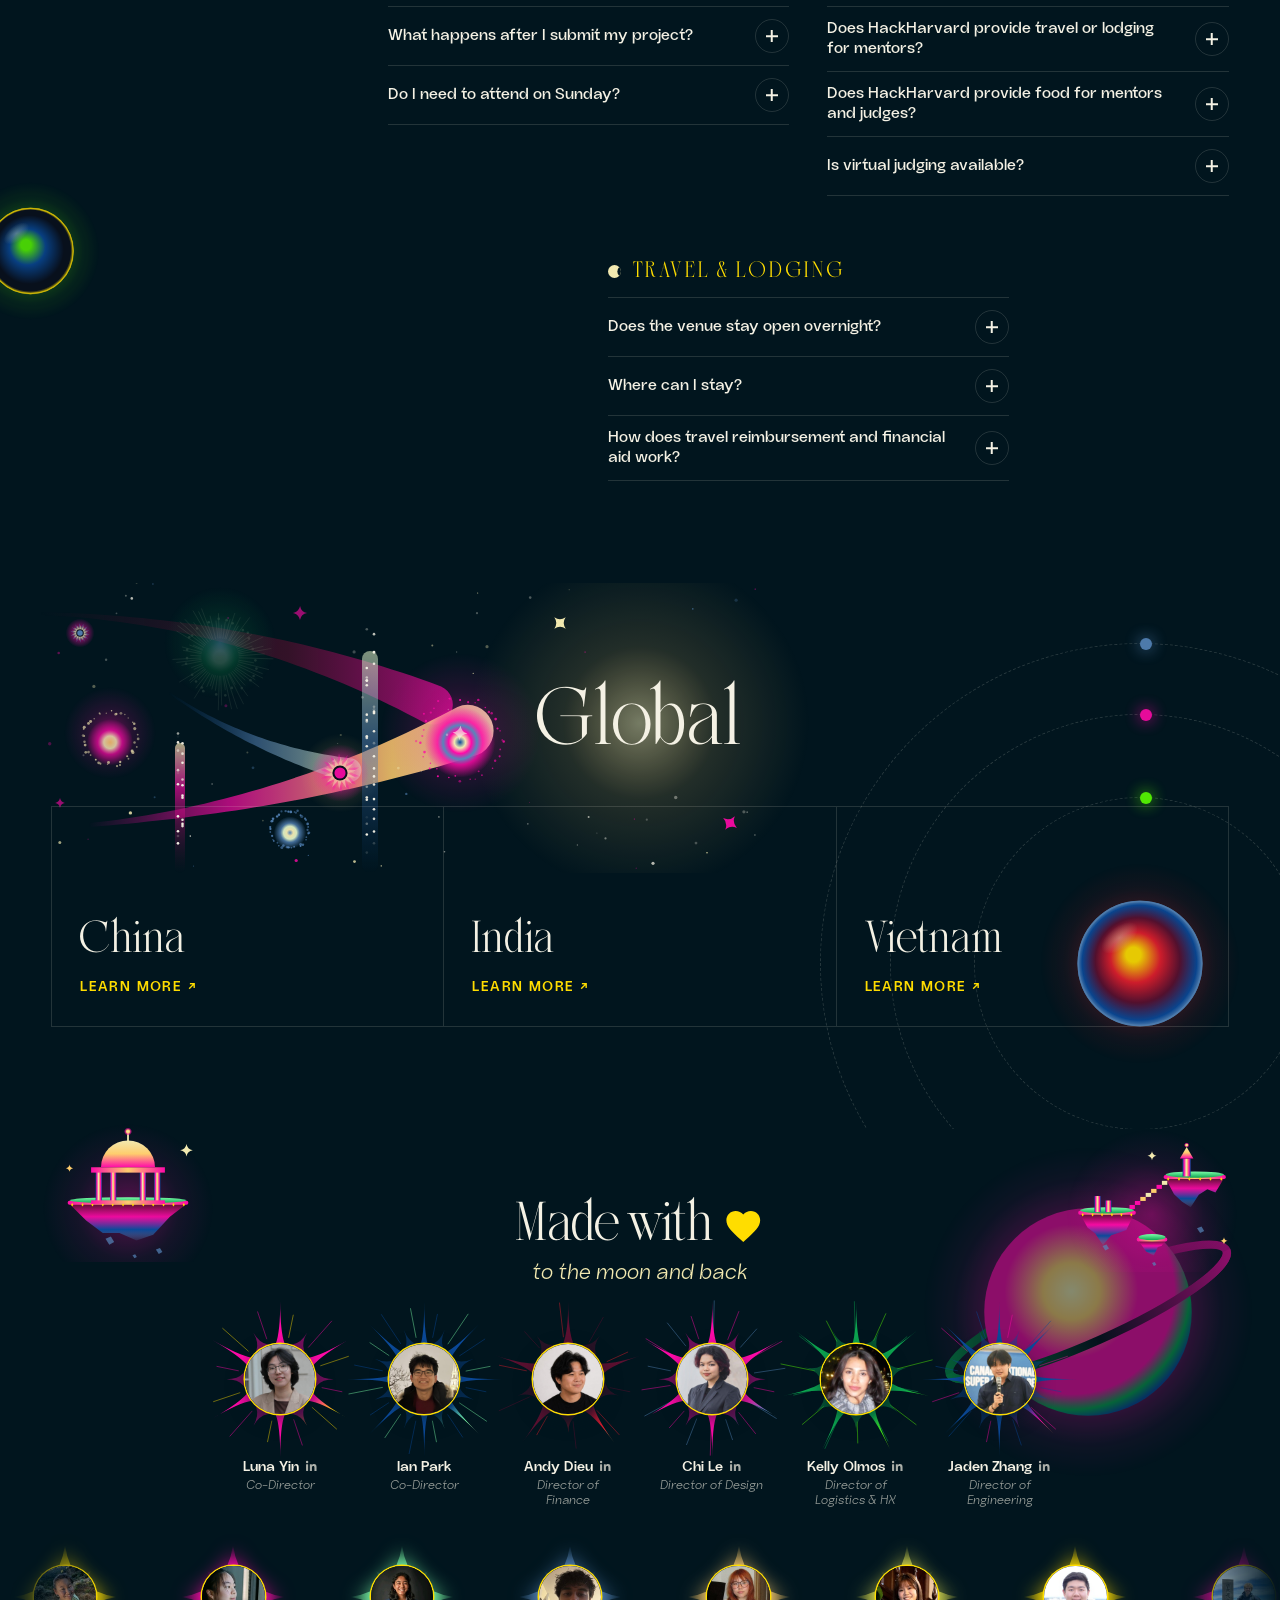
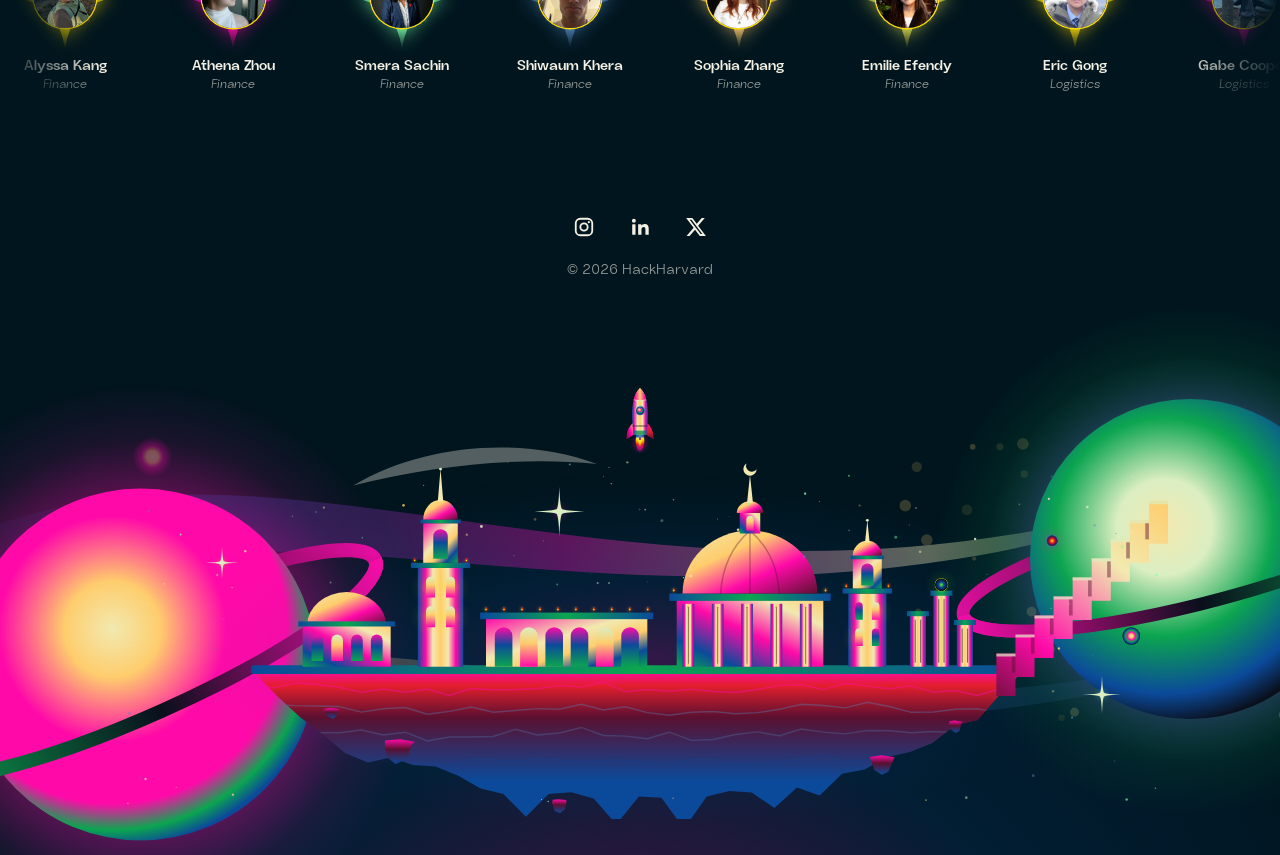
==== commit bc3d5a7c: "Hero: full thank-you title, two-line sponsor contact at 60% size Co-Authored-By: Claude Opus 5.5 <no" ====
--- a/index.html
+++ b/index.html
@@ -14,7 +14,7 @@
   <link rel="preload" href="assets/fonts/Makcasa-Regular.woff2" as="font" type="font/woff2" crossorigin />
   <link rel="preload" href="assets/fonts/AVEstiana-Black.woff2" as="font" type="font/woff2" crossorigin />
   <link rel="preload" href="assets/fonts/AVEstiana-BlackOblique.woff2" as="font" type="font/woff2" crossorigin />
-  <link rel="stylesheet" href="css/style.css?v=20261019c" />
+  <link rel="stylesheet" href="css/style.css?v=20261019e" />
 </head>
 <body class="is-loading">
 
@@ -82,8 +82,8 @@
         <div class="hero__cta">
           <a class="btn btn--hero" href="https://drive.google.com/drive/folders/15Vl_FBJRJU5_mGZ5SklmdEg5F_I2UQYF?usp=sharing" target="_blank" rel="noopener">Recap</a>
         </div>
-        <p class="hero__thanks">Thank you for a great HH26</p>
-        <p class="hero__sponsor">Interested in sponsoring HackHarvard 2027? Contact us at <a href="mailto:team@hackharvard.io">team@hackharvard.io</a></p>
+        <p class="hero__thanks">Thank You for a Great HackHarvard 2026</p>
+        <p class="hero__sponsor">Interested in sponsoring HackHarvard 2027?<br />Contact us at <a href="mailto:team@hackharvard.io">team@hackharvard.io</a></p>
       </div>
 
       <a class="scroll-hint" href="#about" aria-label="Scroll down"><span></span></a>
@@ -536,7 +536,7 @@
     </footer>
   </main>
 
-  <script src="js/main.js?v=20261019c" defer></script>
+  <script src="js/main.js?v=20261019e" defer></script>
   <script src="js/egg.js?v=20261018a" defer></script>
 </body>
 </html>
--- a/css/style.css
+++ b/css/style.css
@@ -226,7 +226,7 @@
 
 /* ---------- Countdown: glowing seven-segment digits with blinking colons, straight on the sky ---------- */
 .hero__thanks { margin-top: 30px; font-size: clamp(24px, 3vw, 40px); font-weight: 700; letter-spacing: .04em; color: var(--yellow); transform: skewX(-6deg); filter: drop-shadow(0 0 6px rgba(255, 221, 0, .55)); }
-.hero__sponsor { margin-top: 14px; font-size: 15px; color: var(--muted); }
+.hero__sponsor { margin-top: 14px; font-size: clamp(14.4px, 1.8vw, 24px); line-height: 1.4; color: var(--muted); }
 .hero__sponsor a { color: var(--text); border-bottom: 1px solid var(--magenta); }
 .countdown { display: flex; align-items: flex-start; gap: clamp(10px, 1.8vw, 18px); margin-top: 30px; }
 .countdown div { display: grid; gap: 10px; justify-items: center; }
@@ -750,7 +750,8 @@
   .logo--strip, .logo--last, .sponsor-cta { grid-column: 1 / -1; }
   .deco--nova { grid-area: 5 / 1; }   /* 2-up rows: AfterQuery sits above Factory here */
   .countdown { gap: 6px; }
-  .hero__thanks { font-size: 24px; }
+  .hero__thanks { font-size: 22px; }
+  .hero__sponsor { font-size: 13px; }
   .countdown b { font-size: 28px; }
   .countdown__colon { height: 28px; }
   .temple__podium { padding: 14px 8px; }
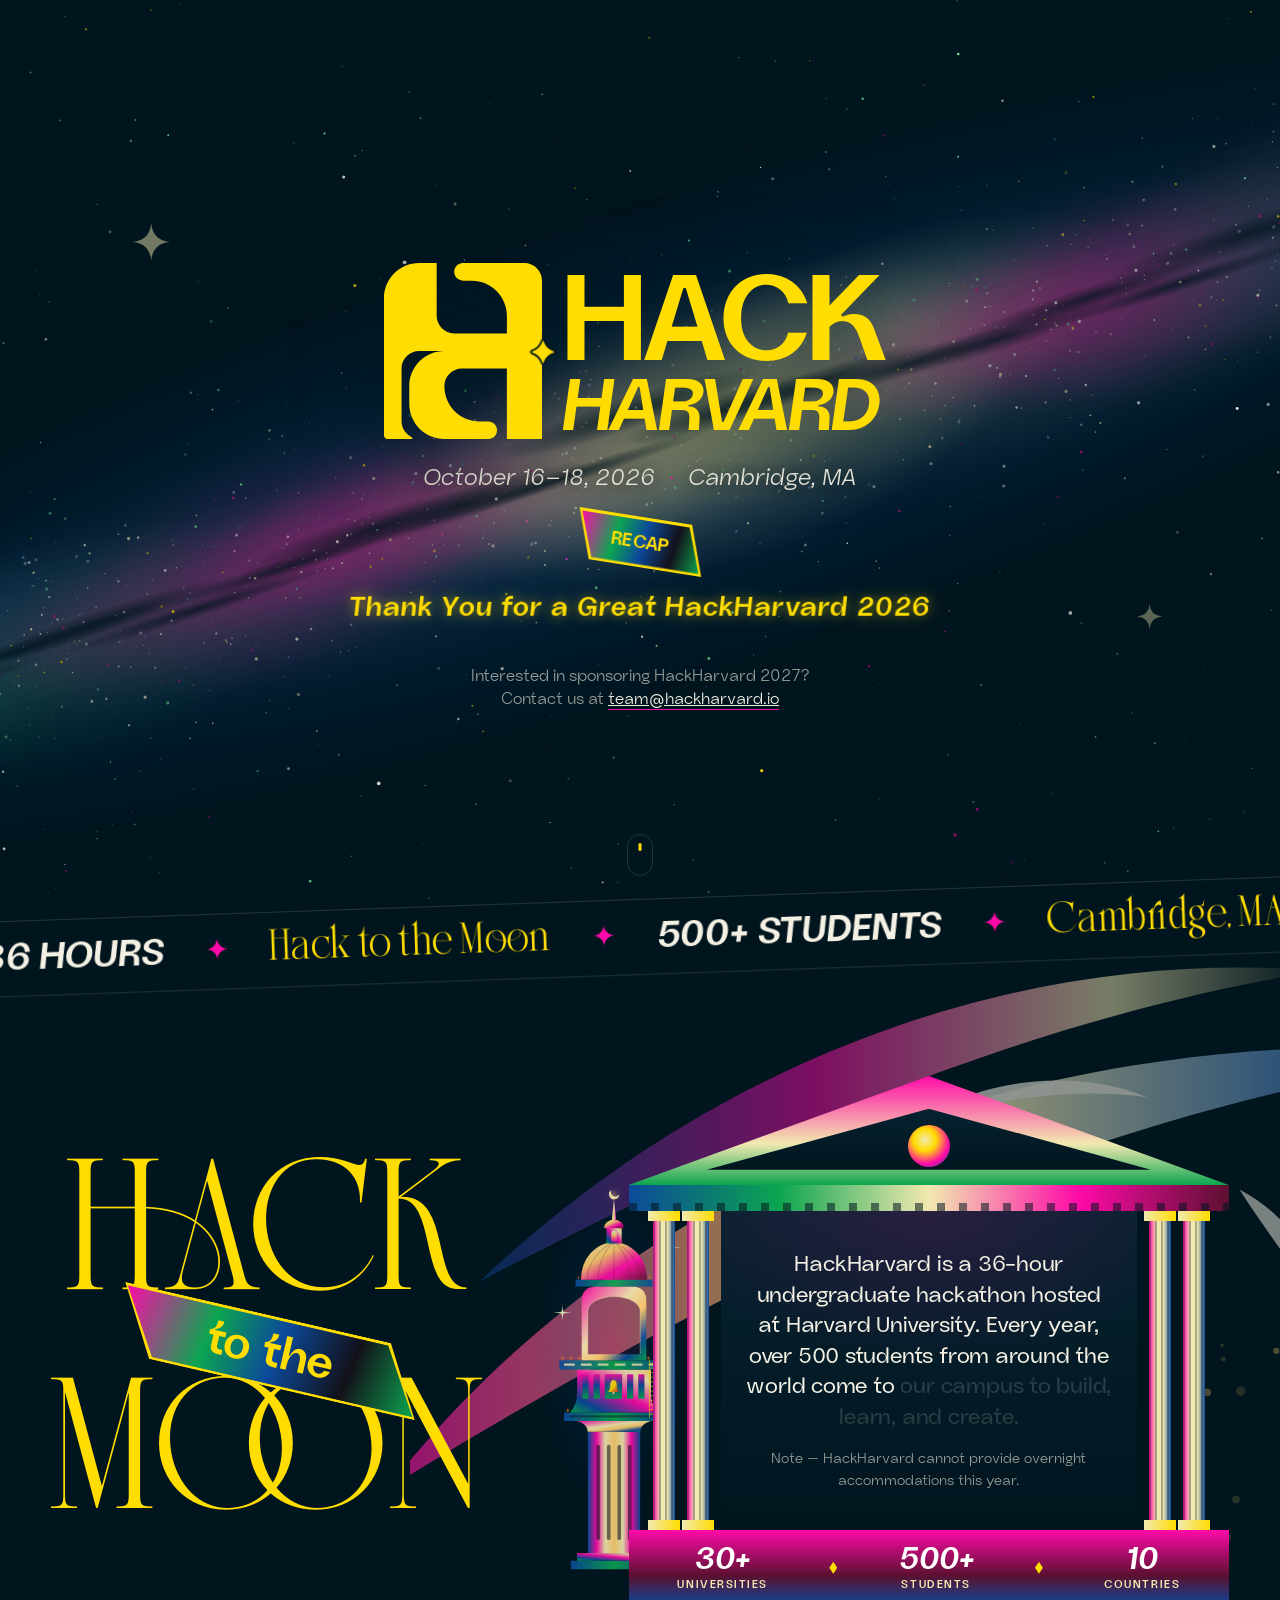
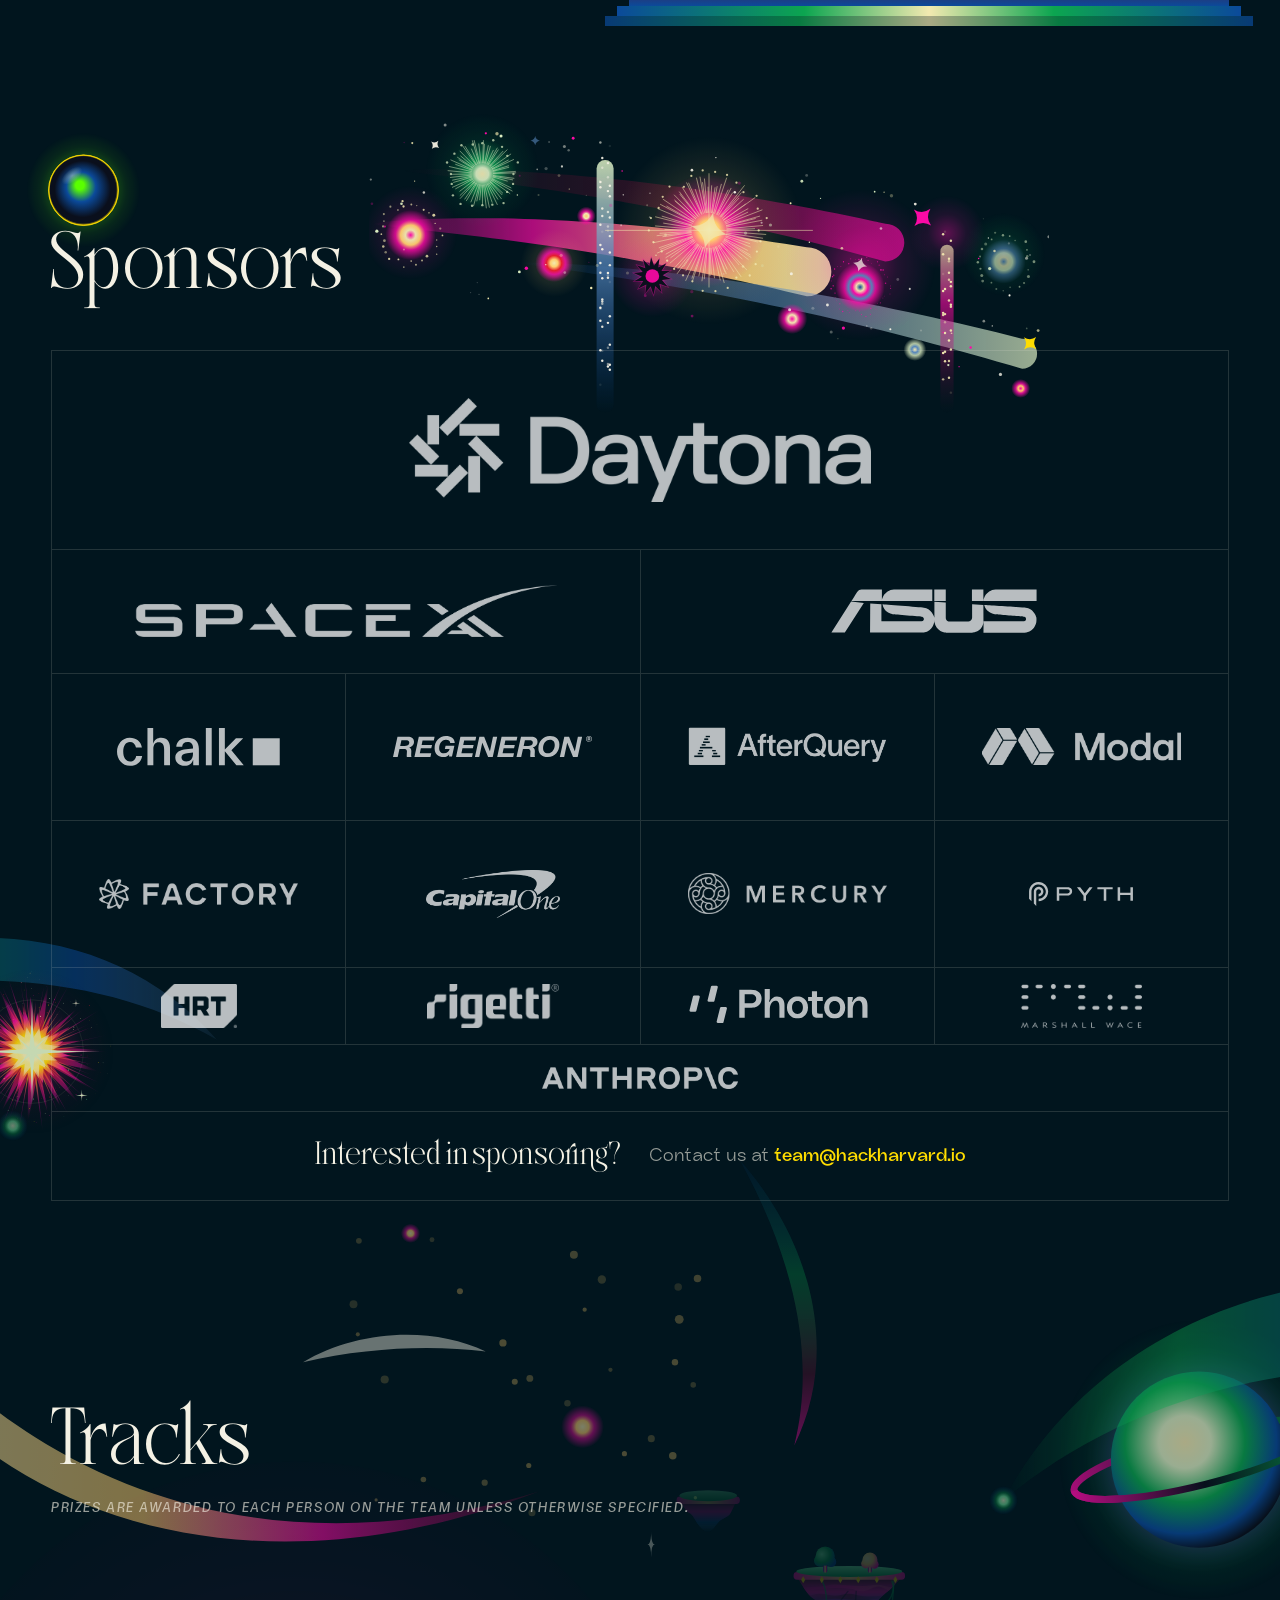
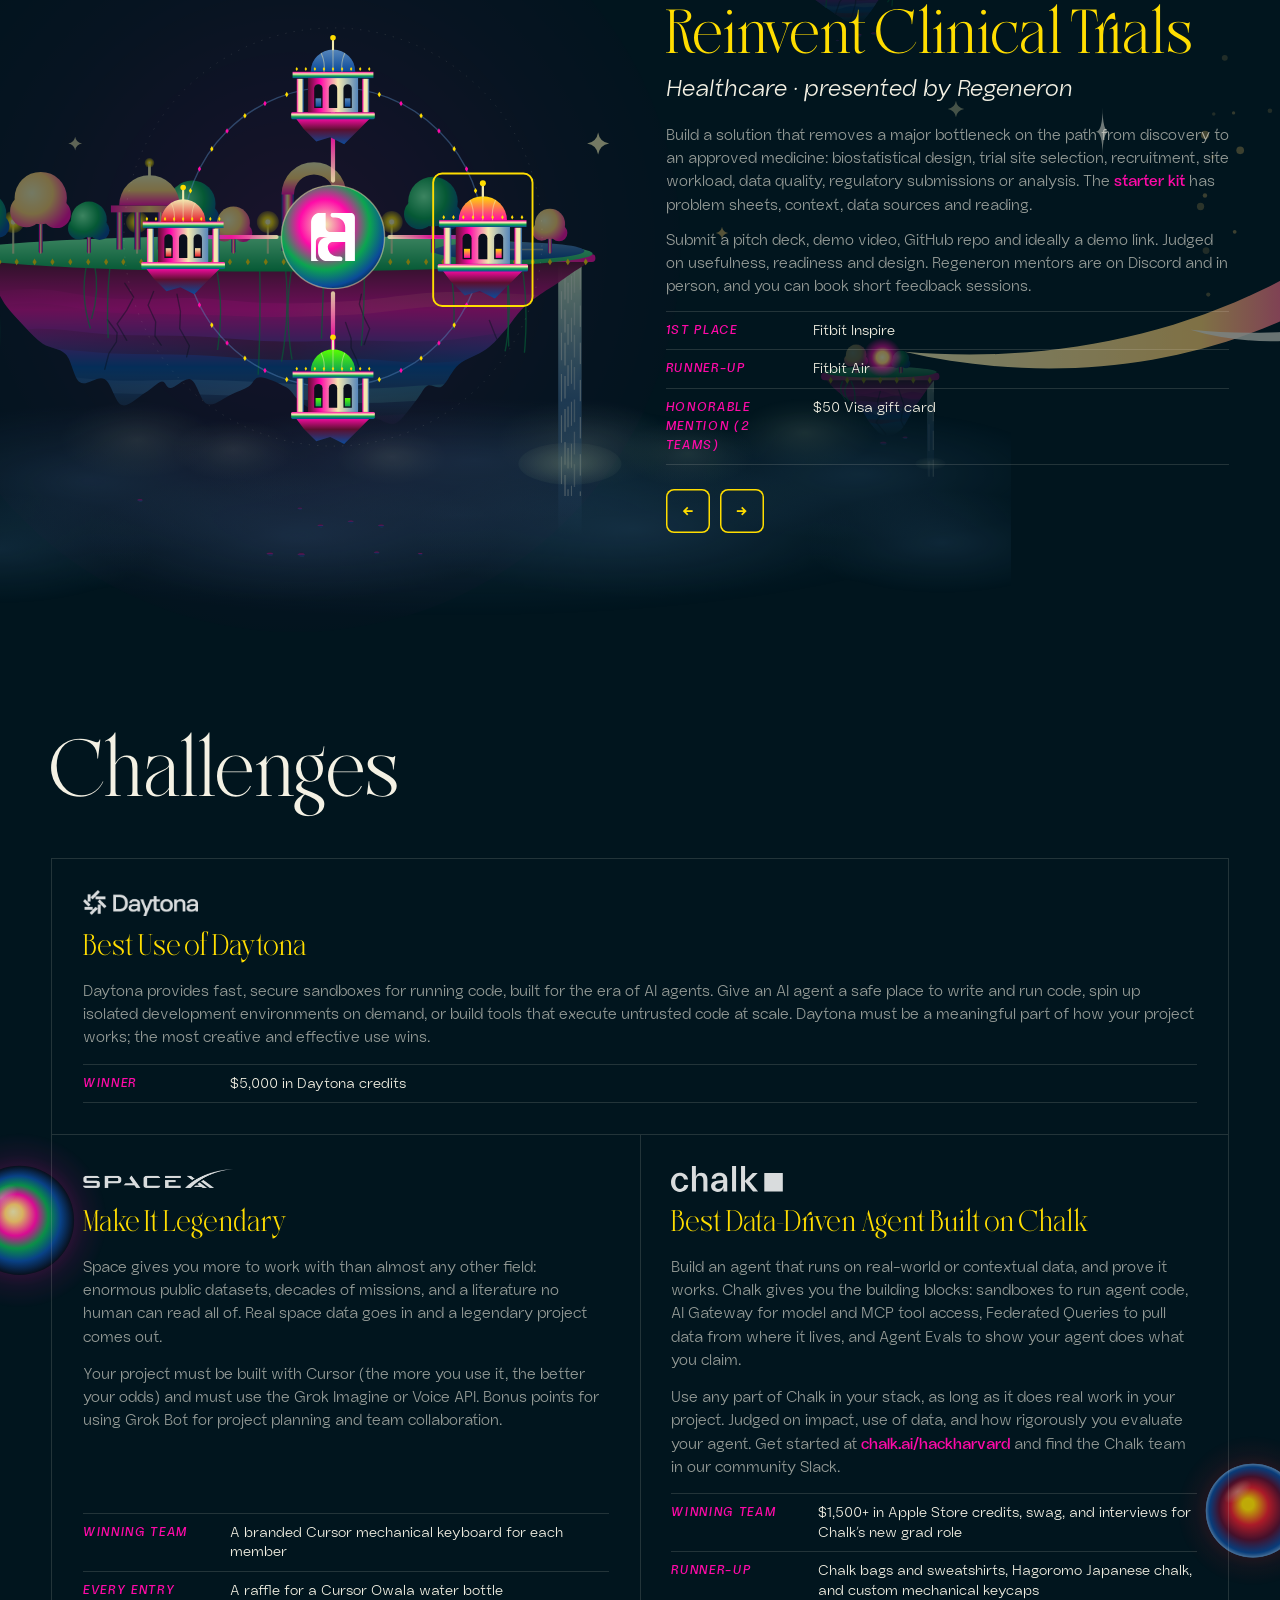
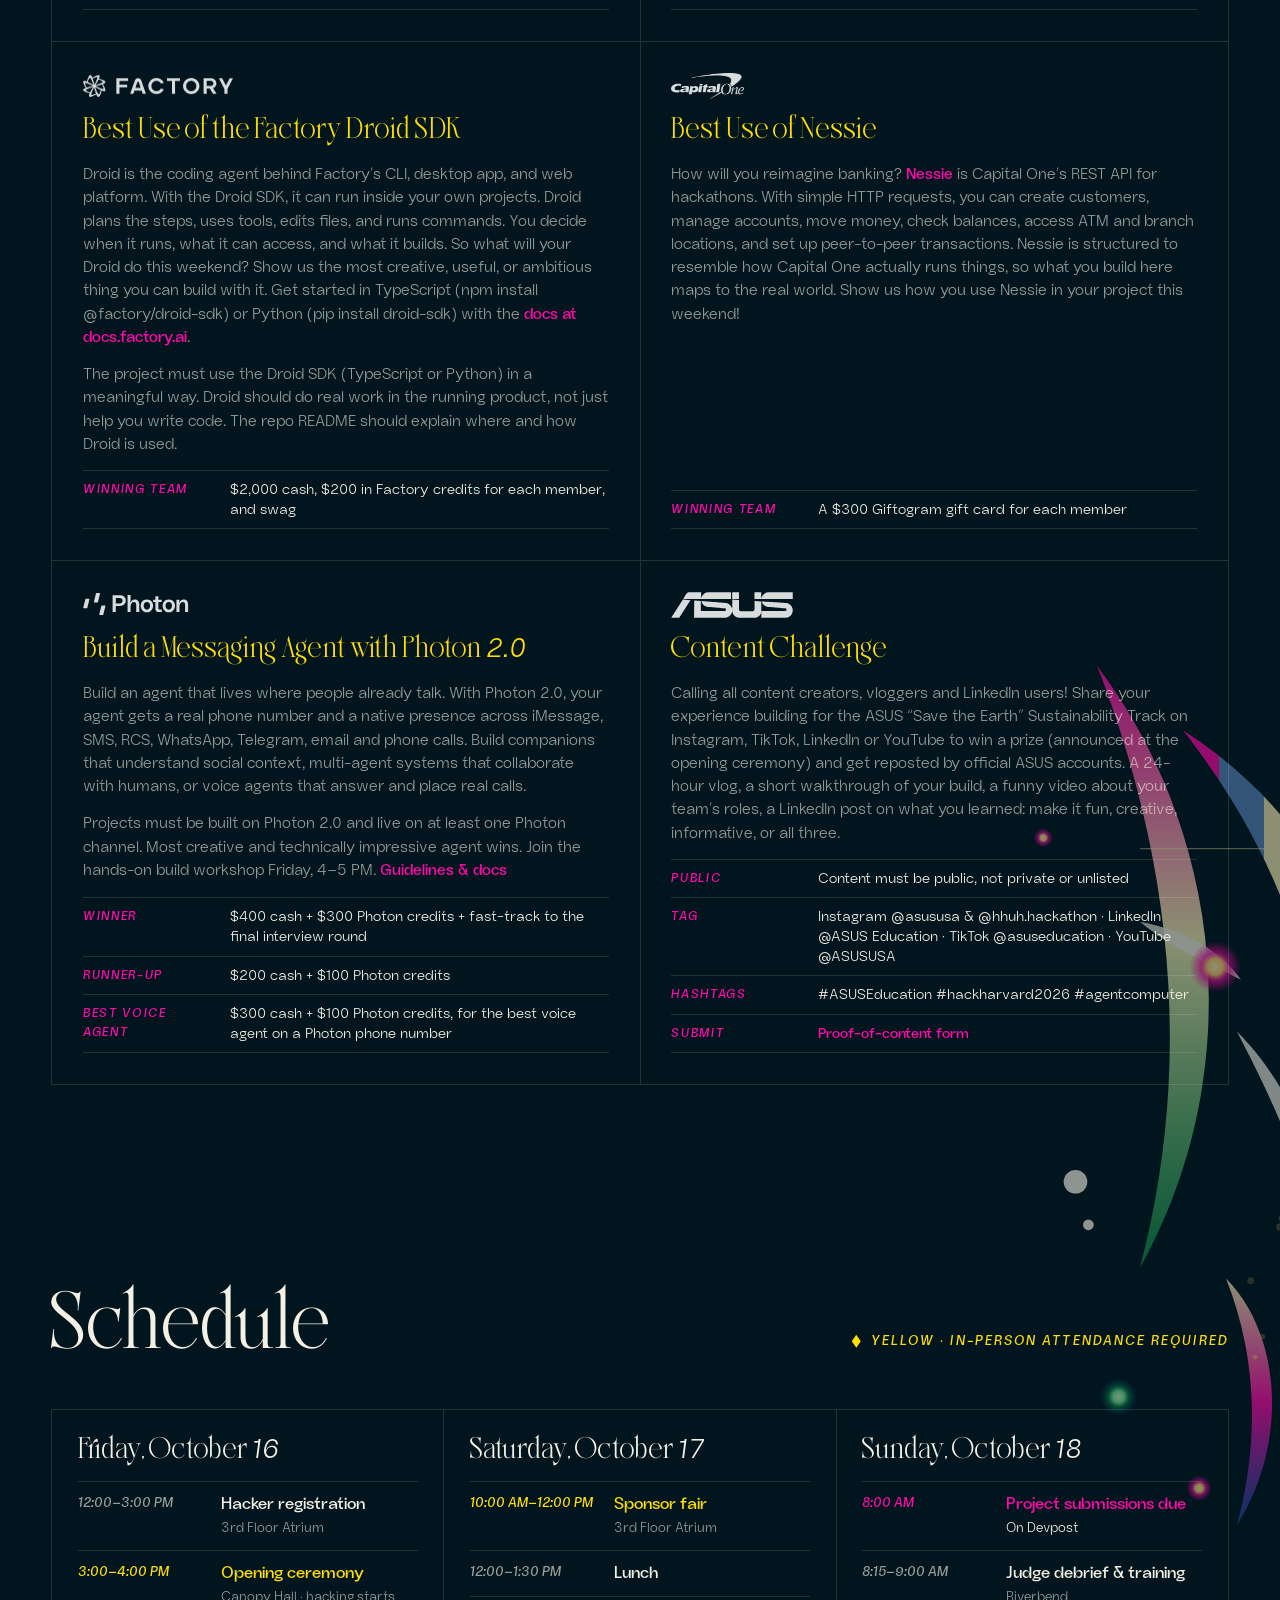
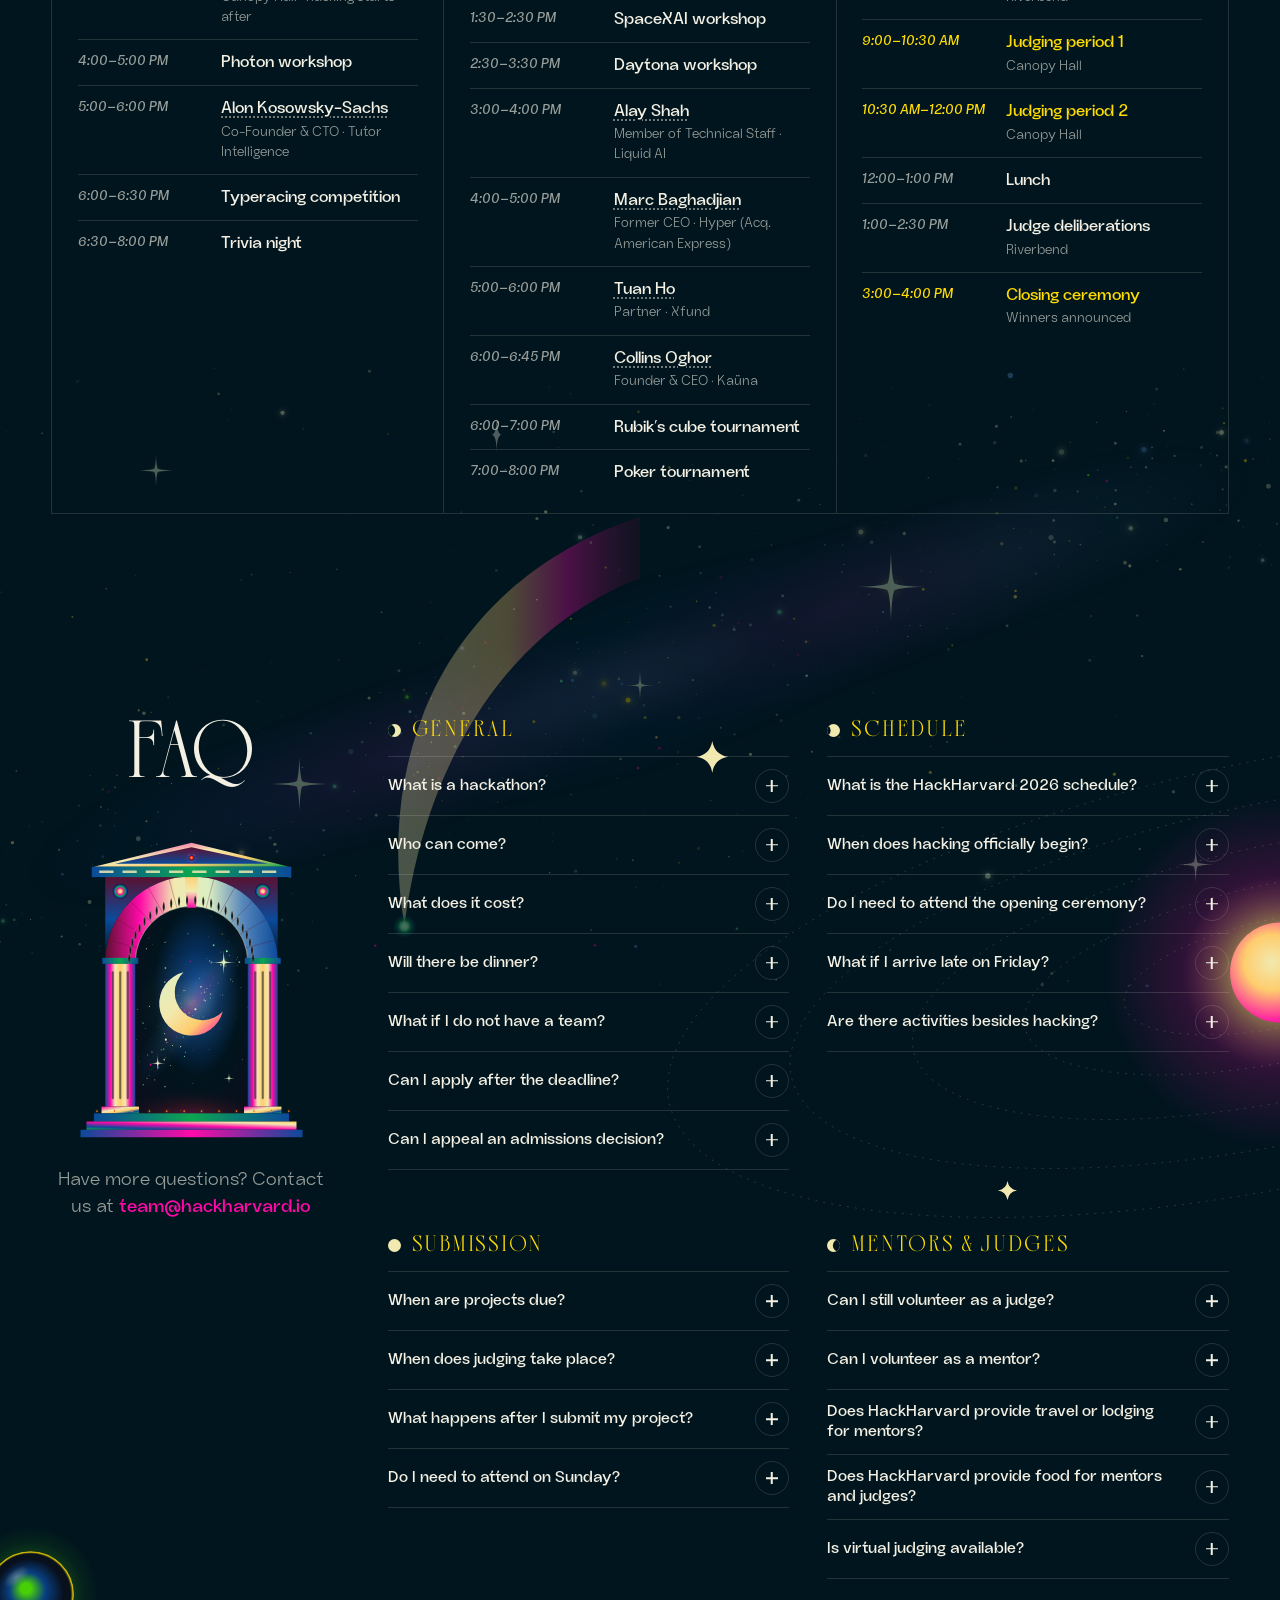
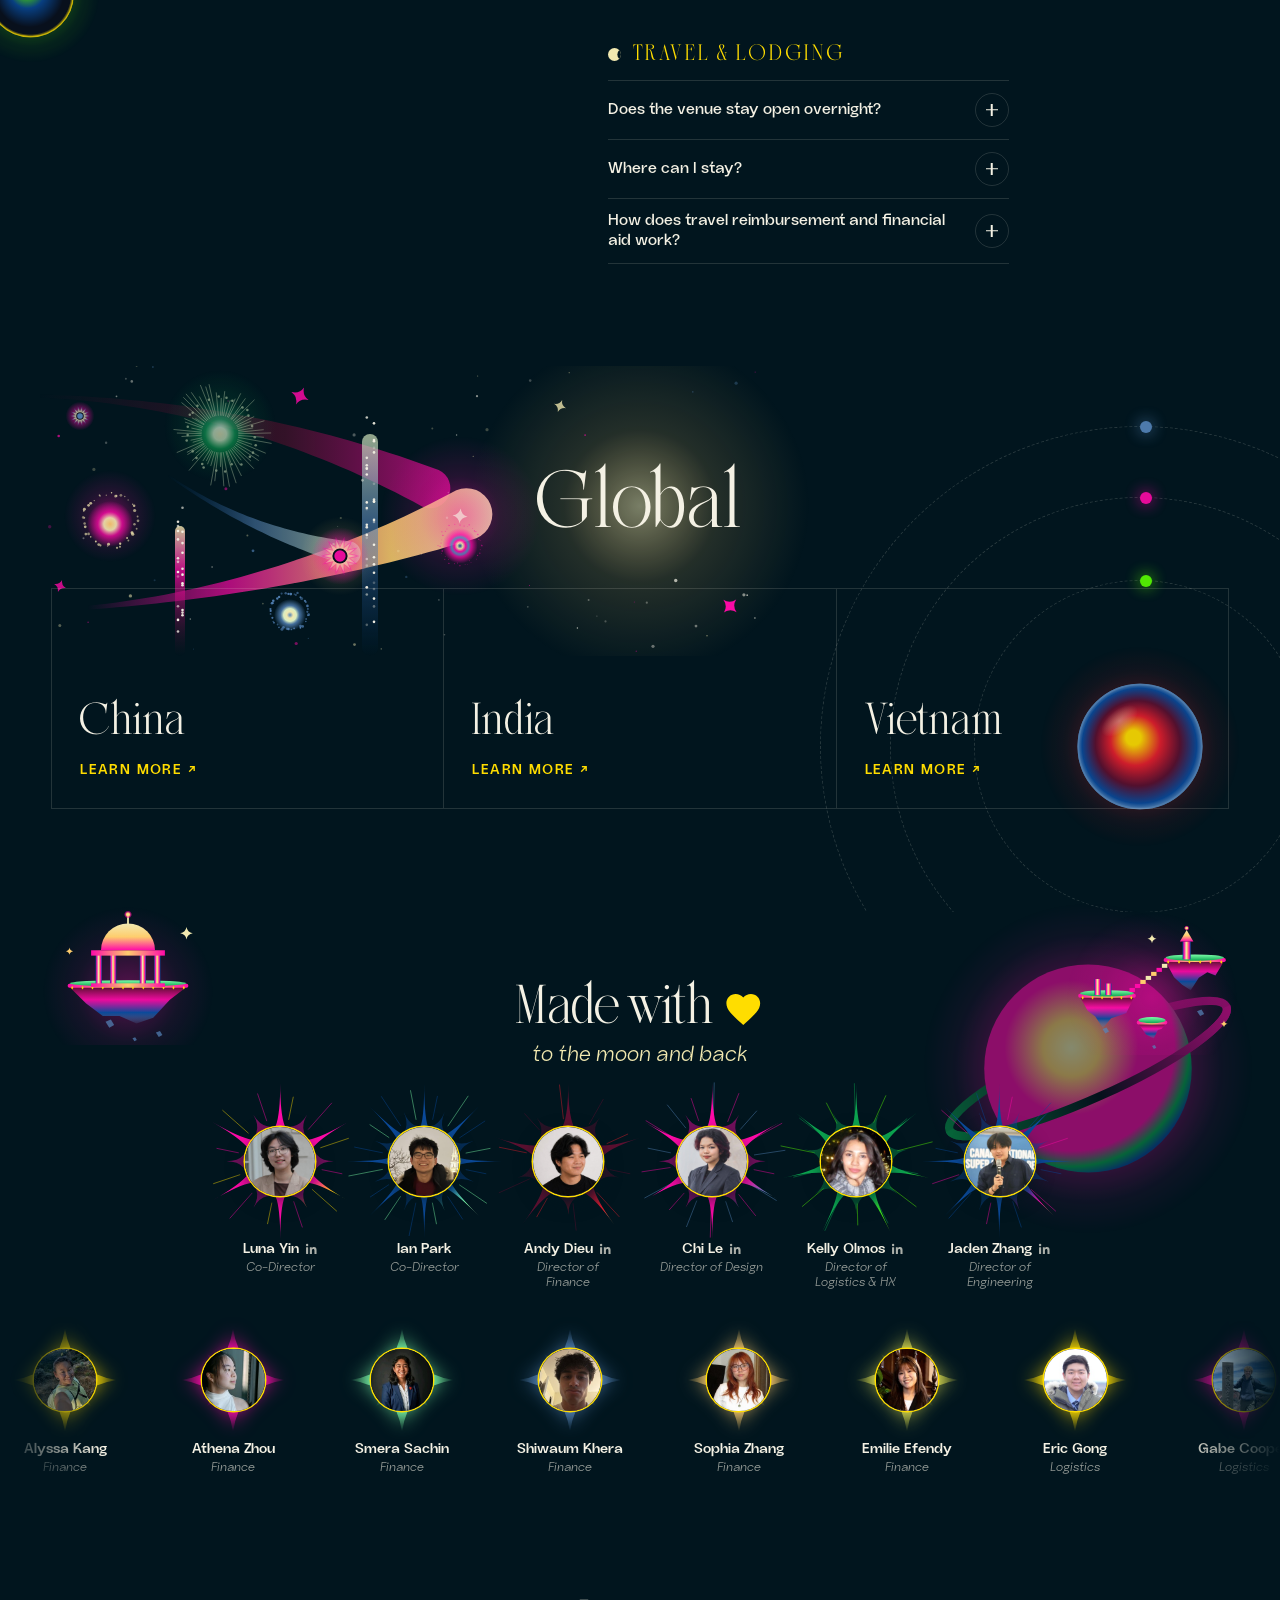
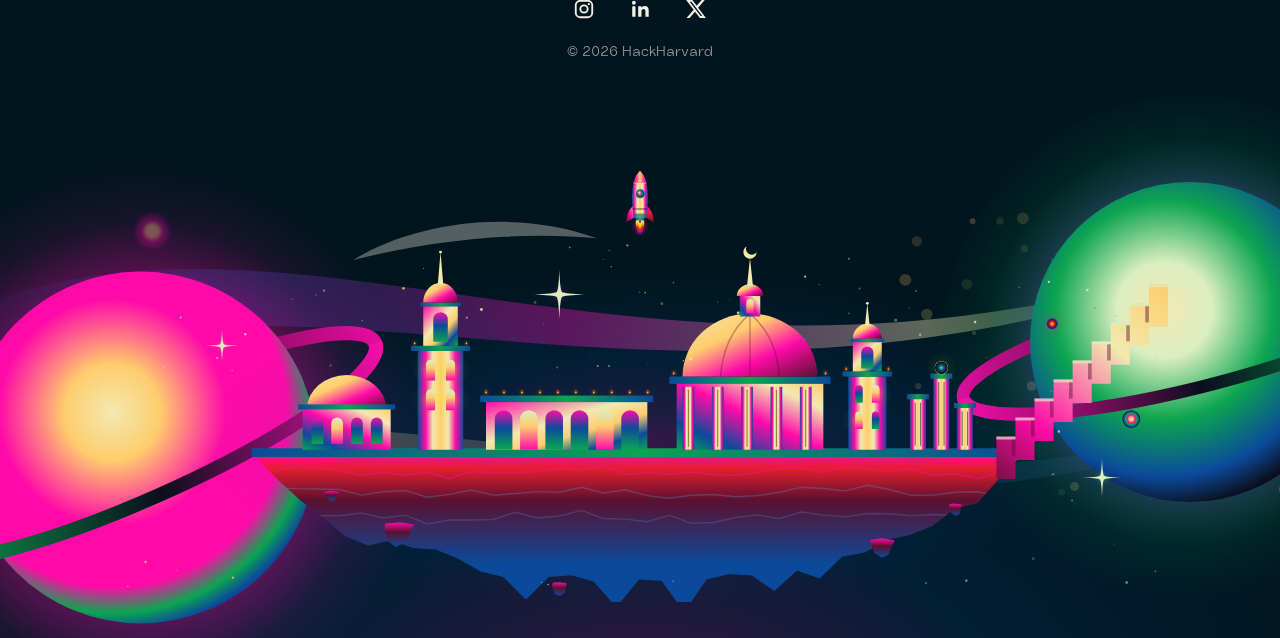
==== commit 0320e78a: "Smaller hero text, remove track list, simplify challenge cards Co-Authored-By: Claude Opus 5.5 <nore" ====
--- a/index.html
+++ b/index.html
@@ -14,7 +14,7 @@
   <link rel="preload" href="assets/fonts/Makcasa-Regular.woff2" as="font" type="font/woff2" crossorigin />
   <link rel="preload" href="assets/fonts/AVEstiana-Black.woff2" as="font" type="font/woff2" crossorigin />
   <link rel="preload" href="assets/fonts/AVEstiana-BlackOblique.woff2" as="font" type="font/woff2" crossorigin />
-  <link rel="stylesheet" href="css/style.css?v=20261019e" />
+  <link rel="stylesheet" href="css/style.css?v=20261019h" />
 </head>
 <body class="is-loading">
 
@@ -249,7 +249,6 @@
             <button class="btn btn--outline btn--icon" data-track-prev aria-label="Previous track">←</button>
             <button class="btn btn--outline btn--icon" data-track-next aria-label="Next track">→</button>
           </div>
-          <ol class="sat-info__list" data-track-list></ol>
         </div>
       </div>
     </section>
@@ -259,16 +258,14 @@
       <img class="deco deco--orb-challenges" data-depth="-.15" src="assets/svg/orb-full.svg" alt="" aria-hidden="true" />
       <h2 class="title reveal">Challenges</h2>
       <div class="chal">
-        <article class="chal__card reveal">
+        <article class="chal__card chal__card--wide reveal">
           <img class="chal__logo" src="assets/img/sponsors/daytona.png" alt="Daytona" loading="lazy" />
-          <p class="chal__by">Presented by Daytona</p>
           <h3>Best Use of Daytona</h3>
           <p>Daytona provides fast, secure sandboxes for running code, built for the era of AI agents. Give an AI agent a safe place to write and run code, spin up isolated development environments on demand, or build tools that execute untrusted code at scale. Daytona must be a meaningful part of how your project works; the most creative and effective use wins.</p>
           <ul class="prizes"><li><b>Winner</b><span>$5,000 in Daytona credits</span></li></ul>
         </article>
         <article class="chal__card reveal">
           <img class="chal__logo" src="assets/img/sponsors/spacexai.png" alt="SpaceXAI" loading="lazy" />
-          <p class="chal__by">Presented by SpaceXAI</p>
           <h3>Make It Legendary</h3>
           <p>Space gives you more to work with than almost any other field: enormous public datasets, decades of missions, and a literature no human can read all of. Real space data goes in and a legendary project comes out.</p>
           <p>Your project must be built with Cursor (the more you use it, the better your odds) and must use the Grok Imagine or Voice API. Bonus points for using Grok Bot for project planning and team collaboration.</p>
@@ -279,7 +276,6 @@
         </article>
         <article class="chal__card reveal">
           <img class="chal__logo" src="assets/img/sponsors/chalk.svg" alt="Chalk" loading="lazy" />
-          <p class="chal__by">Presented by Chalk</p>
           <h3>Best Data-Driven Agent Built on Chalk</h3>
           <p>Build an agent that runs on real-world or contextual data, and prove it works. Chalk gives you the building blocks: sandboxes to run agent code, AI Gateway for model and MCP tool access, Federated Queries to pull data from where it lives, and Agent Evals to show your agent does what you claim.</p>
           <p>Use any part of Chalk in your stack, as long as it does real work in your project. Judged on impact, use of data, and how rigorously you evaluate your agent. Get started at <a href="https://chalk.ai/hackharvard" target="_blank" rel="noopener">chalk.ai/hackharvard</a> and find the Chalk team in our community Slack.</p>
@@ -290,22 +286,19 @@
         </article>
         <article class="chal__card reveal">
           <img class="chal__logo" src="assets/img/sponsors/factory.png" alt="Factory" loading="lazy" />
-          <p class="chal__by">Presented by Factory</p>
           <h3>Best Use of the Factory Droid SDK</h3>
           <p>Droid is the coding agent behind Factory’s CLI, desktop app, and web platform. With the Droid SDK, it can run inside your own projects. Droid plans the steps, uses tools, edits files, and runs commands. You decide when it runs, what it can access, and what it builds. So what will your Droid do this weekend? Show us the most creative, useful, or ambitious thing you can build with it. Get started in TypeScript (npm install @factory/droid-sdk) or Python (pip install droid-sdk) with the <a href="https://docs.factory.ai" target="_blank" rel="noopener">docs at docs.factory.ai</a>.</p>
           <p>The project must use the Droid SDK (TypeScript or Python) in a meaningful way. Droid should do real work in the running product, not just help you write code. The repo README should explain where and how Droid is used.</p>
           <ul class="prizes"><li><b>Winning team</b><span>$2,000 cash, $200 in Factory credits for each member, and swag</span></li></ul>
         </article>
-        <article class="chal__card chal__card--wide reveal">
+        <article class="chal__card reveal">
           <img class="chal__logo" src="assets/img/sponsors/capitalone.png" alt="Capital One" loading="lazy" />
-          <p class="chal__by">Presented by Capital One</p>
           <h3>Best Use of Nessie</h3>
           <p>How will you reimagine banking? <a href="https://nessieisreal.com/" target="_blank" rel="noopener">Nessie</a> is Capital One’s REST API for hackathons. With simple HTTP requests, you can create customers, manage accounts, move money, check balances, access ATM and branch locations, and set up peer-to-peer transactions. Nessie is structured to resemble how Capital One actually runs things, so what you build here maps to the real world. Show us how you use Nessie in your project this weekend!</p>
           <ul class="prizes"><li><b>Winning team</b><span>A $300 Giftogram gift card for each member</span></li></ul>
         </article>
         <article class="chal__card reveal">
           <img class="chal__logo" src="assets/img/sponsors/photon.svg" alt="Photon" loading="lazy" />
-          <p class="chal__by">Presented by Photon</p>
           <h3>Build a Messaging Agent with Photon <span>2.0</span></h3>
           <p>Build an agent that lives where people already talk. With Photon 2.0, your agent gets a real phone number and a native presence across iMessage, SMS, RCS, WhatsApp, Telegram, email and phone calls. Build companions that understand social context, multi-agent systems that collaborate with humans, or voice agents that answer and place real calls.</p>
           <p>Projects must be built on Photon 2.0 and live on at least one Photon channel. Most creative and technically impressive agent wins. Join the hands-on build workshop Friday, 4–5 PM. <a href="https://somethingreat.notion.site/Hackathon-Guidelines-for-Photon-2-0-3f8e443f36bb81f9893fed0d08a4c01d" target="_blank" rel="noopener">Guidelines &amp; docs</a></p>
@@ -317,7 +310,6 @@
         </article>
         <article class="chal__card reveal">
           <img class="chal__logo" src="assets/img/sponsors/asus.svg" alt="ASUS" loading="lazy" />
-          <p class="chal__by">Presented by ASUS · Sustainability track bonus</p>
           <h3>Content Challenge</h3>
           <p>Calling all content creators, vloggers and LinkedIn users! Share your experience building for the ASUS “Save the Earth” Sustainability Track on Instagram, TikTok, LinkedIn or YouTube to win a prize (announced at the opening ceremony) and get reposted by official ASUS accounts. A 24-hour vlog, a short walkthrough of your build, a funny video about your team’s roles, a LinkedIn post on what you learned: make it fun, creative, informative, or all three.</p>
           <ul class="chal__reqs">
@@ -536,7 +528,7 @@
     </footer>
   </main>
 
-  <script src="js/main.js?v=20261019e" defer></script>
+  <script src="js/main.js?v=20261019h" defer></script>
   <script src="js/egg.js?v=20261018a" defer></script>
 </body>
 </html>
--- a/css/style.css
+++ b/css/style.css
@@ -225,8 +225,8 @@
 .hero__cta { display: flex; flex-wrap: wrap; justify-content: center; gap: 14px; }
 
 /* ---------- Countdown: glowing seven-segment digits with blinking colons, straight on the sky ---------- */
-.hero__thanks { margin-top: 30px; font-size: clamp(24px, 3vw, 40px); font-weight: 700; letter-spacing: .04em; color: var(--yellow); transform: skewX(-6deg); filter: drop-shadow(0 0 6px rgba(255, 221, 0, .55)); }
-.hero__sponsor { margin-top: 14px; font-size: clamp(14.4px, 1.8vw, 24px); line-height: 1.4; color: var(--muted); }
+.hero__thanks { margin-top: 20px; font-size: clamp(18px, 2.1vw, 28px); font-weight: 700; letter-spacing: .04em; color: var(--yellow); transform: skewX(-6deg); filter: drop-shadow(0 0 6px rgba(255, 221, 0, .55)); }
+.hero__sponsor { margin-top: 10px; font-size: clamp(12px, 1.25vw, 17px); line-height: 1.4; color: var(--muted); }
 .hero__sponsor a { color: var(--text); border-bottom: 1px solid var(--magenta); }
 .countdown { display: flex; align-items: flex-start; gap: clamp(10px, 1.8vw, 18px); margin-top: 30px; }
 .countdown div { display: grid; gap: 10px; justify-items: center; }
@@ -353,24 +353,16 @@
 .prizes, .chal__reqs { list-style: none; margin: 4px 0 0; padding: 0; border-top: 1px solid var(--line); }
 .prizes li, .chal__reqs li { display: grid; grid-template-columns: 9.5em 1fr; gap: 14px; padding: 9px 0; border-bottom: 1px solid var(--line); font-size: 14px; line-height: 1.4; }
 .prizes b, .chal__reqs b { font: italic 500 12px/1.6 var(--sans); letter-spacing: .14em; text-transform: uppercase; color: var(--magenta); }
-.sat-info__nav { display: flex; gap: 10px; margin-bottom: 24px; }
-.sat-info__list { list-style: none; margin: 0; padding: 0; border-top: 1px solid var(--line); }
-.sat-info__list button {
-  width: 100%; display: flex; justify-content: space-between; align-items: center; padding: 11px 0; border-bottom: 1px solid var(--line);
-  font: 500 16px/1 var(--sans); color: var(--muted); text-align: left; transition: color .3s, padding .4s var(--ease);
-}
-.sat-info__list button:hover { color: var(--text); padding-left: 8px; }
-.sat-info__list button[aria-current="true"] { color: var(--yellow); padding-left: 8px; }
+.sat-info__nav { display: flex; gap: 10px; }
 
 /* ---------- Challenges ---------- */
 .chal { display: grid; grid-template-columns: 1fr 1fr; border-top: 1px solid var(--line); border-left: 1px solid var(--line); }
 .chal__card { display: flex; flex-direction: column; border-right: 1px solid var(--line); border-bottom: 1px solid var(--line); padding: clamp(22px, 2.4vw, 34px); }
 .chal__card--wide { grid-column: 1 / -1; }
 .chal__logo { align-self: flex-start; height: 26px; width: auto; max-width: 150px; margin-bottom: 16px; object-fit: contain; object-position: left; filter: brightness(0) invert(1); opacity: .85; }
-.chal__by { margin: 0 0 10px; font: italic 500 12px/1.3 var(--sans); letter-spacing: .18em; text-transform: uppercase; color: var(--magenta); }
-.chal__card h3 { margin: 0 0 16px; font: 400 clamp(26px, 2.4vw, 36px)/1.05 var(--serif); }
+.chal__card h3 { margin: 0 0 16px; font: 400 clamp(26px, 2.4vw, 36px)/1.05 var(--serif); color: var(--yellow); }
 .chal__card h3 span { font: italic 300 .86em/1 var(--sans); }   /* Makcasa has no numerals */
-.chal__card > p:not(.chal__by) { margin: 0 0 14px; color: var(--muted); font-size: 15px; line-height: 1.55; }
+.chal__card > p { margin: 0 0 14px; color: var(--muted); font-size: 15px; line-height: 1.55; }
 .chal__card .prizes, .chal__reqs { margin-top: auto; }
 .deco--orb-challenges { right: -50px; top: 6%; width: clamp(110px, 12vw, 180px); opacity: .75; animation: float 11s ease-in-out infinite; }
 
@@ -716,7 +708,6 @@
   .sat-info__title { justify-content: center; }
   .sat-info__body, .tracks__note { text-align: left; }
   .sat-info__nav { justify-content: center; }
-  .sat-info__list button { justify-content: center; }
   .site { align-items: center; text-align: center; }
   .sponsor-cta { flex-direction: column; text-align: center; }
   .tag { align-self: center; }
@@ -750,8 +741,8 @@
   .logo--strip, .logo--last, .sponsor-cta { grid-column: 1 / -1; }
   .deco--nova { grid-area: 5 / 1; }   /* 2-up rows: AfterQuery sits above Factory here */
   .countdown { gap: 6px; }
-  .hero__thanks { font-size: 22px; }
-  .hero__sponsor { font-size: 13px; }
+  .hero__thanks { font-size: 18px; }
+  .hero__sponsor { font-size: 12px; }
   .countdown b { font-size: 28px; }
   .countdown__colon { height: 28px; }
   .temple__podium { padding: 14px 8px; }
